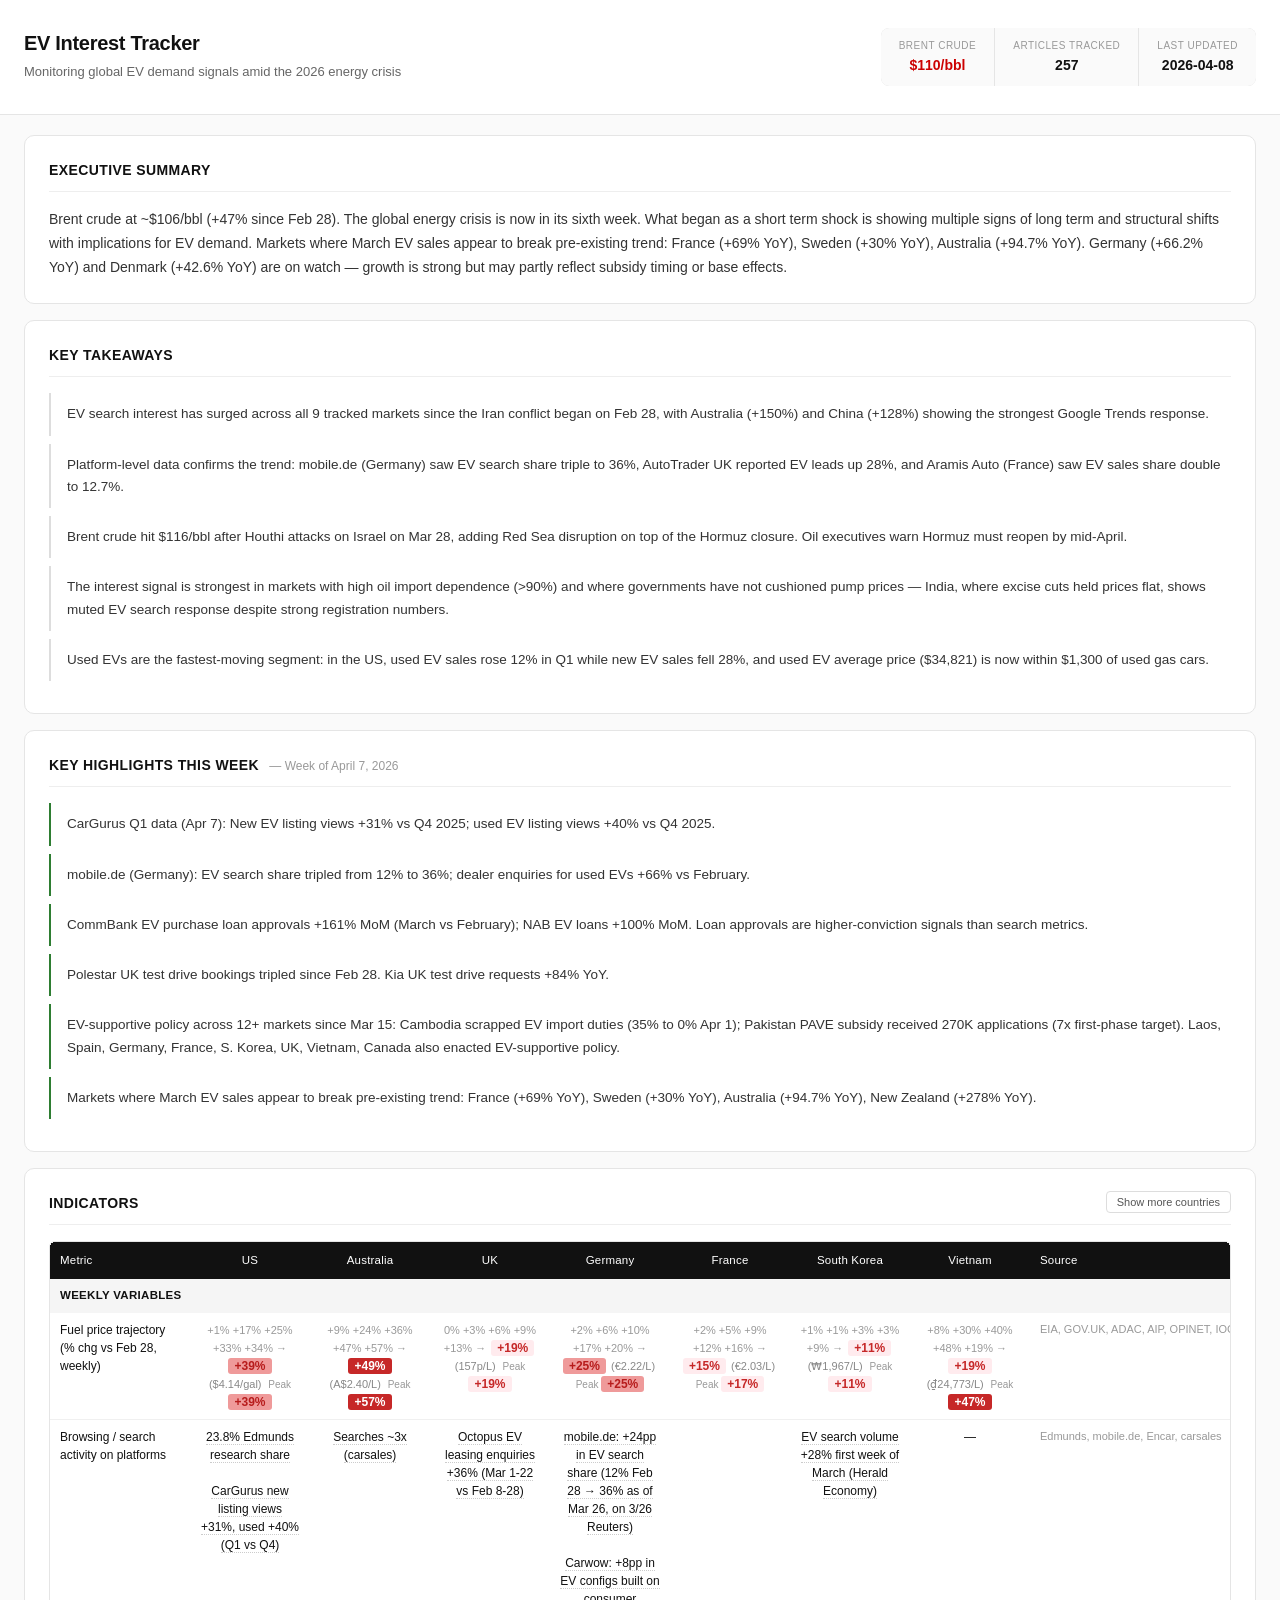
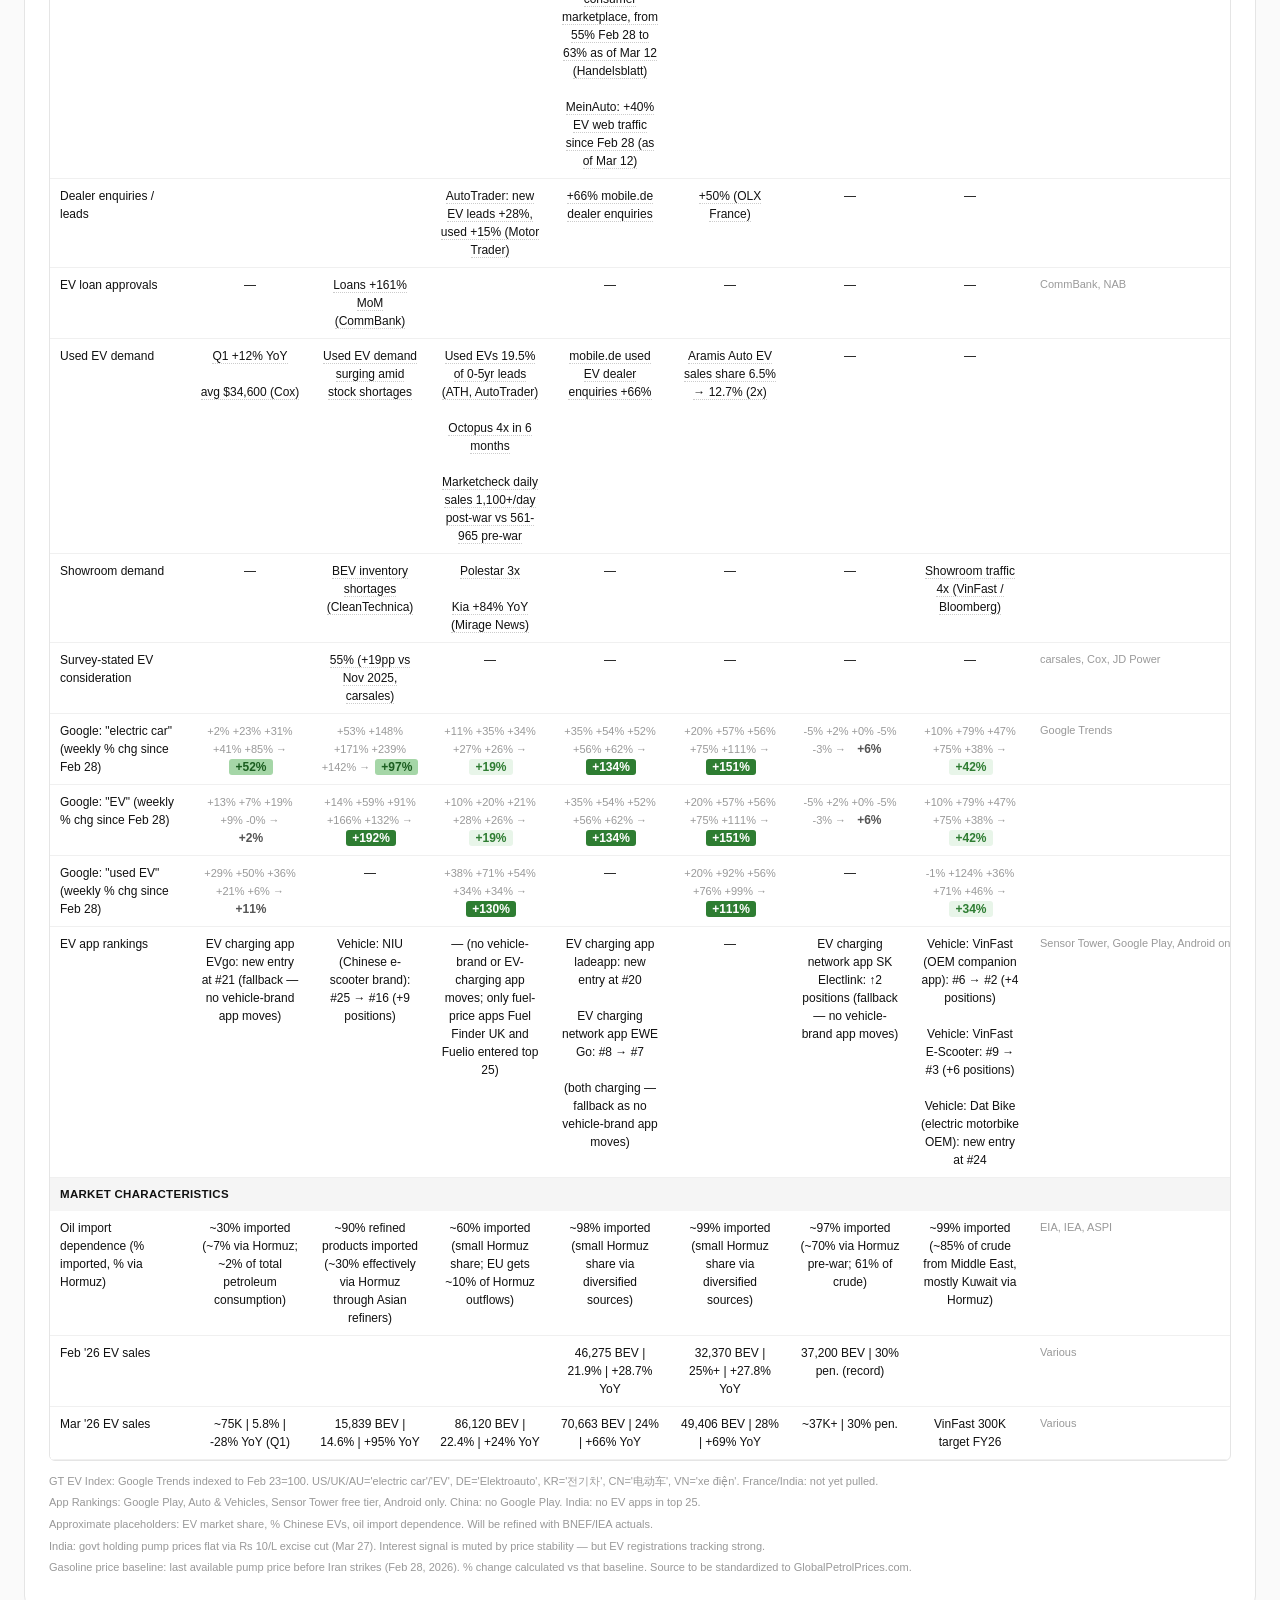
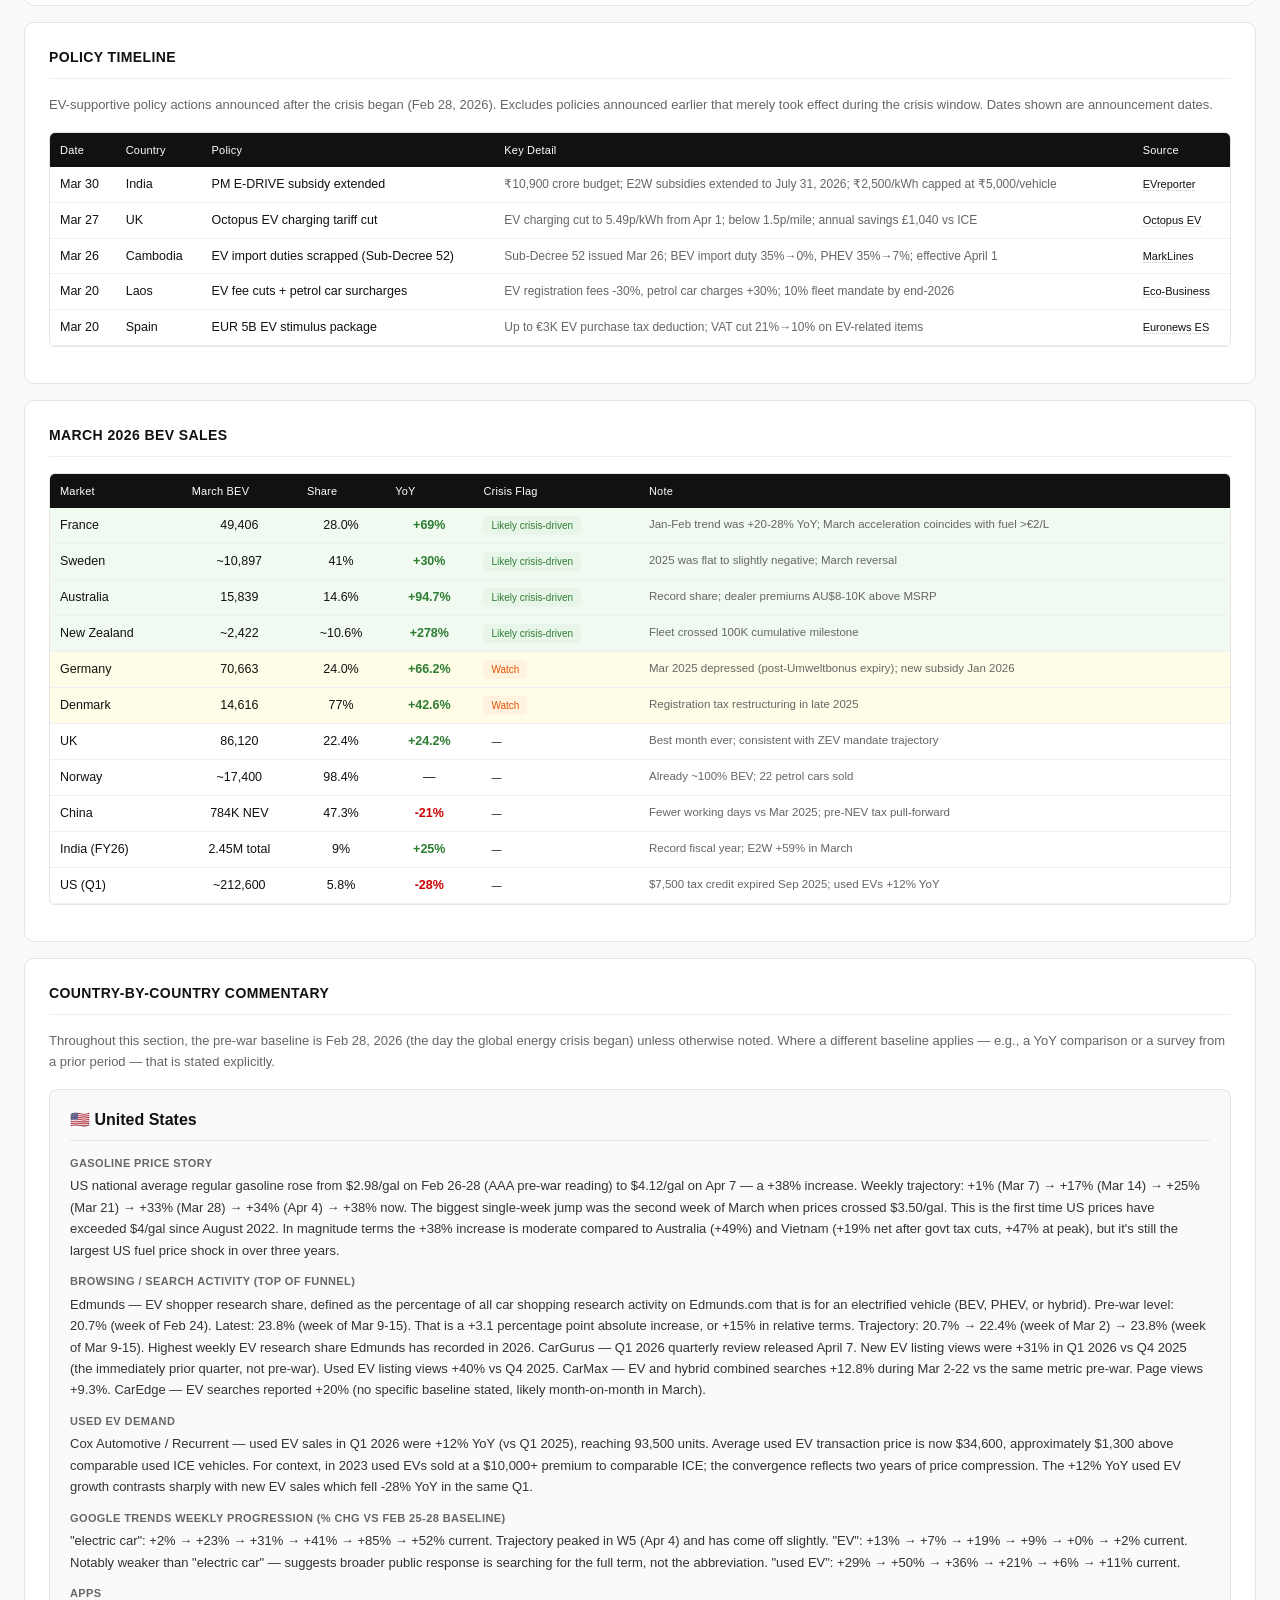
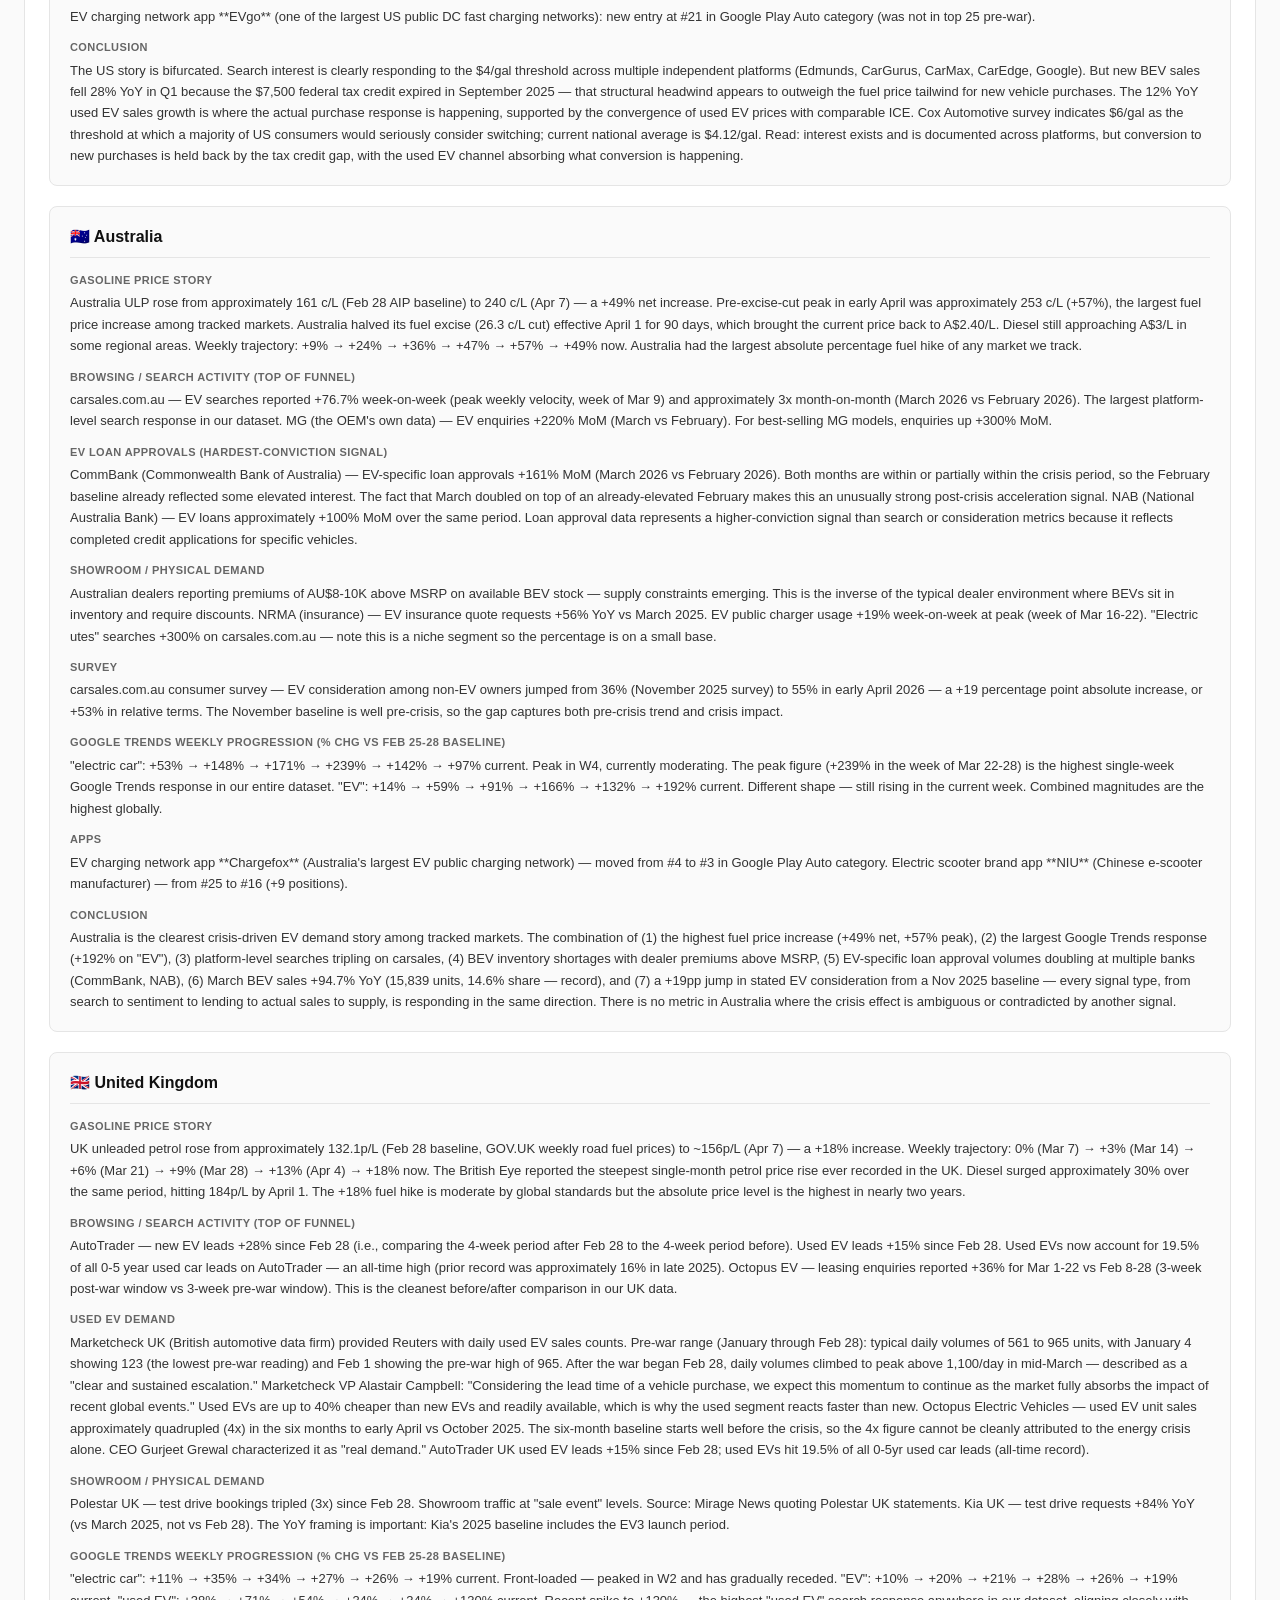
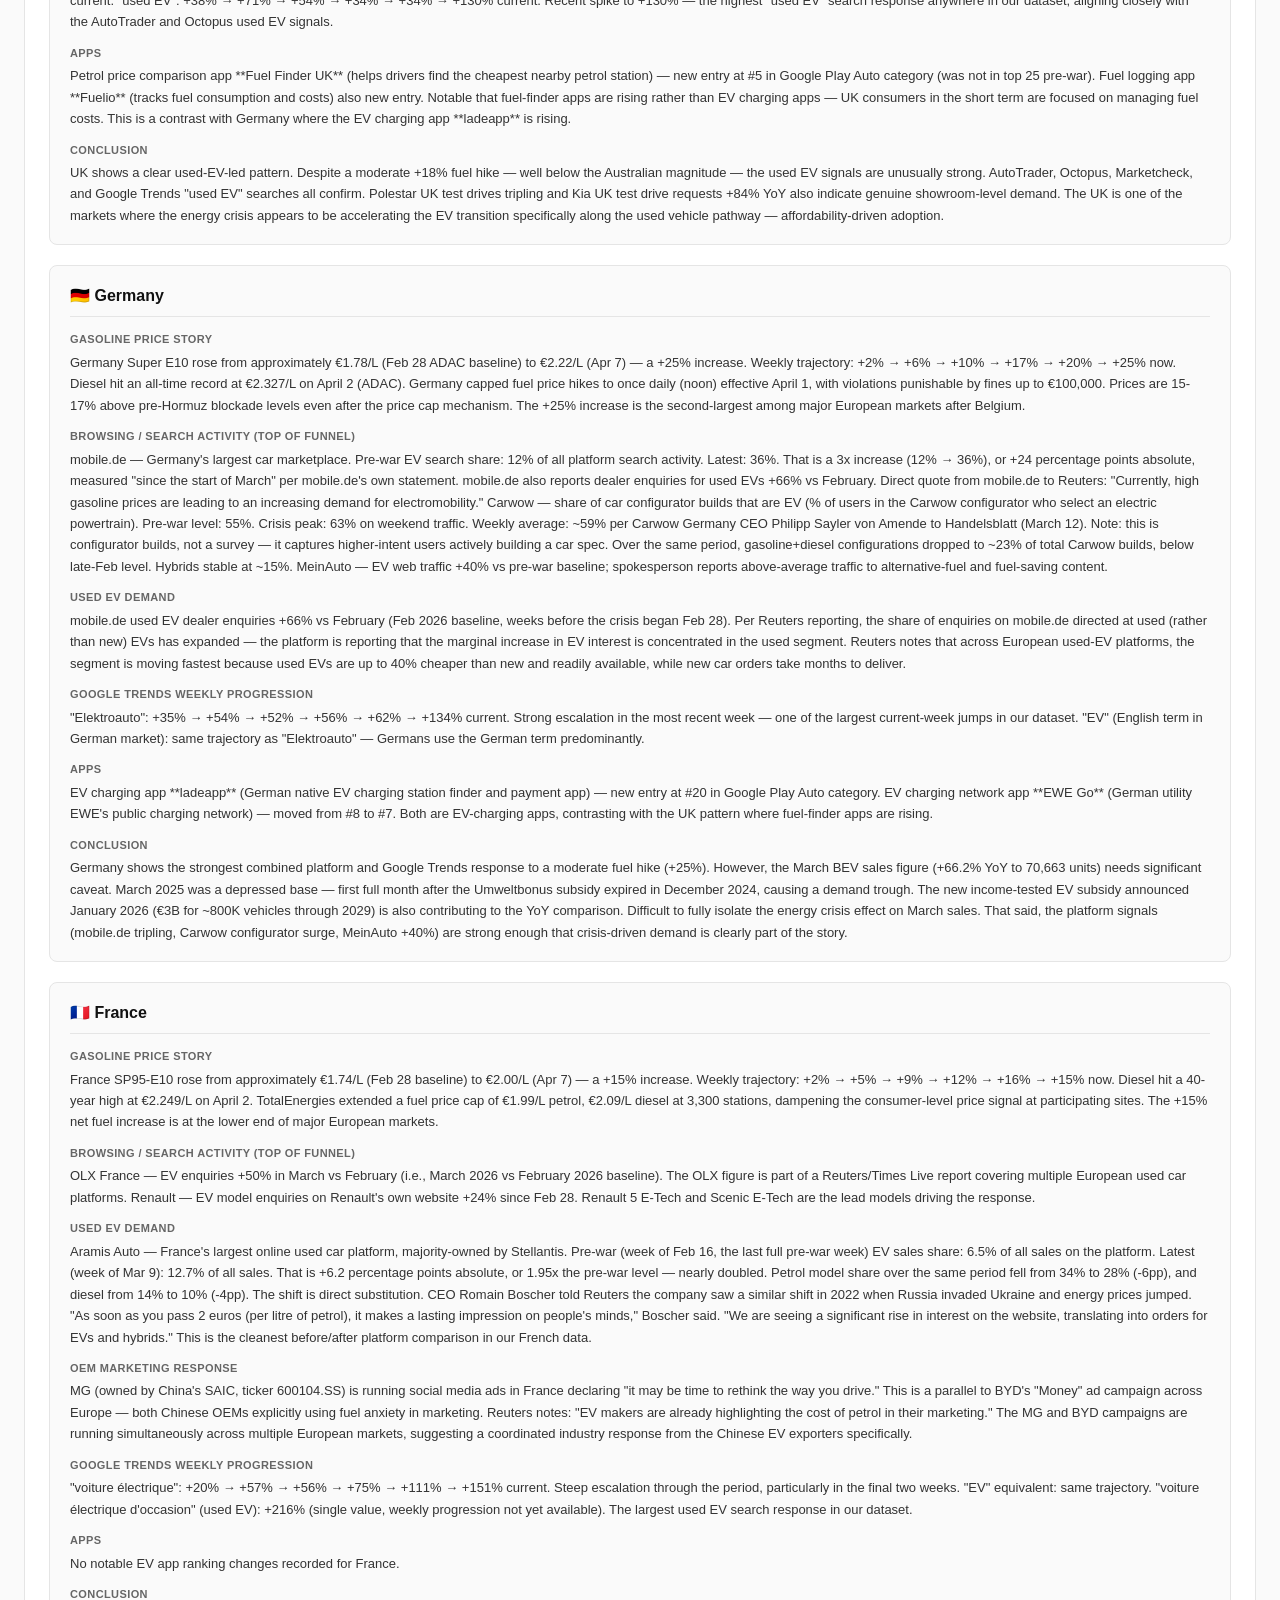
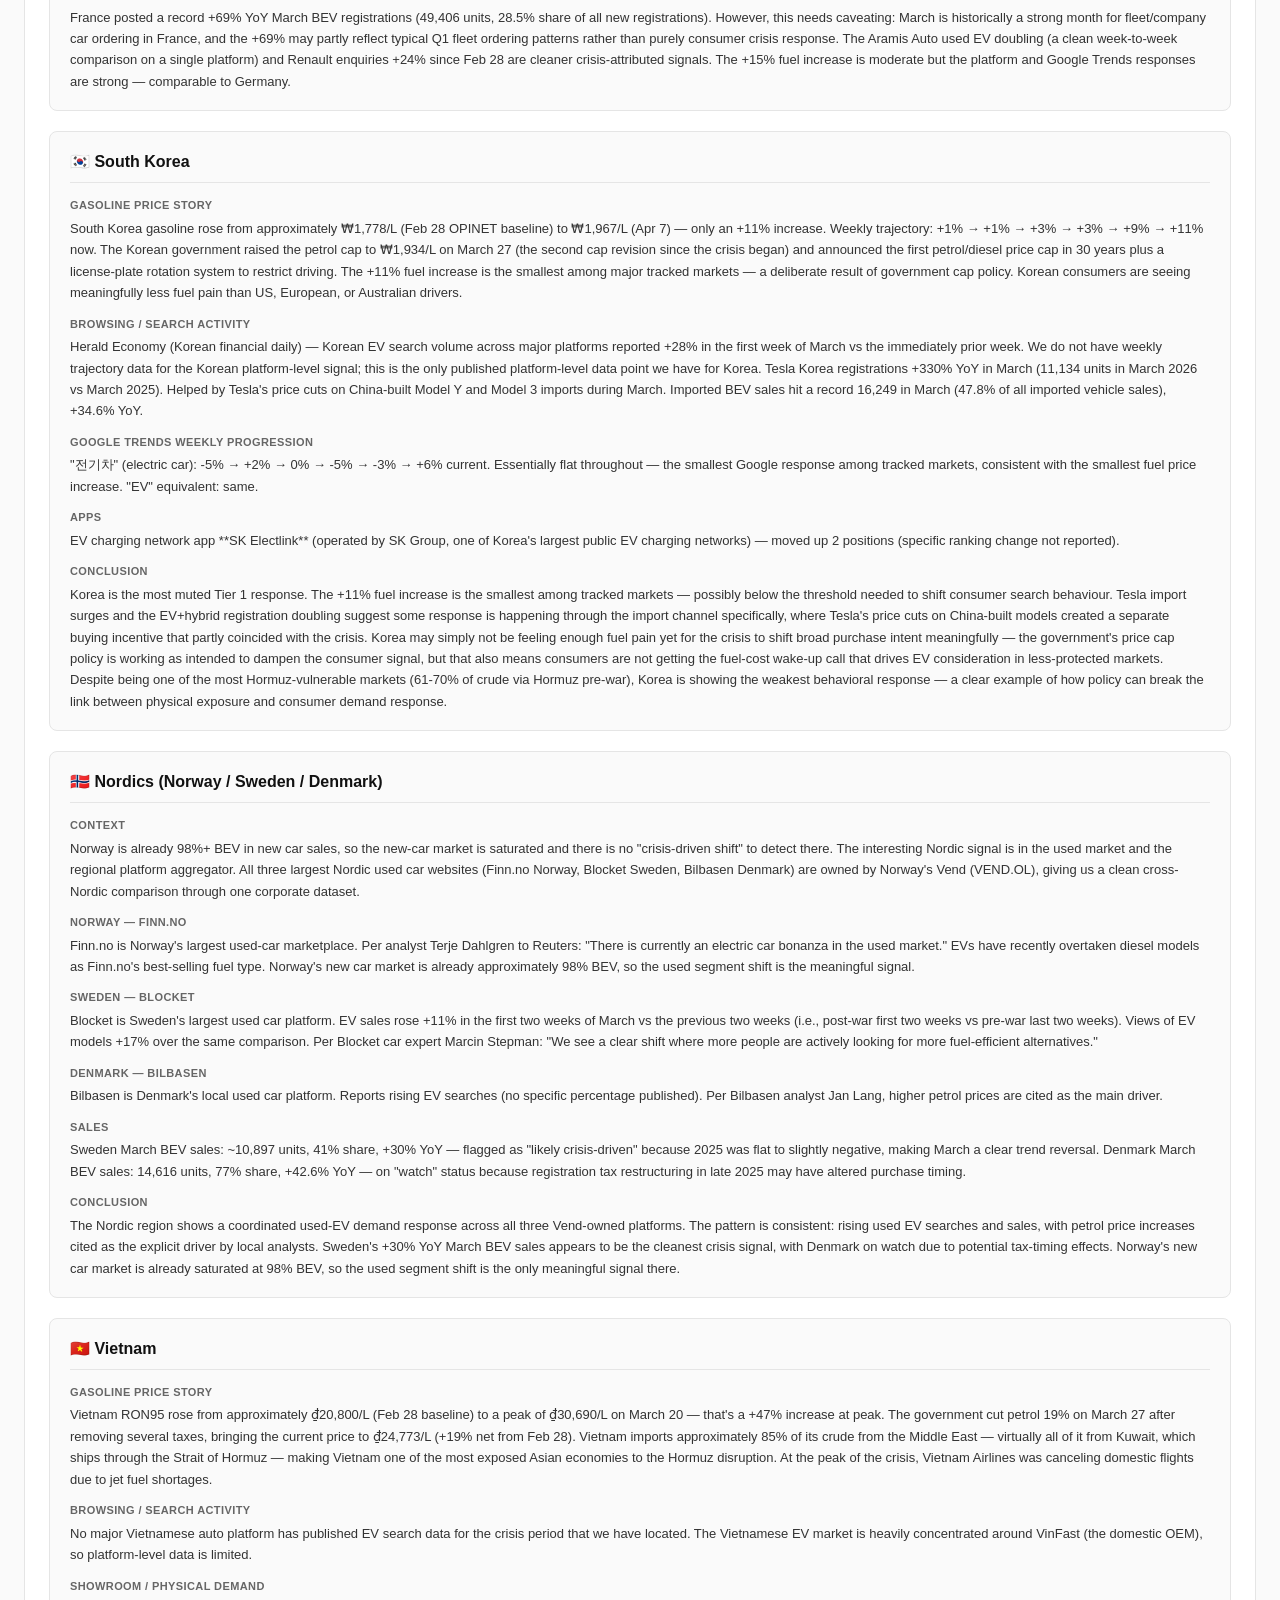
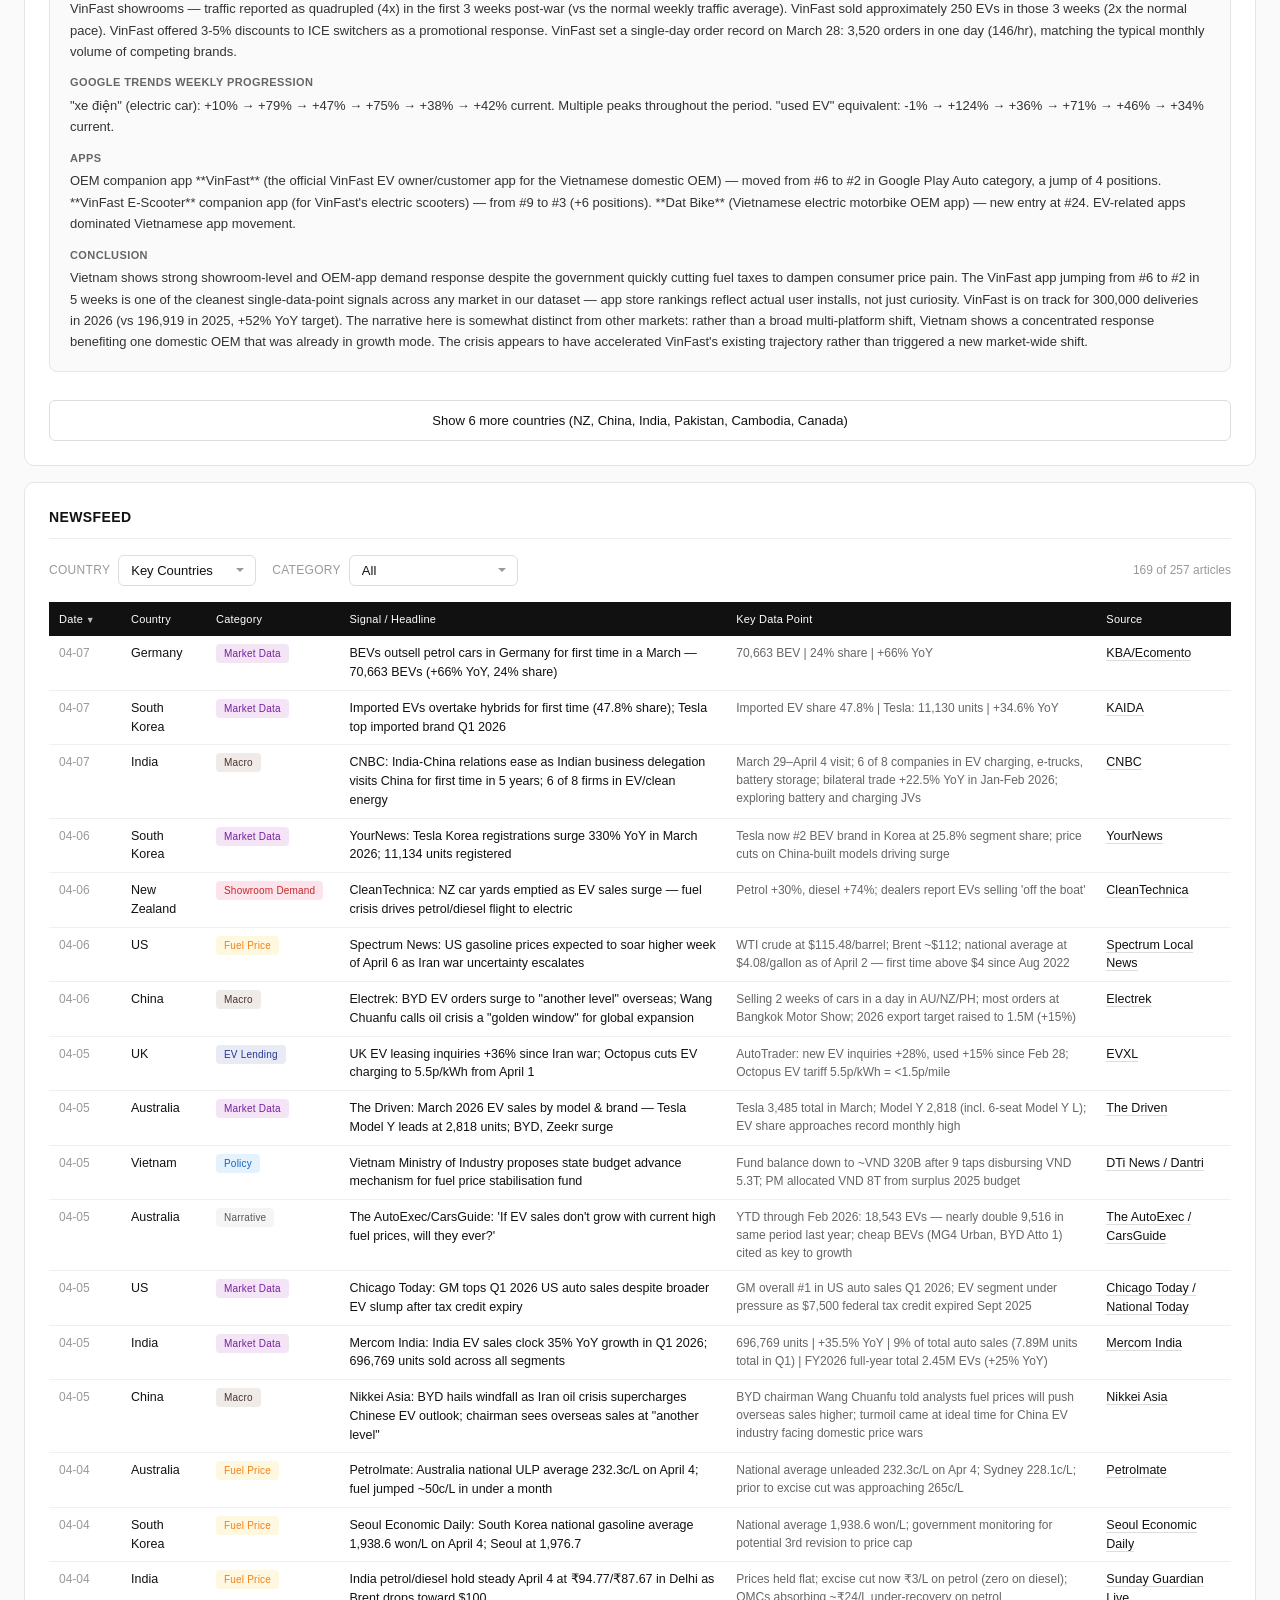
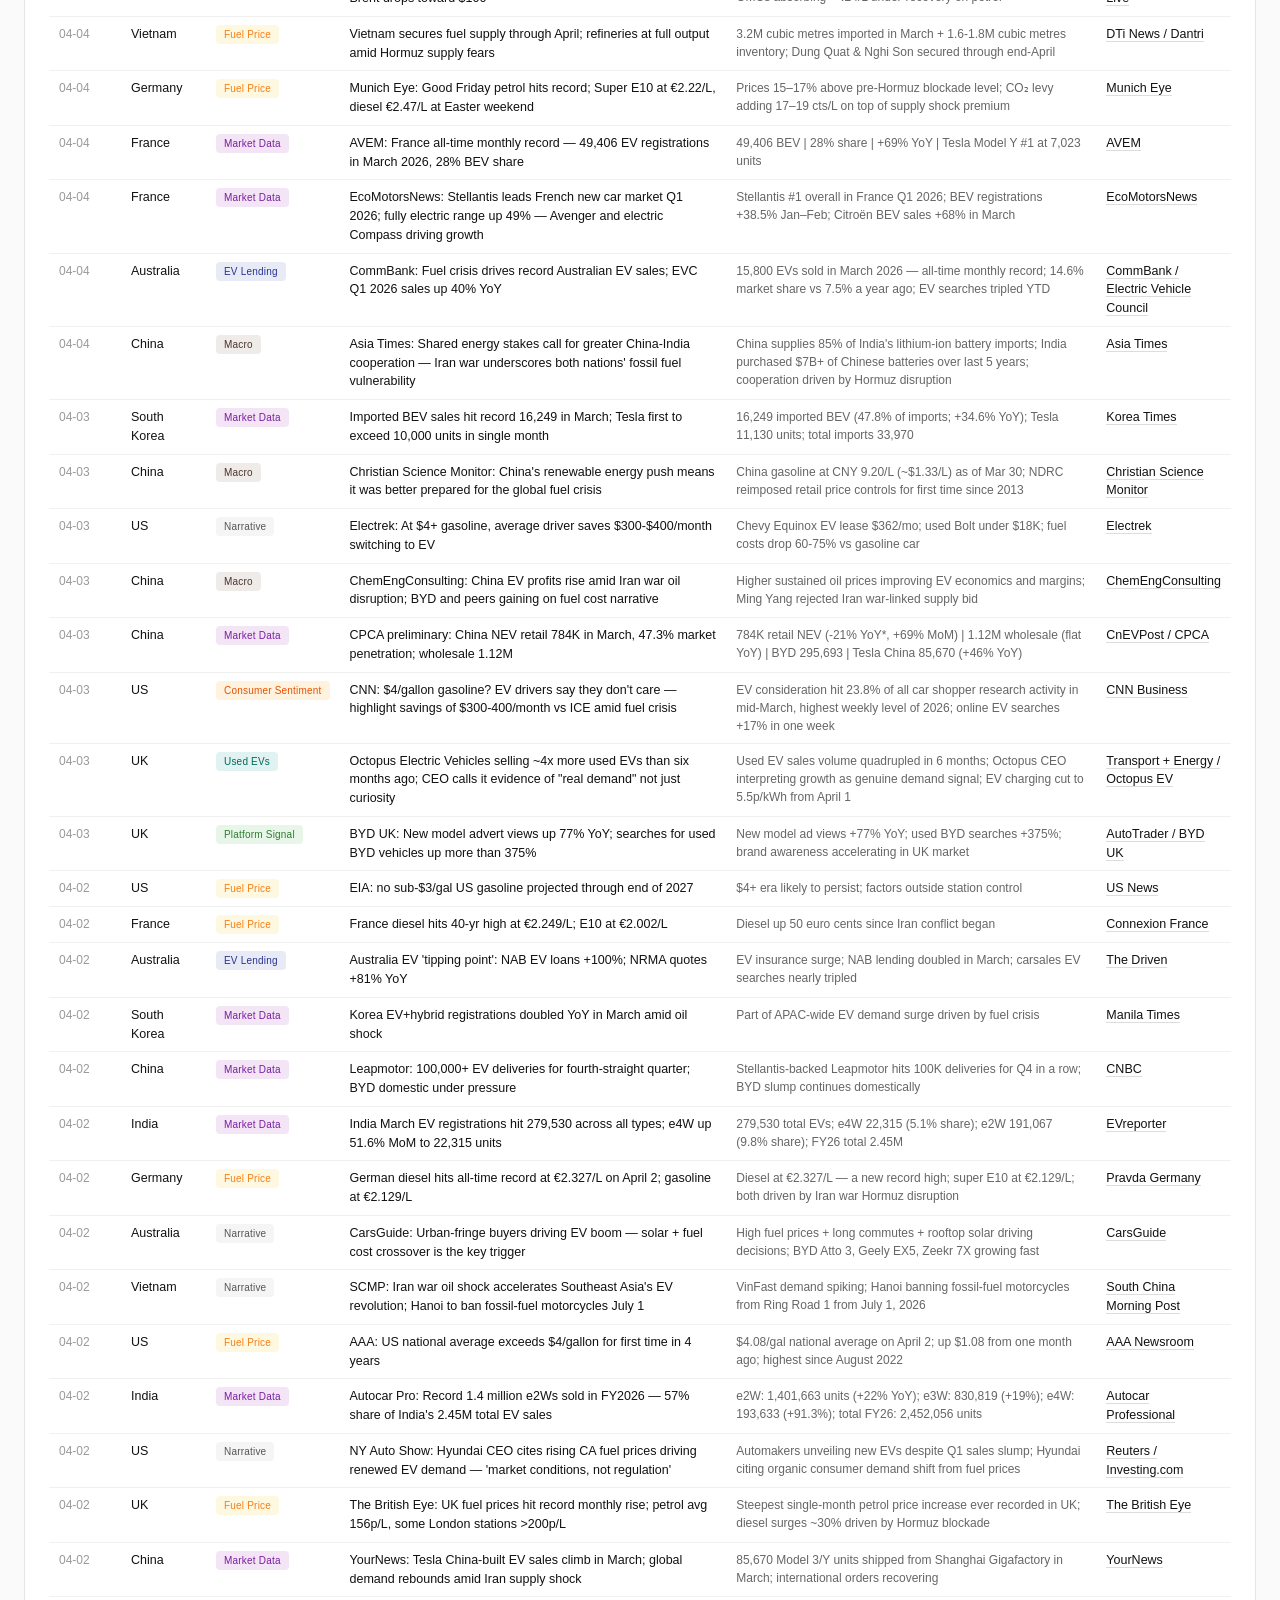
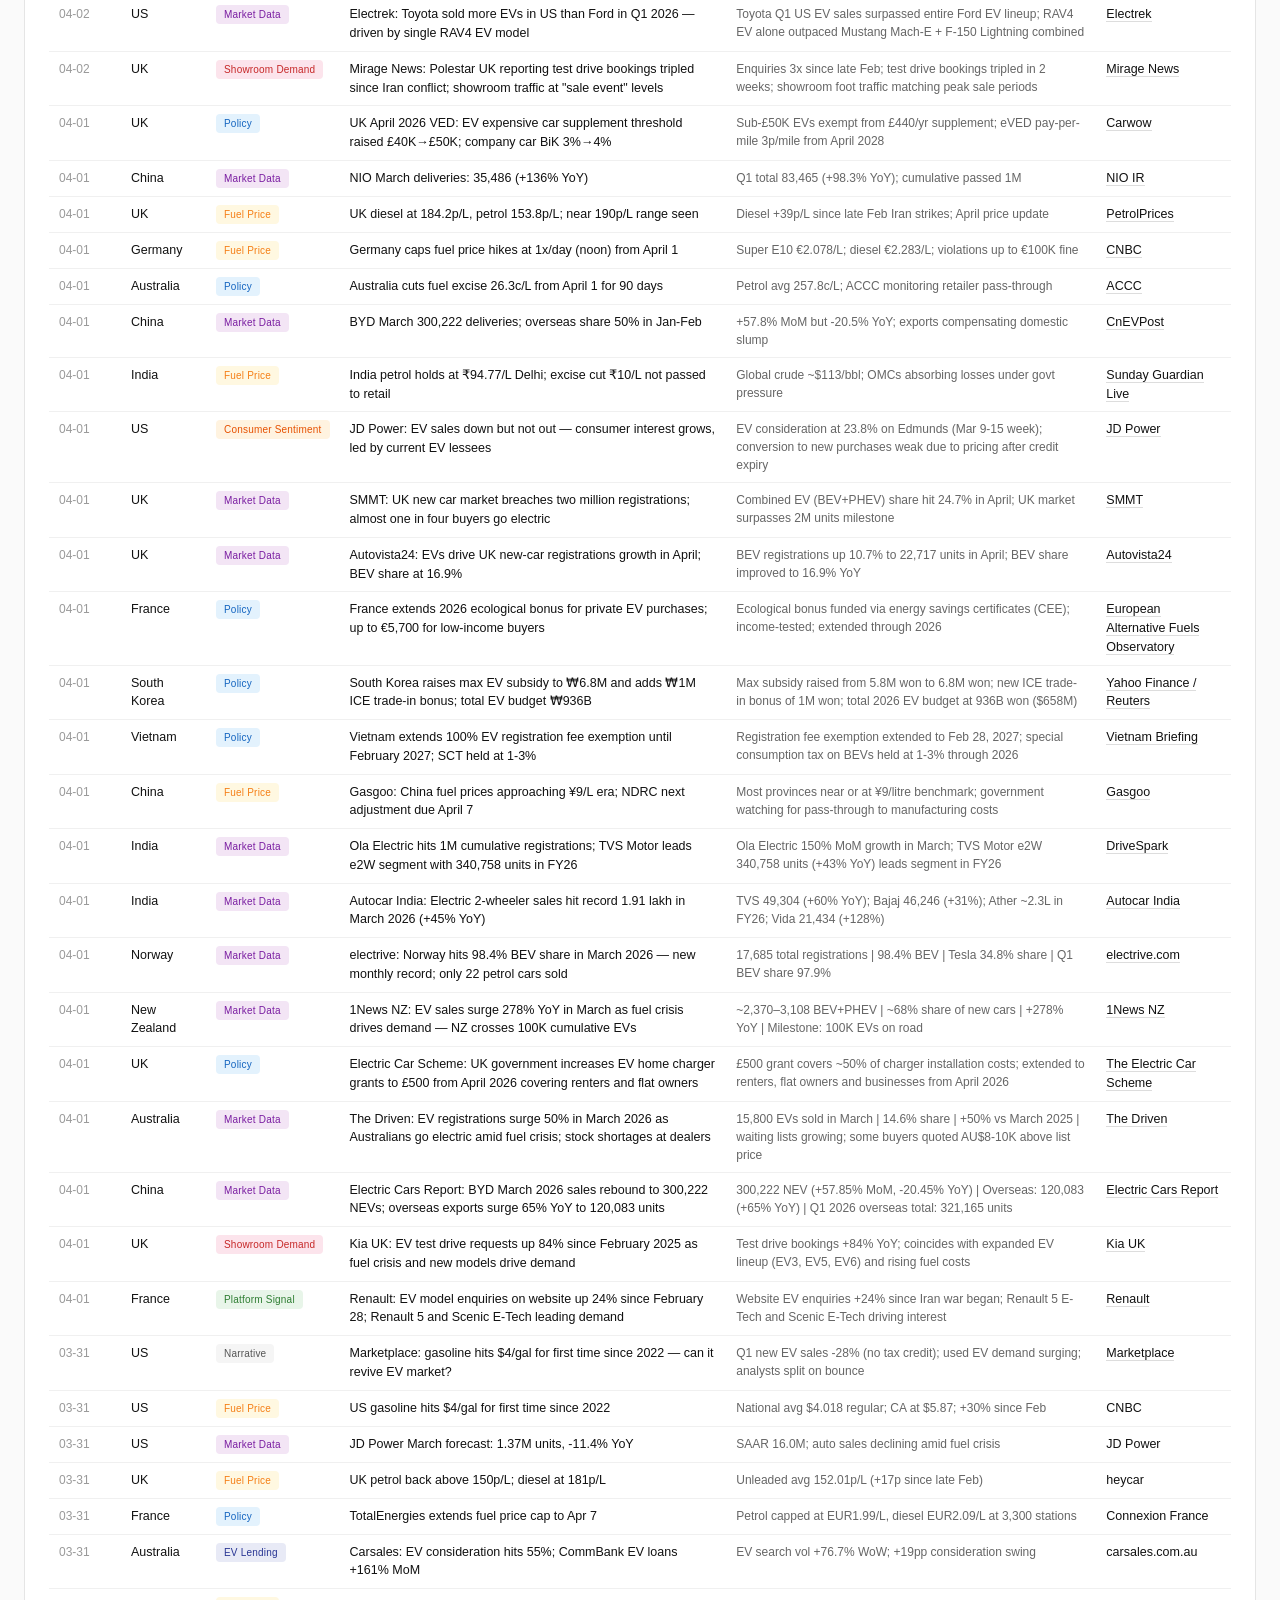
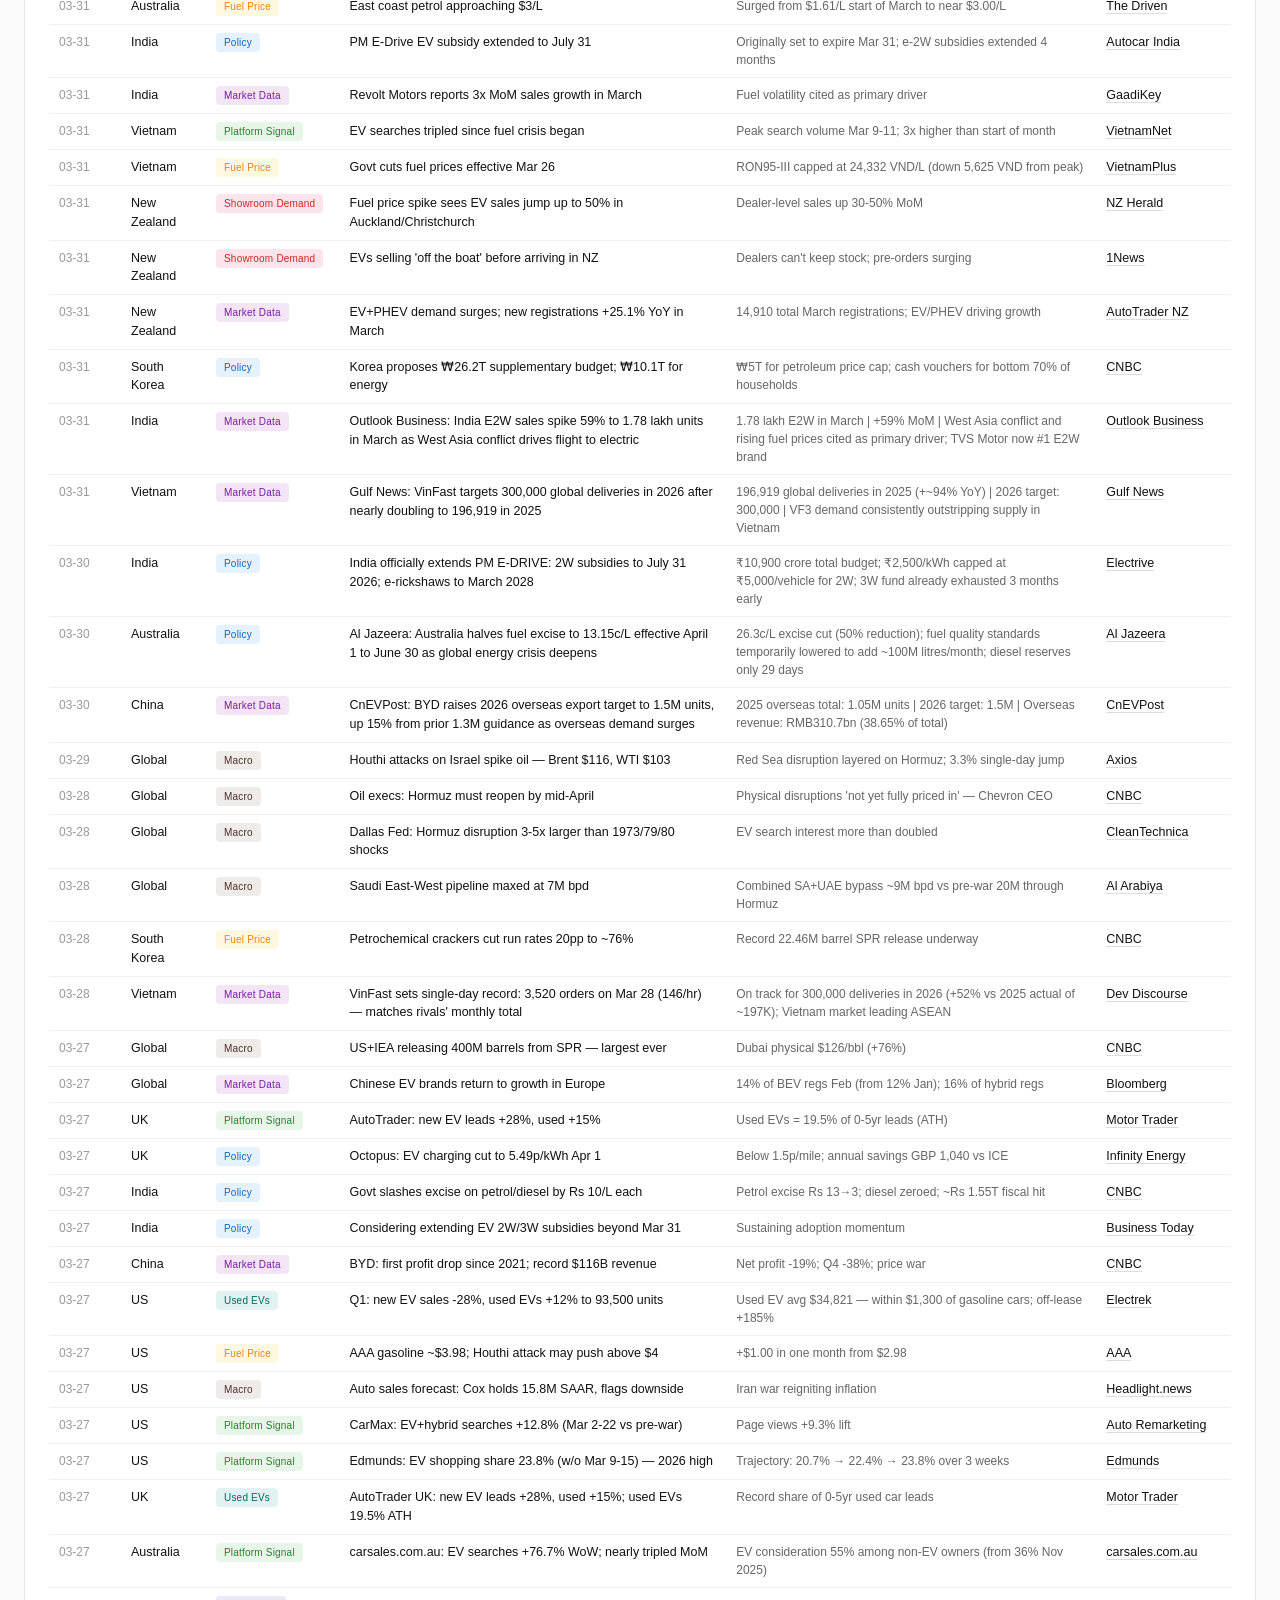
==== index.html @ 3d97f559 "Sync EV interest tracker with country commentary, policy timeline, and indicators Main additions: - " ====
<!DOCTYPE html>
<html lang="en">
<head>
    <meta charset="UTF-8">
    <meta name="viewport" content="width=device-width, initial-scale=1.0">
    <title>EV Interest Tracker</title>
    <link rel="stylesheet" href="style.css?v=6">
    <meta http-equiv="Cache-Control" content="no-cache, no-store, must-revalidate">
    <meta http-equiv="Pragma" content="no-cache">
    <meta http-equiv="Expires" content="0">
</head>
<body>
    <header>
        <div class="header-content">
            <div class="header-top">
                <div class="header-title">
                    <h1>EV Interest Tracker</h1>
                    <p class="subtitle">Monitoring global EV demand signals amid the 2026 energy crisis</p>
                </div>
                <div class="header-stats">
                    <div class="stat" id="brent-stat">
                        <span class="stat-label">Brent Crude</span>
                        <span class="stat-value" id="brent-badge">—</span>
                    </div>
                    <div class="stat">
                        <span class="stat-label">Articles Tracked</span>
                        <span class="stat-value" id="article-count">—</span>
                    </div>
                    <div class="stat">
                        <span class="stat-label">Last Updated</span>
                        <span class="stat-value" id="date-badge">—</span>
                    </div>
                </div>
            </div>
        </div>
    </header>

    <main>
        <!-- Executive Summary -->
        <section id="summary-section">
            <h2>Executive Summary</h2>
            <p id="summary-text"></p>
        </section>

        <!-- Key Takeaways (broader, month-long learnings) -->
        <section id="commentary-section">
            <h2>Key Takeaways</h2>
            <ul id="commentary-list"></ul>
        </section>

        <!-- Key Highlights This Week -->
        <section id="highlights-section">
            <h2>Key Highlights This Week <span id="highlights-week" class="section-subtitle"></span></h2>
            <ul id="highlights-list"></ul>
        </section>

        <!-- Tracker Table -->
        <section id="tracker-section">
            <h2>Indicators</h2>
            <div class="table-scroll">
                <table id="tracker-table"></table>
            </div>
            <div id="tracker-notes"></div>
        </section>

        <!-- Policy Timeline -->
        <section id="policy-section">
            <h2>Policy Timeline</h2>
            <p class="section-note">EV-supportive policy actions announced after the crisis began (Feb 28, 2026). Excludes policies announced earlier that merely took effect during the crisis window. Dates shown are announcement dates.</p>
            <div class="table-scroll">
                <table id="policy-table"></table>
            </div>
        </section>

        <!-- March Sales -->
        <section id="sales-section">
            <h2>March 2026 BEV Sales</h2>
            <div class="table-scroll">
                <table id="sales-table"></table>
            </div>
        </section>

        <!-- Country Commentary -->
        <section id="country-commentary-section">
            <h2>Country-by-Country Commentary</h2>
            <p class="section-note" id="country-commentary-intro"></p>
            <div id="country-commentary-list"></div>
        </section>

        <!-- News Feed -->
        <section id="news-section">
            <h2>Newsfeed</h2>
            <div class="news-controls">
                <div class="filter-group">
                    <label>Country</label>
                    <select id="country-filter">
                        <option value="key" selected>Key Countries</option>
                        <option value="Global">Global</option>
                        <option value="all">All</option>
                    </select>
                </div>
                <div class="filter-group">
                    <label>Category</label>
                    <select id="category-filter">
                        <option value="all" selected>All</option>
                    </select>
                </div>
                <span id="news-count"></span>
            </div>
            <table id="news-table">
                <thead>
                    <tr>
                        <th>Date</th>
                        <th>Country</th>
                        <th>Category</th>
                        <th>Signal / Headline</th>
                        <th>Key Data Point</th>
                        <th>Source</th>
                    </tr>
                </thead>
                <tbody id="news-body"></tbody>
            </table>
        </section>
    </main>

    <footer>
        <p>energysada.com <span id="footer-date"></span></p>
    </footer>

    <script src="script.js?v=6"></script>
</body>
</html>
---- style.css ----
* {
    margin: 0;
    padding: 0;
    box-sizing: border-box;
}

body {
    font-family: -apple-system, BlinkMacSystemFont, 'Segoe UI', 'Inter', sans-serif;
    background: #fafafa;
    color: #111;
    line-height: 1.5;
    -webkit-text-size-adjust: 100%;
    -webkit-font-smoothing: antialiased;
}

/* ============ HEADER ============ */
header {
    background: #fff;
    border-bottom: 1px solid #e5e5e5;
    padding: 28px 0;
}

.header-content {
    max-width: 1320px;
    margin: 0 auto;
    padding: 0 24px;
}

.header-top {
    display: flex;
    justify-content: space-between;
    align-items: flex-start;
    gap: 24px;
}

header h1 {
    font-size: 20px;
    font-weight: 700;
    letter-spacing: -0.3px;
    color: #111;
}

.subtitle {
    font-size: 13px;
    color: #666;
    margin-top: 4px;
    font-weight: 400;
}

.header-stats {
    display: flex;
    gap: 1px;
    background: #e5e5e5;
    border-radius: 8px;
    overflow: hidden;
    flex-shrink: 0;
}

.stat {
    background: #fafafa;
    padding: 10px 18px;
    display: flex;
    flex-direction: column;
    align-items: center;
    min-width: 100px;
}

.stat:first-child { border-radius: 8px 0 0 8px; }
.stat:last-child { border-radius: 0 8px 8px 0; }

.stat-label {
    font-size: 10px;
    text-transform: uppercase;
    letter-spacing: 0.5px;
    color: #999;
    font-weight: 500;
}

.stat-value {
    font-size: 14px;
    font-weight: 600;
    color: #111;
    margin-top: 2px;
    white-space: nowrap;
}

#brent-stat .stat-value {
    color: #c00;
}

/* ============ MAIN ============ */
main {
    max-width: 1320px;
    margin: 0 auto;
    padding: 20px 24px;
}

section {
    background: #fff;
    border-radius: 10px;
    padding: 24px;
    margin-bottom: 16px;
    border: 1px solid #e5e5e5;
}

h2 {
    font-size: 14px;
    font-weight: 600;
    color: #111;
    text-transform: uppercase;
    letter-spacing: 0.4px;
    margin-bottom: 16px;
    padding-bottom: 10px;
    border-bottom: 1px solid #eee;
}

/* ============ HEAT MAP CELLS ============ */
.progression-history {
    color: #999;
    font-size: 11px;
}

.progression-current {
    font-weight: 700;
    padding: 1px 6px;
    border-radius: 3px;
    margin-left: 2px;
    white-space: nowrap;
}

.peak-label {
    color: #999;
    font-size: 10px;
    margin-left: 4px;
}

.progression-price {
    color: #888;
    font-size: 11px;
    font-weight: 400;
    margin-left: 2px;
}

.progression-peak {
    font-weight: 700;
    padding: 1px 6px;
    border-radius: 3px;
    white-space: nowrap;
}

.heat-neutral { color: #555; }

/* Red gradient — fuel price hikes (more red = more pain) */
.heat-red-1 { background: #ffebee; color: #c62828; }
.heat-red-2 { background: #ef9a9a; color: #b71c1c; }
.heat-red-3 { background: #c62828; color: #fff; }

/* Green gradient — EV interest spike (more green = more interest) */
.heat-green-1 { background: #e8f5e9; color: #2e7d32; }
.heat-green-2 { background: #a5d6a7; color: #1b5e20; }
.heat-green-3 { background: #2e7d32; color: #fff; }

/* ============ EXECUTIVE SUMMARY ============ */
#summary-text {
    font-size: 14px;
    color: #333;
    line-height: 1.7;
}

.section-note {
    font-size: 13px;
    color: #666;
    line-height: 1.6;
    margin-bottom: 16px;
}

.section-subtitle {
    font-size: 12px;
    font-weight: 400;
    color: #999;
    text-transform: none;
    letter-spacing: normal;
    margin-left: 6px;
}

#highlights-list {
    list-style: none;
    padding: 0;
}

#highlights-list li {
    padding: 10px 0 10px 16px;
    border-left: 2px solid #2e7d32;
    margin-bottom: 8px;
    font-size: 13.5px;
    color: #333;
    line-height: 1.65;
}

#highlights-list li:hover {
    border-left-color: #1b5e20;
}

/* ============ COUNTRY COMMENTARY ============ */
#country-commentary-list {
    display: flex;
    flex-direction: column;
    gap: 20px;
}

.country-card {
    background: #fafafa;
    border: 1px solid #e5e5e5;
    border-radius: 8px;
    padding: 18px 20px;
}

.country-card h3 {
    font-size: 16px;
    font-weight: 700;
    color: #111;
    margin: 0 0 14px 0;
    padding-bottom: 8px;
    border-bottom: 1px solid #e5e5e5;
}

.country-section {
    margin-bottom: 12px;
}

.country-section:last-child {
    margin-bottom: 0;
}

.country-section-label {
    font-size: 11px;
    font-weight: 600;
    color: #666;
    text-transform: uppercase;
    letter-spacing: 0.4px;
    margin-bottom: 4px;
}

.country-section-text {
    font-size: 13px;
    color: #333;
    line-height: 1.65;
}

.toggle-btn {
    width: 100%;
    padding: 12px 16px;
    background: #fff;
    border: 1px solid #ddd;
    border-radius: 6px;
    font-size: 13px;
    font-weight: 500;
    color: #111;
    cursor: pointer;
    transition: all 0.15s;
    margin-top: 8px;
}

.toggle-btn:hover {
    background: #f5f5f5;
    border-color: #999;
}

.toggle-btn-small {
    float: right;
    font-size: 11px;
    font-weight: 500;
    padding: 4px 10px;
    background: #fff;
    border: 1px solid #ddd;
    border-radius: 4px;
    color: #555;
    cursor: pointer;
    text-transform: none;
    letter-spacing: normal;
    margin-top: -2px;
}

.toggle-btn-small:hover {
    background: #f5f5f5;
    border-color: #999;
    color: #111;
}

/* Extra country columns hidden by default */
.extra-country-col {
    display: none;
}

body.show-extra-countries .extra-country-col {
    display: table-cell;
}

/* ============ SALES TABLE ============ */
#sales-table {
    width: 100%;
    border-collapse: collapse;
    font-size: 12.5px;
}

#sales-table th {
    background: #111;
    color: #fff;
    padding: 9px 10px;
    text-align: left;
    font-size: 11px;
    font-weight: 500;
    letter-spacing: 0.2px;
}

#sales-table td {
    padding: 8px 10px;
    border-bottom: 1px solid #f0f0f0;
    vertical-align: top;
}

#sales-table tr:hover { background: #fafafa; }

tr.sales-crisis { background: #f0faf0; }
tr.sales-crisis:hover { background: #e5f5e5; }
tr.sales-watch { background: #fffde7; }
tr.sales-watch:hover { background: #fff9c4; }

.yoy-pos { color: #2e7d32; font-weight: 600; }
.yoy-neg { color: #c00; font-weight: 600; }

.flag-badge {
    display: inline-block;
    font-size: 10px;
    font-weight: 500;
    padding: 2px 8px;
    border-radius: 4px;
    white-space: nowrap;
}

.flag-crisis { background: #e8f5e9; color: #2e7d32; }
.flag-watch { background: #fff3e0; color: #e65100; }

/* ============ POLICY TABLE ============ */
#policy-table {
    width: 100%;
    border-collapse: collapse;
    font-size: 12.5px;
}

#policy-table th {
    background: #111;
    color: #fff;
    padding: 9px 10px;
    text-align: left;
    font-size: 11px;
    font-weight: 500;
    letter-spacing: 0.2px;
}

#policy-table td {
    padding: 8px 10px;
    border-bottom: 1px solid #f0f0f0;
    vertical-align: top;
}

#policy-table tr:hover { background: #fafafa; }

/* ============ COMMENTARY ============ */
#commentary-list {
    list-style: none;
    padding: 0;
}

#commentary-list li {
    padding: 10px 0 10px 16px;
    border-left: 2px solid #ddd;
    margin-bottom: 8px;
    font-size: 13.5px;
    color: #333;
    line-height: 1.65;
}

#commentary-list li:hover {
    border-left-color: #111;
}

/* ============ TRACKER TABLE ============ */
.table-scroll {
    overflow-x: auto;
    -webkit-overflow-scrolling: touch;
    margin-bottom: 12px;
    border: 1px solid #e5e5e5;
    border-radius: 6px;
}

#tracker-table {
    width: 100%;
    border-collapse: collapse;
    font-size: 12.5px;
    min-width: 900px;
}

#tracker-table th {
    background: #111;
    color: #fff;
    padding: 10px 10px;
    text-align: center;
    font-weight: 500;
    font-size: 11.5px;
    position: sticky;
    top: 0;
    white-space: nowrap;
    letter-spacing: 0.2px;
}

#tracker-table th:first-child {
    text-align: left;
    position: sticky;
    left: 0;
    z-index: 2;
    background: #111;
}

#tracker-table th:last-child {
    text-align: left;
}

#tracker-table td {
    padding: 8px 10px;
    border-bottom: 1px solid #f0f0f0;
    vertical-align: top;
    font-size: 12px;
    white-space: pre-line;
}

#tracker-table td:first-child {
    font-weight: 500;
    min-width: 140px;
    max-width: 200px;
    background: #fff;
    position: sticky;
    left: 0;
    z-index: 1;
}

#tracker-table td:not(:first-child):not(.source-col) {
    text-align: center;
    min-width: 120px;
}

#tracker-table td.source-col {
    color: #999;
    font-size: 11px;
    min-width: 120px;
    white-space: nowrap;
}

#tracker-table tr.section-header td {
    background: #f5f5f5;
    font-weight: 600;
    color: #111;
    font-size: 11.5px;
    padding: 8px 10px;
    border: none;
    text-transform: uppercase;
    letter-spacing: 0.3px;
}

#tracker-table tr.section-header td:first-child {
    background: #f5f5f5;
}

#tracker-table tr.subgroup-header td {
    background: #fafafa;
    font-weight: 500;
    color: #888;
    font-size: 11px;
    padding: 5px 10px 5px 20px;
    border: none;
}

#tracker-table tr.subgroup-header td:first-child {
    background: #fafafa;
}

#tracker-table tr:hover td {
    background: #fafafa;
}

#tracker-table tr:hover td:first-child {
    background: #f5f5f5;
}

#tracker-table tr.section-header:hover td,
#tracker-table tr.subgroup-header:hover td {
    background: inherit;
}

#tracker-table a {
    color: #111;
    text-decoration: none;
    border-bottom: 1px dotted #ccc;
}

#tracker-table a:hover {
    border-bottom-color: #111;
}

#tracker-notes {
    font-size: 11px;
    color: #999;
    line-height: 1.6;
}

#tracker-notes p {
    margin-bottom: 4px;
}

/* ============ NEWS FEED ============ */
.news-controls {
    display: flex;
    gap: 16px;
    align-items: center;
    margin-bottom: 16px;
    flex-wrap: wrap;
}

.filter-group {
    display: flex;
    align-items: center;
    gap: 8px;
}

.filter-group label {
    font-size: 12px;
    font-weight: 500;
    color: #999;
    text-transform: uppercase;
    letter-spacing: 0.3px;
}

.filter-group select {
    padding: 7px 32px 7px 12px;
    border: 1px solid #ddd;
    border-radius: 6px;
    font-size: 13px;
    background: #fff;
    color: #111;
    -webkit-appearance: none;
    appearance: none;
    background-image: url("data:image/svg+xml,%3Csvg xmlns='http://www.w3.org/2000/svg' width='10' height='10' viewBox='0 0 10 10'%3E%3Cpath fill='%23999' d='M5 7L1 3h8z'/%3E%3C/svg%3E");
    background-repeat: no-repeat;
    background-position: right 10px center;
    cursor: pointer;
    transition: border-color 0.15s;
}

.filter-group select:hover {
    border-color: #999;
}

.filter-group select:focus {
    outline: none;
    border-color: #111;
}

#news-count {
    font-size: 12px;
    color: #999;
    margin-left: auto;
}

#news-table {
    width: 100%;
    border-collapse: collapse;
    font-size: 12.5px;
}

#news-table thead th {
    background: #111;
    color: #fff;
    padding: 9px 10px;
    text-align: left;
    font-size: 11px;
    font-weight: 500;
    position: sticky;
    top: 0;
    letter-spacing: 0.2px;
    cursor: pointer;
    user-select: none;
    transition: background 0.15s;
}

#news-table thead th:hover {
    background: #333;
}

.sort-arrow {
    font-size: 9px;
    opacity: 0.7;
}

#news-table td {
    padding: 8px 10px;
    border-bottom: 1px solid #f0f0f0;
    vertical-align: top;
}

#news-table tr:hover {
    background: #fafafa;
}

#news-table td:nth-child(1) { white-space: nowrap; width: 72px; color: #999; font-size: 12px; }
#news-table td:nth-child(2) { width: 85px; font-weight: 500; }
#news-table td:nth-child(3) { width: 95px; }
#news-table td:nth-child(4) { min-width: 240px; }
#news-table td:nth-child(5) { min-width: 180px; color: #666; font-size: 12px; }
#news-table td:nth-child(6) { width: 90px; }

#news-table a {
    color: #111;
    text-decoration: none;
    border-bottom: 1px solid #ddd;
}

#news-table a:hover {
    border-bottom-color: #111;
}

/* Category badges */
.category-badge {
    display: inline-block;
    padding: 2px 8px;
    border-radius: 4px;
    font-size: 10px;
    font-weight: 500;
    white-space: nowrap;
    letter-spacing: 0.2px;
}

.cat-platform     { background: #e8f5e9; color: #2e7d32; }
.cat-used-evs     { background: #e0f2f1; color: #00695c; }
.cat-lending      { background: #e8eaf6; color: #283593; }
.cat-showroom     { background: #fce4ec; color: #c62828; }
.cat-sentiment    { background: #fff3e0; color: #e65100; }
.cat-narrative    { background: #f5f5f5; color: #555; }
.cat-fuel-price   { background: #fff8e1; color: #f57f17; }
.cat-market-data  { background: #f3e5f5; color: #7b1fa2; }
.cat-policy       { background: #e3f2fd; color: #1565c0; }
.cat-macro        { background: #efebe9; color: #4e342e; }

/* ============ FOOTER ============ */
footer {
    text-align: center;
    padding: 24px;
    font-size: 12px;
    color: #bbb;
}

/* ============ MOBILE ============ */
@media (max-width: 768px) {
    header {
        padding: 20px 0;
    }

    .header-content {
        padding: 0 16px;
    }

    .header-top {
        flex-direction: column;
        gap: 16px;
    }

    header h1 {
        font-size: 18px;
    }

    .subtitle {
        font-size: 12px;
    }

    .header-stats {
        width: 100%;
    }

    .stat {
        flex: 1;
        padding: 8px 10px;
        min-width: 0;
    }

    .stat-label {
        font-size: 9px;
    }

    .stat-value {
        font-size: 13px;
    }

    main {
        padding: 12px;
    }

    section {
        padding: 16px;
        margin-bottom: 12px;
        border-radius: 8px;
    }

    h2 {
        font-size: 13px;
        margin-bottom: 12px;
    }

    #commentary-list li {
        font-size: 13px;
        padding: 8px 0 8px 12px;
        margin-bottom: 6px;
    }

    /* Tracker table — frozen first column, horizontal scroll */
    .table-scroll {
        margin: 0 -16px;
        border-radius: 0;
        border-left: none;
        border-right: none;
    }

    #tracker-table { font-size: 11px; }
    #tracker-table th { font-size: 11px; padding: 8px 6px; }
    #tracker-table td { font-size: 11px; padding: 6px; }

    #tracker-table td:first-child {
        min-width: 110px;
        max-width: 130px;
        font-size: 11px;
        box-shadow: 2px 0 4px rgba(0,0,0,0.06);
    }

    #tracker-table th:first-child {
        box-shadow: 2px 0 4px rgba(0,0,0,0.12);
    }

    #tracker-table td:not(:first-child):not(.source-col) {
        min-width: 100px;
    }

    /* News controls — stack */
    .news-controls {
        flex-direction: column;
        align-items: stretch;
        gap: 8px;
    }

    .filter-group { width: 100%; }

    .filter-group select {
        flex: 1;
        font-size: 14px;
        padding: 10px 12px;
    }

    #news-count {
        margin-left: 0;
        text-align: right;
    }

    /* News feed — card layout on mobile */
    #news-table thead { display: none; }

    #news-table,
    #news-table tbody,
    #news-table tr,
    #news-table td {
        display: block;
        width: 100%;
    }

    #news-table tr {
        padding: 12px 0;
        border-bottom: 1px solid #f0f0f0;
    }

    #news-table td {
        padding: 2px 0;
        border: none;
    }

    #news-table td:nth-child(1) {
        float: left;
        width: auto;
        font-size: 11px;
        color: #999;
        padding-right: 8px;
    }

    #news-table td:nth-child(2) {
        width: auto;
        font-size: 11px;
        color: #111;
        overflow: hidden;
    }

    #news-table td:nth-child(3) {
        width: auto;
        clear: both;
        padding-top: 6px;
    }

    #news-table td:nth-child(4) {
        min-width: 0;
        font-size: 13px;
        font-weight: 500;
        padding-top: 6px;
        line-height: 1.45;
    }

    #news-table td:nth-child(5) {
        min-width: 0;
        font-size: 12px;
        color: #666;
        padding-top: 4px;
    }

    #news-table td:nth-child(6) {
        width: auto;
        font-size: 11px;
        padding-top: 6px;
    }

    footer {
        padding: 16px;
        font-size: 11px;
    }
}

@media (max-width: 375px) {
    header h1 { font-size: 16px; }
    .stat-label { font-size: 8px; }
    .stat-value { font-size: 12px; }
    main { padding: 8px; }
    section { padding: 12px; }
    #commentary-list li { font-size: 12px; }

    #tracker-table td:first-child {
        min-width: 95px;
        max-width: 110px;
        font-size: 10px;
    }

    #tracker-table td { font-size: 10px; }
}
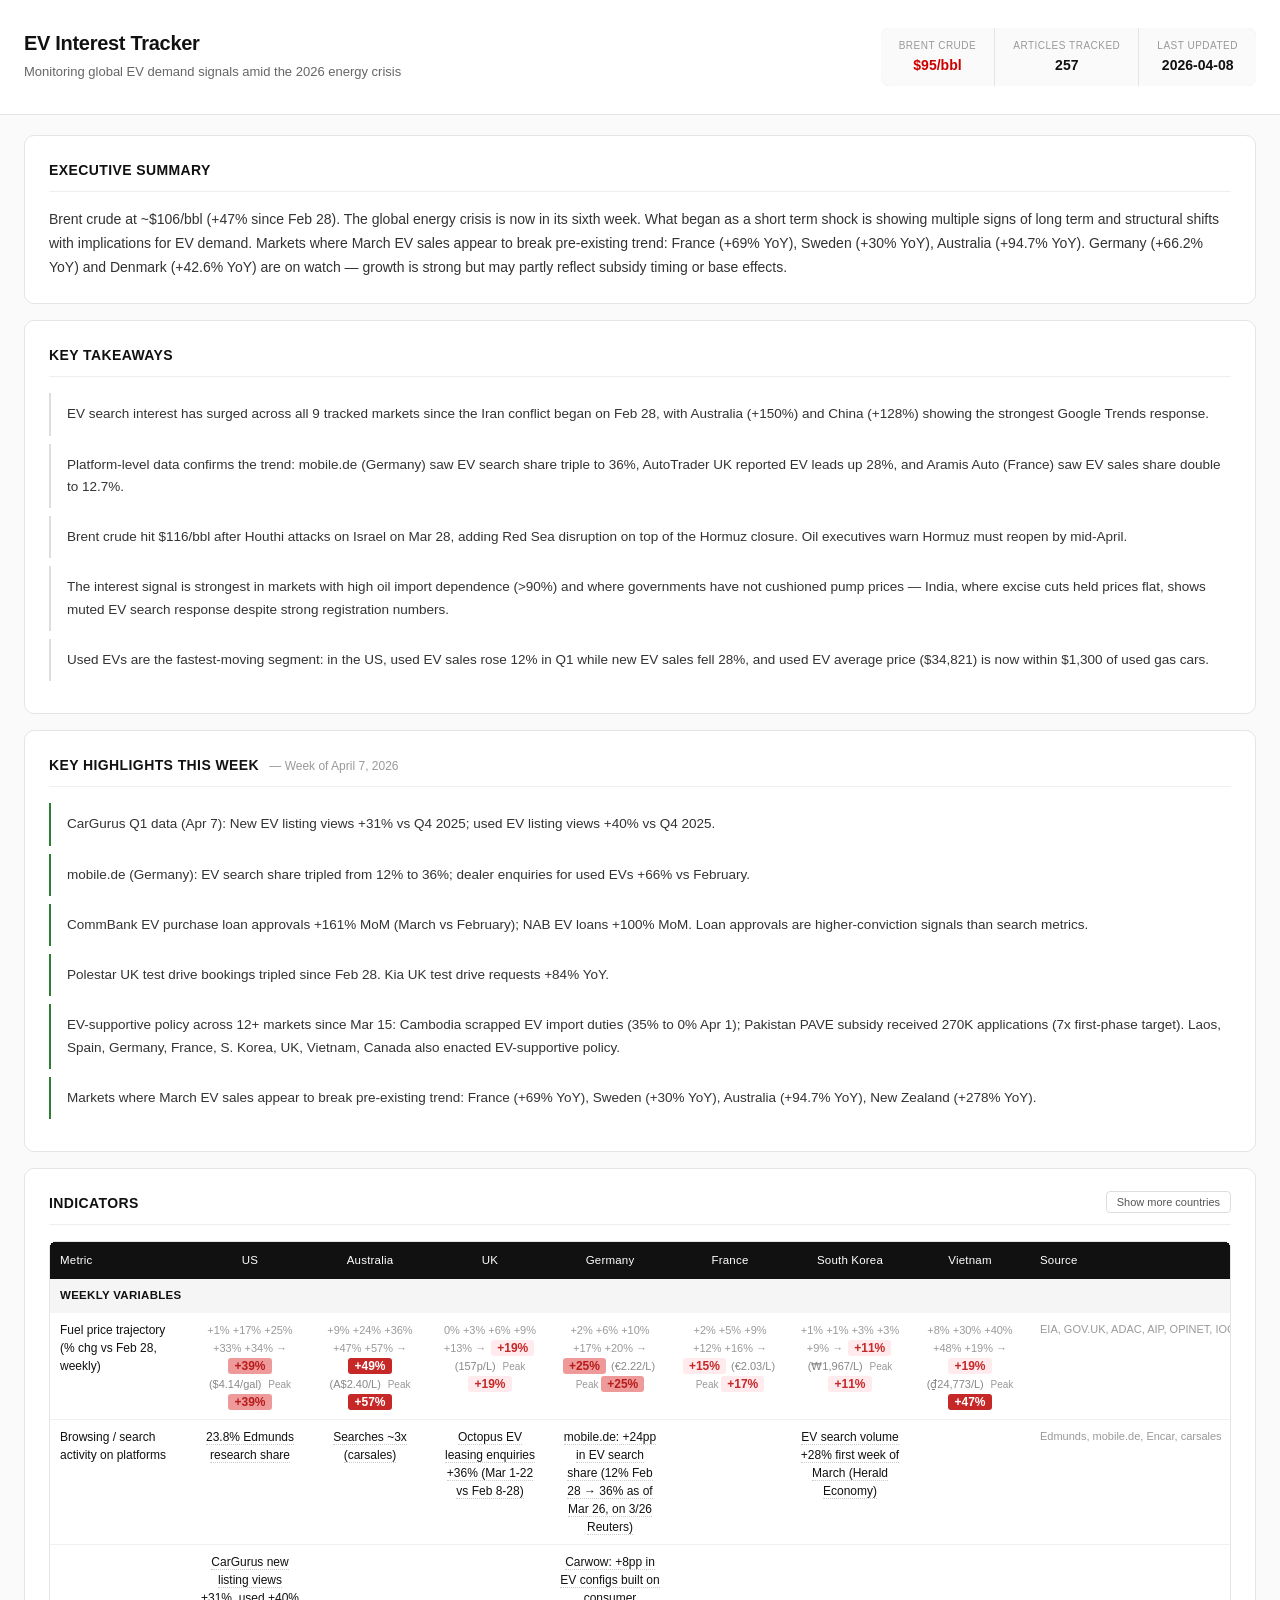
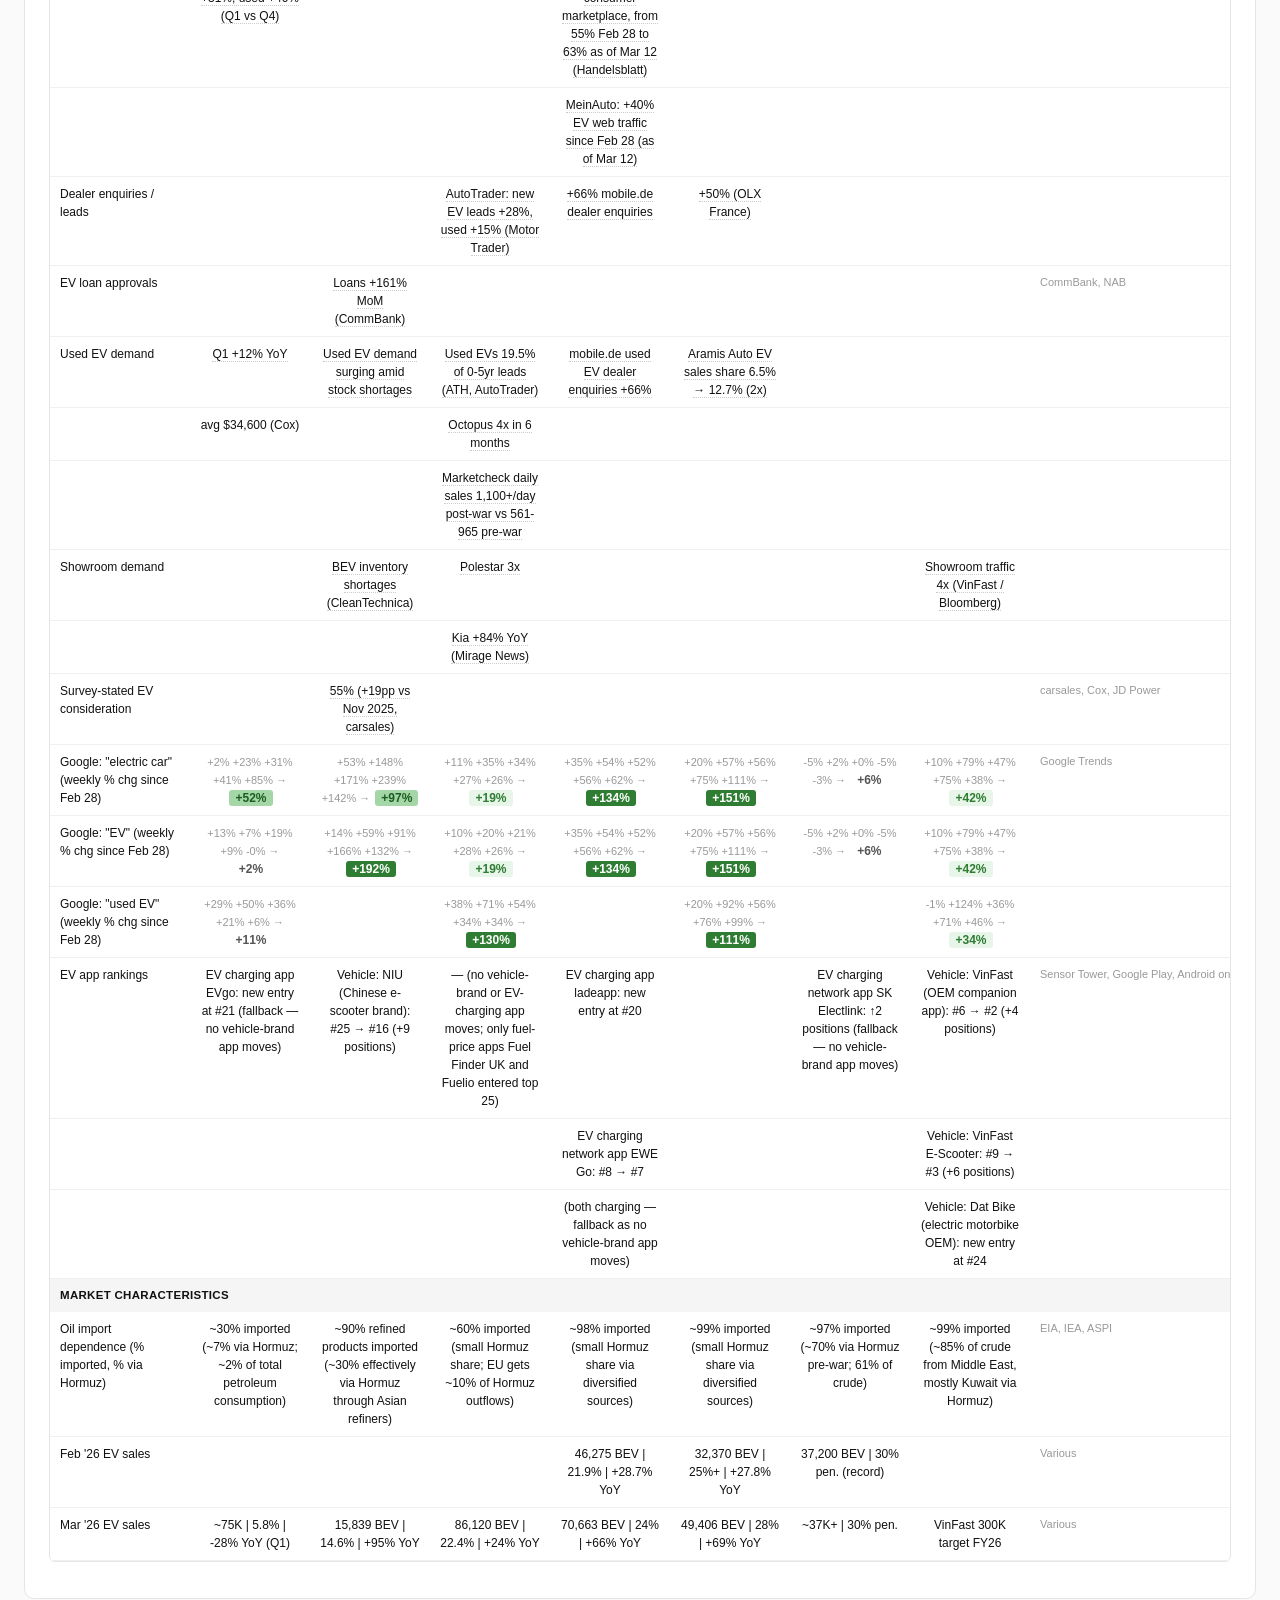
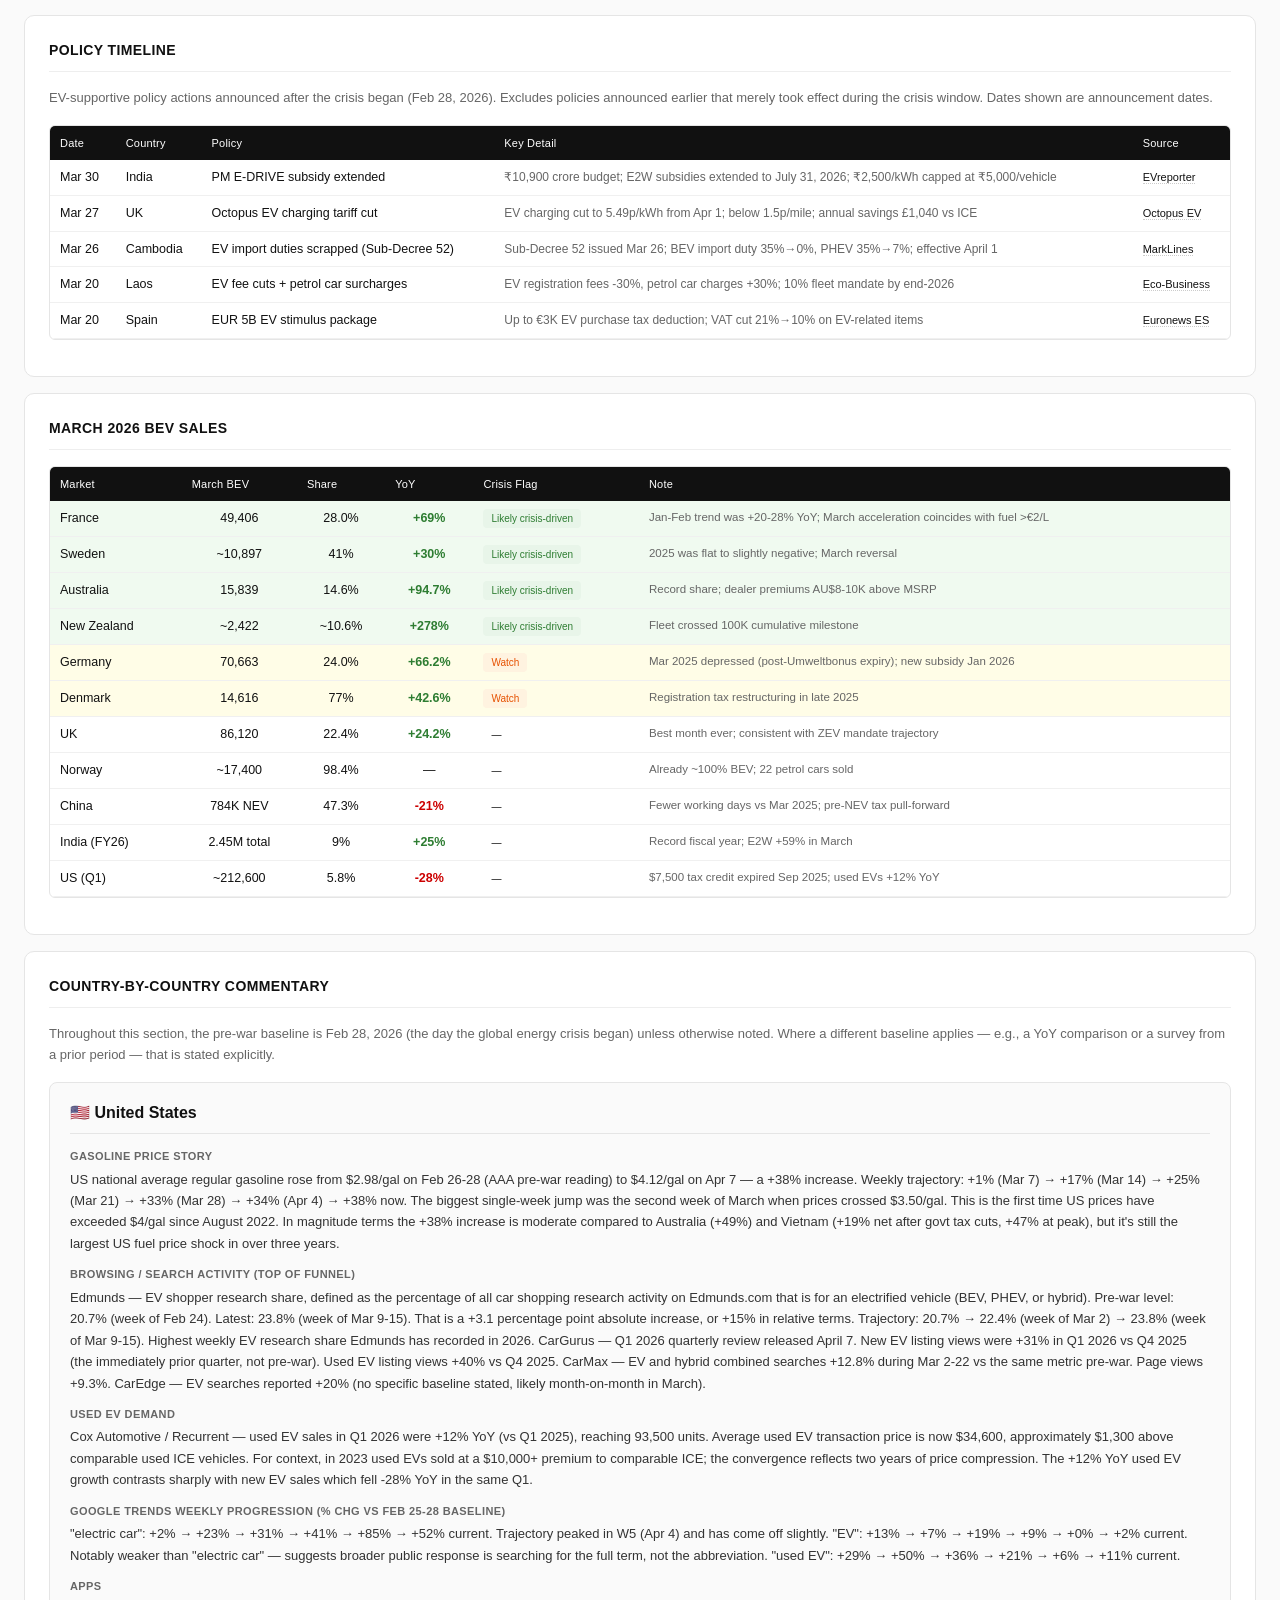
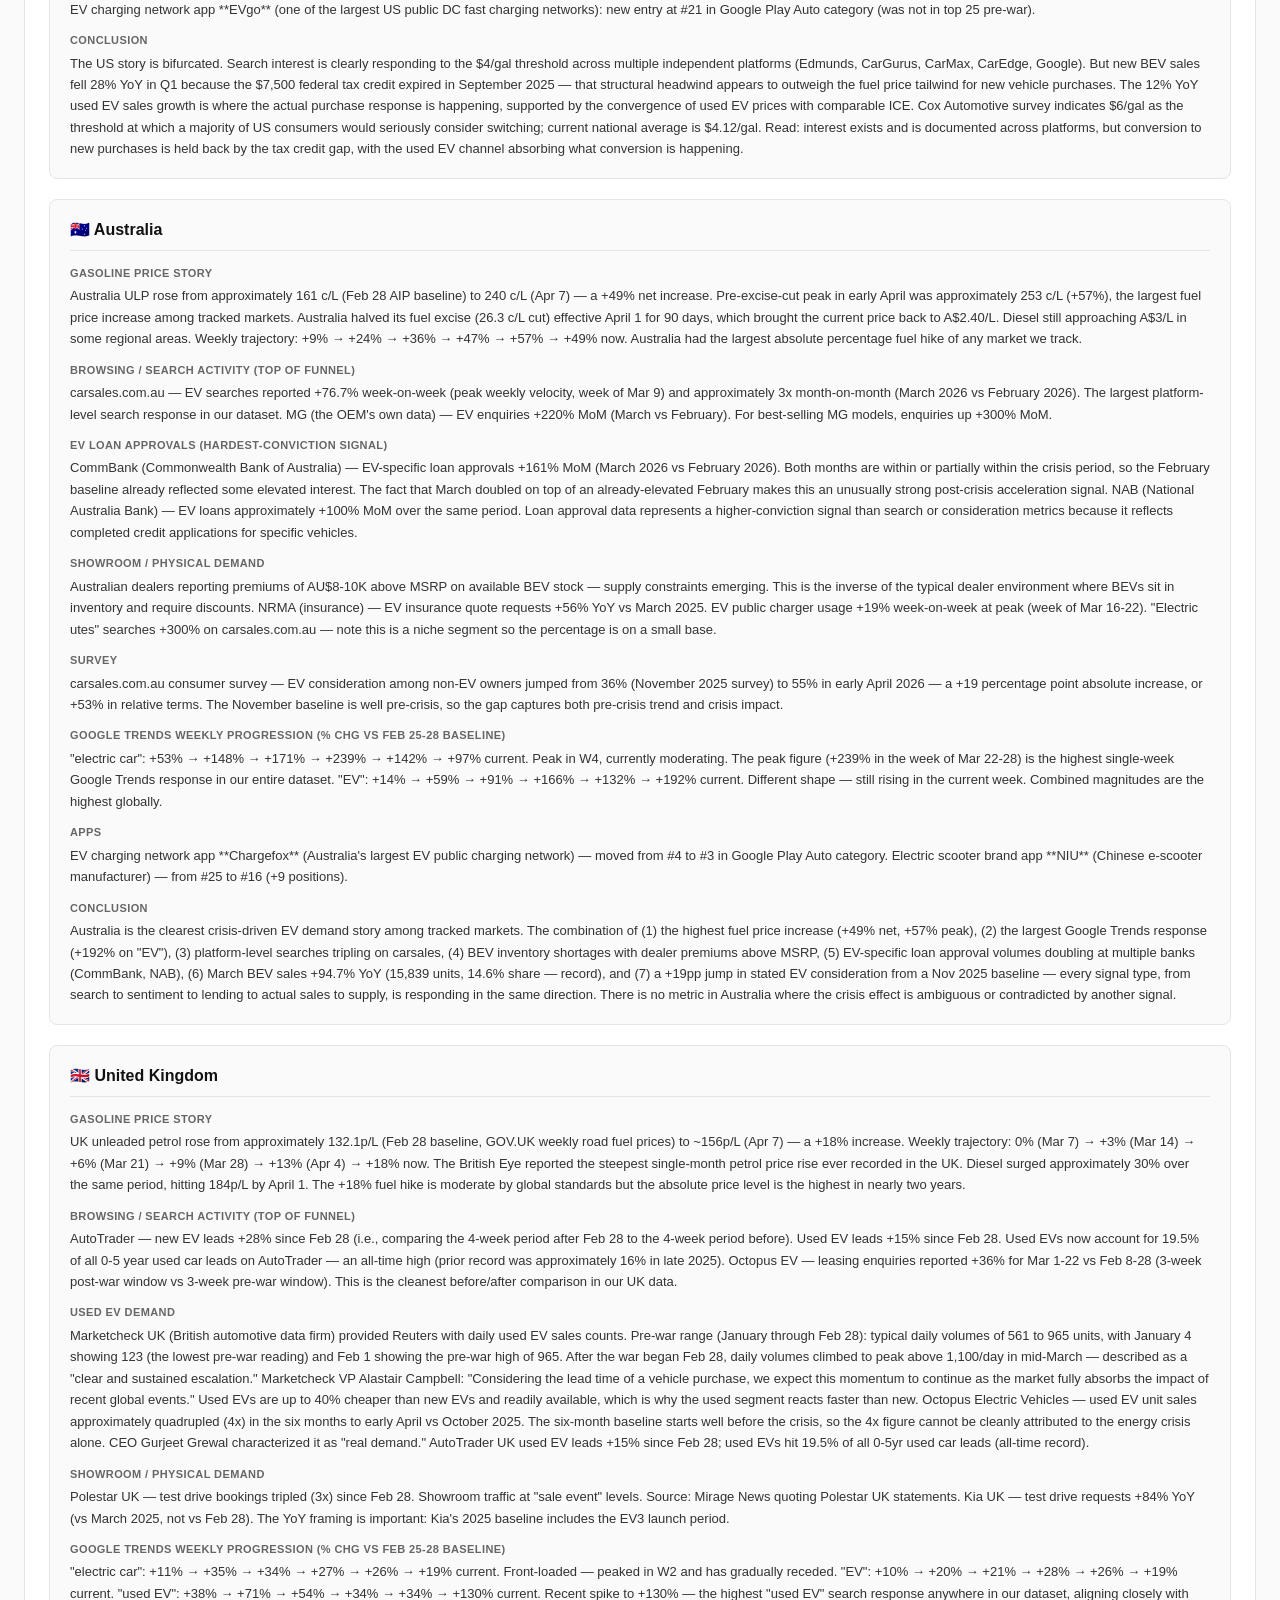
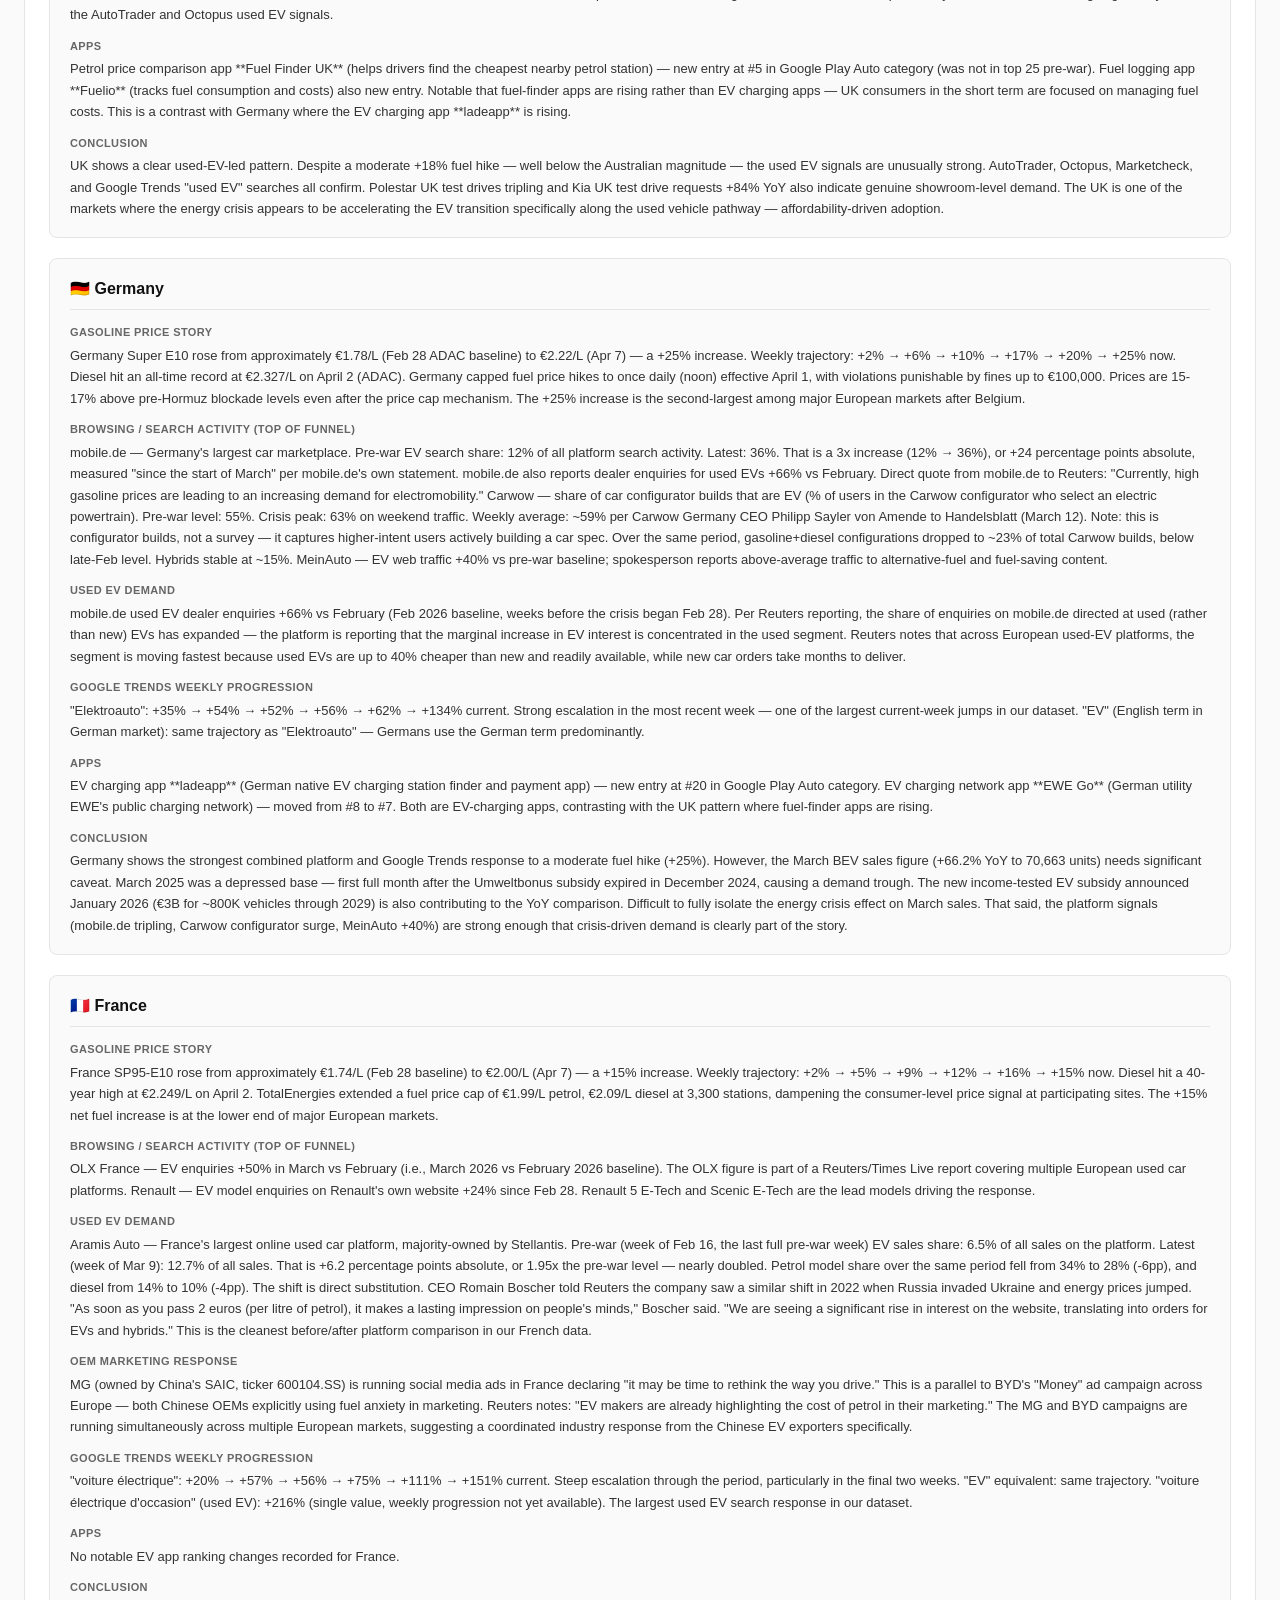
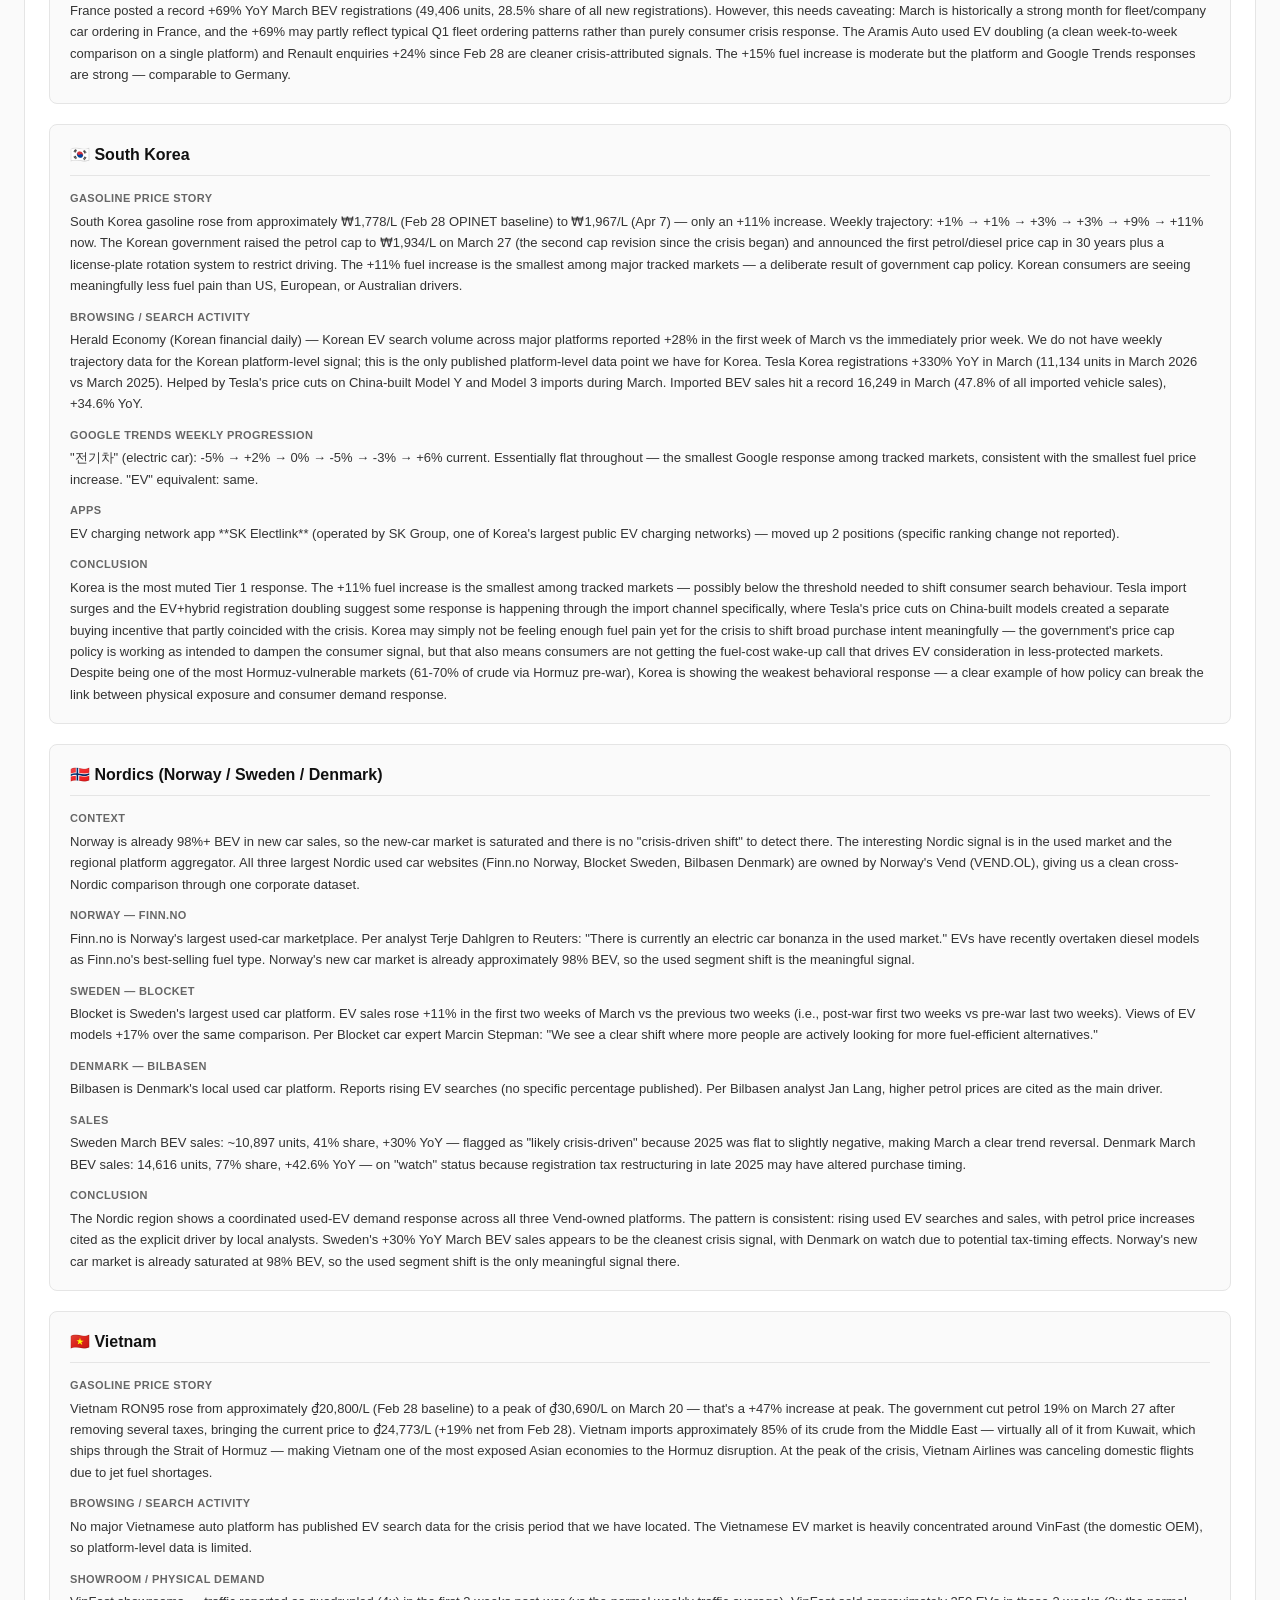
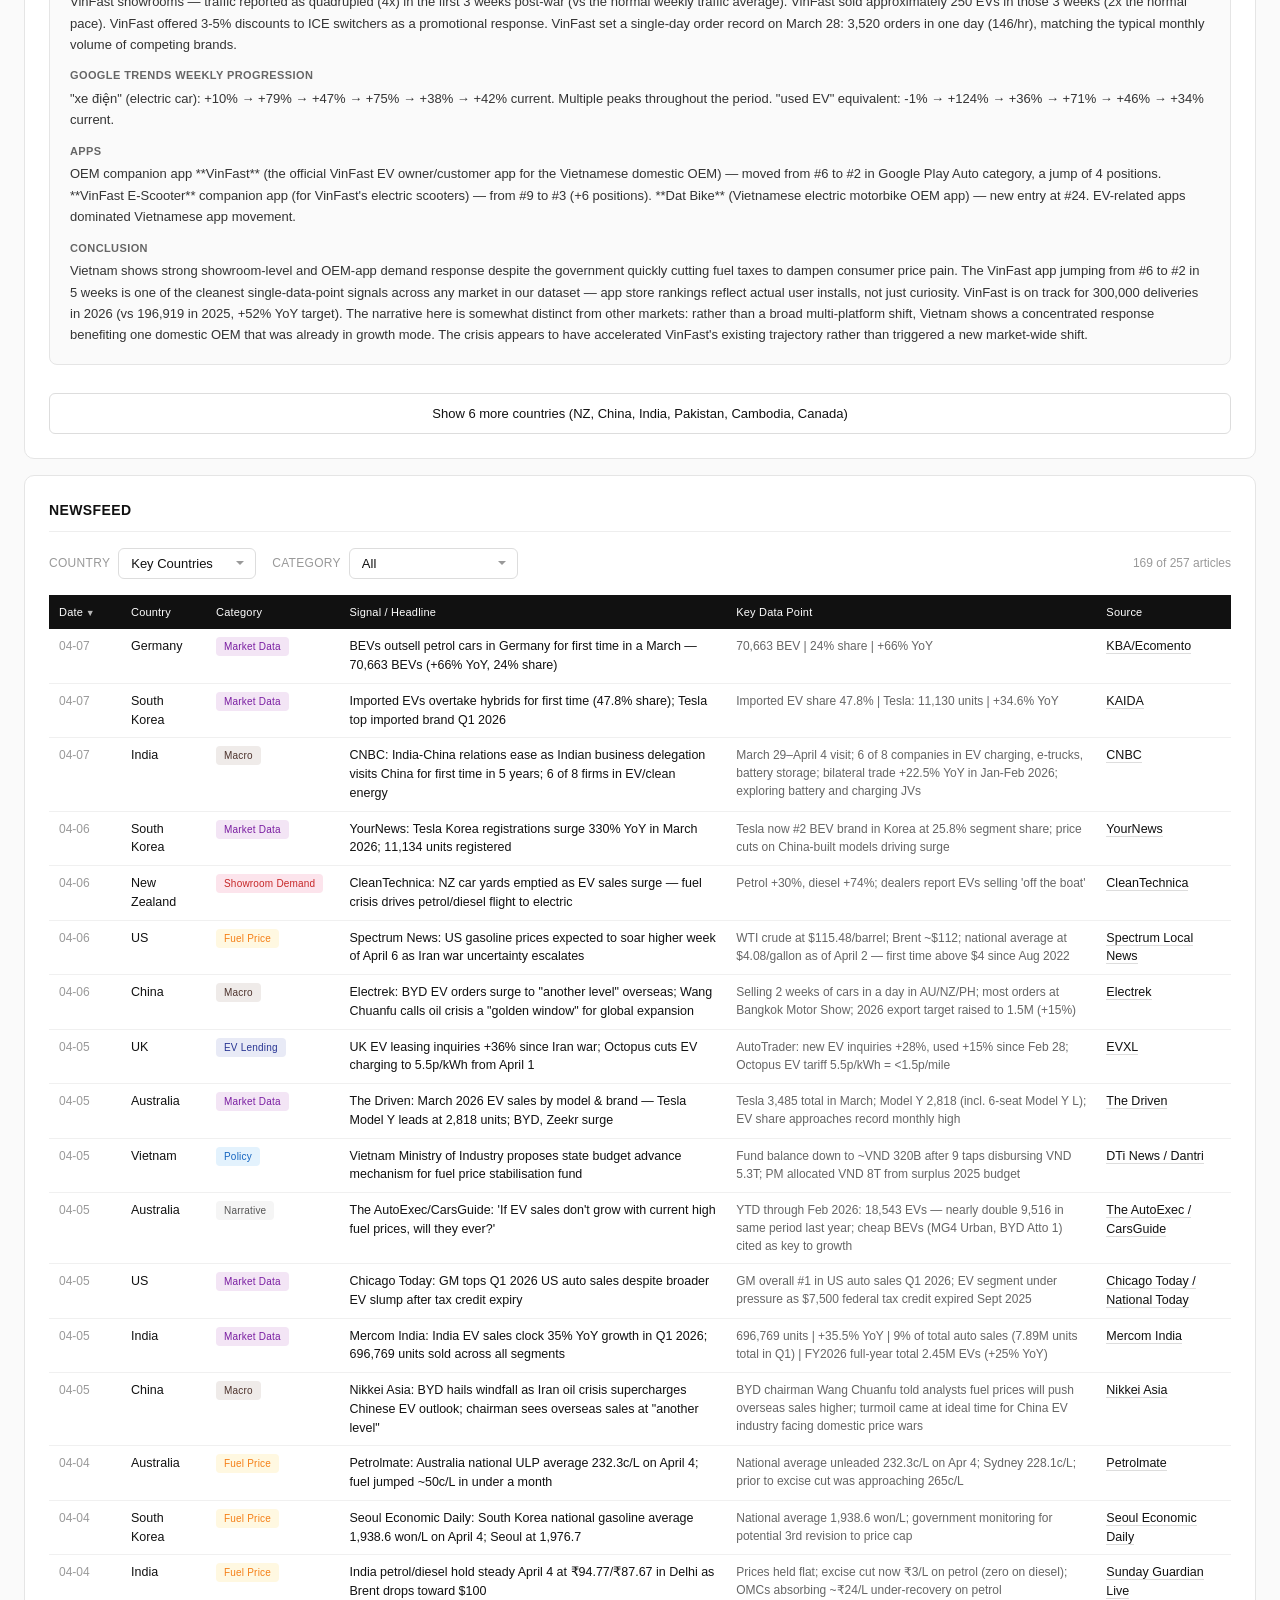
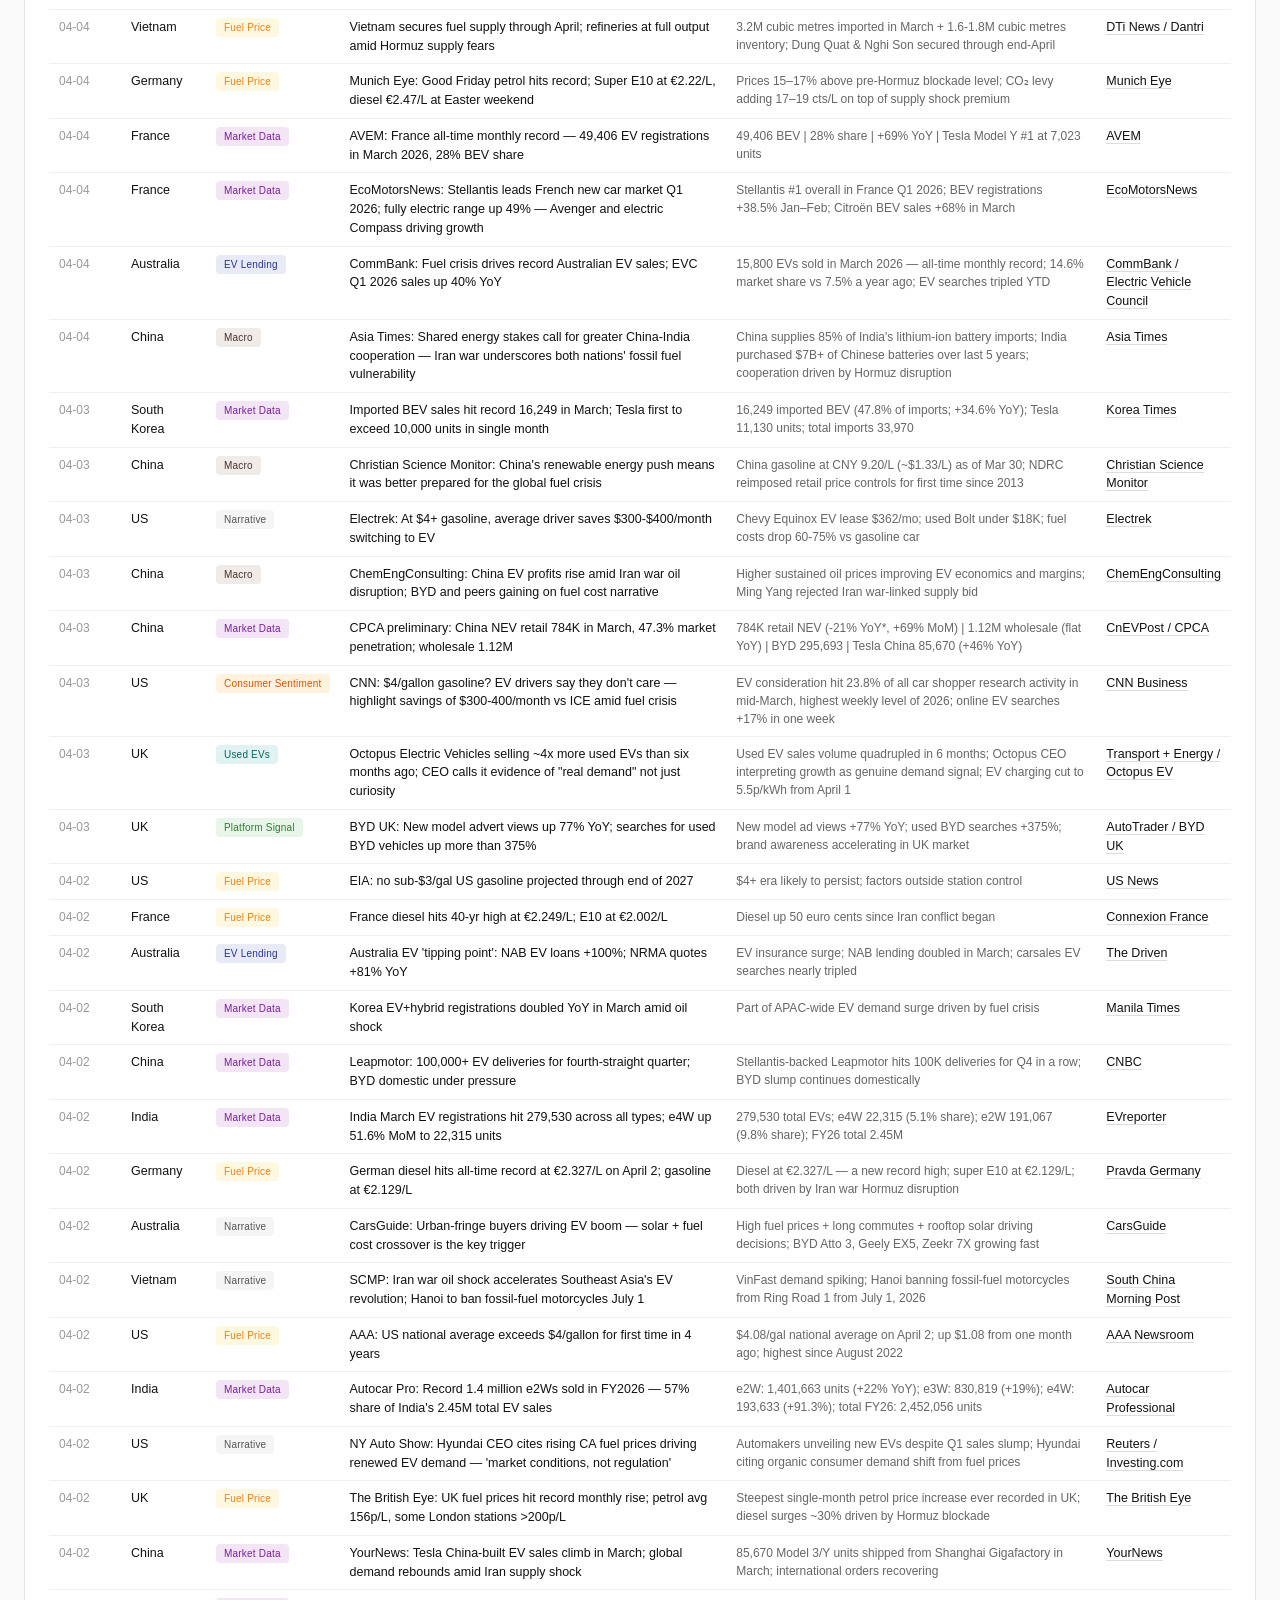
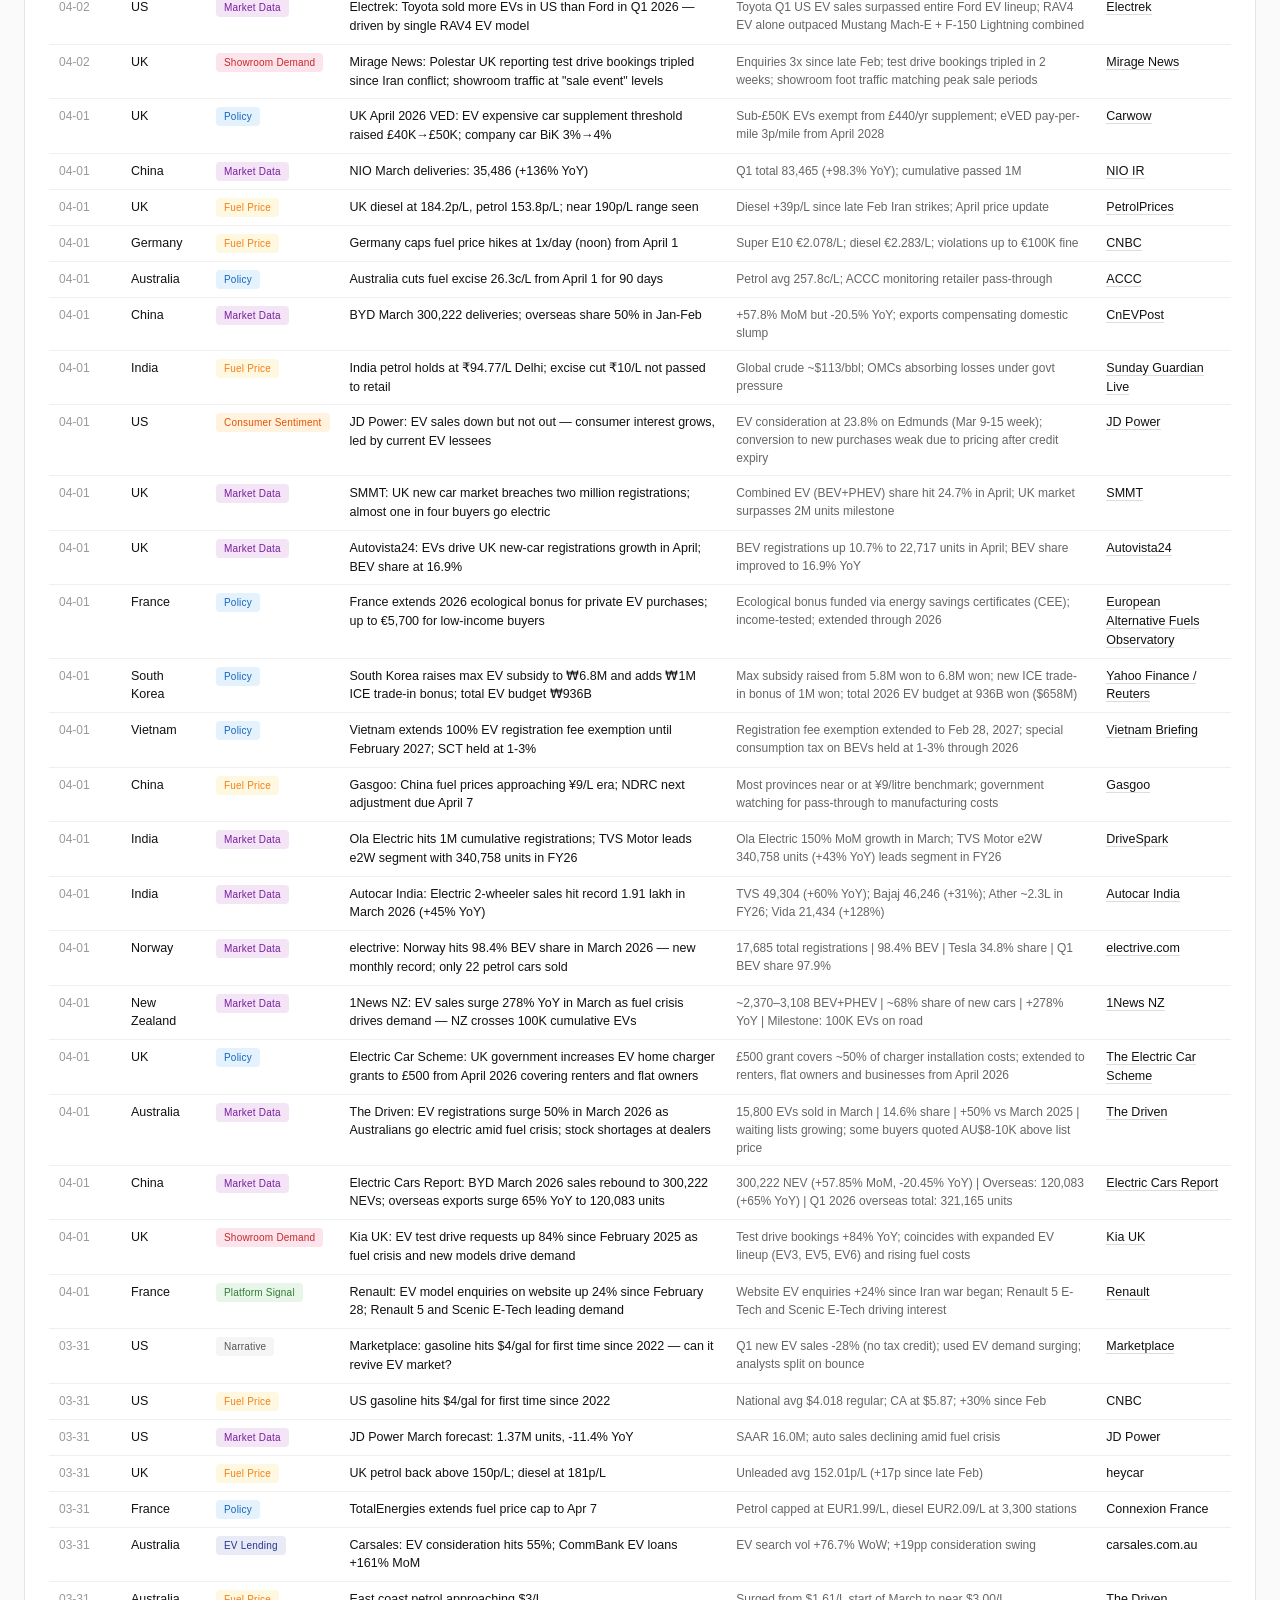
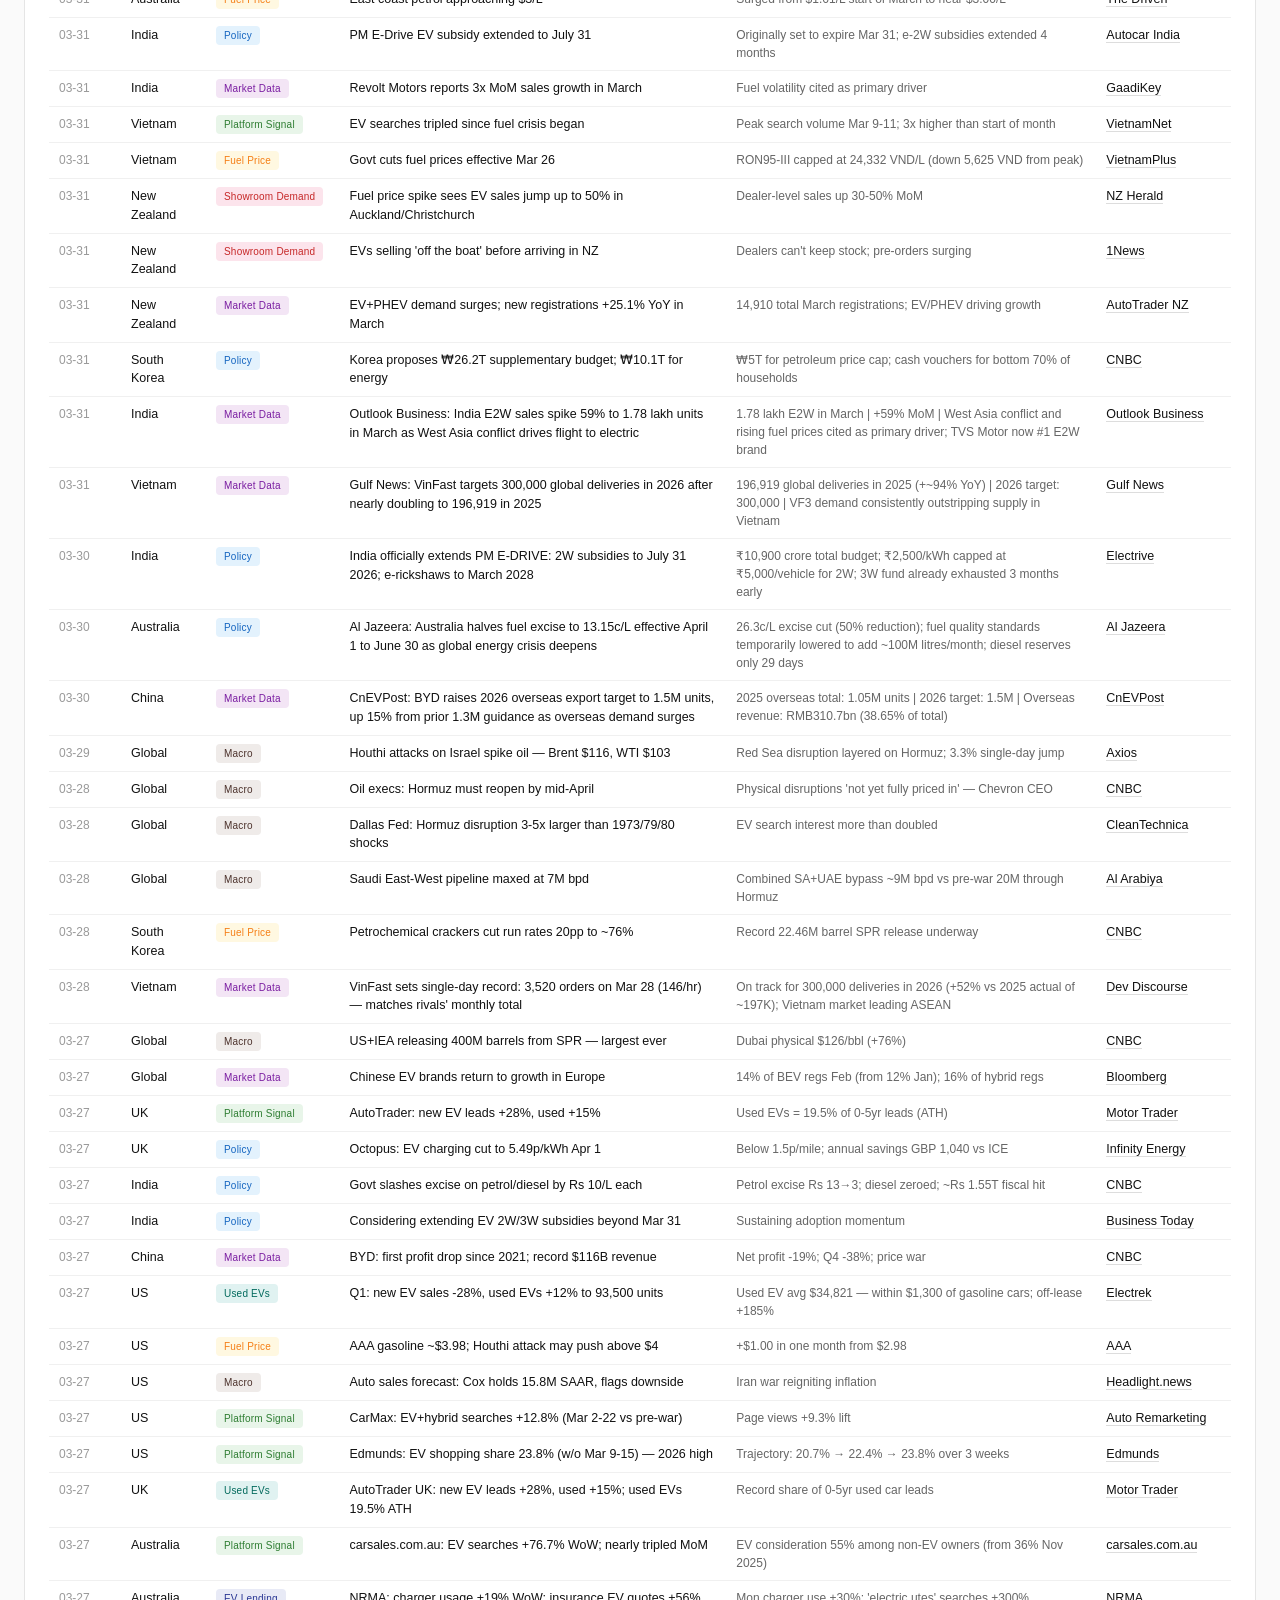
==== commit 9138e2c2: "split multi-source indicator rows + add side nav - renderTracker splits values containing \n\n into " ====
--- a/index.html
+++ b/index.html
@@ -4,7 +4,7 @@
     <meta charset="UTF-8">
     <meta name="viewport" content="width=device-width, initial-scale=1.0">
     <title>EV Interest Tracker</title>
-    <link rel="stylesheet" href="style.css?v=6">
+    <link rel="stylesheet" href="style.css?v=7">
     <meta http-equiv="Cache-Control" content="no-cache, no-store, must-revalidate">
     <meta http-equiv="Pragma" content="no-cache">
     <meta http-equiv="Expires" content="0">
@@ -127,6 +127,6 @@
         <p>energysada.com <span id="footer-date"></span></p>
     </footer>
 
-    <script src="script.js?v=6"></script>
+    <script src="script.js?v=7"></script>
 </body>
 </html>
--- a/style.css
+++ b/style.css
@@ -11,6 +11,71 @@
     line-height: 1.5;
     -webkit-text-size-adjust: 100%;
     -webkit-font-smoothing: antialiased;
+}
+
+/* ============ SIDE NAV ============ */
+#side-nav {
+    position: fixed;
+    top: 100px;
+    left: 16px;
+    width: 180px;
+    background: #fff;
+    border: 1px solid #e5e5e5;
+    border-radius: 6px;
+    padding: 12px 14px;
+    font-size: 12px;
+    z-index: 100;
+    max-height: calc(100vh - 130px);
+    overflow-y: auto;
+}
+#side-nav .side-nav-title {
+    font-size: 10px;
+    font-weight: 600;
+    color: #888;
+    text-transform: uppercase;
+    letter-spacing: 0.5px;
+    margin-bottom: 8px;
+    padding-bottom: 6px;
+    border-bottom: 1px solid #eee;
+}
+#side-nav ul {
+    list-style: none;
+}
+#side-nav li {
+    margin: 0;
+}
+#side-nav a {
+    display: block;
+    padding: 6px 8px;
+    color: #555;
+    text-decoration: none;
+    border-left: 2px solid transparent;
+    border-radius: 0 3px 3px 0;
+    font-size: 12px;
+    line-height: 1.3;
+}
+#side-nav a:hover {
+    color: #111;
+    background: #f5f5f5;
+}
+#side-nav a.active {
+    color: #111;
+    border-left-color: #111;
+    background: #f5f5f5;
+    font-weight: 600;
+}
+@media (max-width: 1280px) {
+    #side-nav { display: none; }
+}
+
+/* ============ INDICATOR CONTINUATION ROWS ============ */
+tr.metric-continuation td {
+    border-top: 1px dashed #eee !important;
+    padding-top: 4px;
+    padding-bottom: 4px;
+}
+tr.metric-continuation .metric-label-cont {
+    background: #fafafa;
 }
 
 /* ============ HEADER ============ */
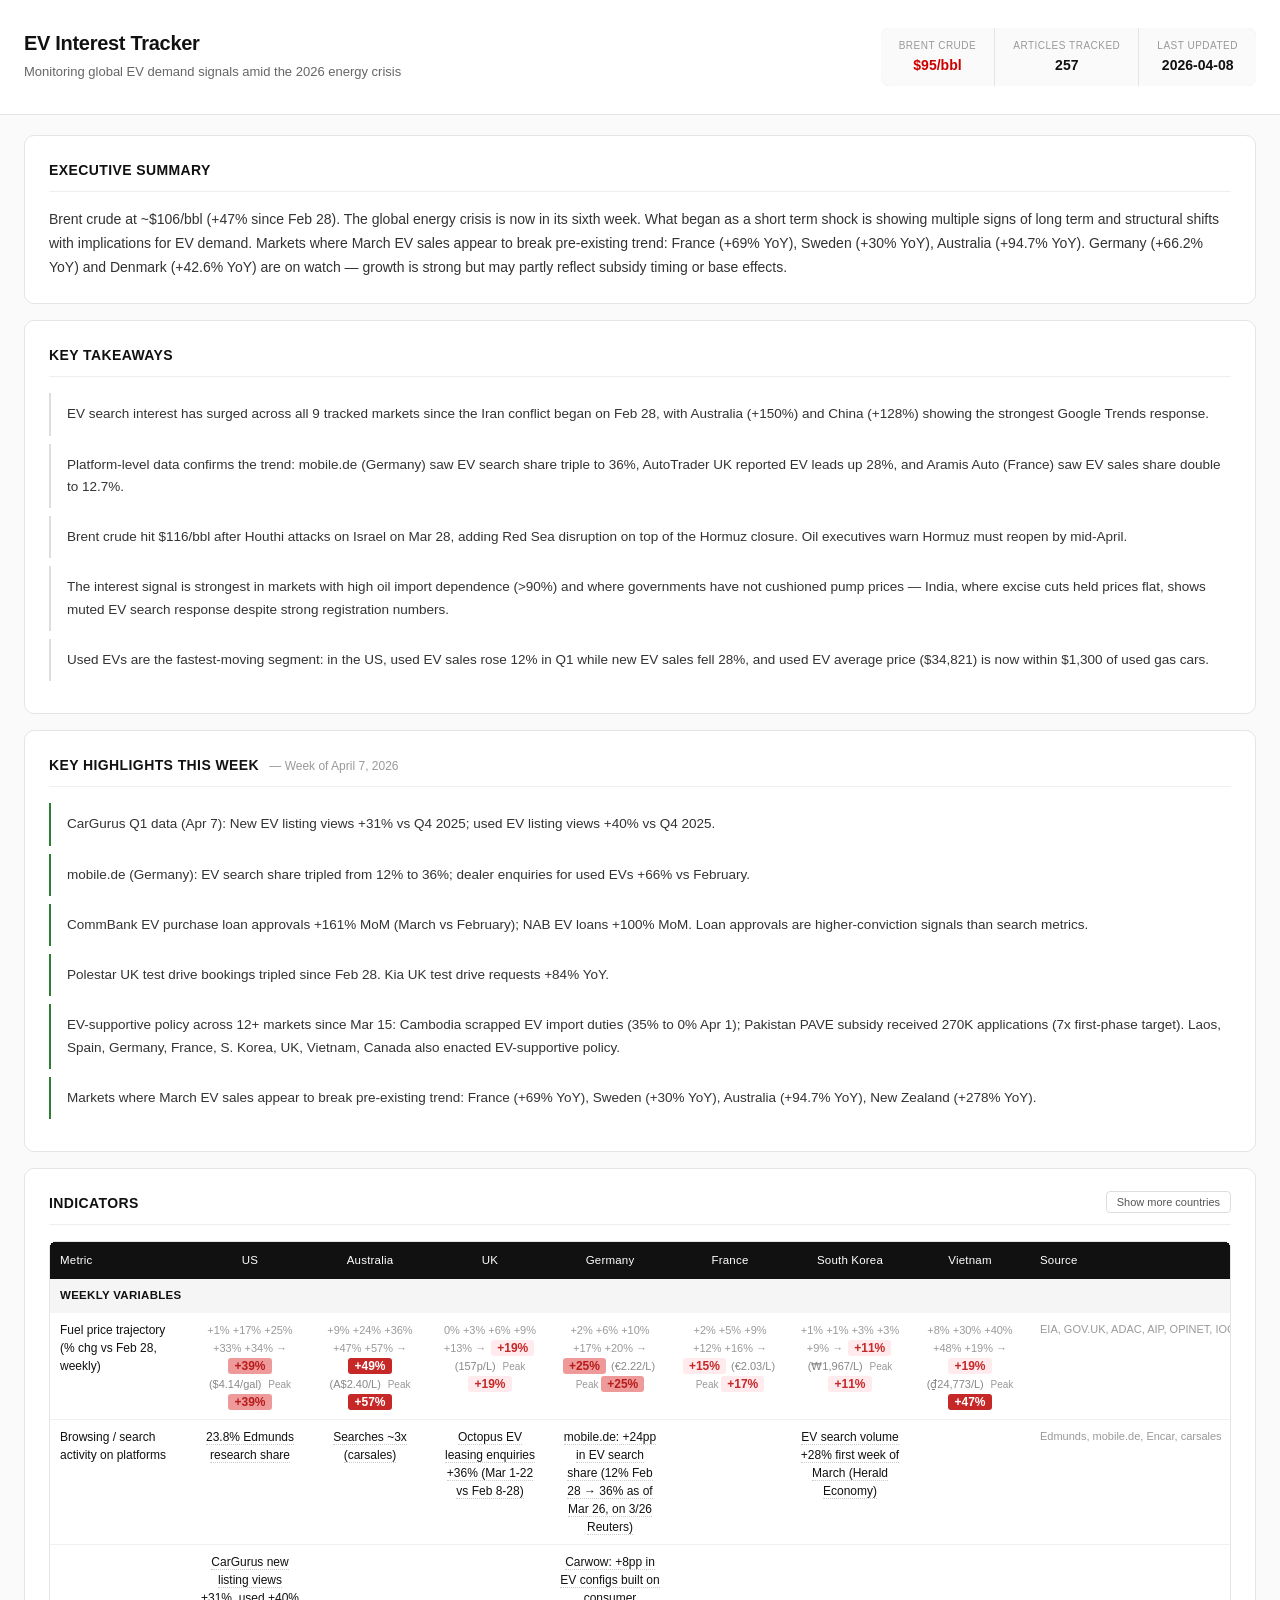
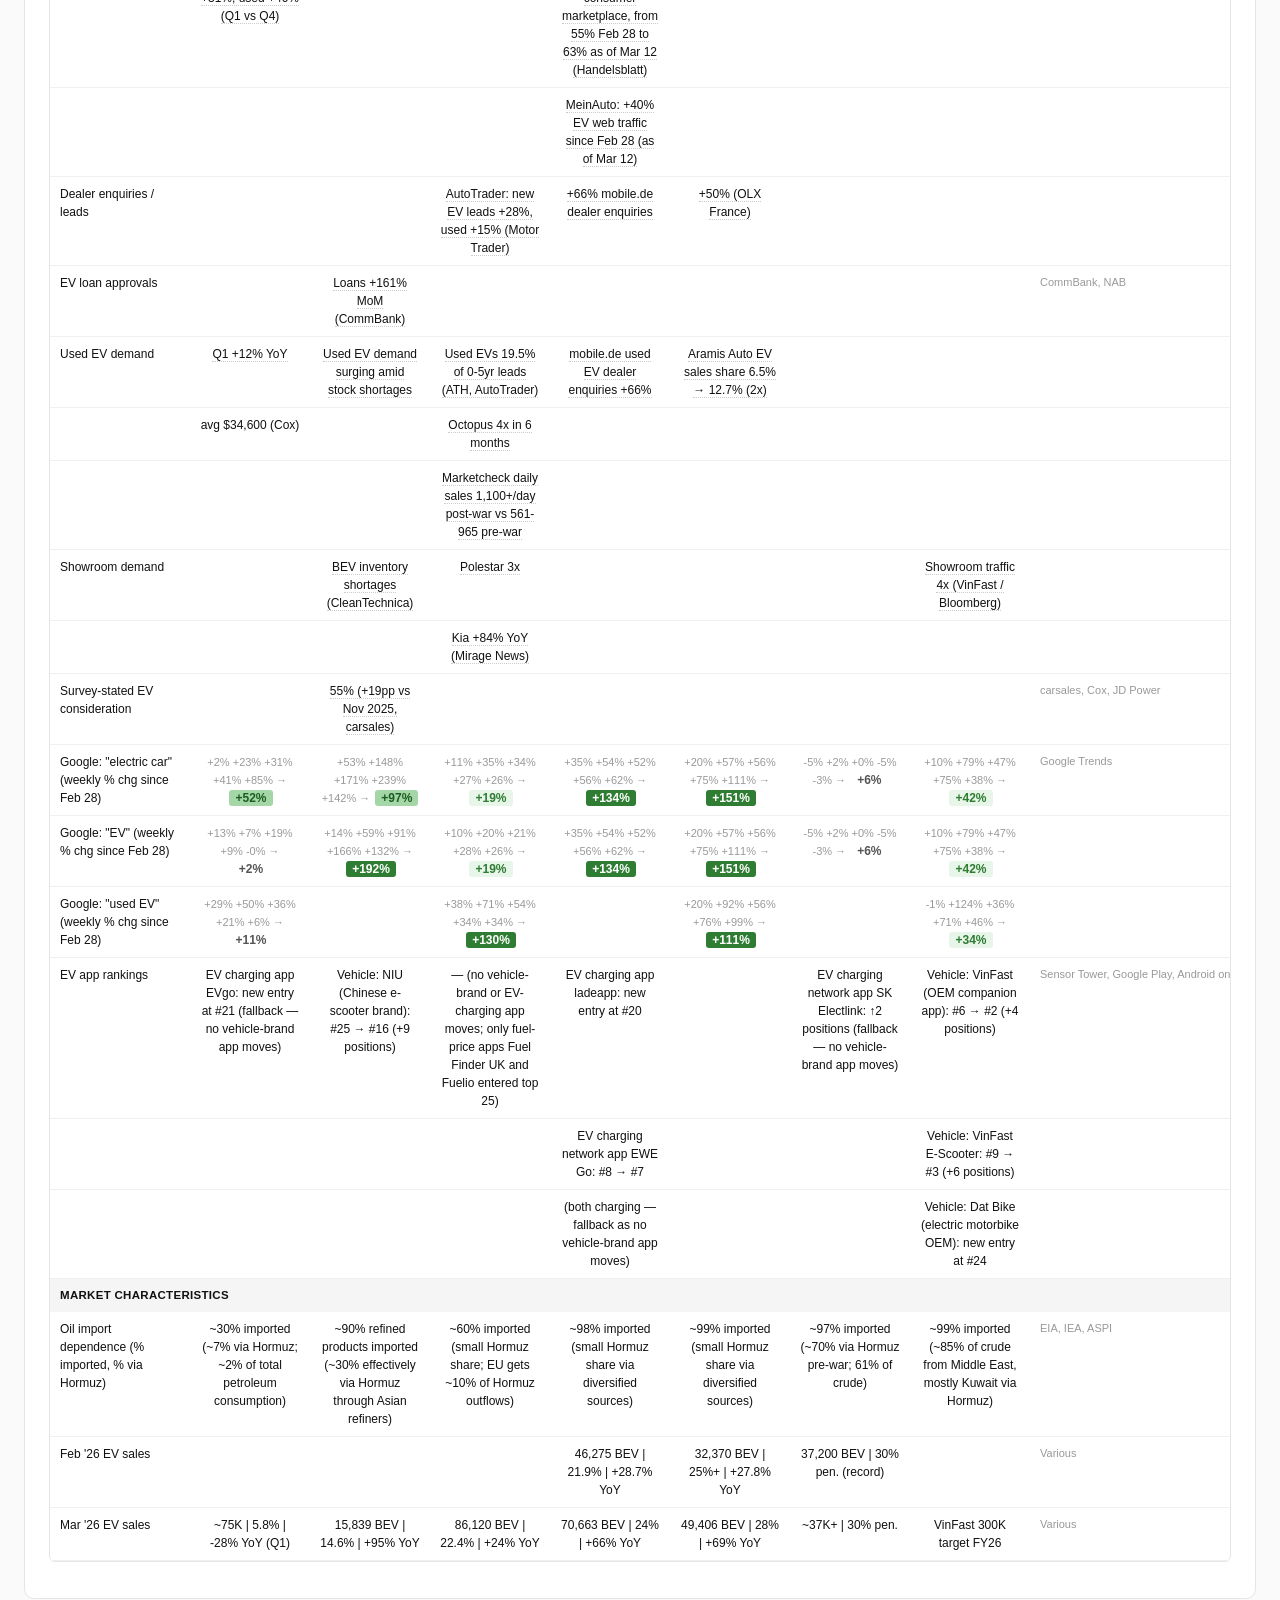
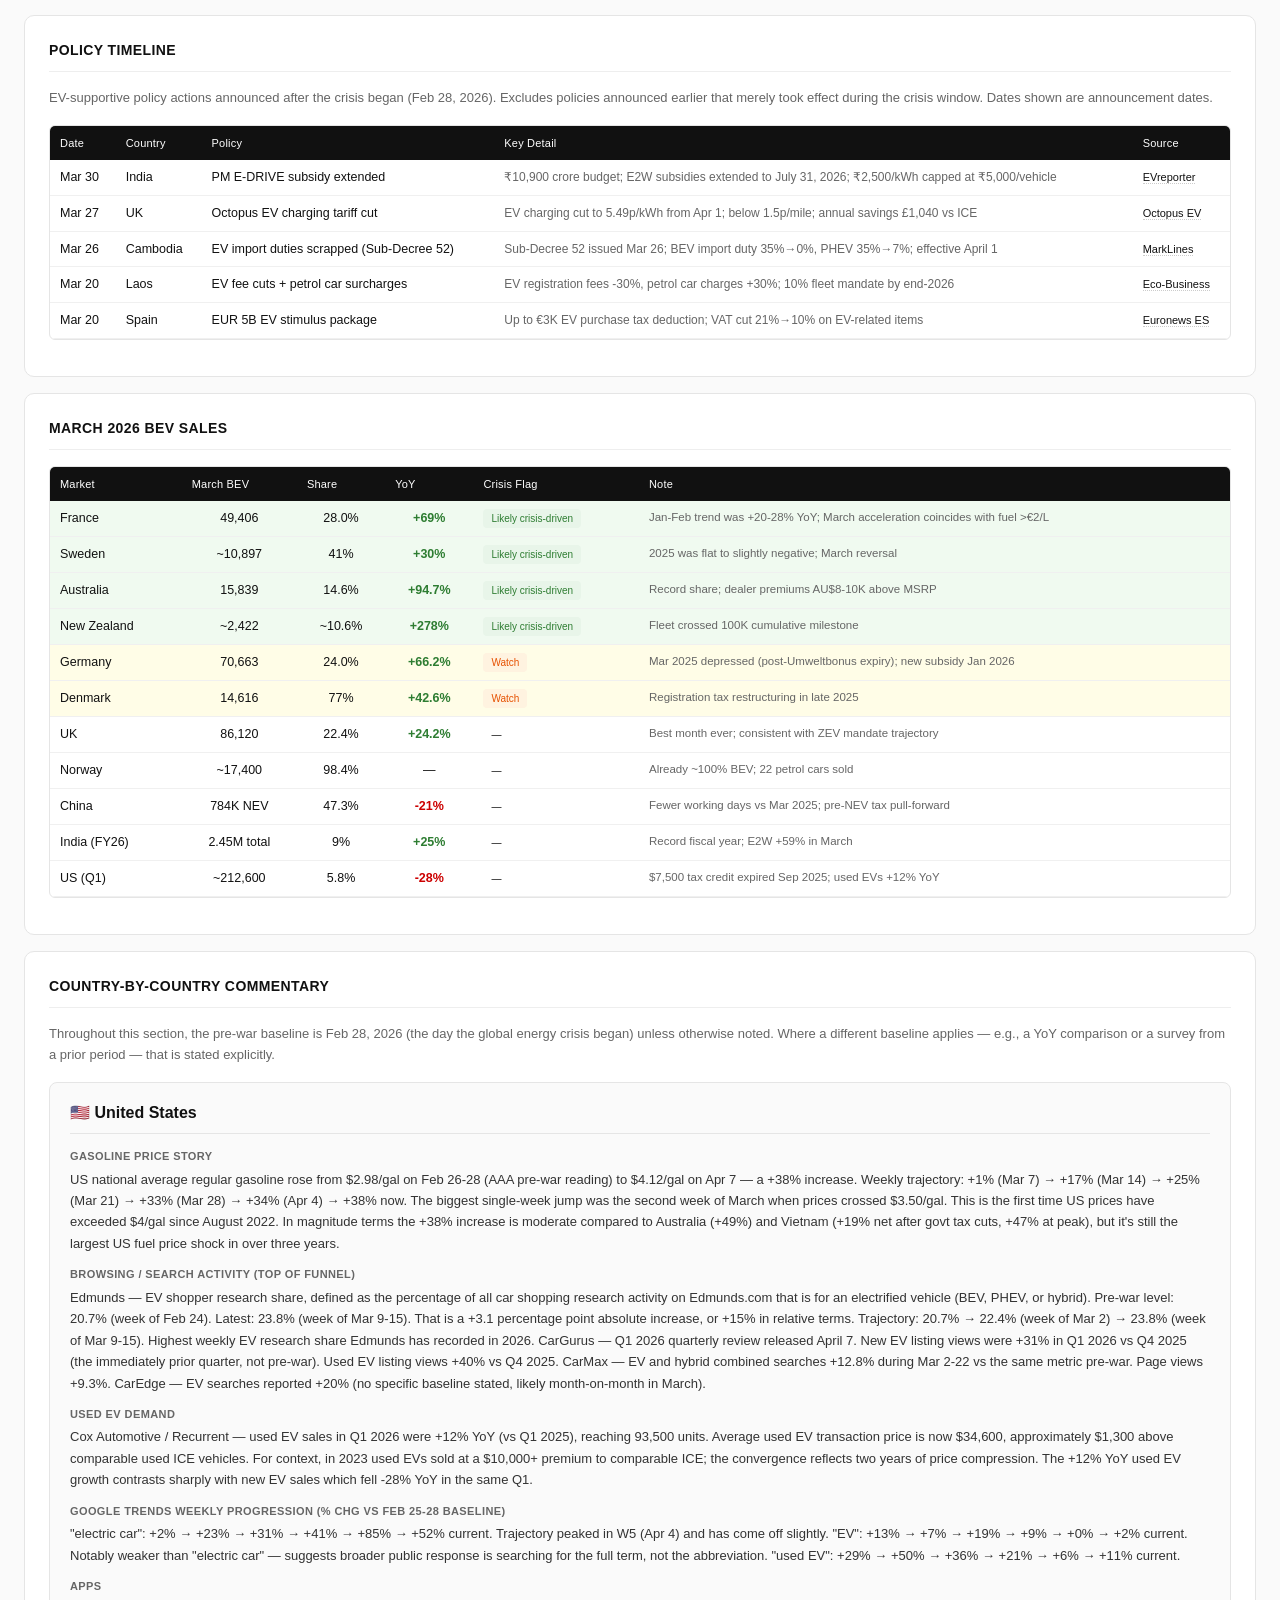
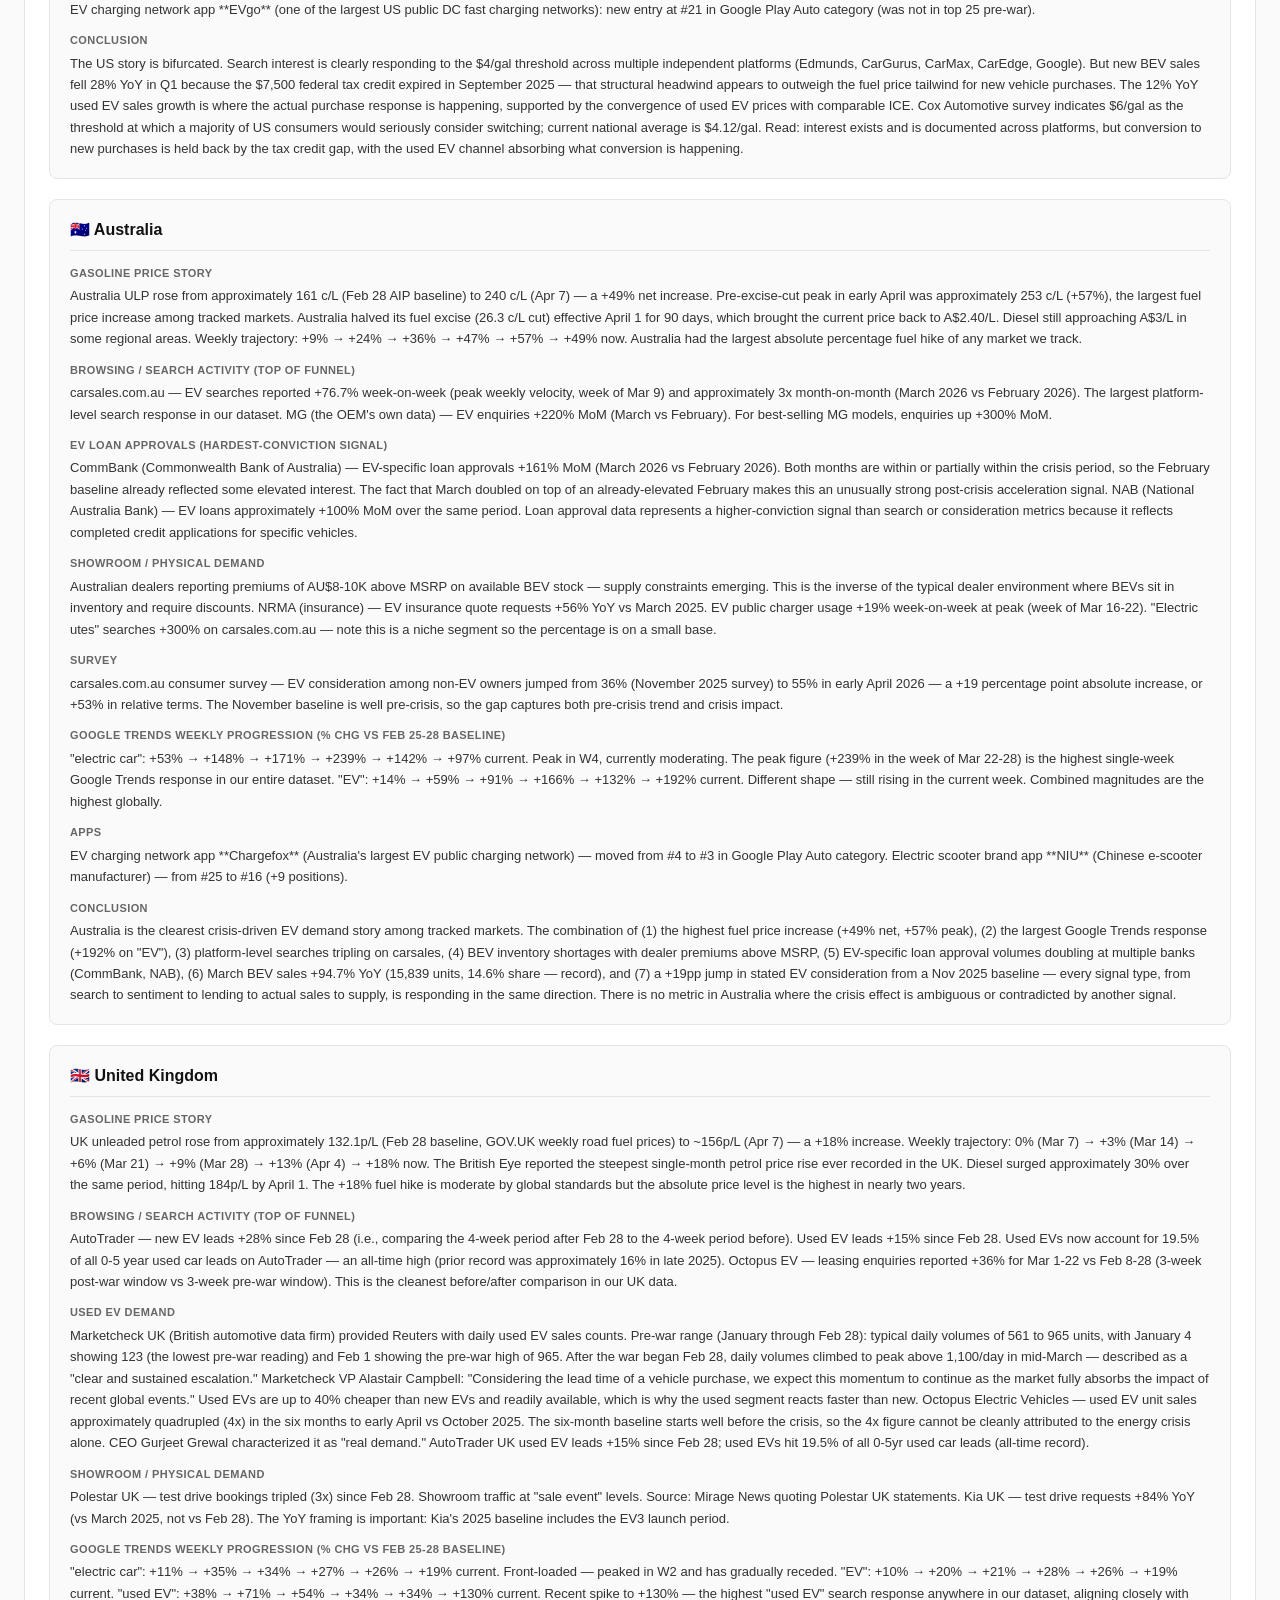
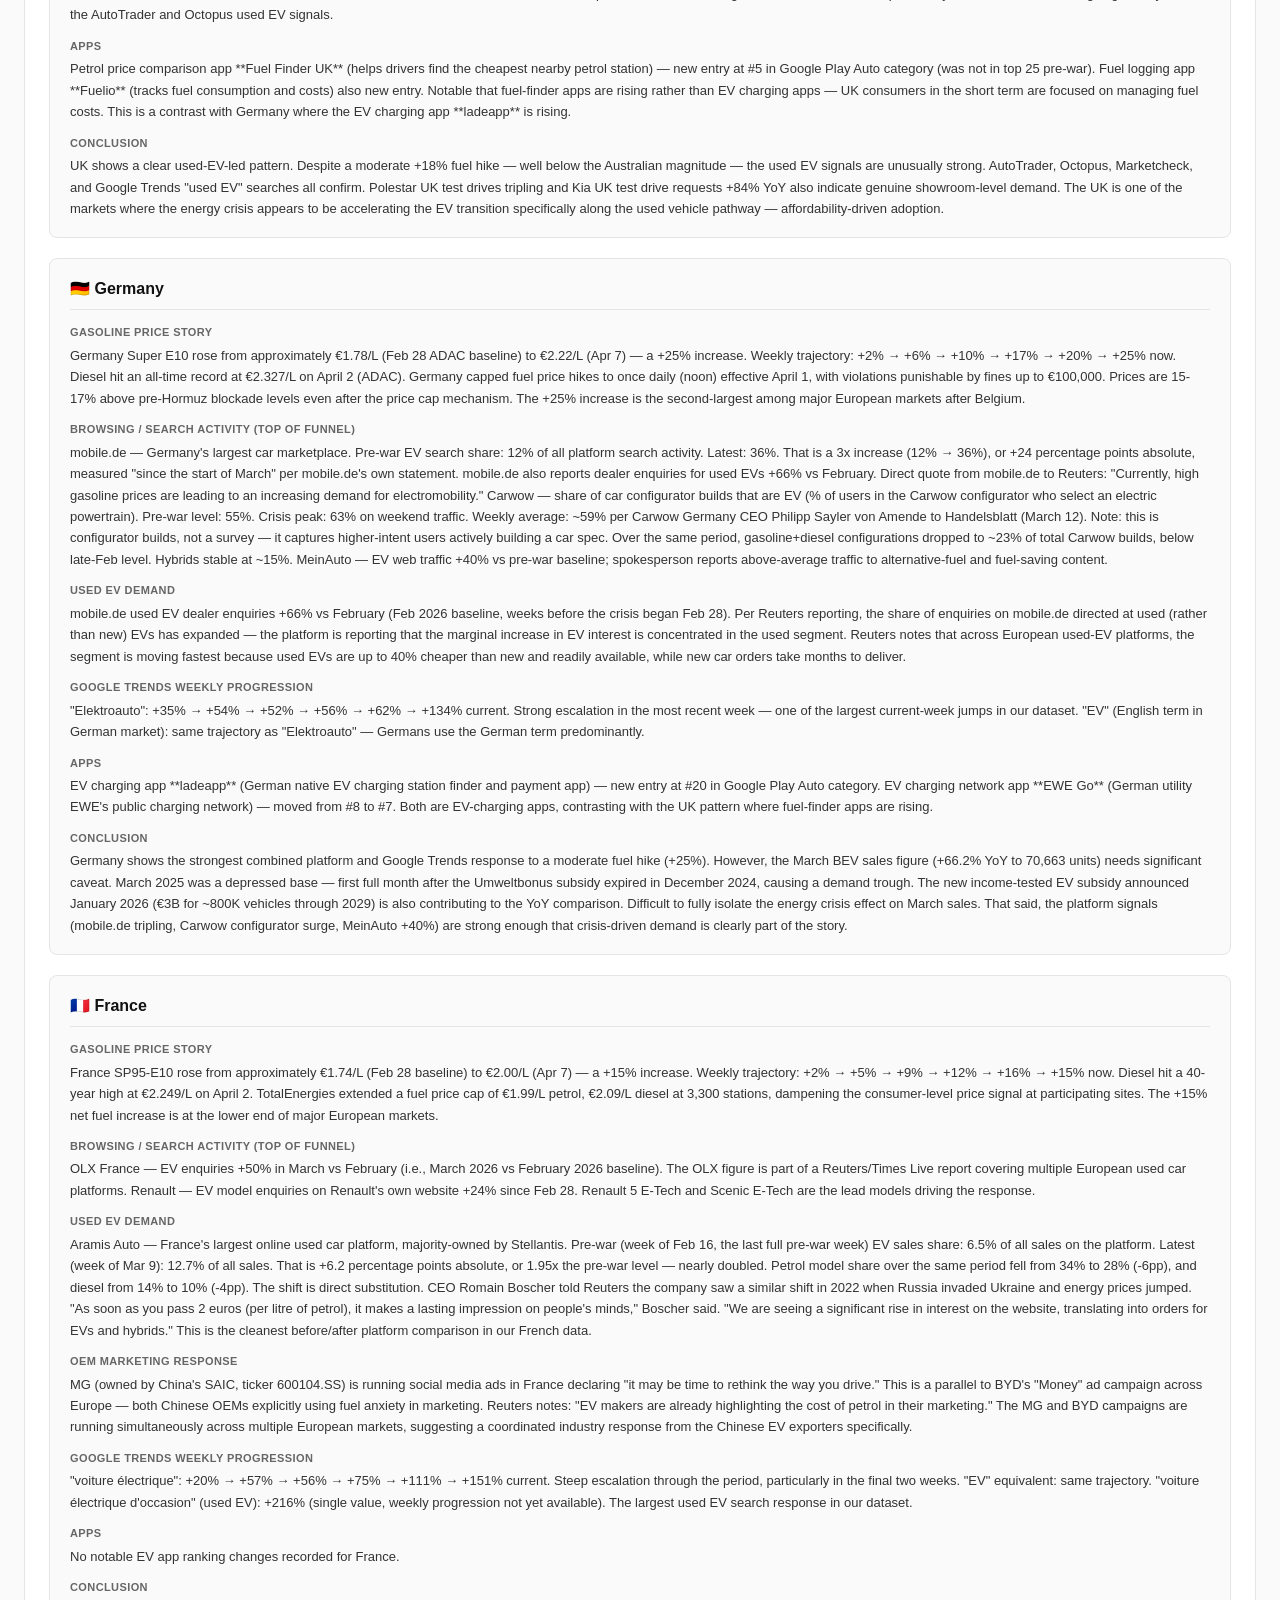
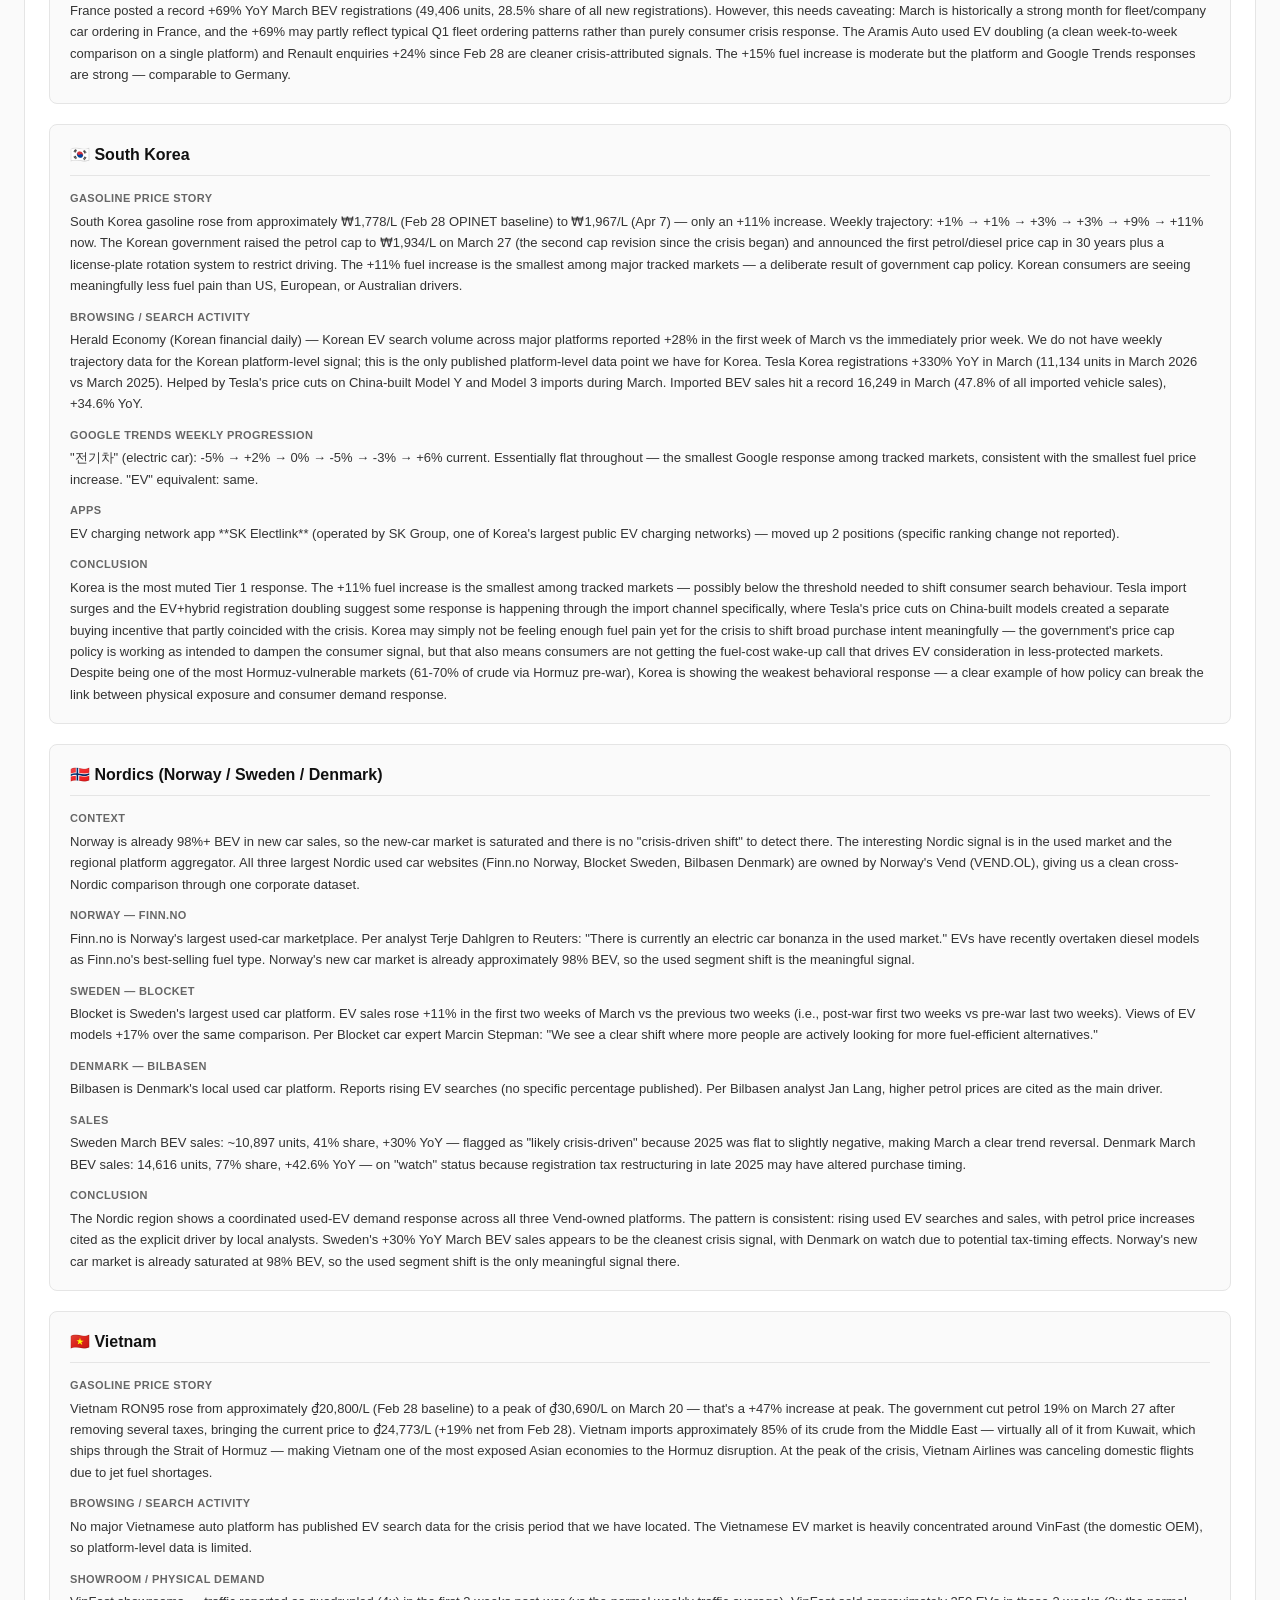
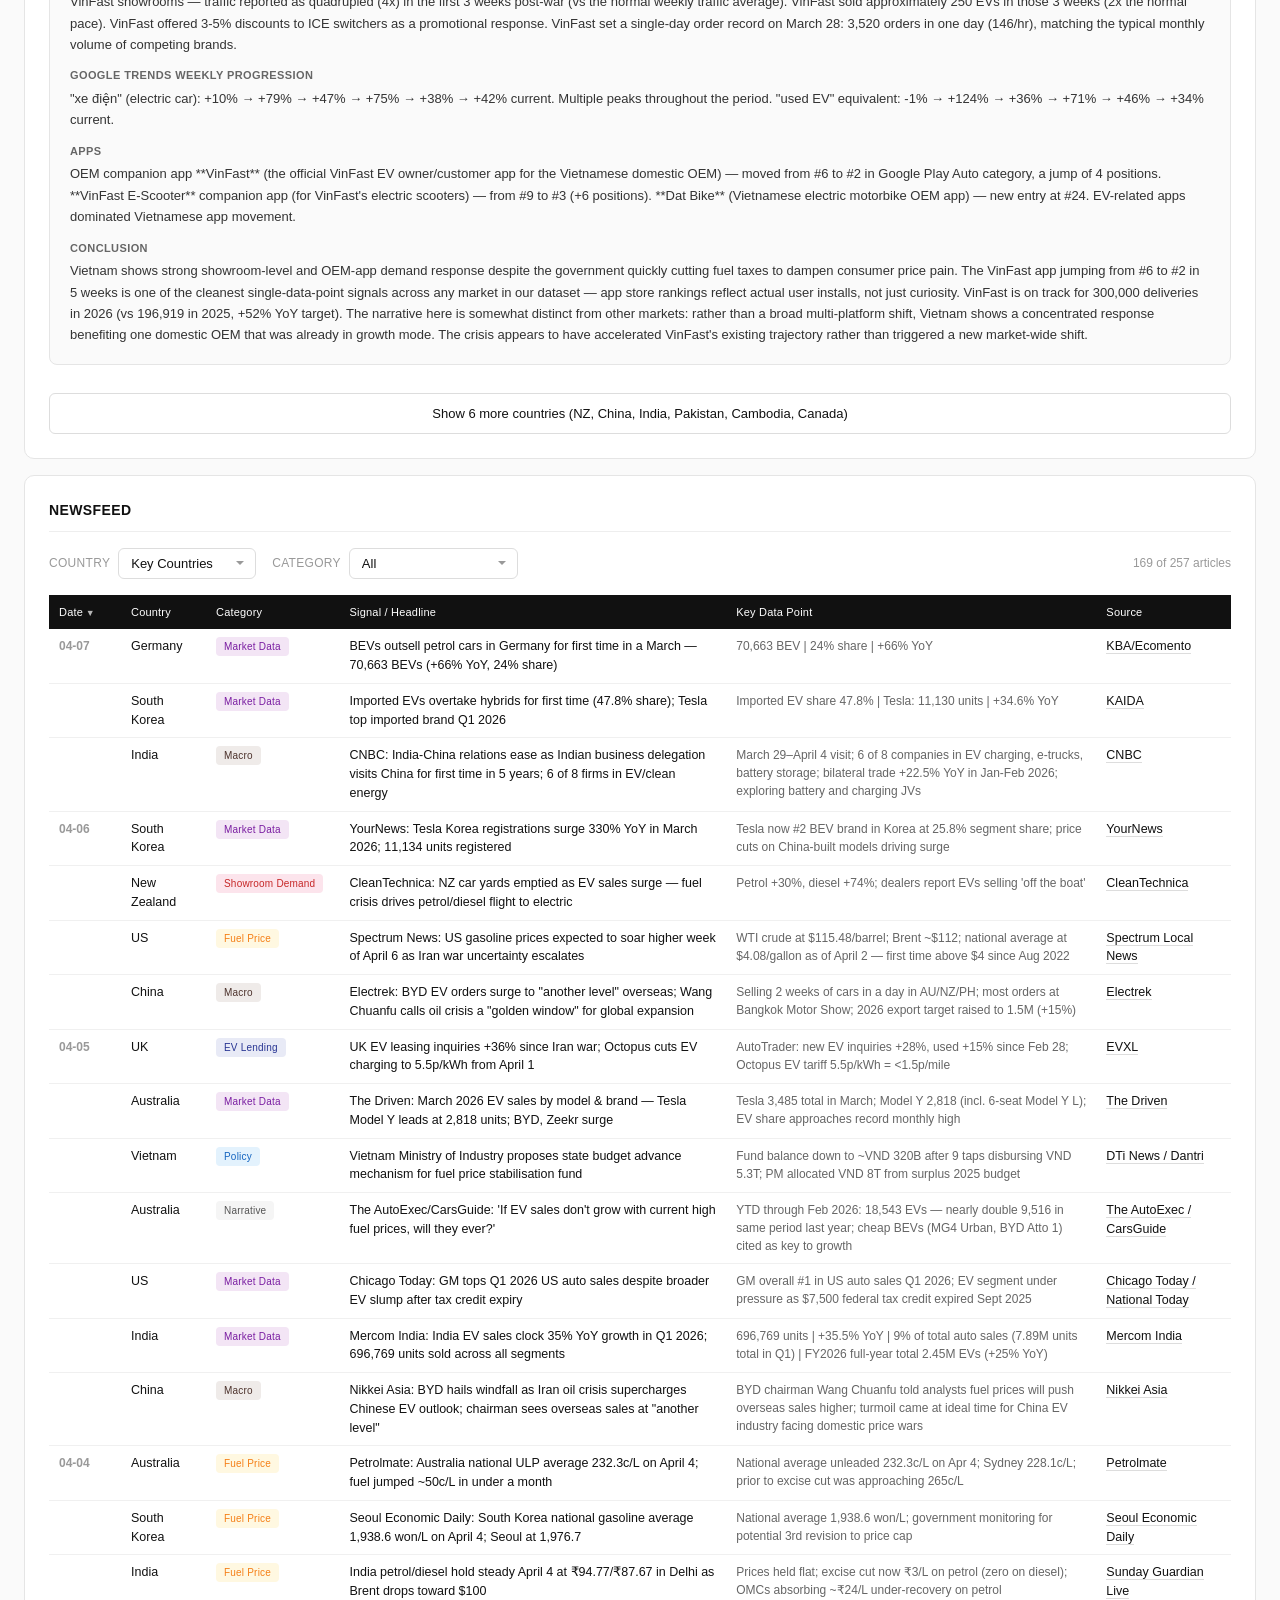
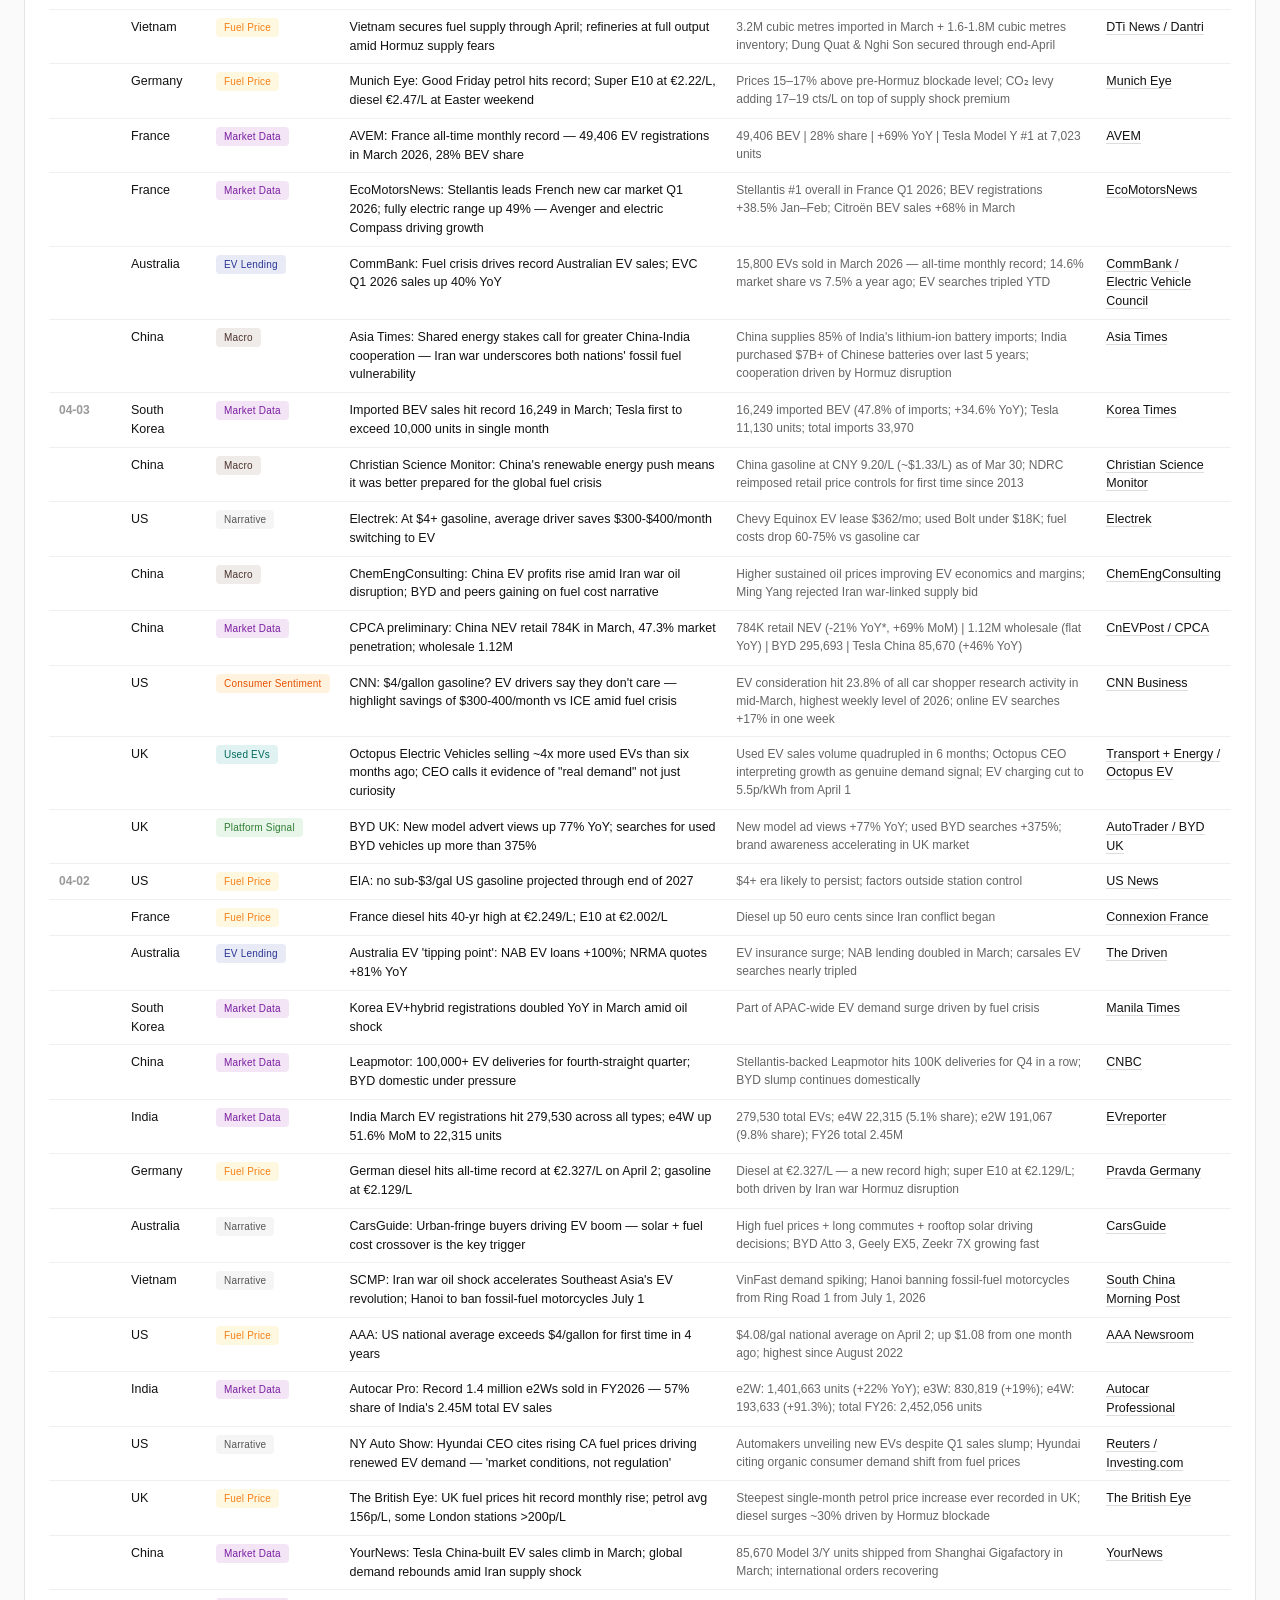
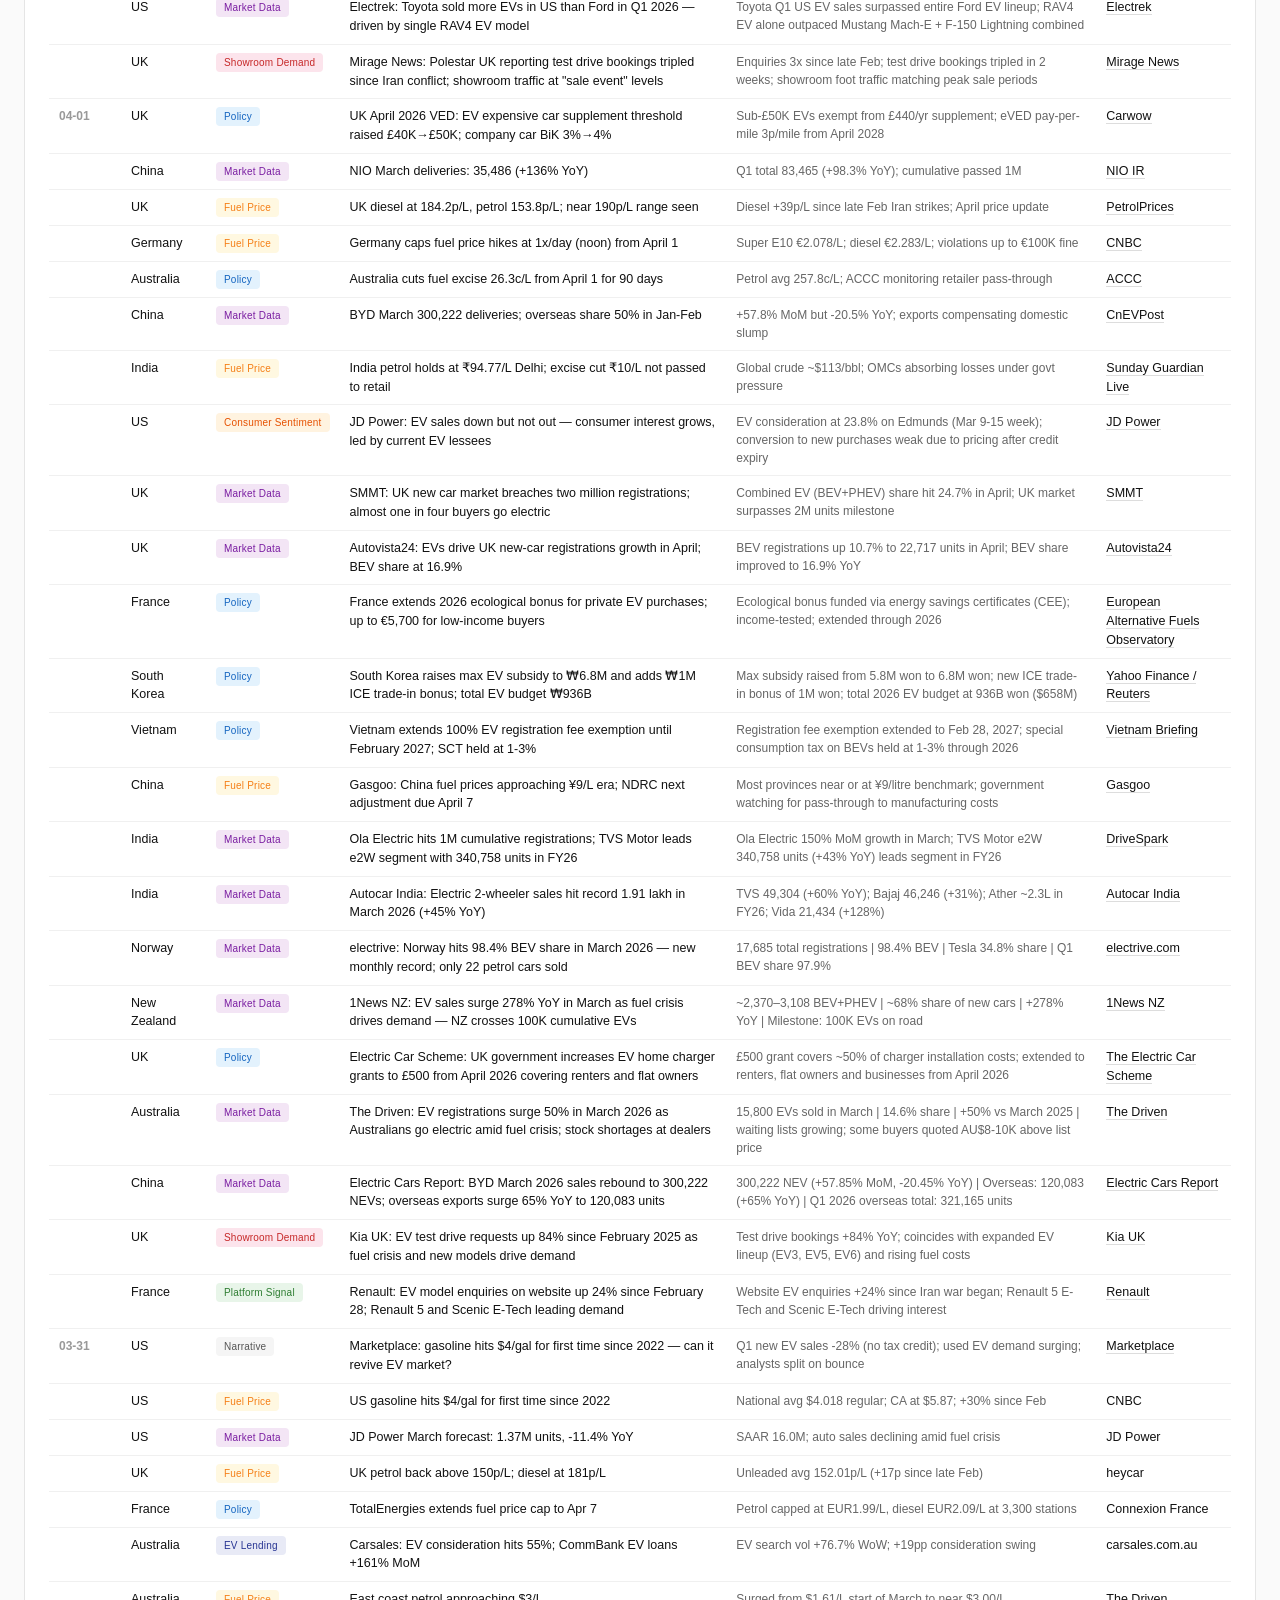
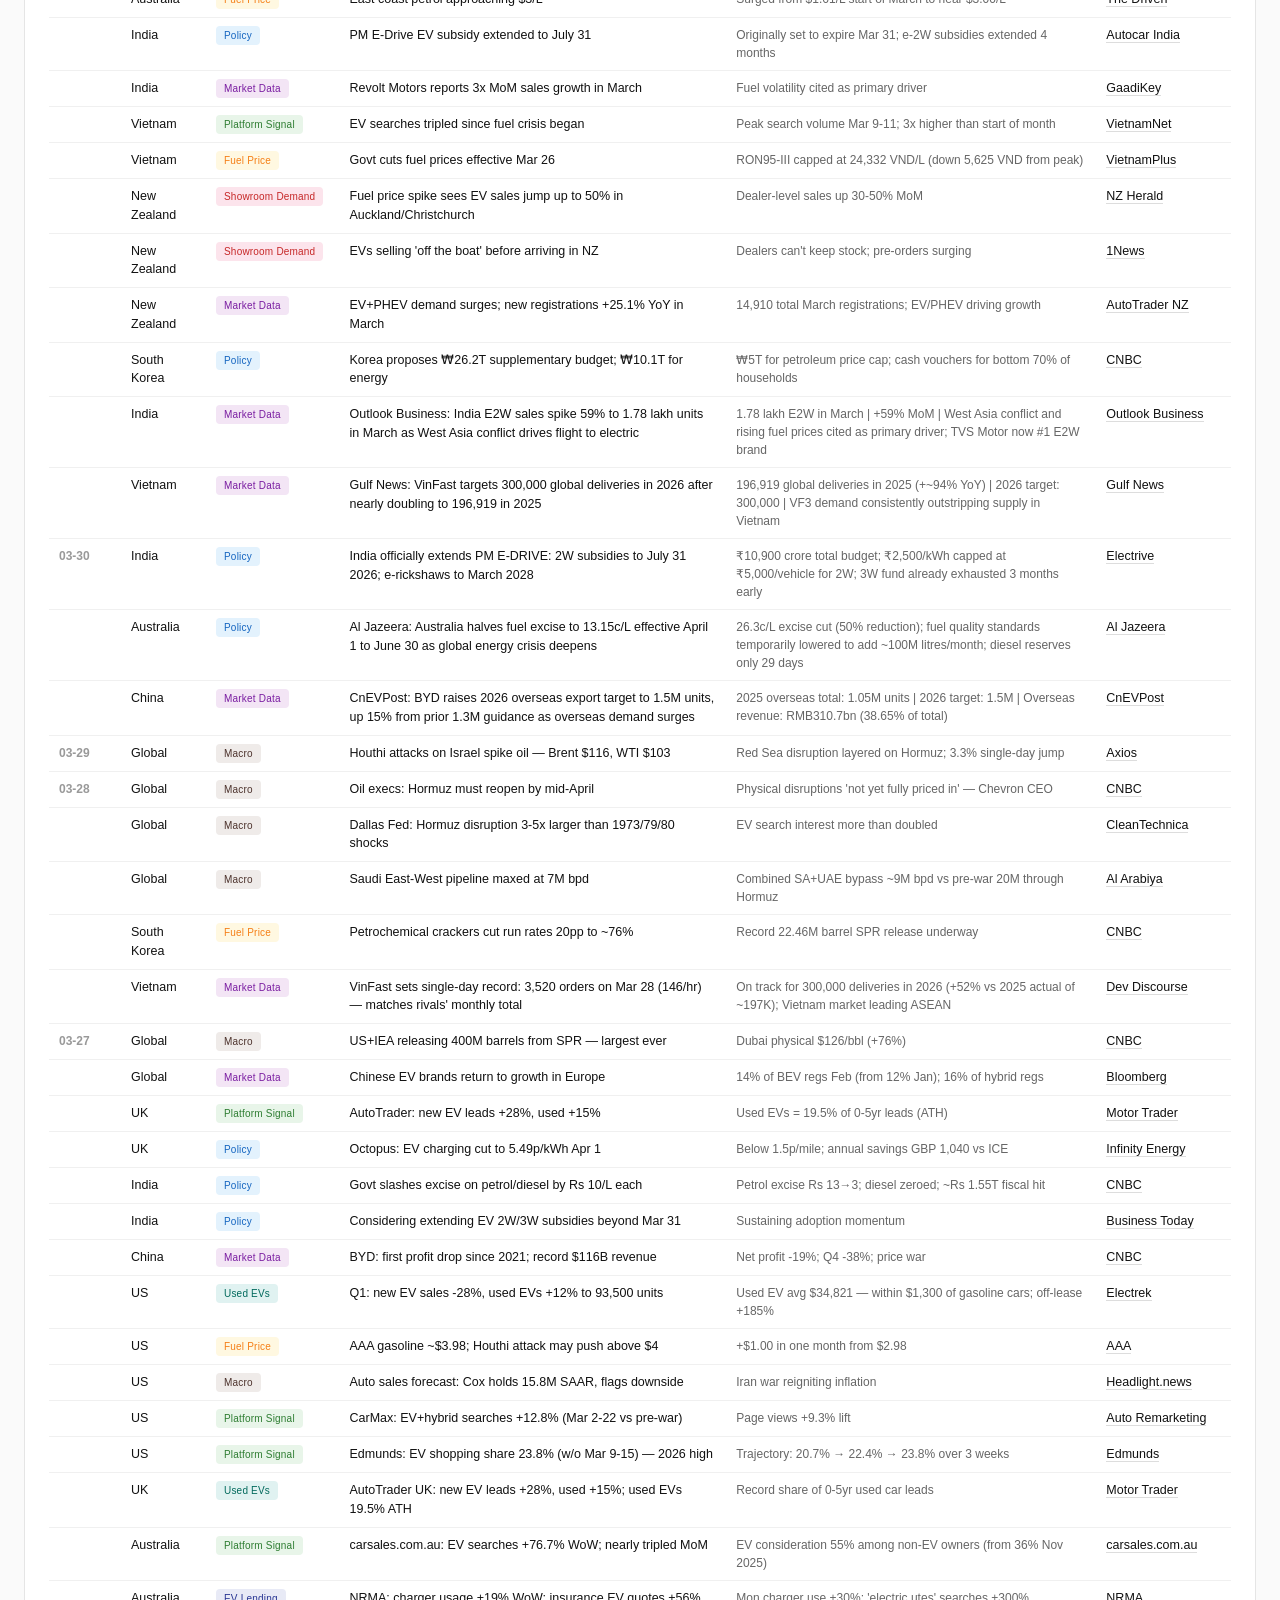
==== commit 3fb221e3: "newsfeed: group articles by date with subtle separator" ====
--- a/index.html
+++ b/index.html
@@ -4,7 +4,7 @@
     <meta charset="UTF-8">
     <meta name="viewport" content="width=device-width, initial-scale=1.0">
     <title>EV Interest Tracker</title>
-    <link rel="stylesheet" href="style.css?v=7">
+    <link rel="stylesheet" href="style.css?v=8">
     <meta http-equiv="Cache-Control" content="no-cache, no-store, must-revalidate">
     <meta http-equiv="Pragma" content="no-cache">
     <meta http-equiv="Expires" content="0">
@@ -127,6 +127,6 @@
         <p>energysada.com <span id="footer-date"></span></p>
     </footer>
 
-    <script src="script.js?v=7"></script>
+    <script src="script.js?v=8"></script>
 </body>
 </html>
--- a/style.css
+++ b/style.css
@@ -78,6 +78,19 @@
     background: #fafafa;
 }
 
+/* ============ NEWSFEED DATE GROUPING ============ */
+#news-table tr.date-group-start td {
+    border-top: 1px solid #d4d4d4 !important;
+}
+#news-table .date-cell-first {
+    font-weight: 600;
+    color: #111;
+    white-space: nowrap;
+}
+#news-table .date-cell-cont {
+    color: #bbb;
+}
+
 /* ============ HEADER ============ */
 header {
     background: #fff;
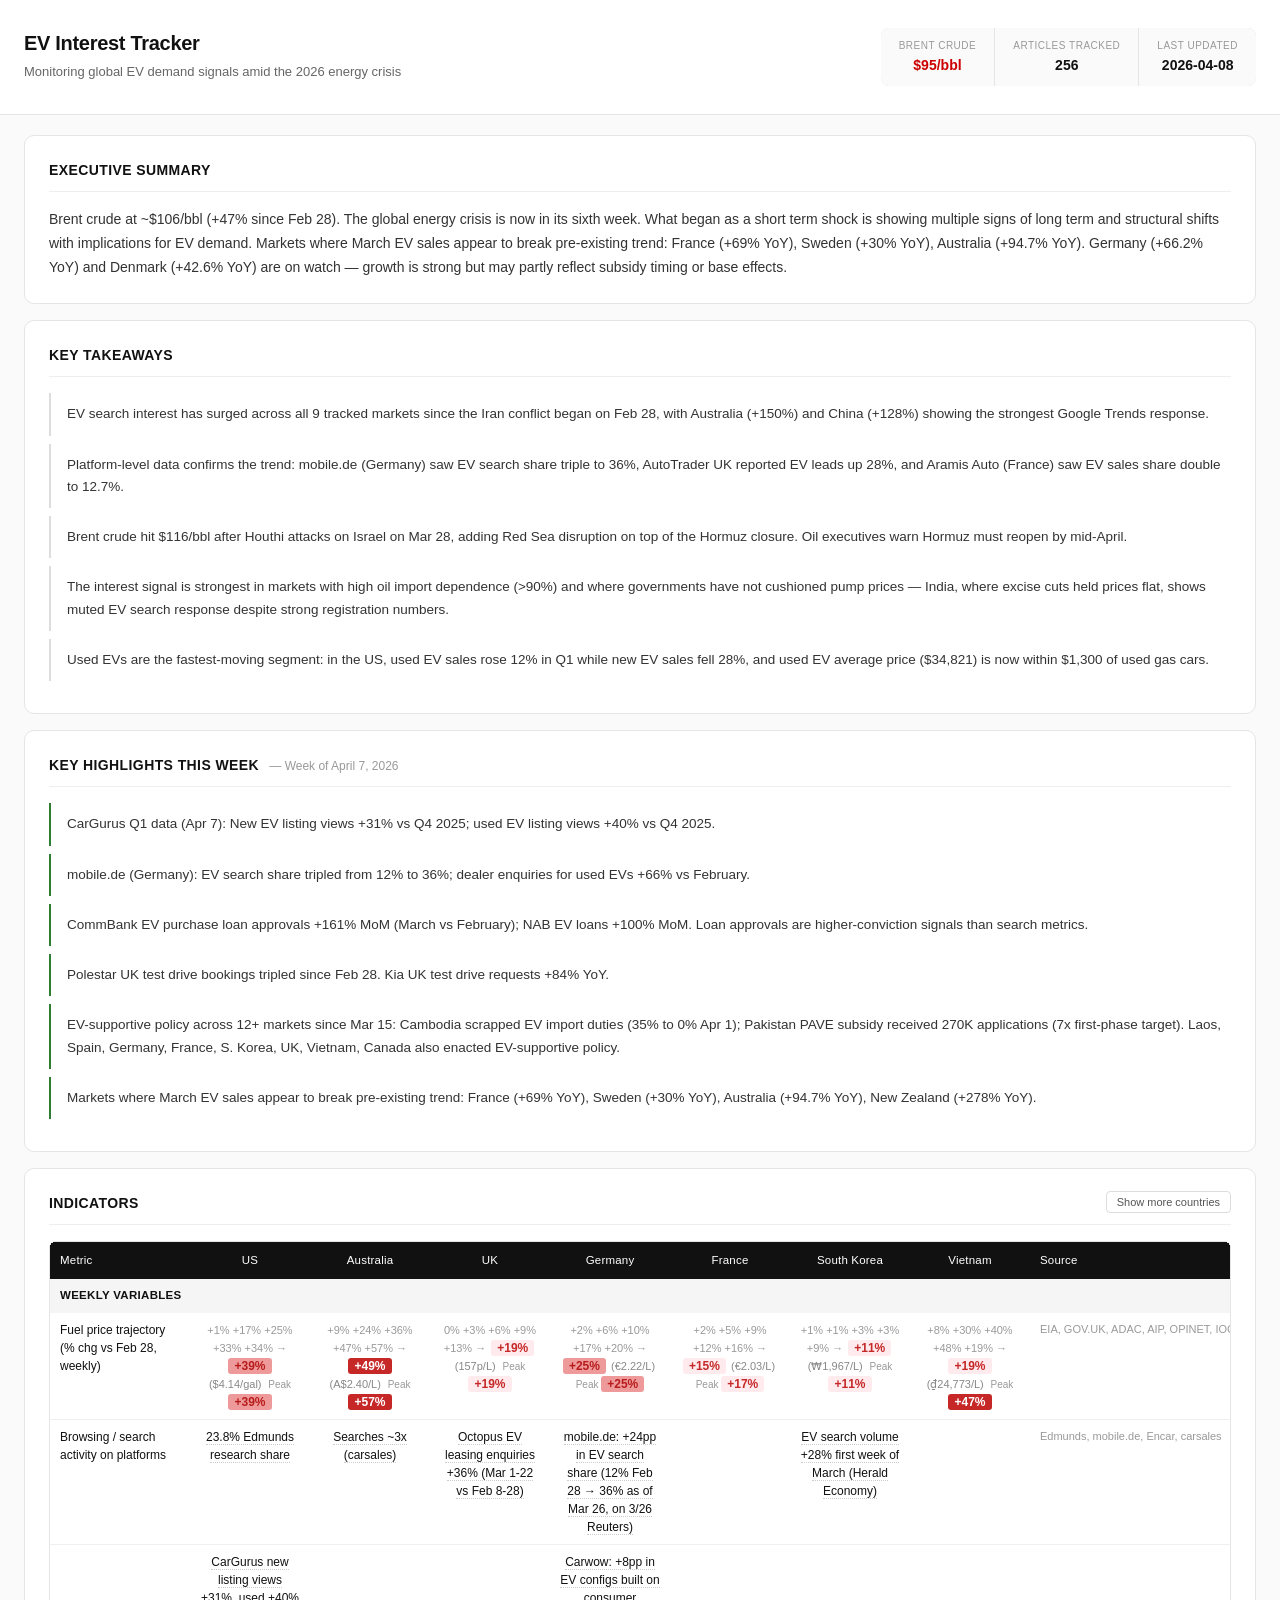
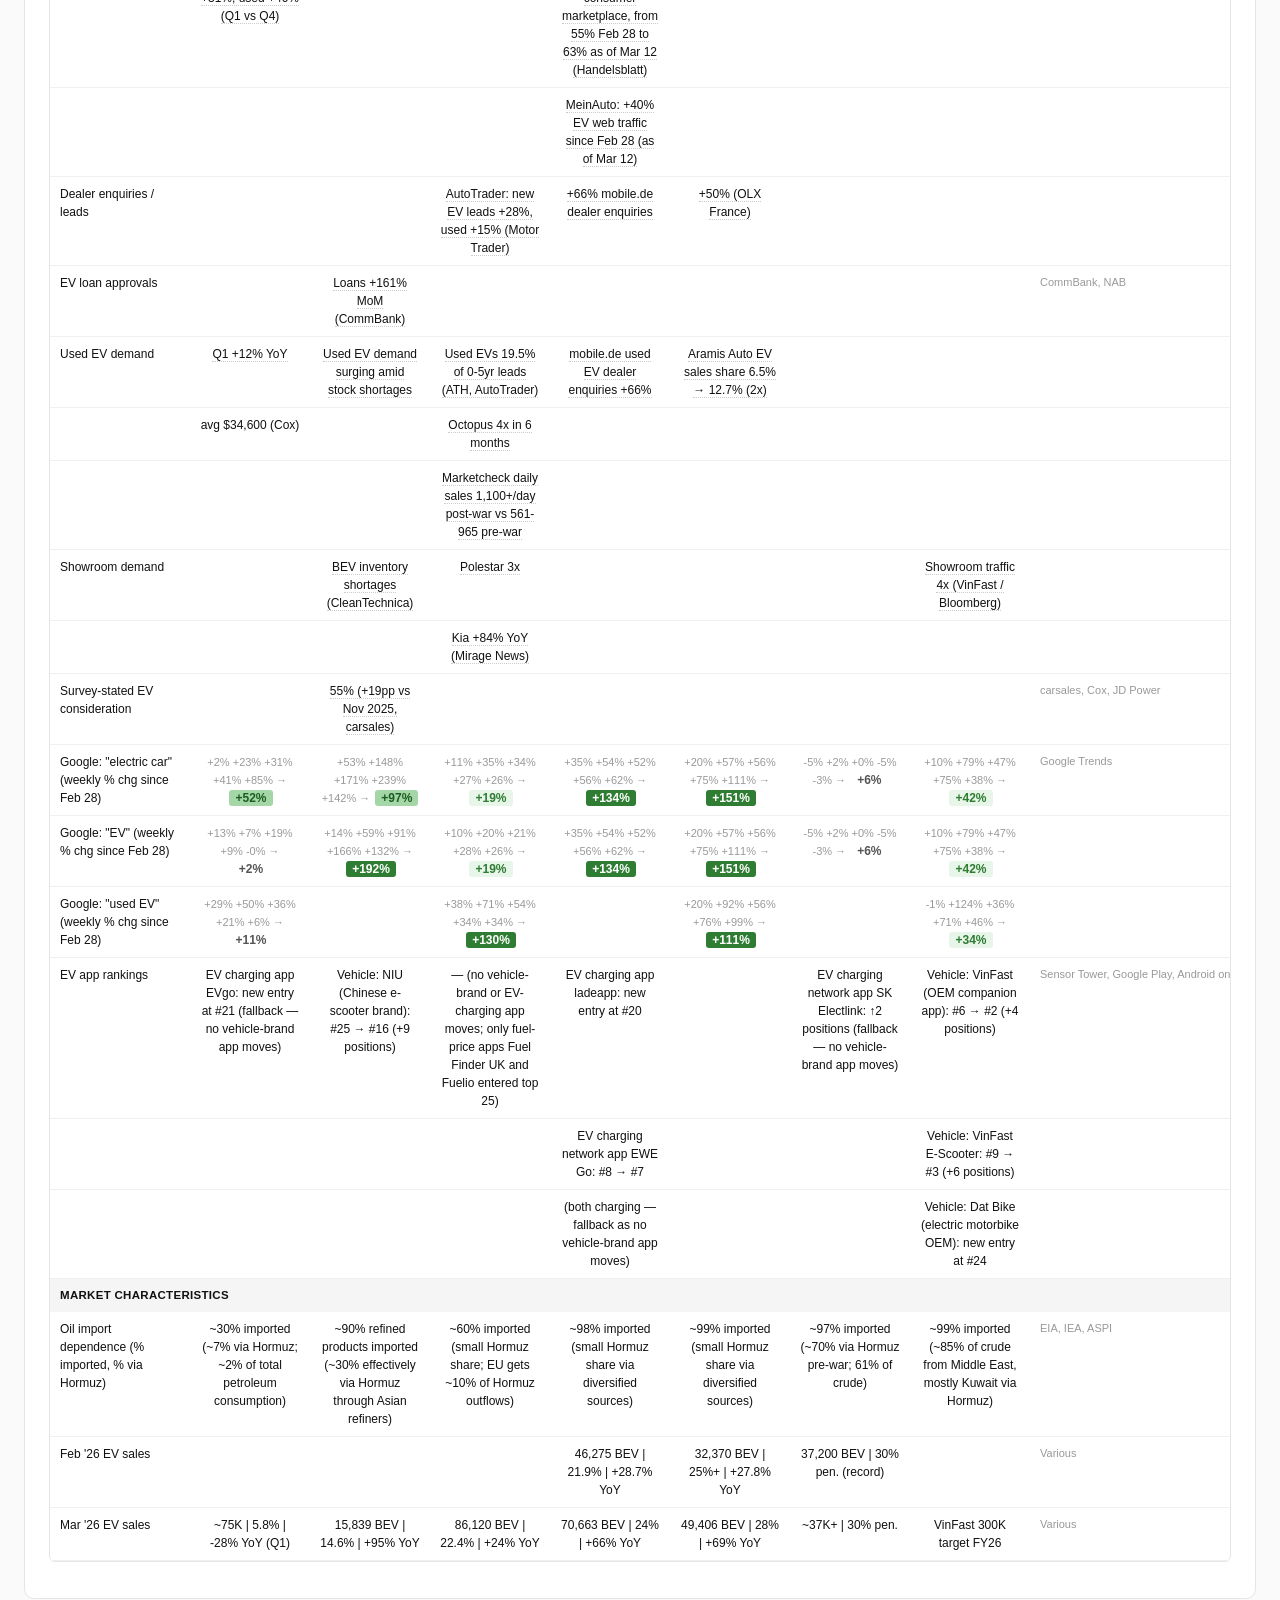
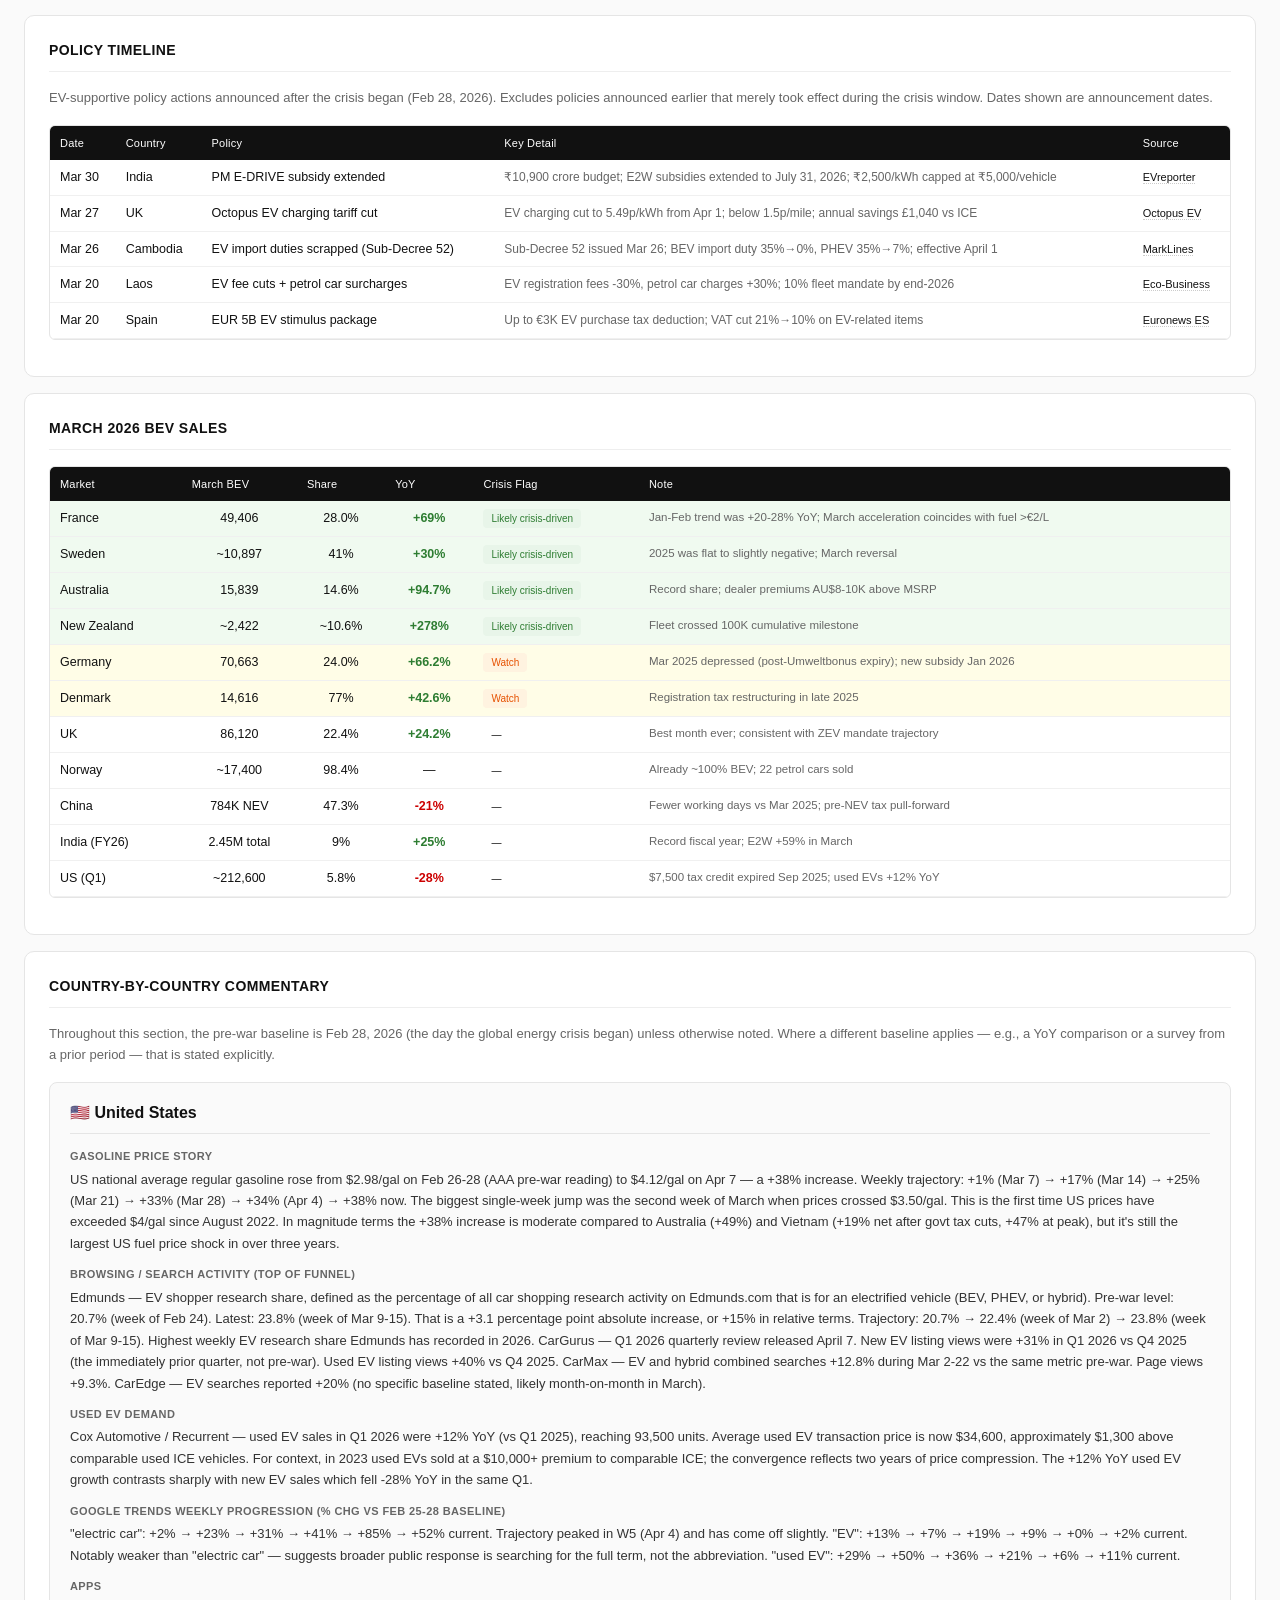
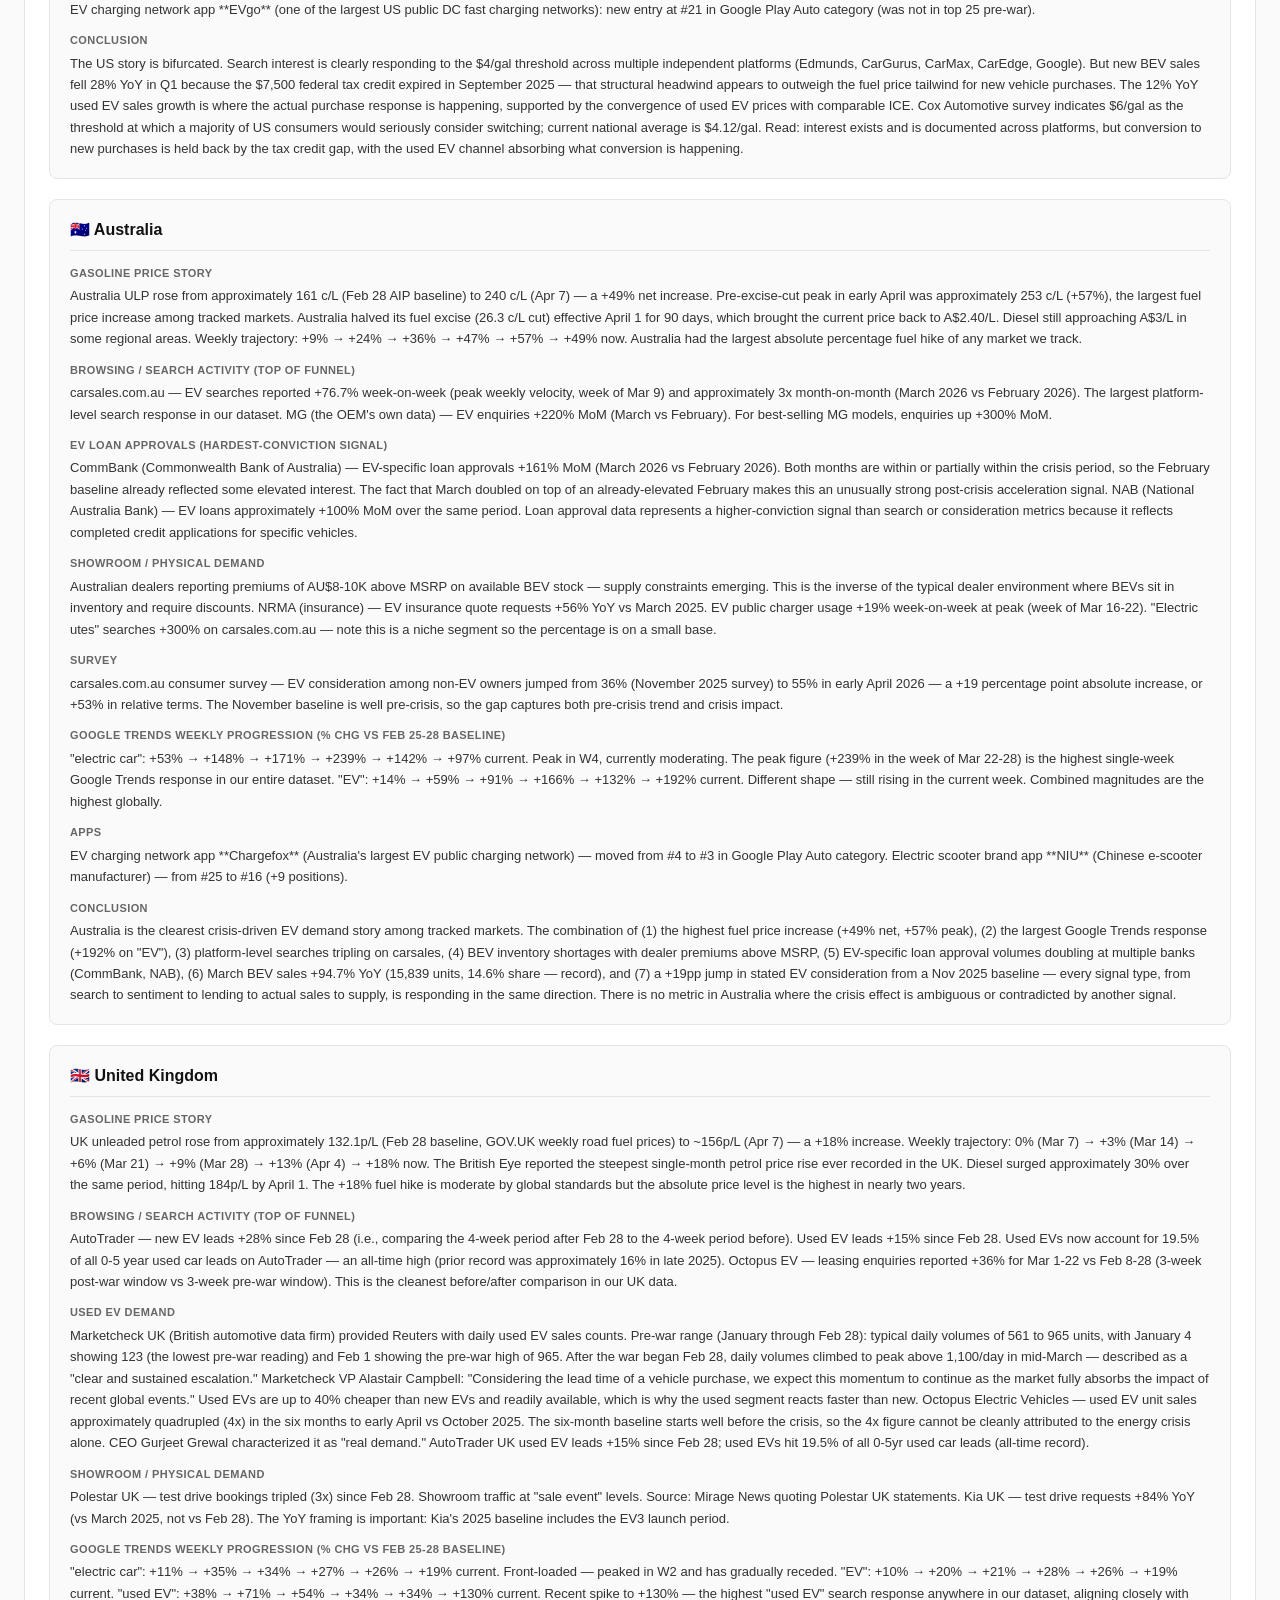
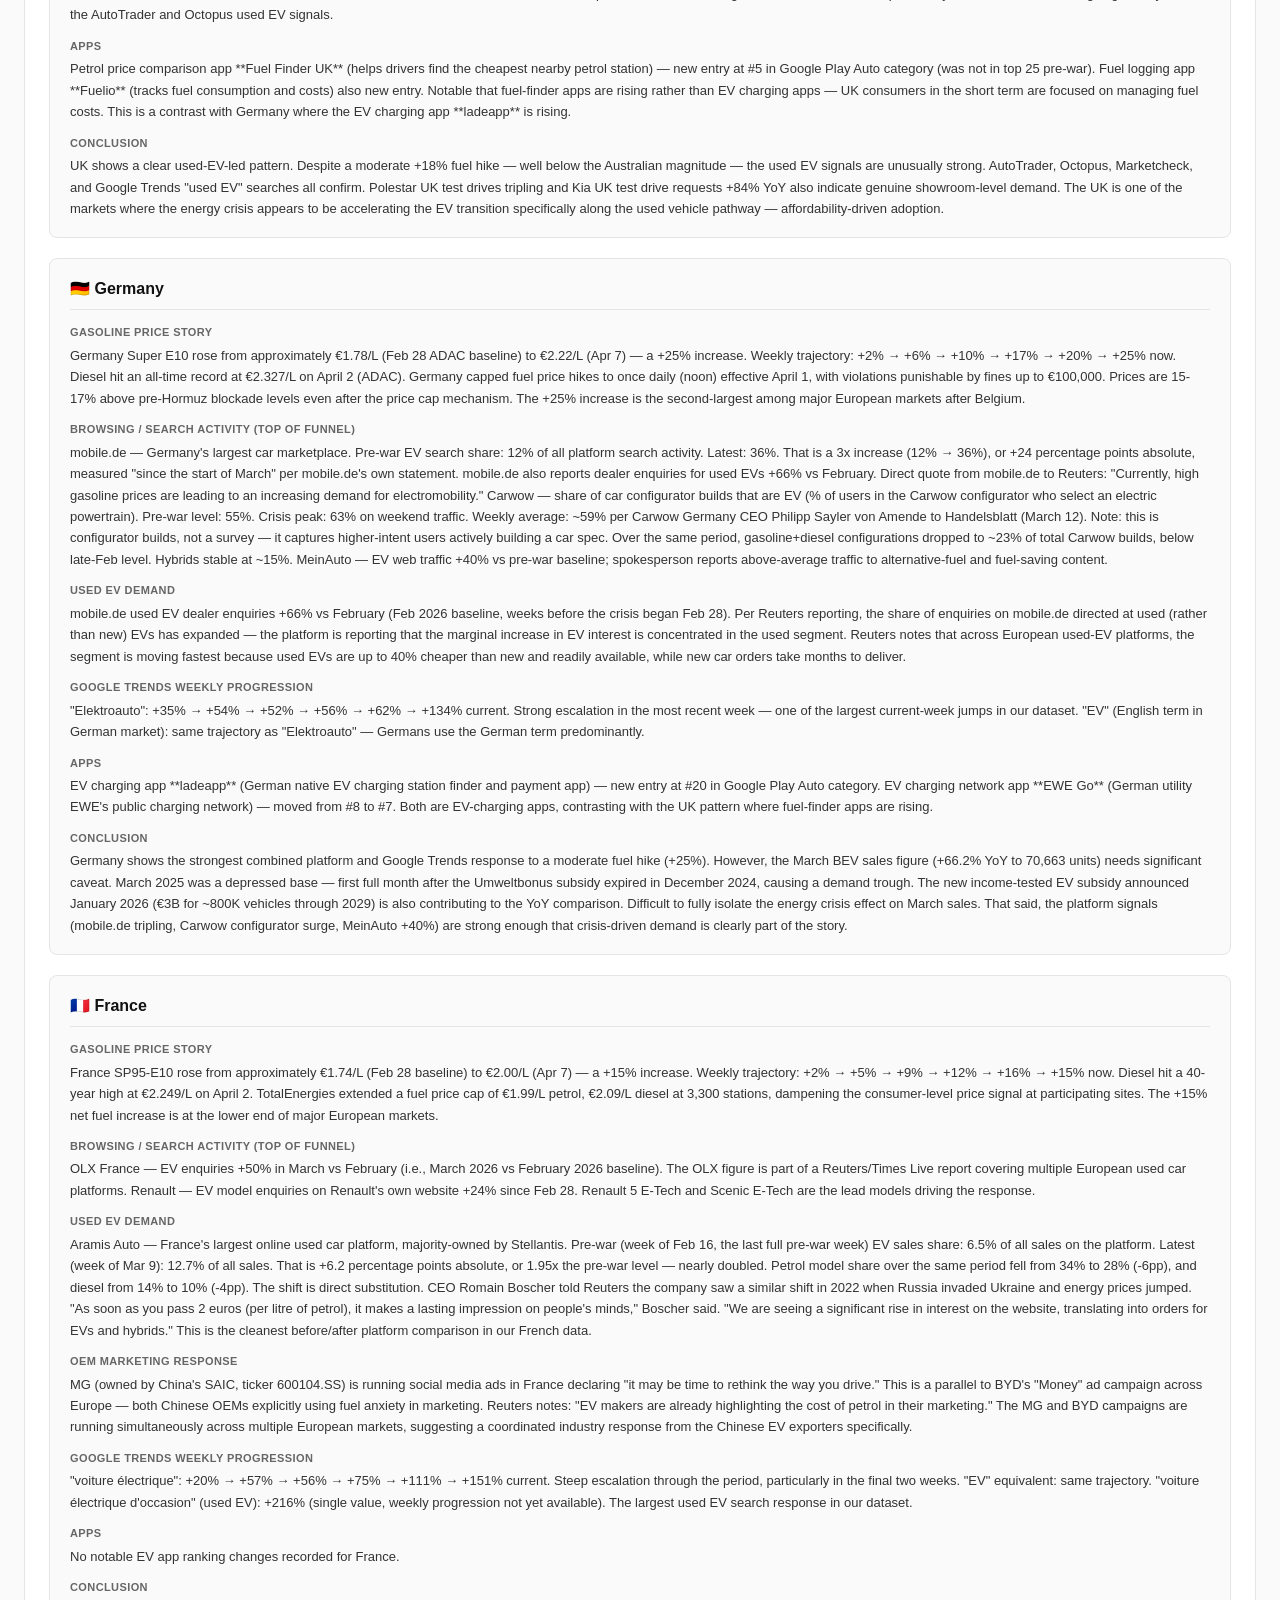
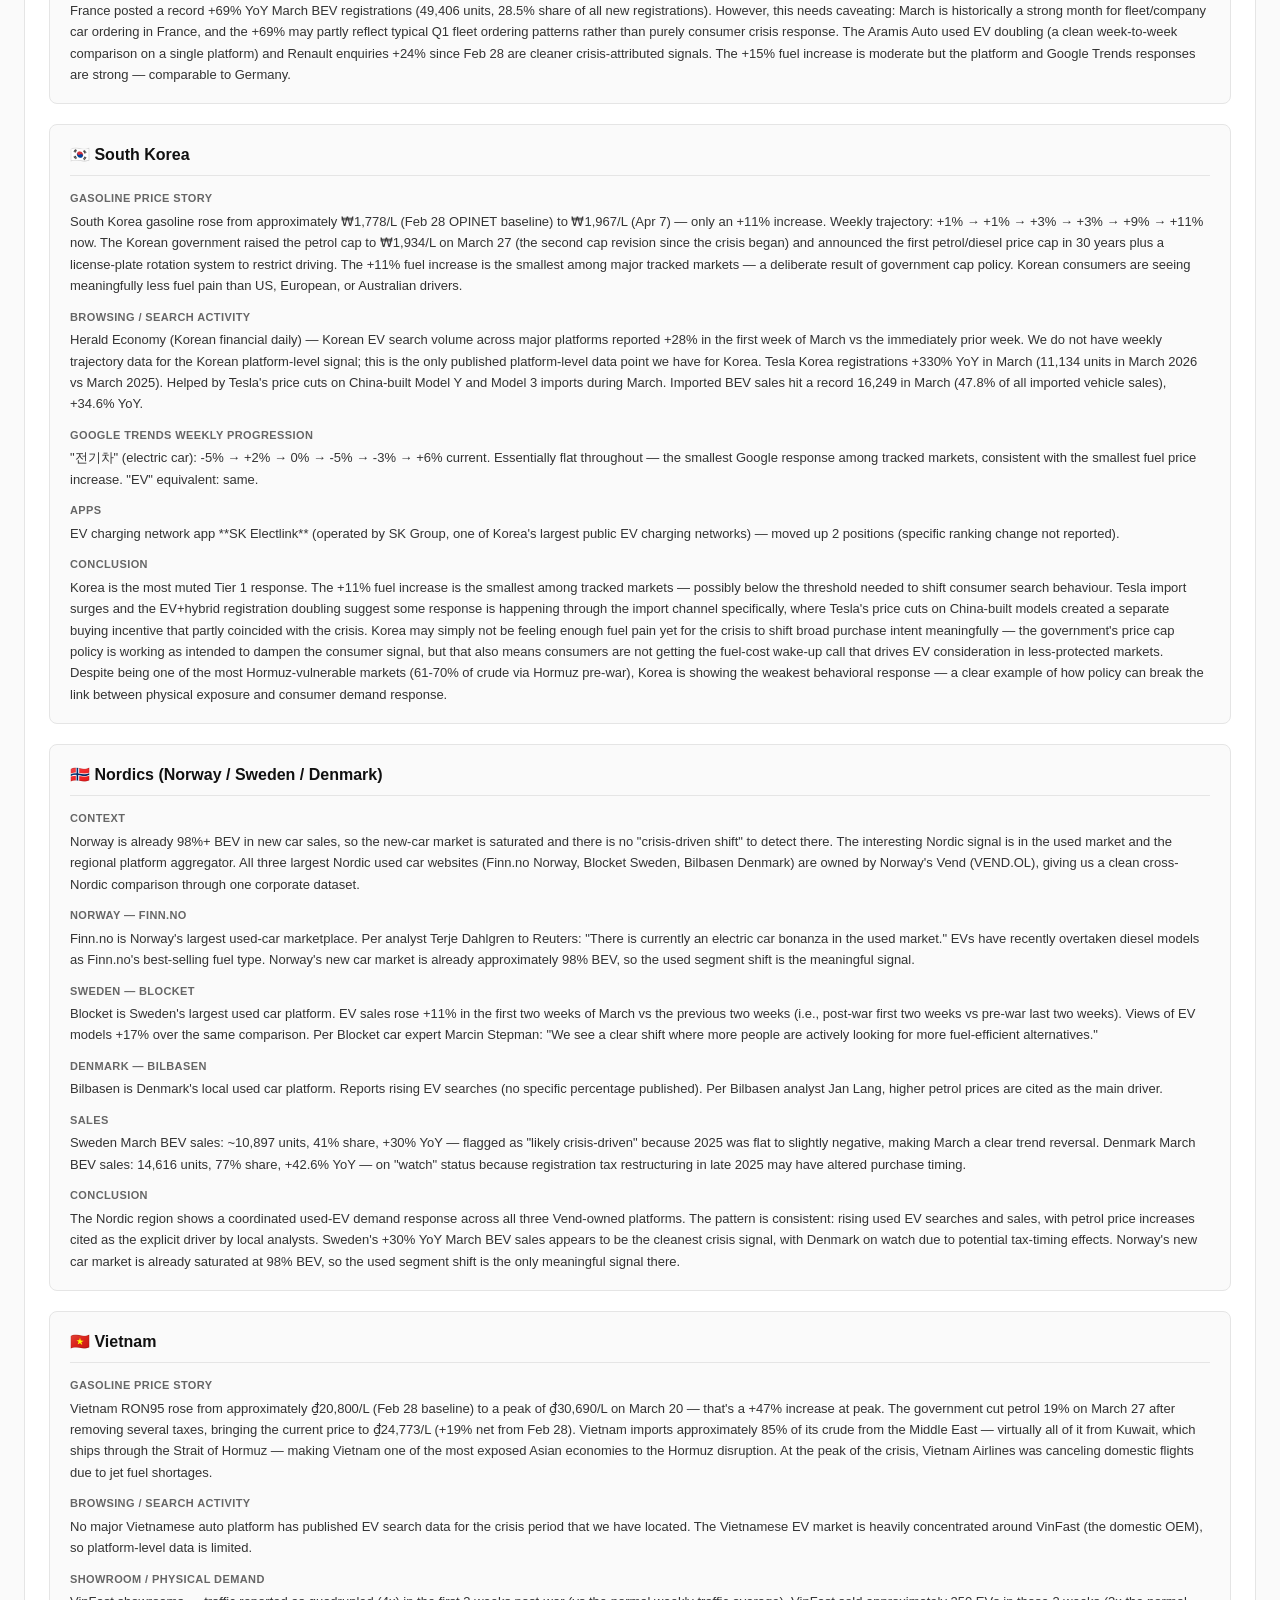
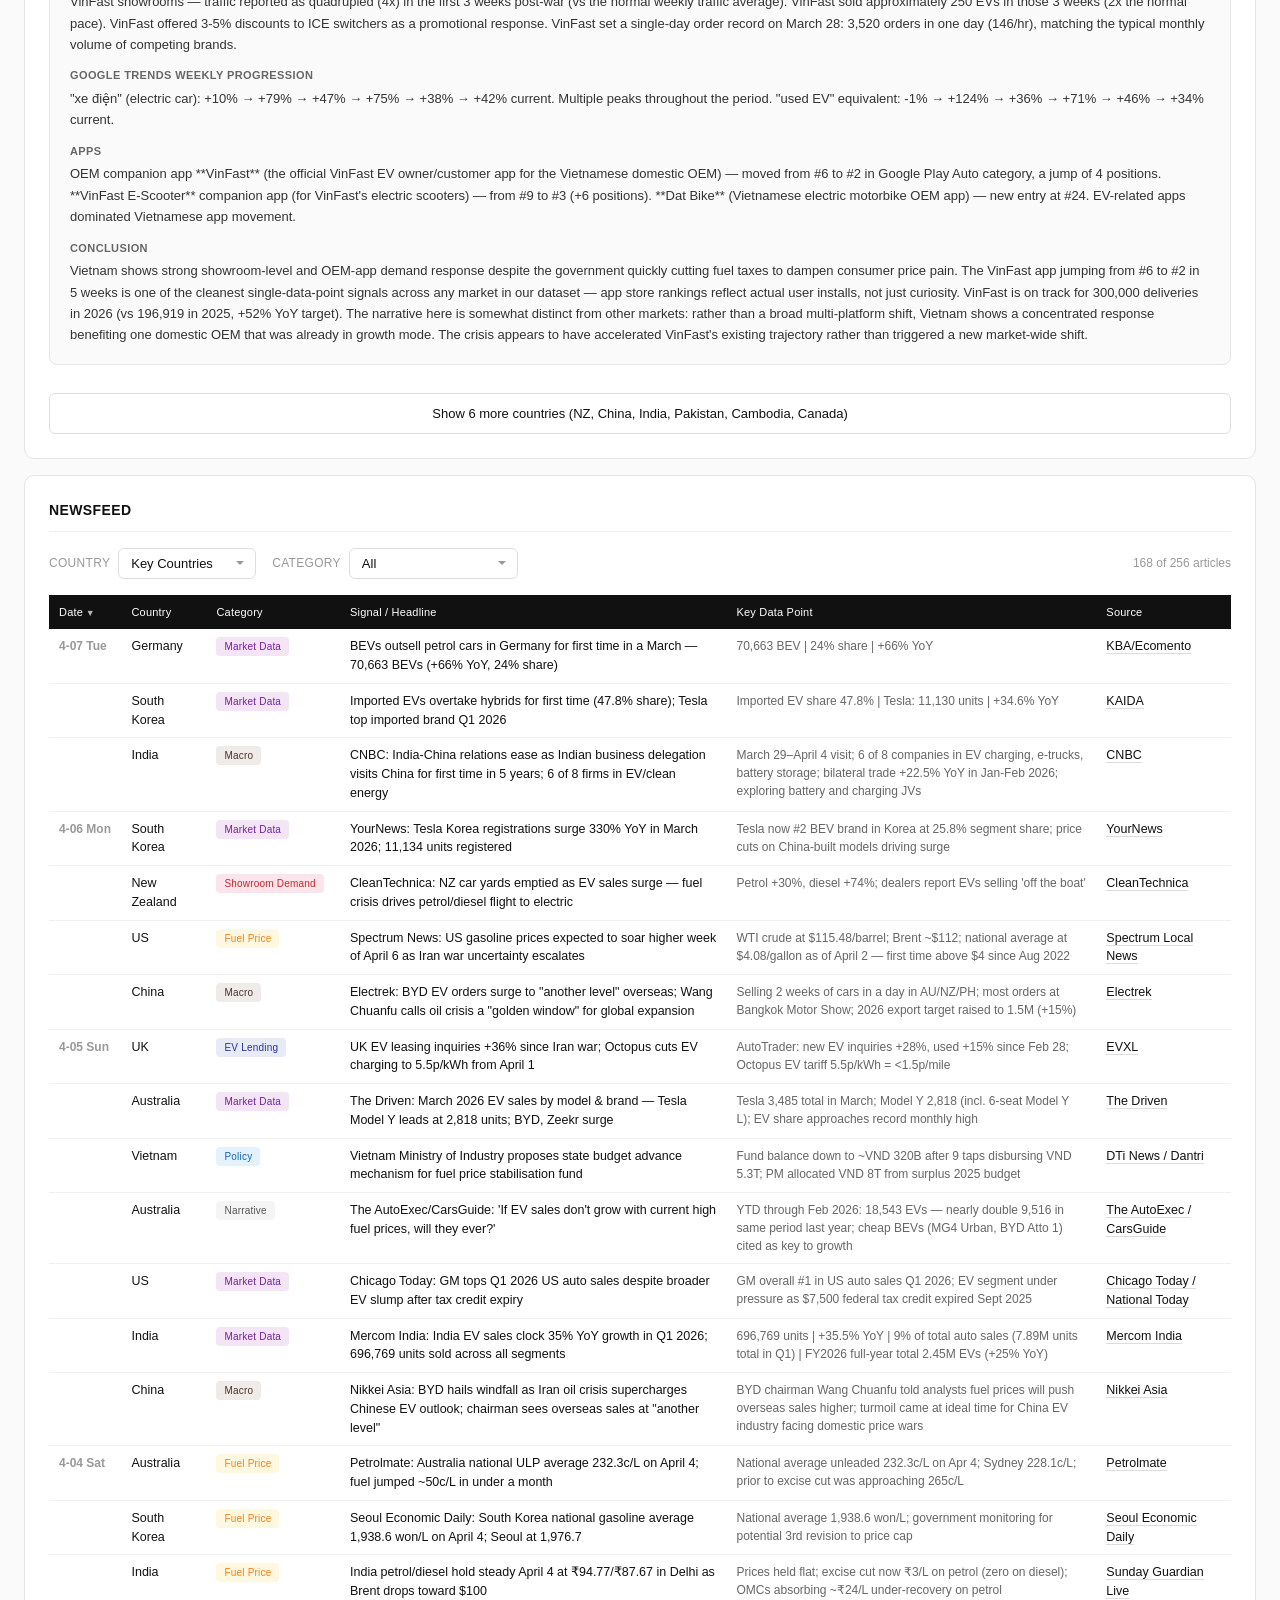
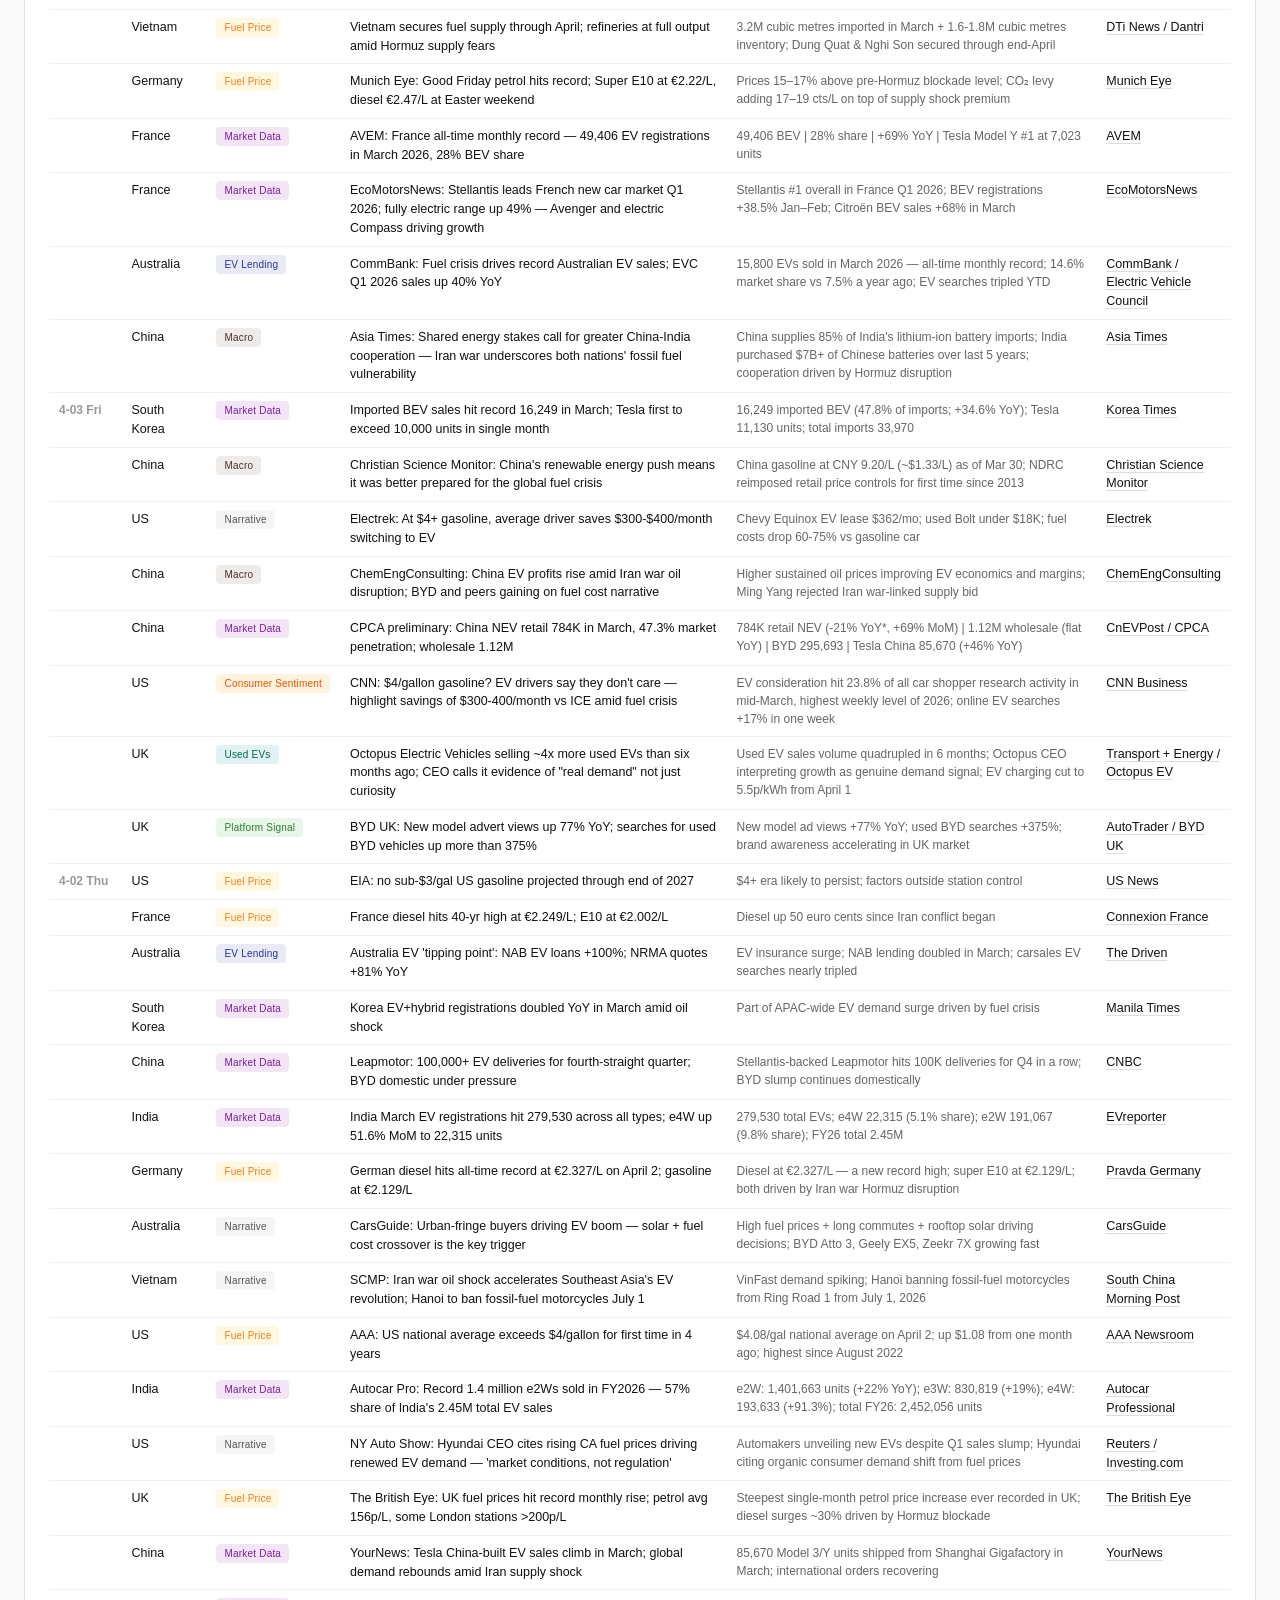
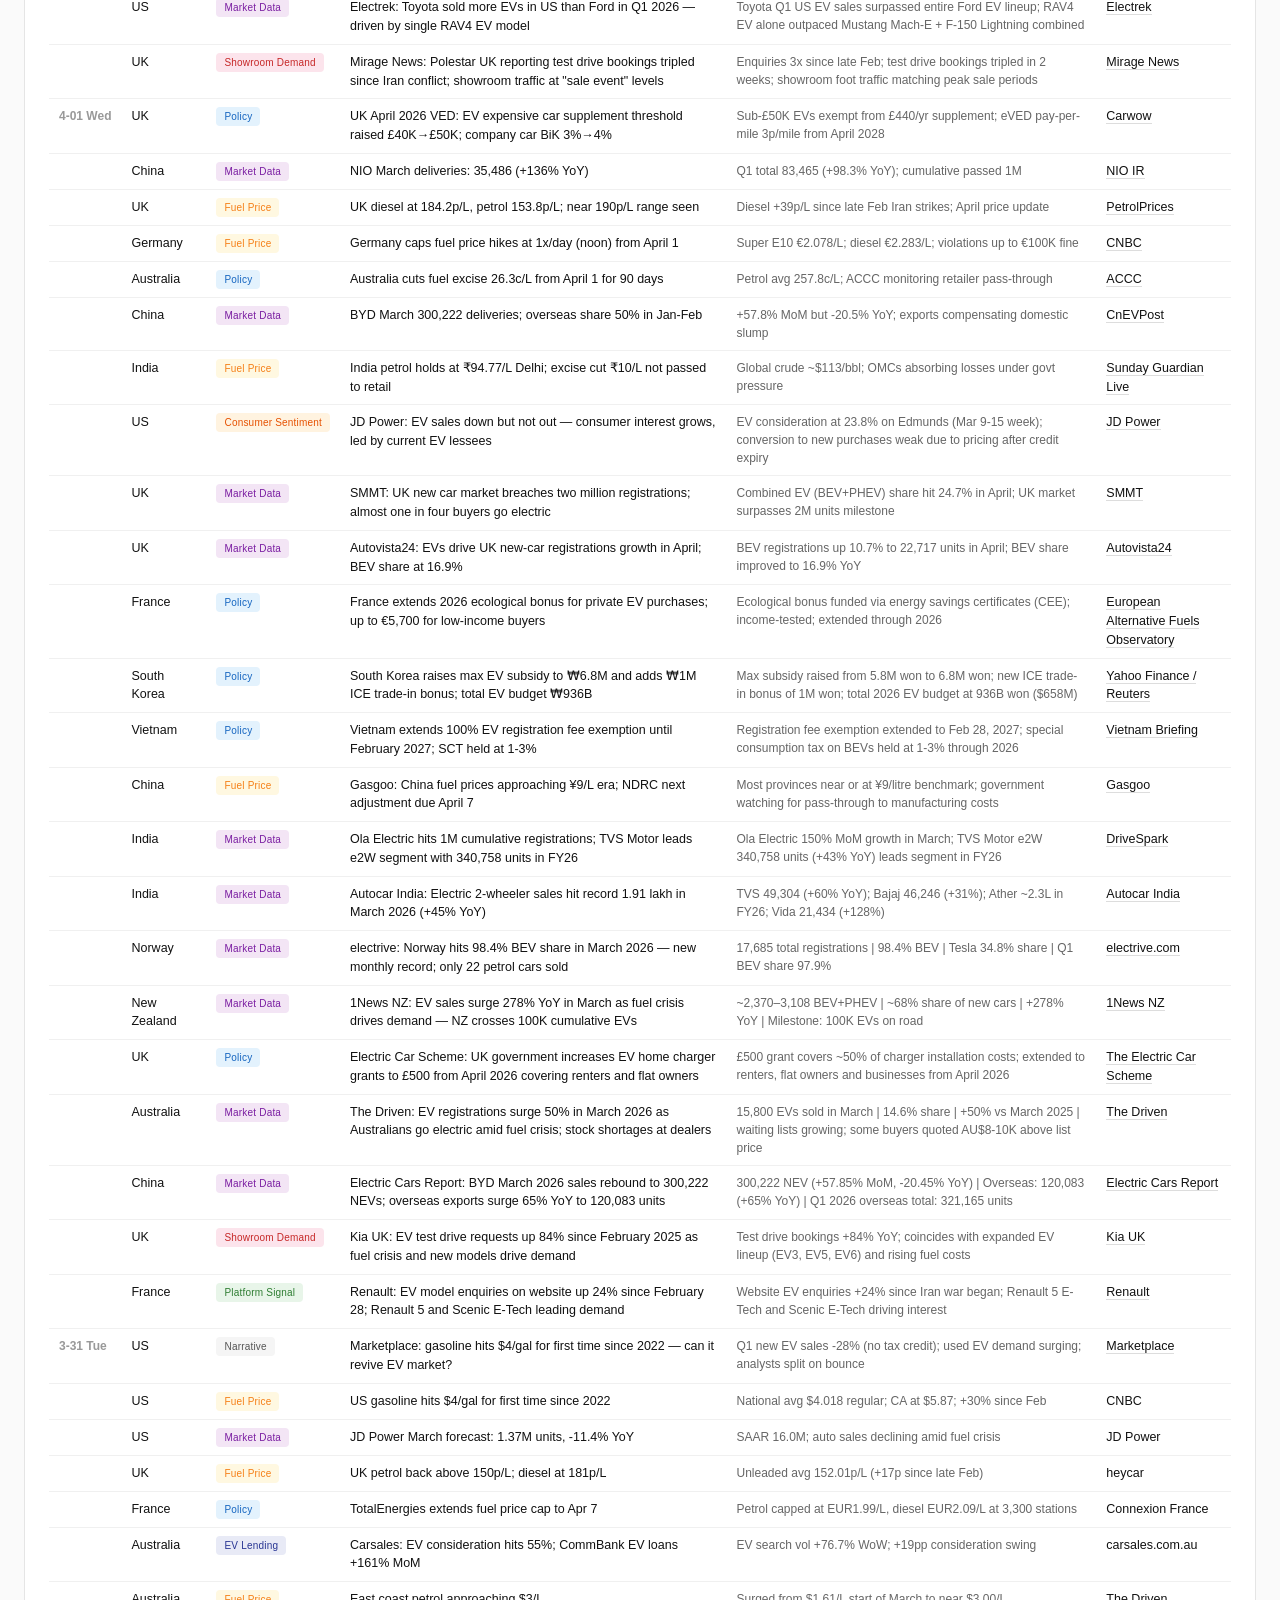
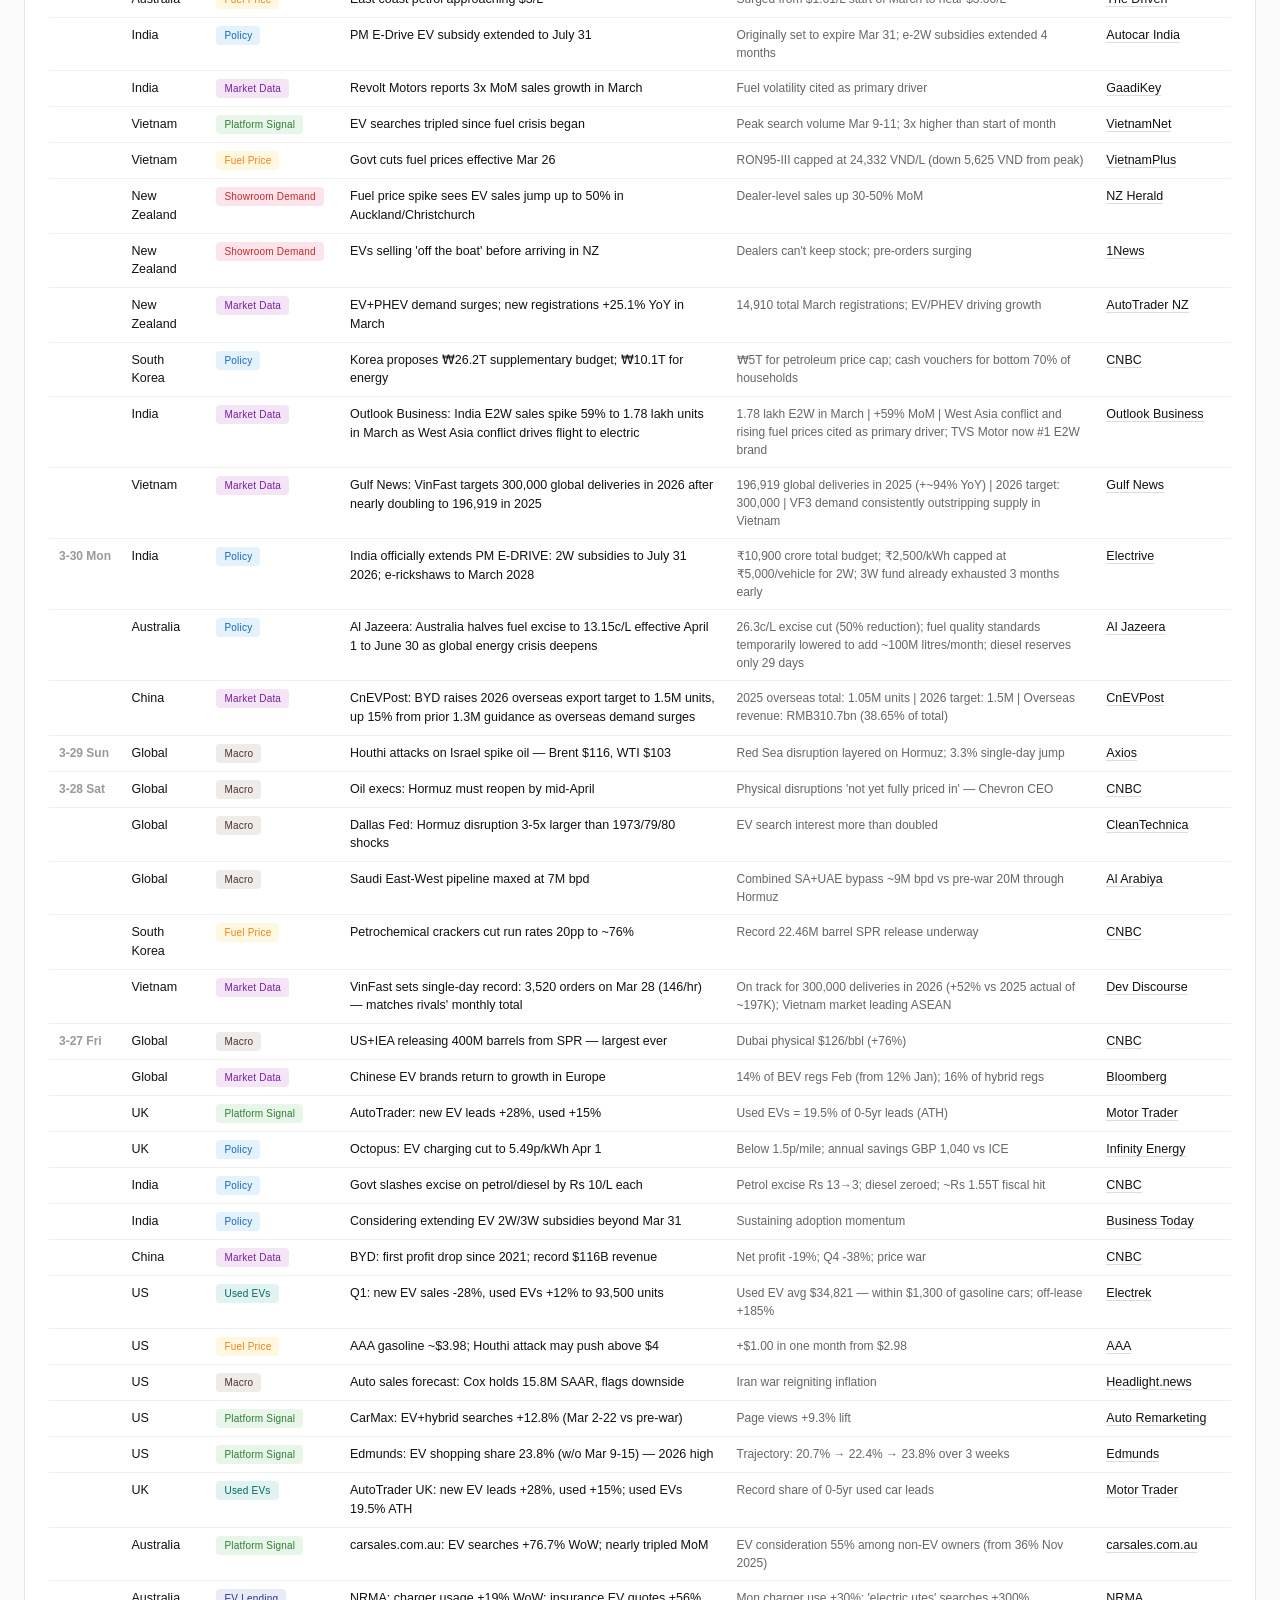
==== commit 17141893: "newsfeed: format dates as M-DD Day (e.g. 2-27 Wed)" ====
--- a/index.html
+++ b/index.html
@@ -127,6 +127,6 @@
         <p>energysada.com <span id="footer-date"></span></p>
     </footer>
 
-    <script src="script.js?v=8"></script>
+    <script src="script.js?v=9"></script>
 </body>
 </html>
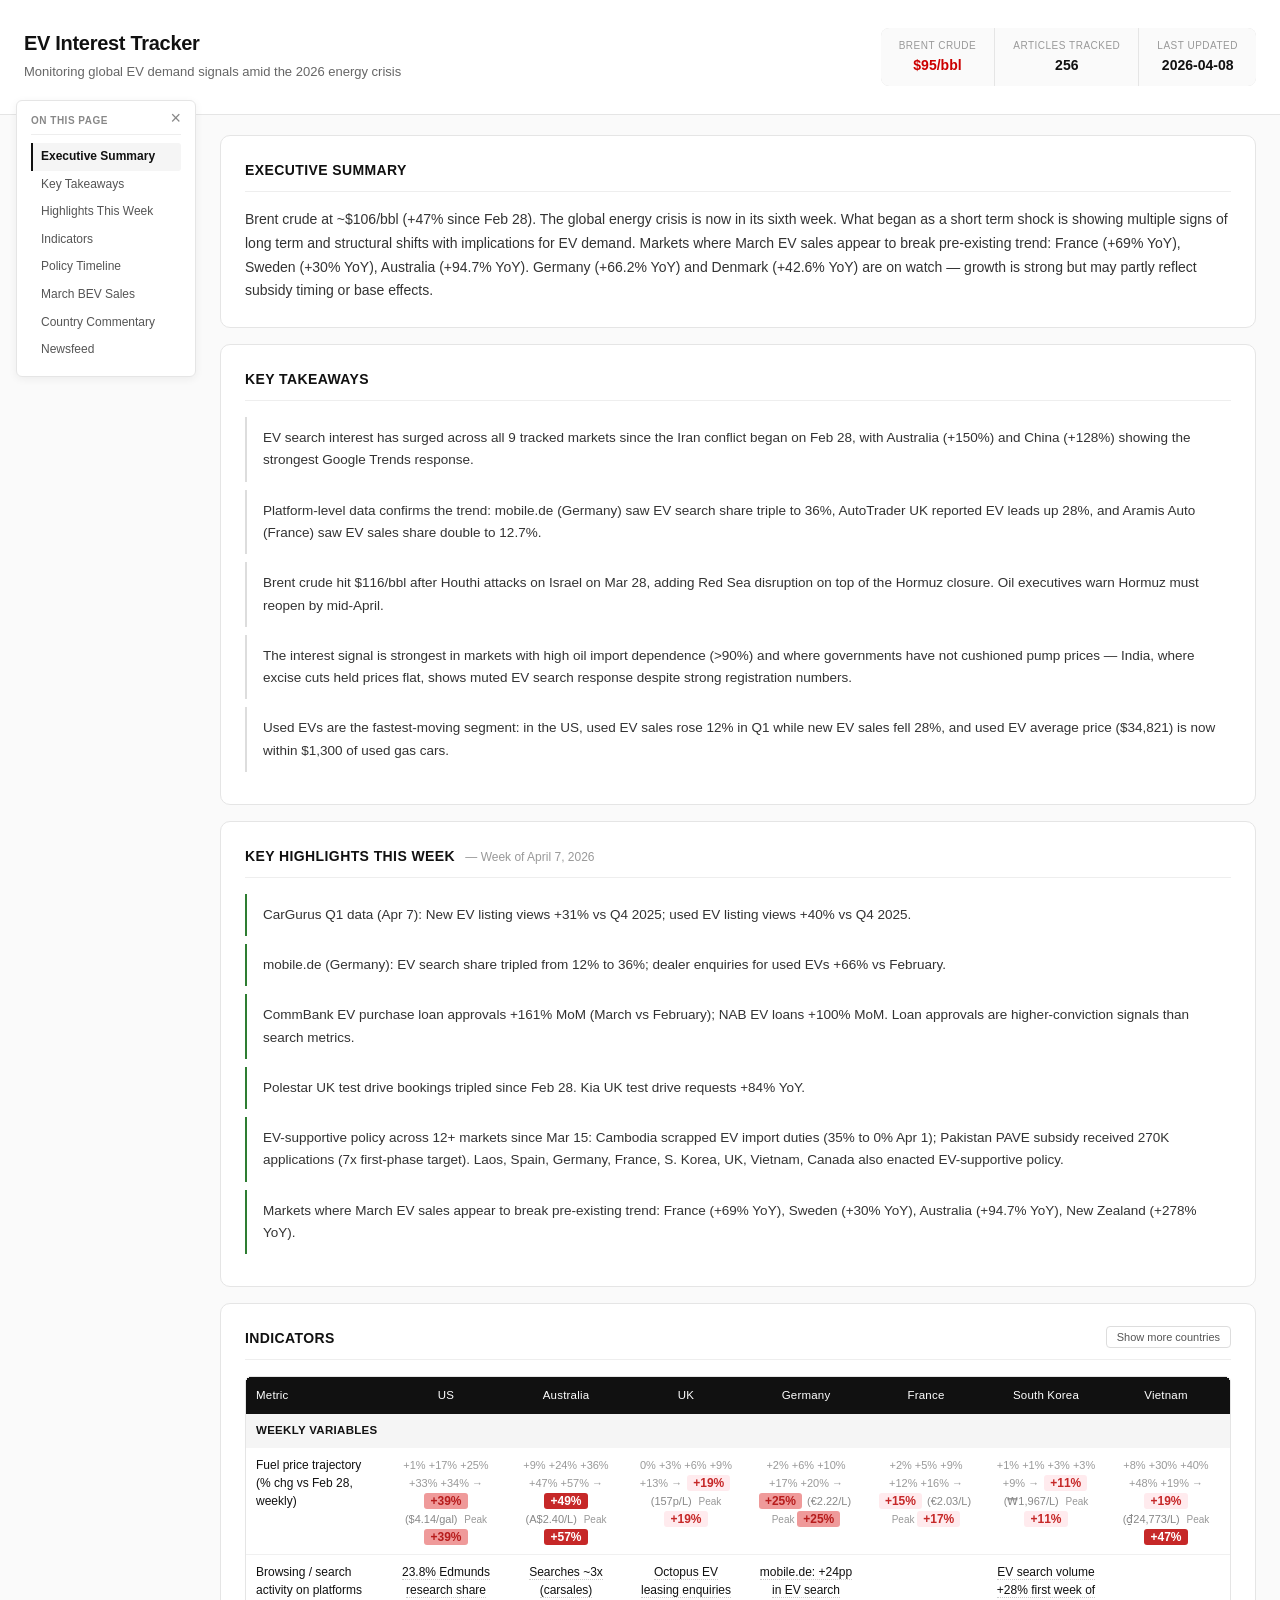
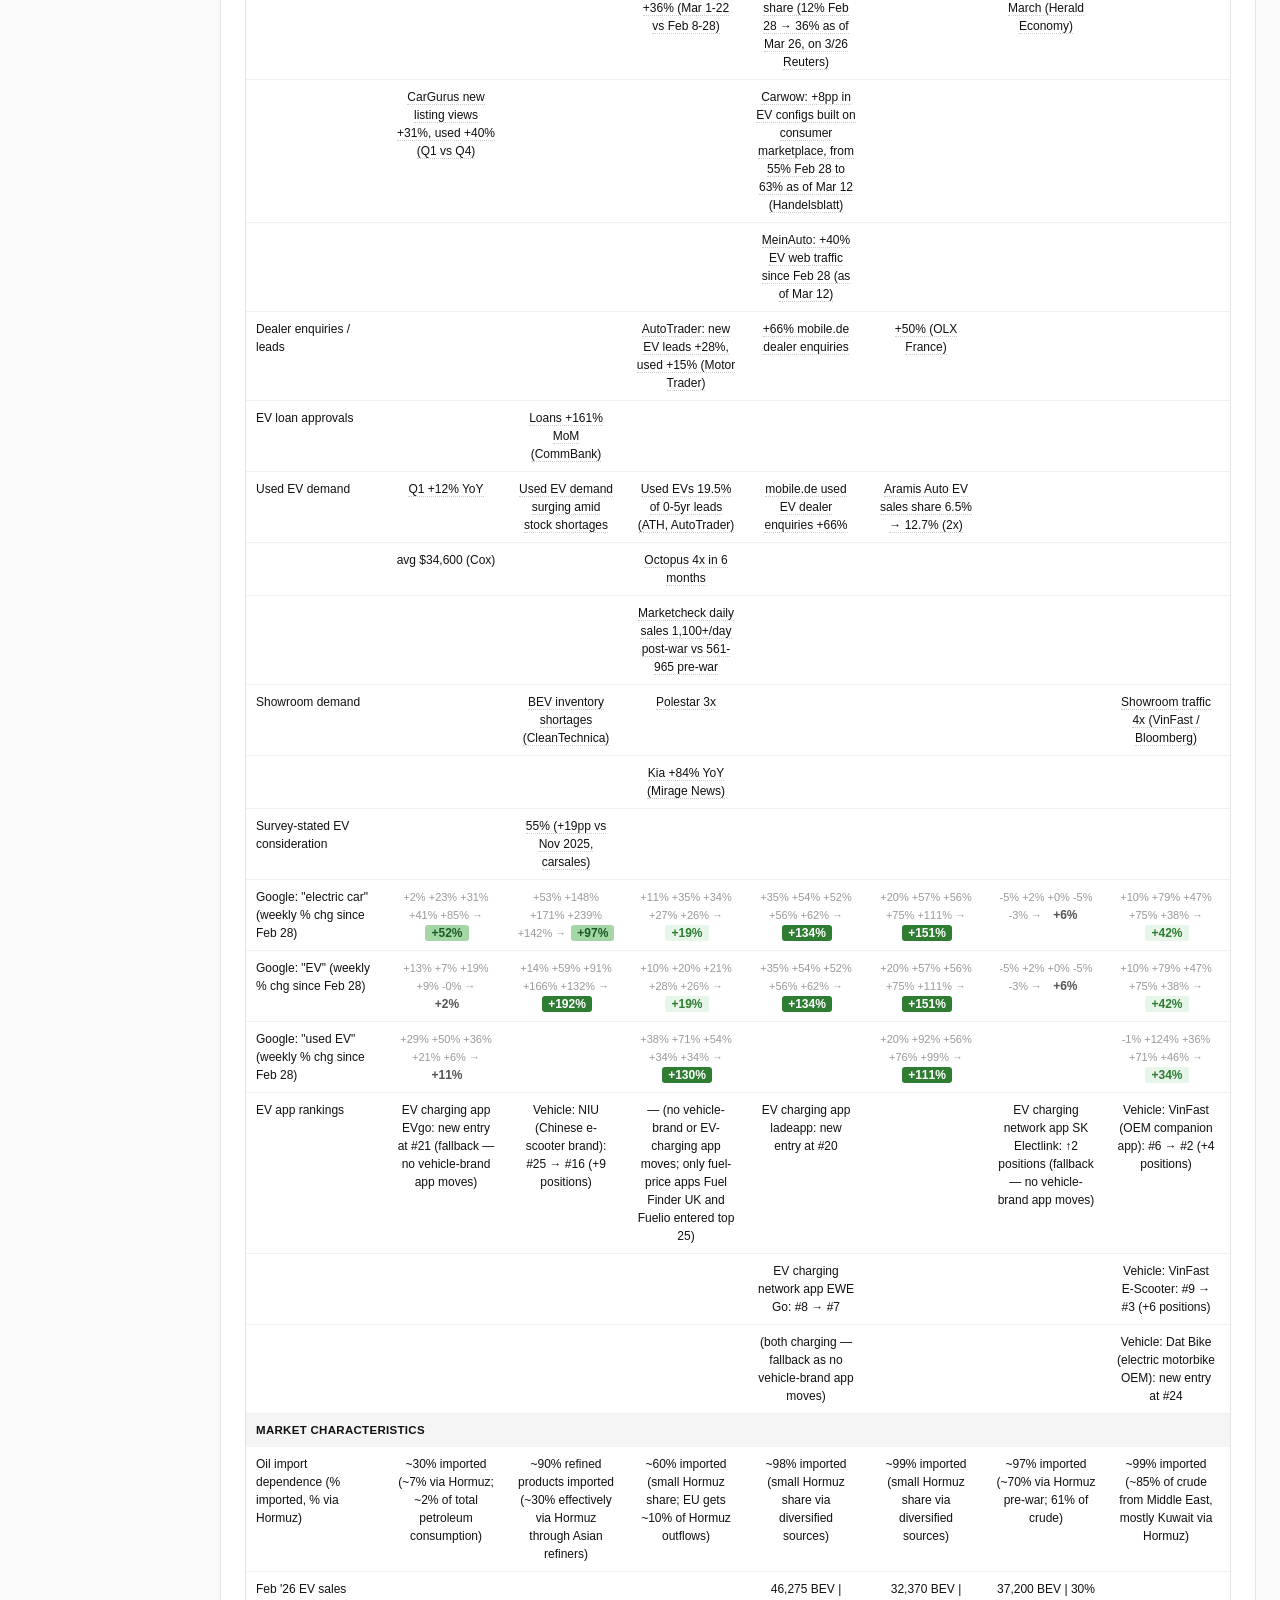
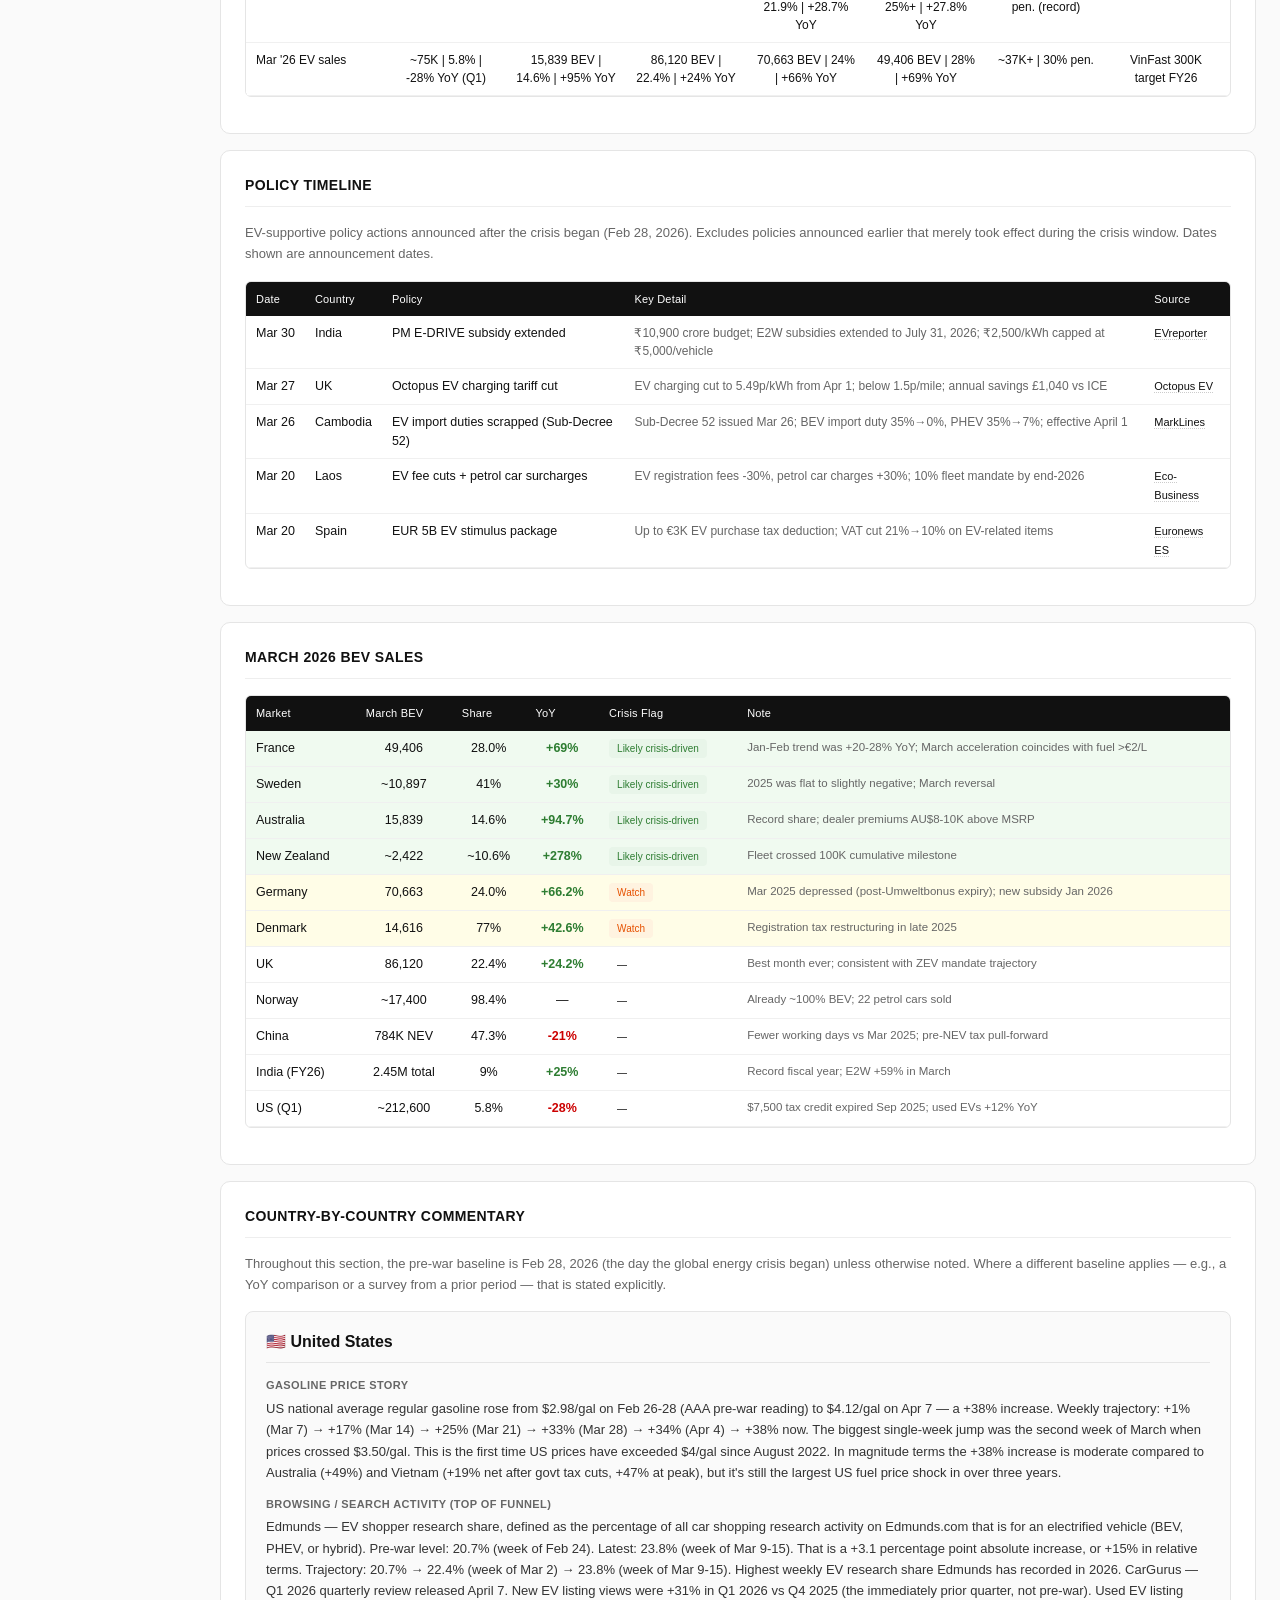
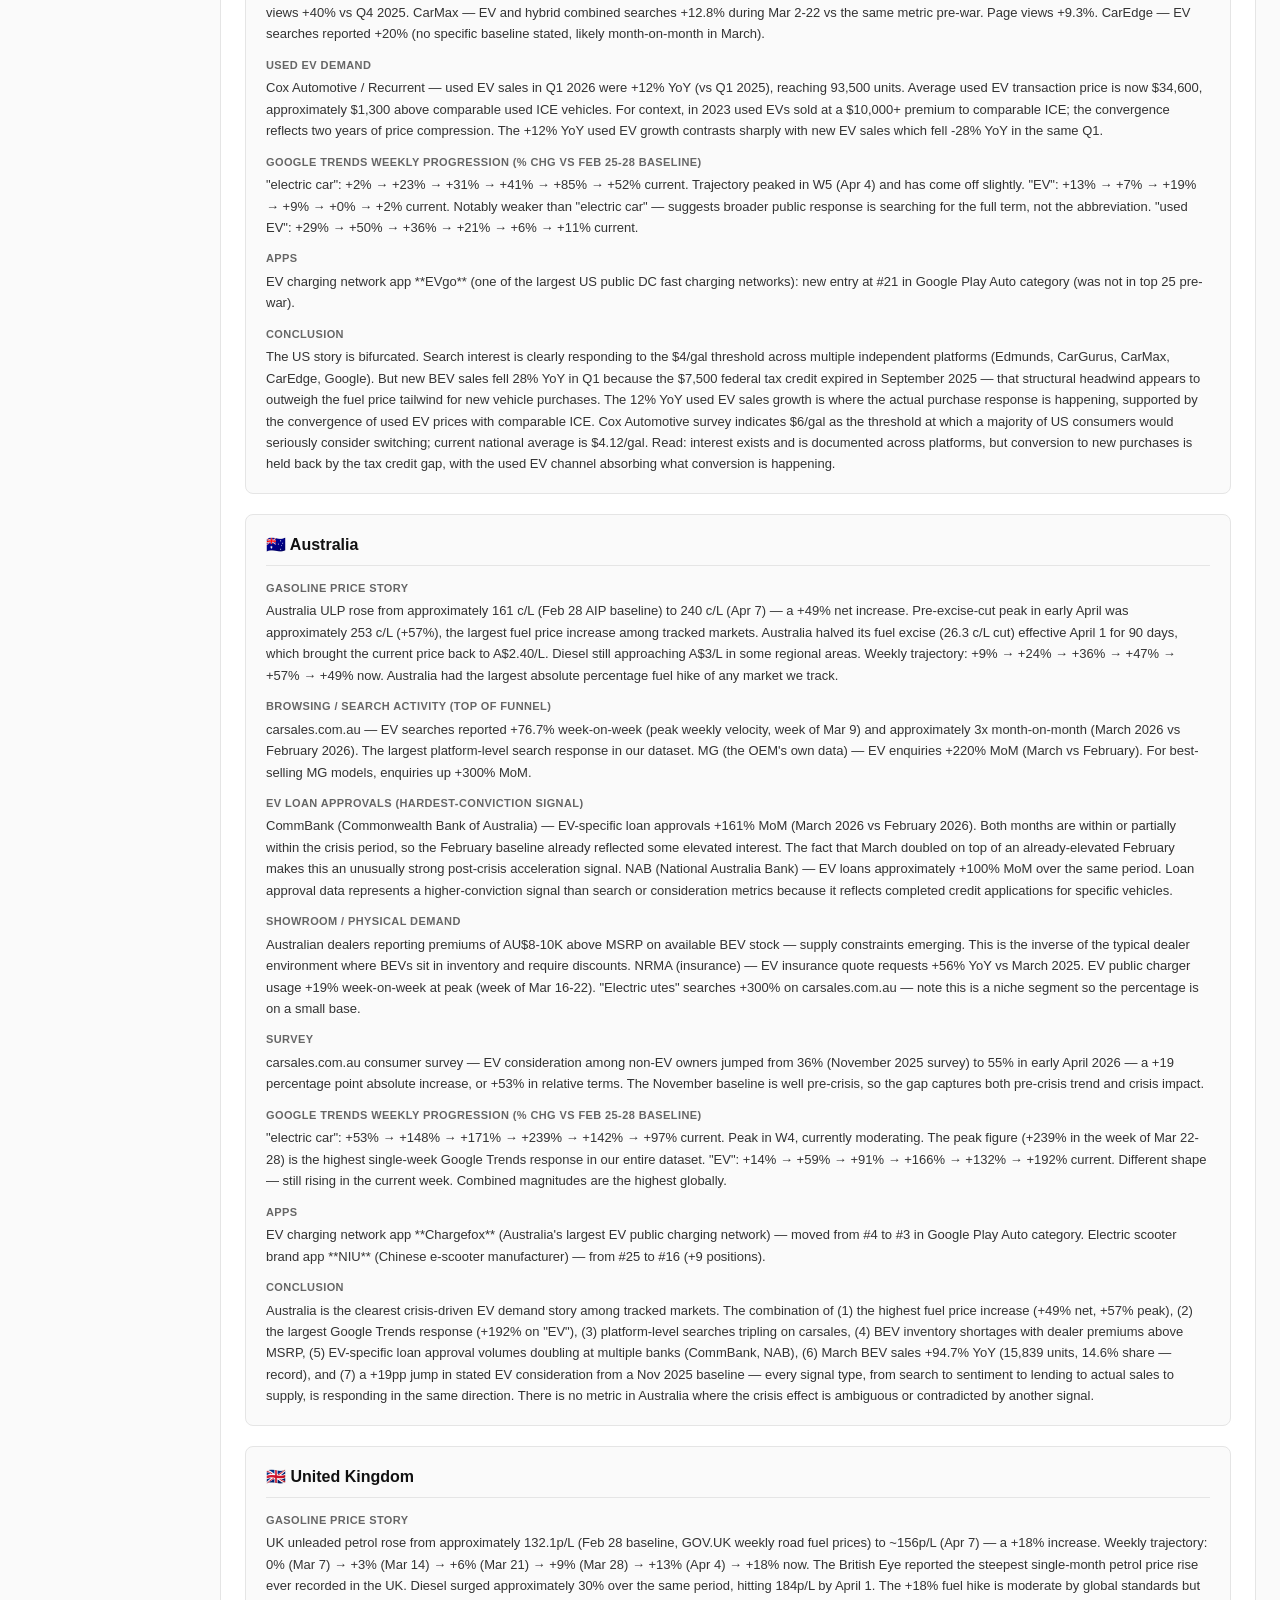
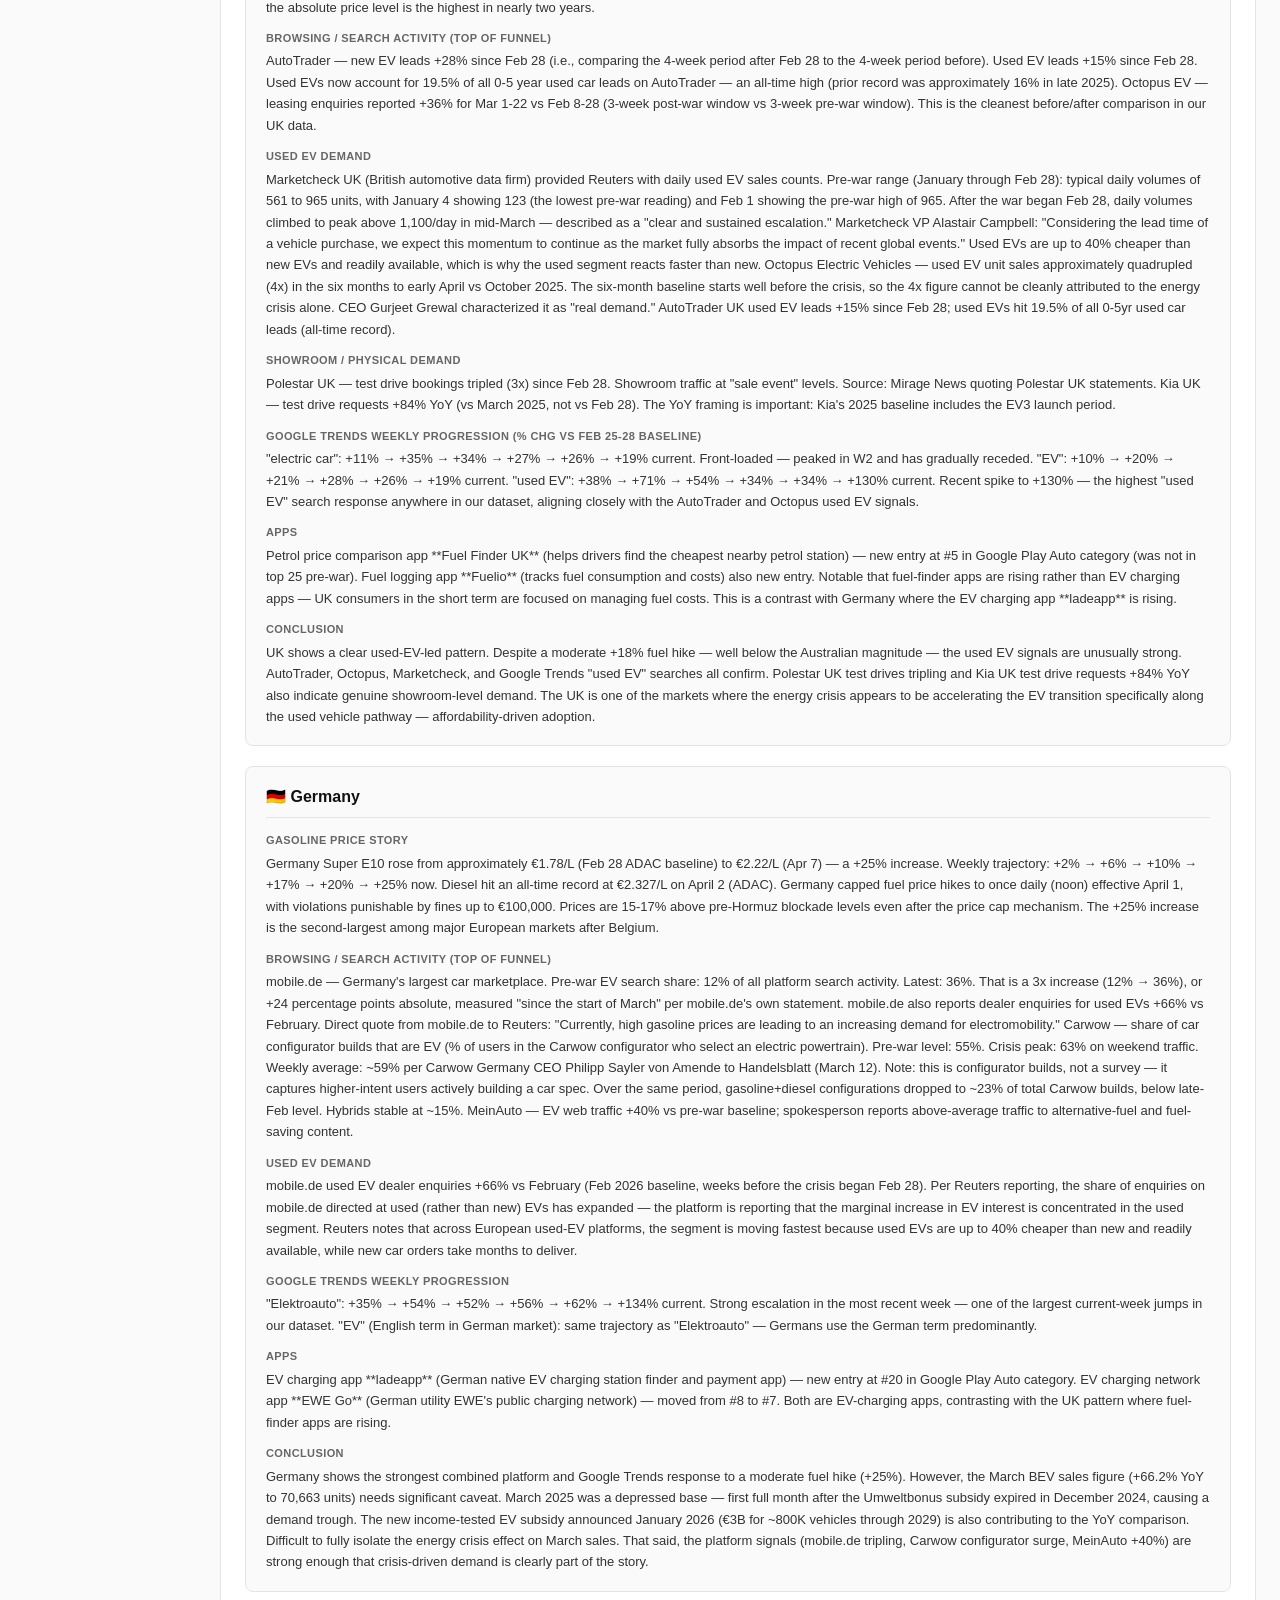
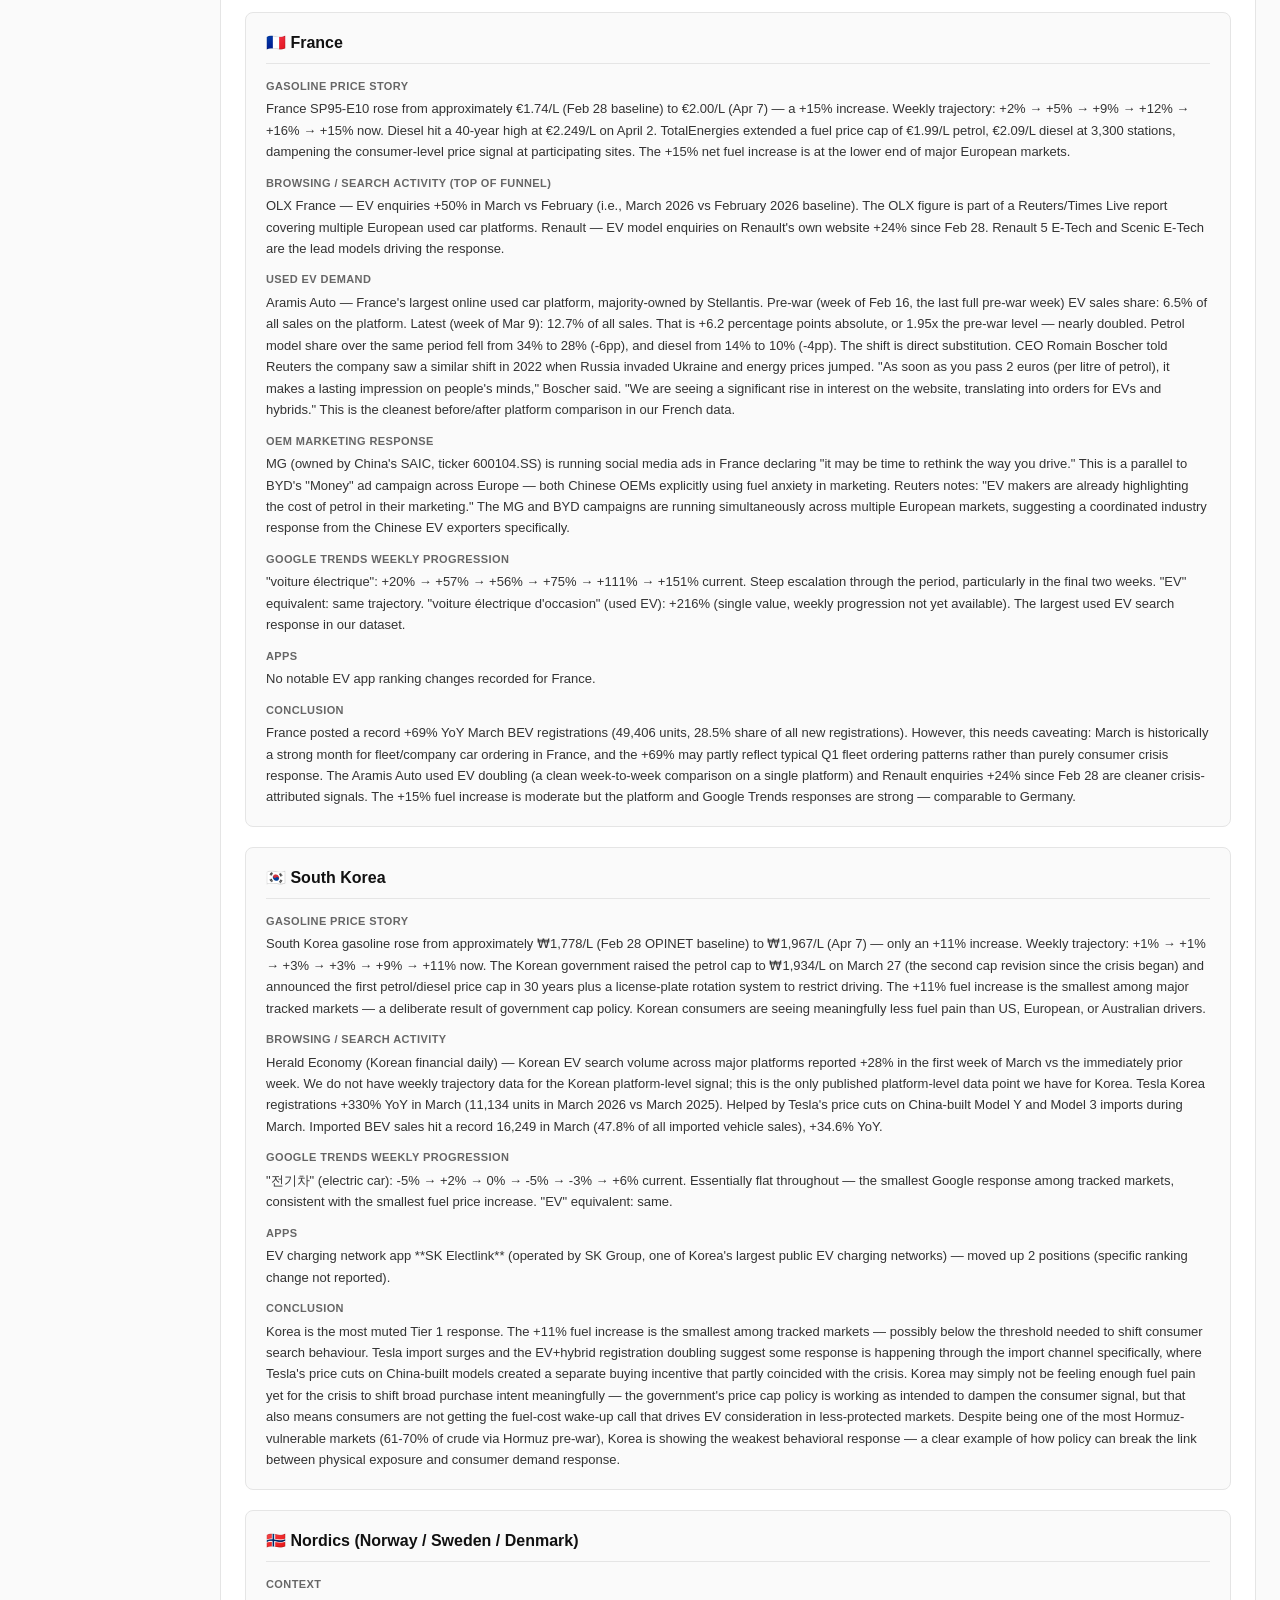
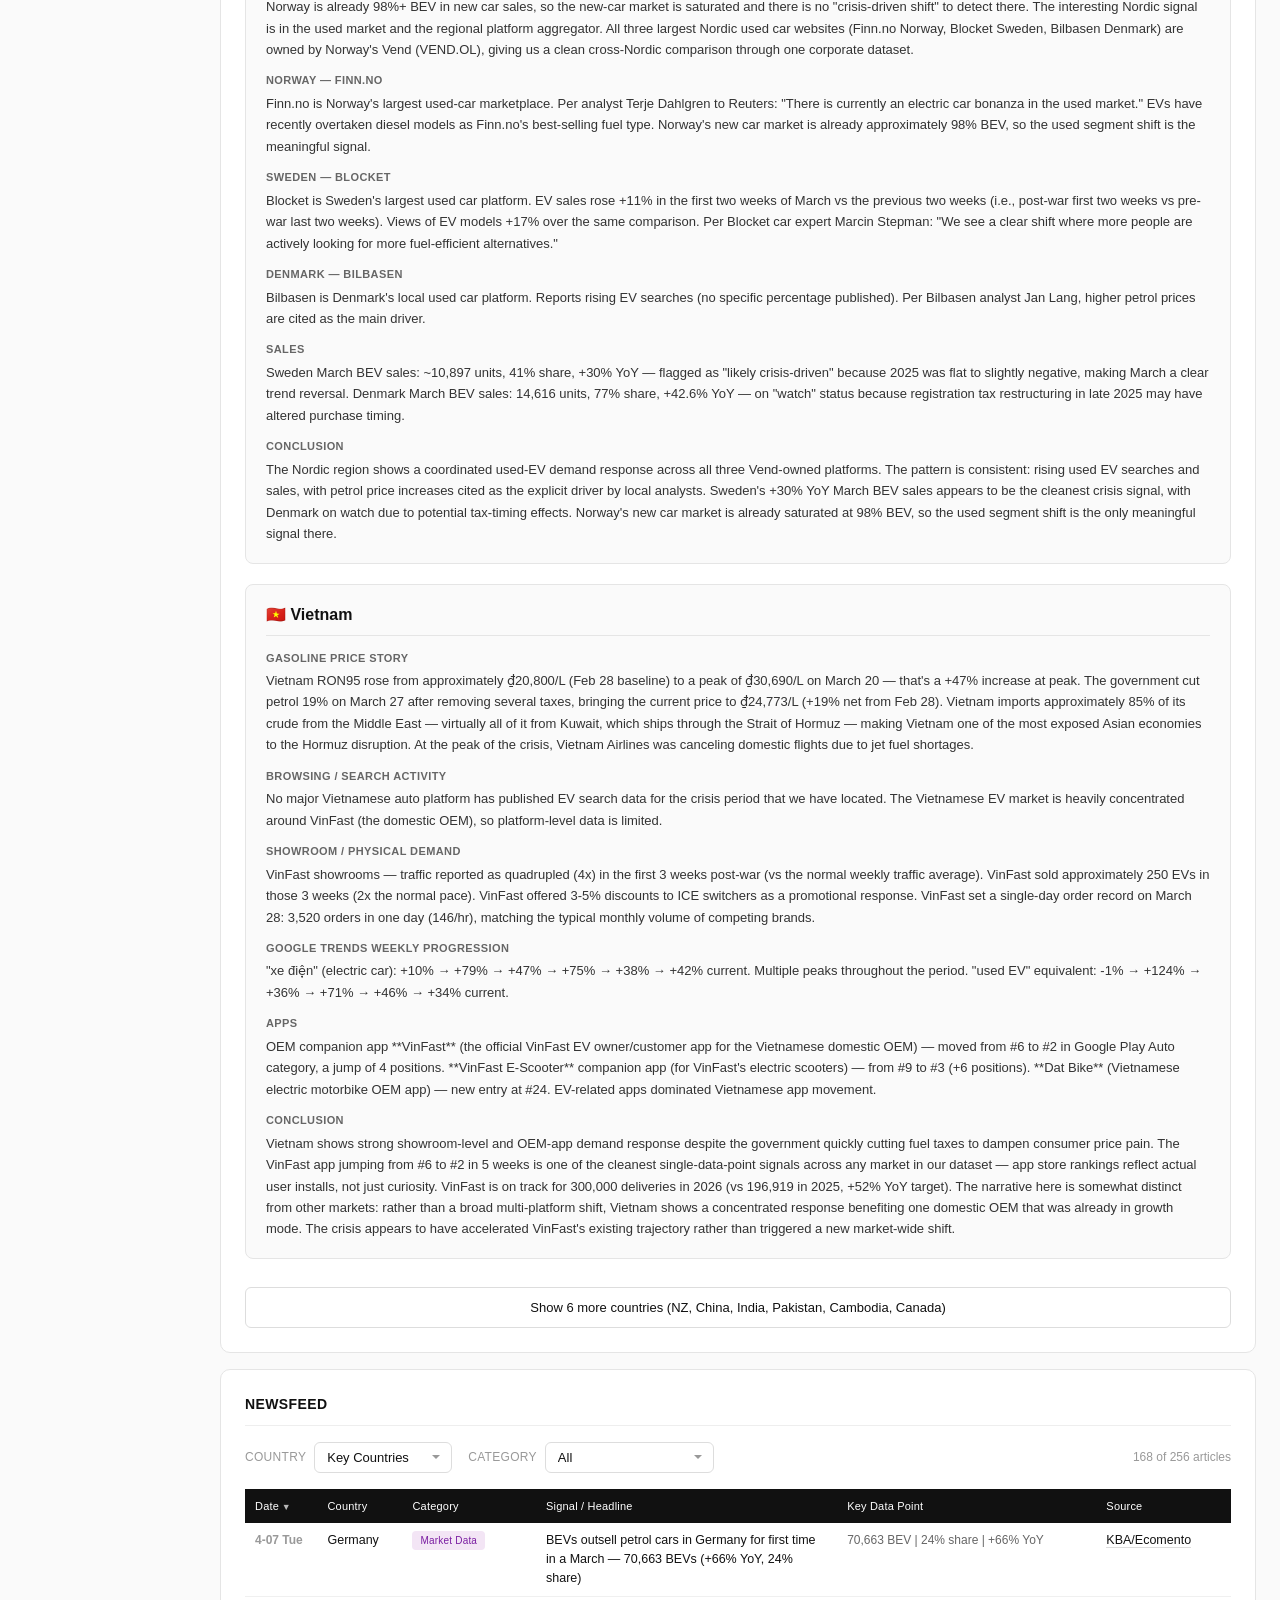
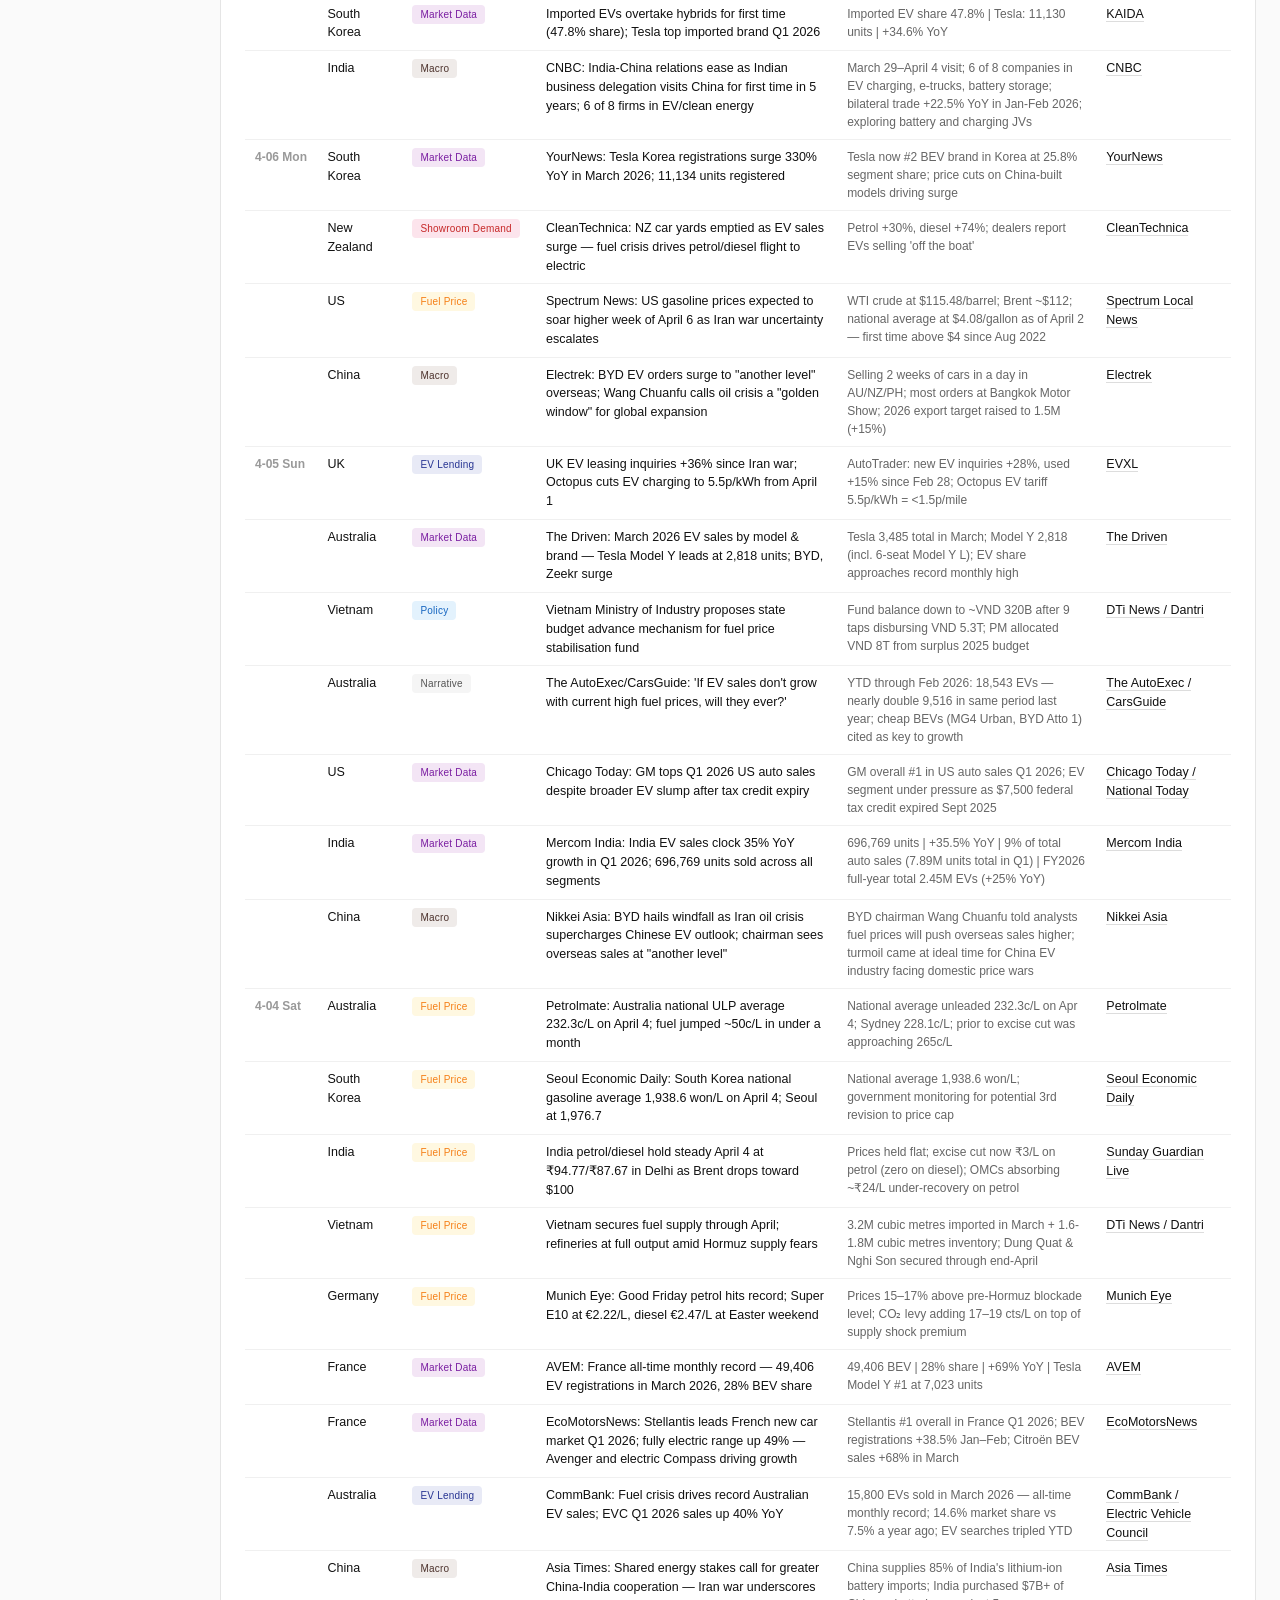
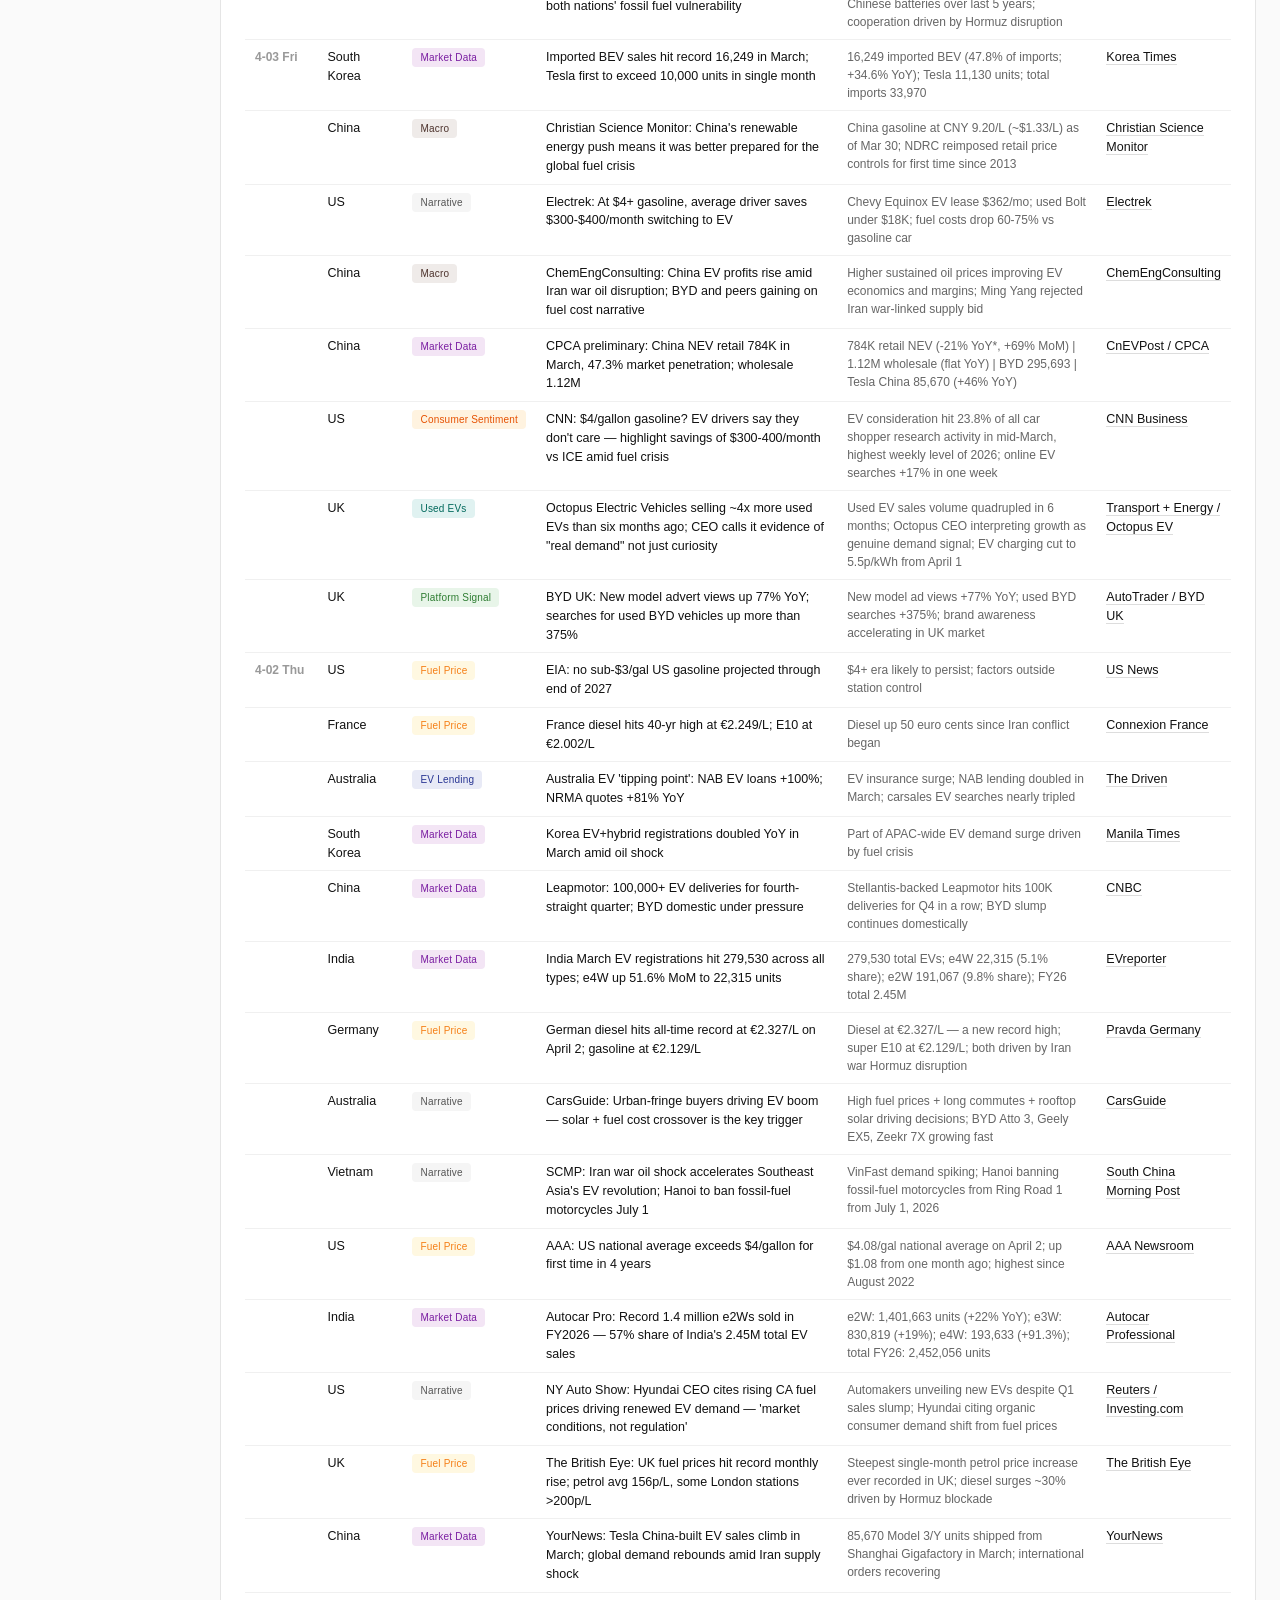
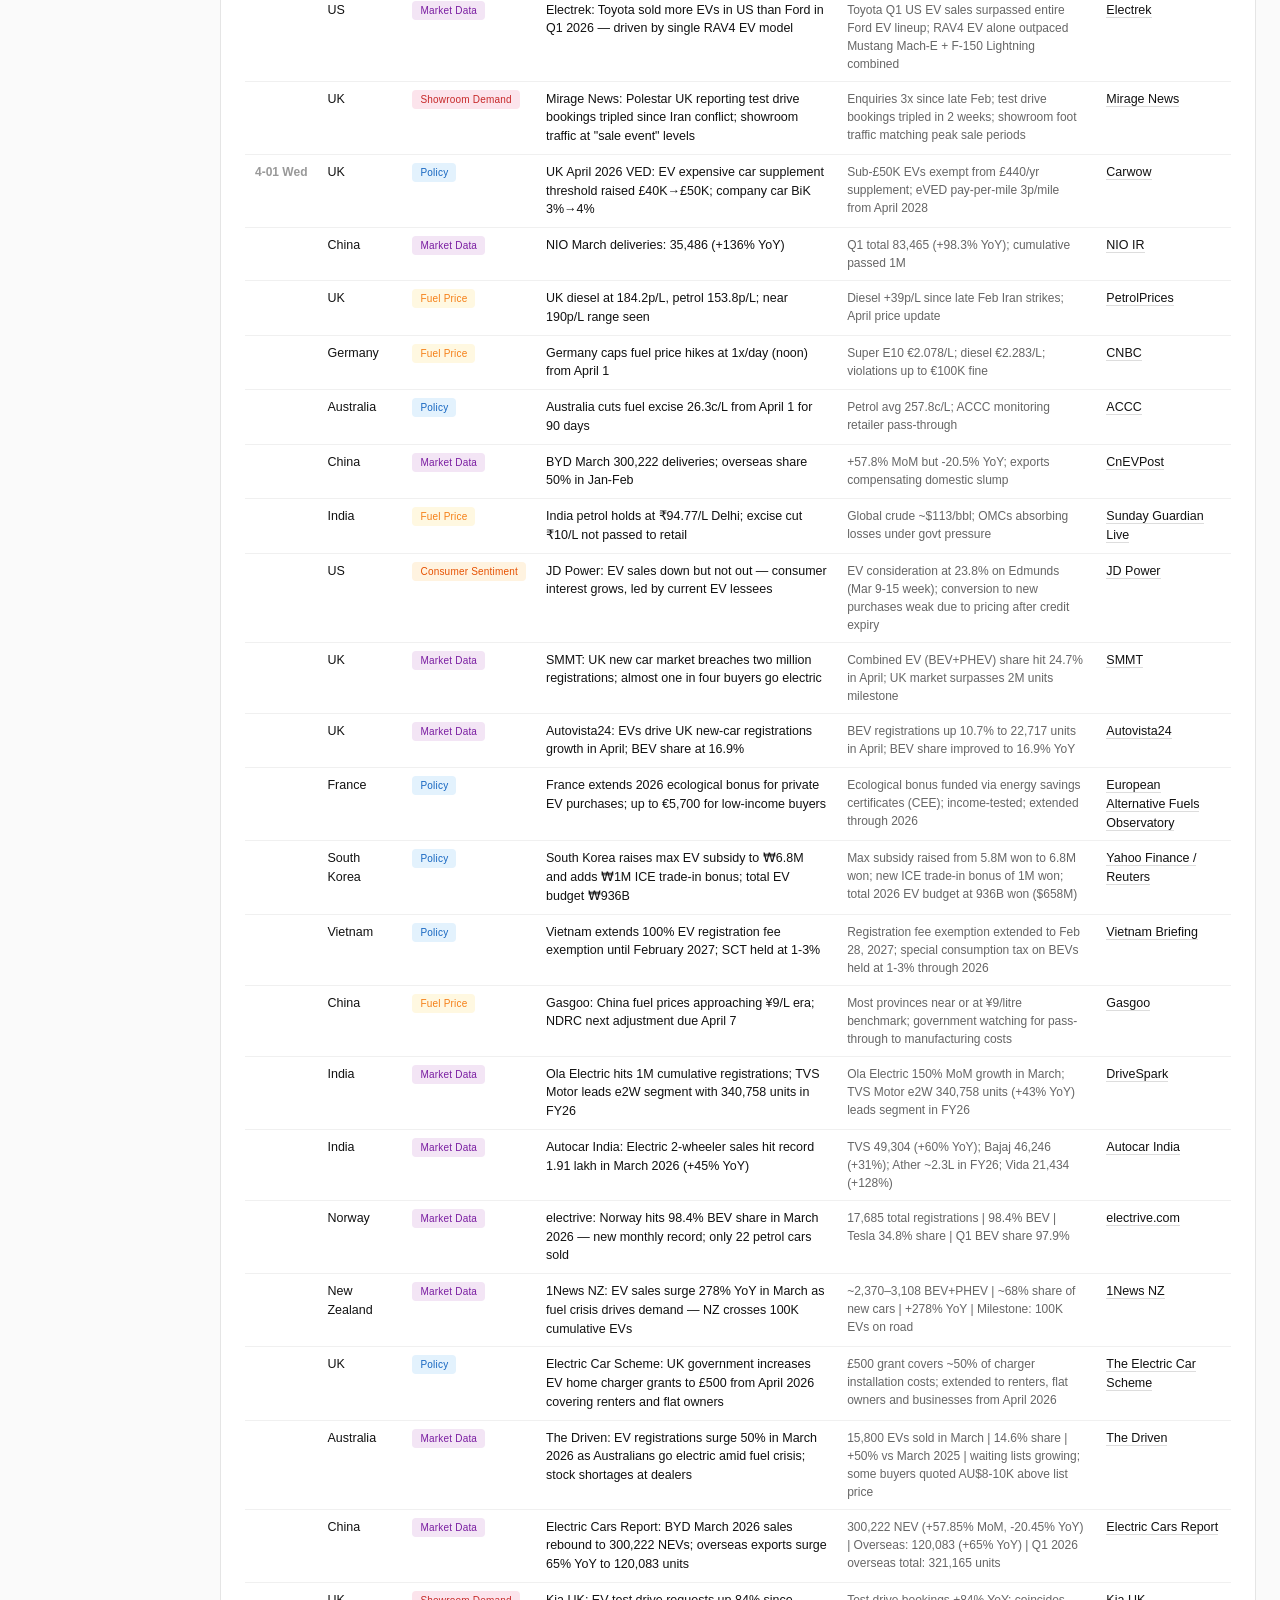
==== commit 87865ff6: "side nav: always visible with hide/show toggle, push content right" ====
--- a/index.html
+++ b/index.html
@@ -4,7 +4,7 @@
     <meta charset="UTF-8">
     <meta name="viewport" content="width=device-width, initial-scale=1.0">
     <title>EV Interest Tracker</title>
-    <link rel="stylesheet" href="style.css?v=8">
+    <link rel="stylesheet" href="style.css?v=9">
     <meta http-equiv="Cache-Control" content="no-cache, no-store, must-revalidate">
     <meta http-equiv="Pragma" content="no-cache">
     <meta http-equiv="Expires" content="0">
@@ -127,6 +127,6 @@
         <p>energysada.com <span id="footer-date"></span></p>
     </footer>
 
-    <script src="script.js?v=9"></script>
+    <script src="script.js?v=10"></script>
 </body>
 </html>
--- a/style.css
+++ b/style.css
@@ -27,6 +27,7 @@
     z-index: 100;
     max-height: calc(100vh - 130px);
     overflow-y: auto;
+    box-shadow: 0 2px 8px rgba(0,0,0,0.06);
 }
 #side-nav .side-nav-title {
     font-size: 10px;
@@ -36,6 +37,7 @@
     letter-spacing: 0.5px;
     margin-bottom: 8px;
     padding-bottom: 6px;
+    padding-right: 18px;
     border-bottom: 1px solid #eee;
 }
 #side-nav ul {
@@ -64,8 +66,50 @@
     background: #f5f5f5;
     font-weight: 600;
 }
-@media (max-width: 1280px) {
+#side-nav-close {
+    position: absolute;
+    top: 6px;
+    right: 8px;
+    background: transparent;
+    border: none;
+    cursor: pointer;
+    font-size: 18px;
+    line-height: 1;
+    color: #888;
+    padding: 2px 6px;
+    border-radius: 3px;
+}
+#side-nav-close:hover { background: #f0f0f0; color: #111; }
+
+#side-nav-show {
+    position: fixed;
+    top: 100px;
+    left: 12px;
+    z-index: 100;
+    display: none;
+    background: #fff;
+    border: 1px solid #e5e5e5;
+    border-radius: 4px;
+    width: 32px;
+    height: 32px;
+    cursor: pointer;
+    font-size: 14px;
+    color: #555;
+    box-shadow: 0 2px 6px rgba(0,0,0,0.08);
+}
+#side-nav-show:hover { background: #f5f5f5; color: #111; }
+
+body.side-nav-hidden #side-nav { display: none; }
+body.side-nav-hidden #side-nav-show { display: block; }
+
+/* When side nav is visible, push main content right so they don't overlap */
+body:not(.side-nav-hidden) main {
+    padding-left: 220px;
+}
+@media (max-width: 700px) {
+    body:not(.side-nav-hidden) main { padding-left: 12px; }
     #side-nav { display: none; }
+    #side-nav-show { display: block; }
 }
 
 /* ============ INDICATOR CONTINUATION ROWS ============ */
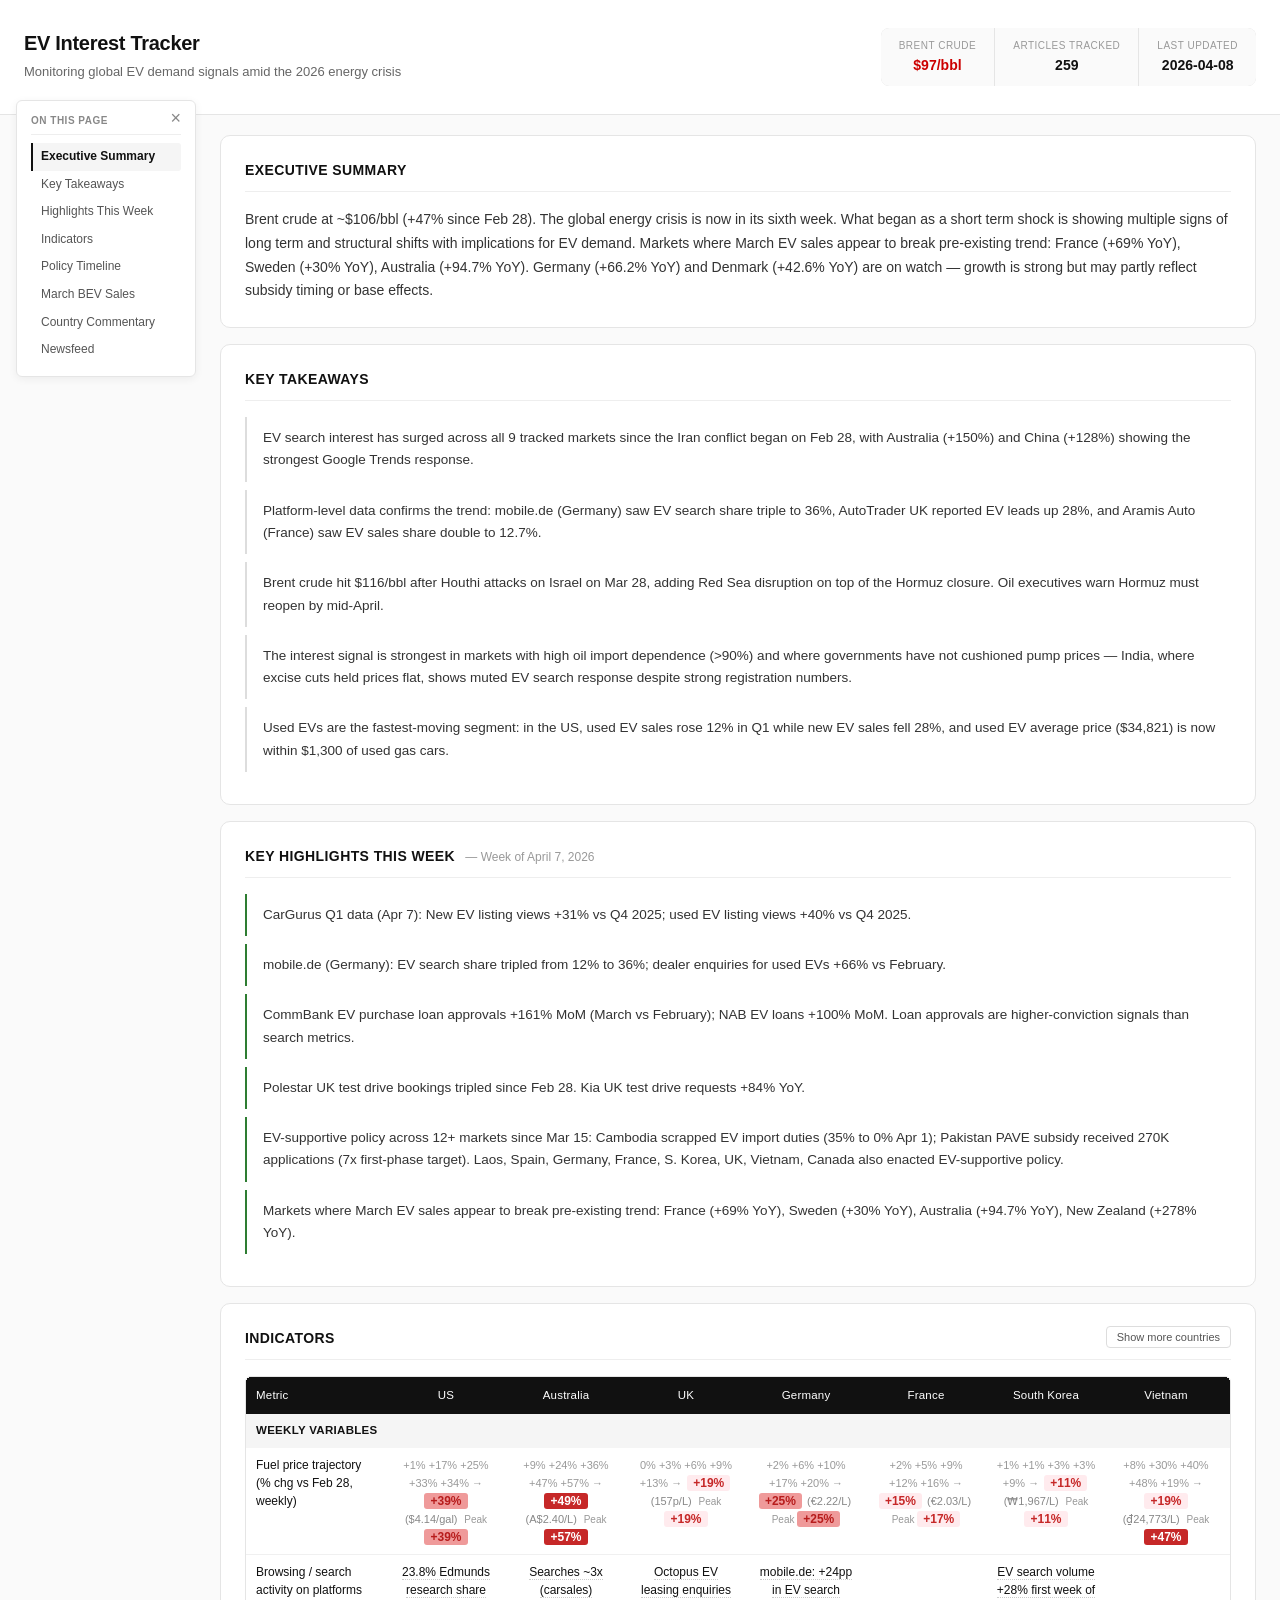
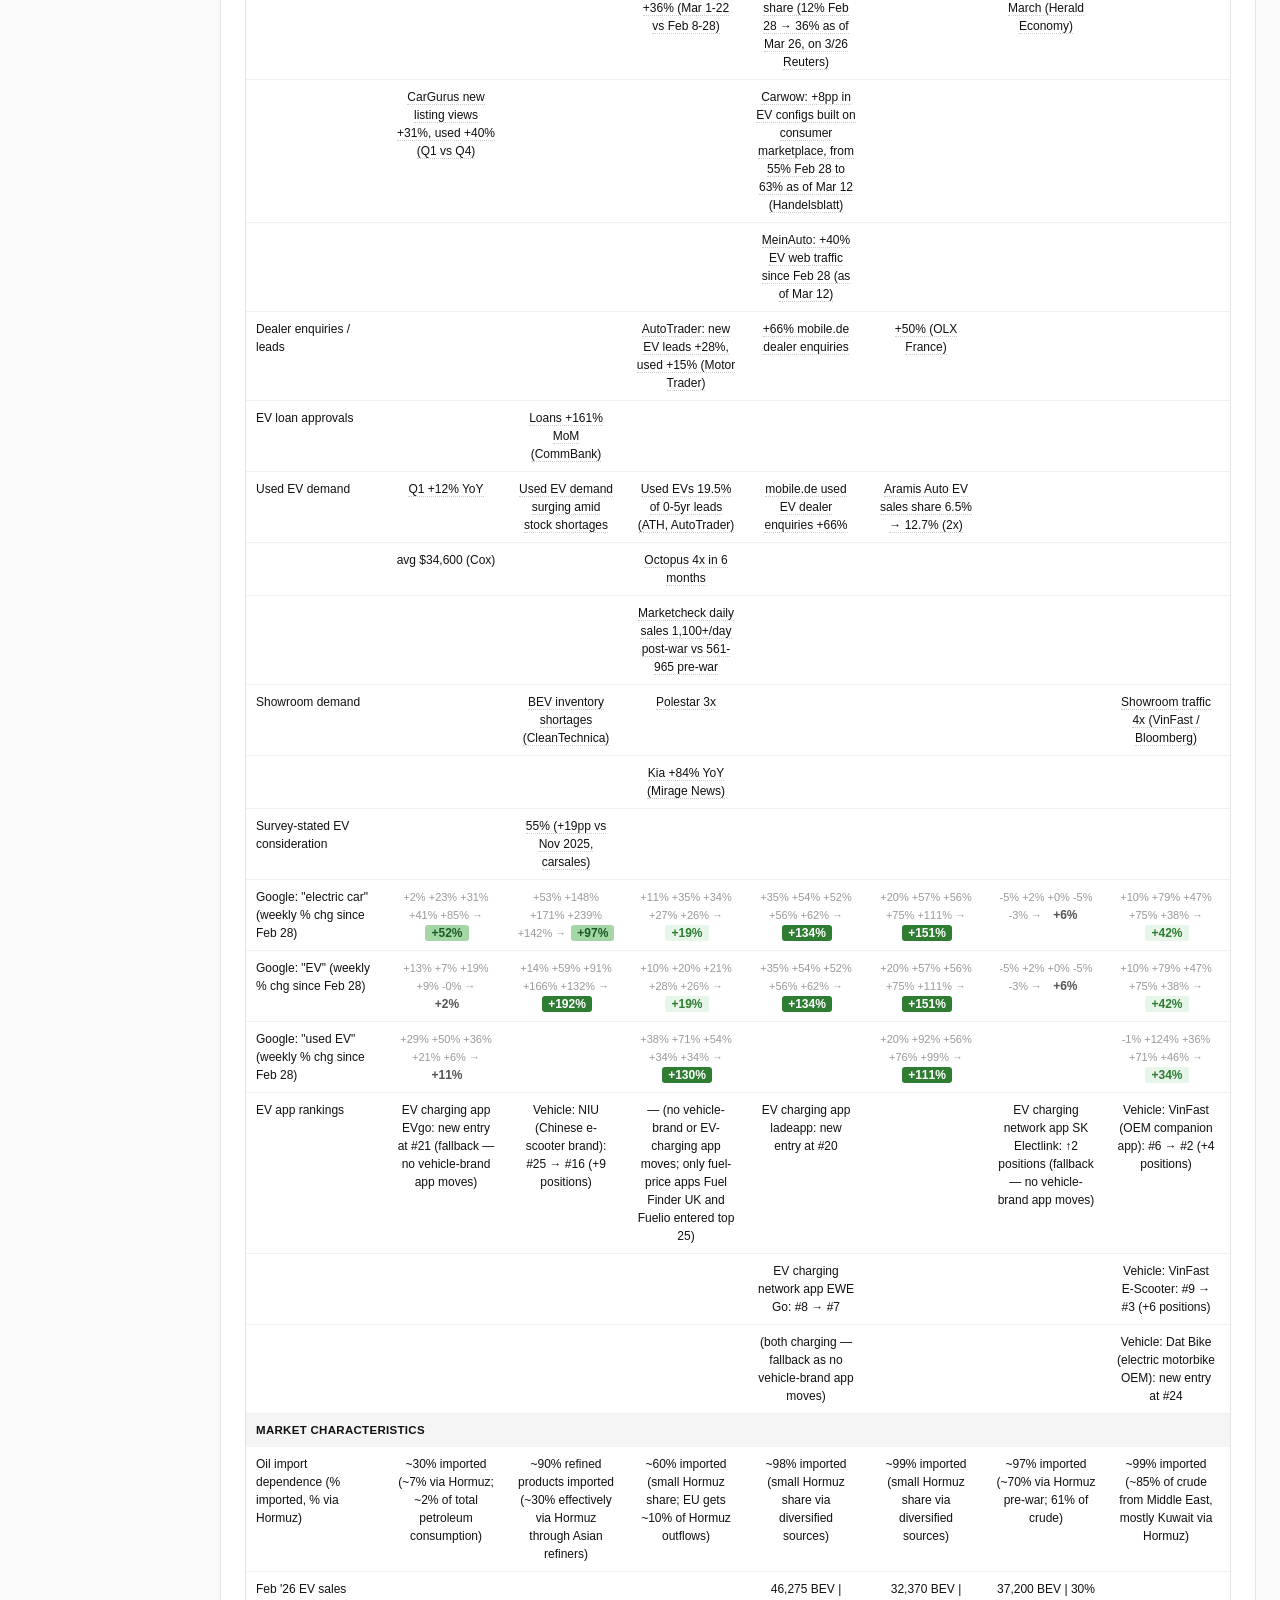
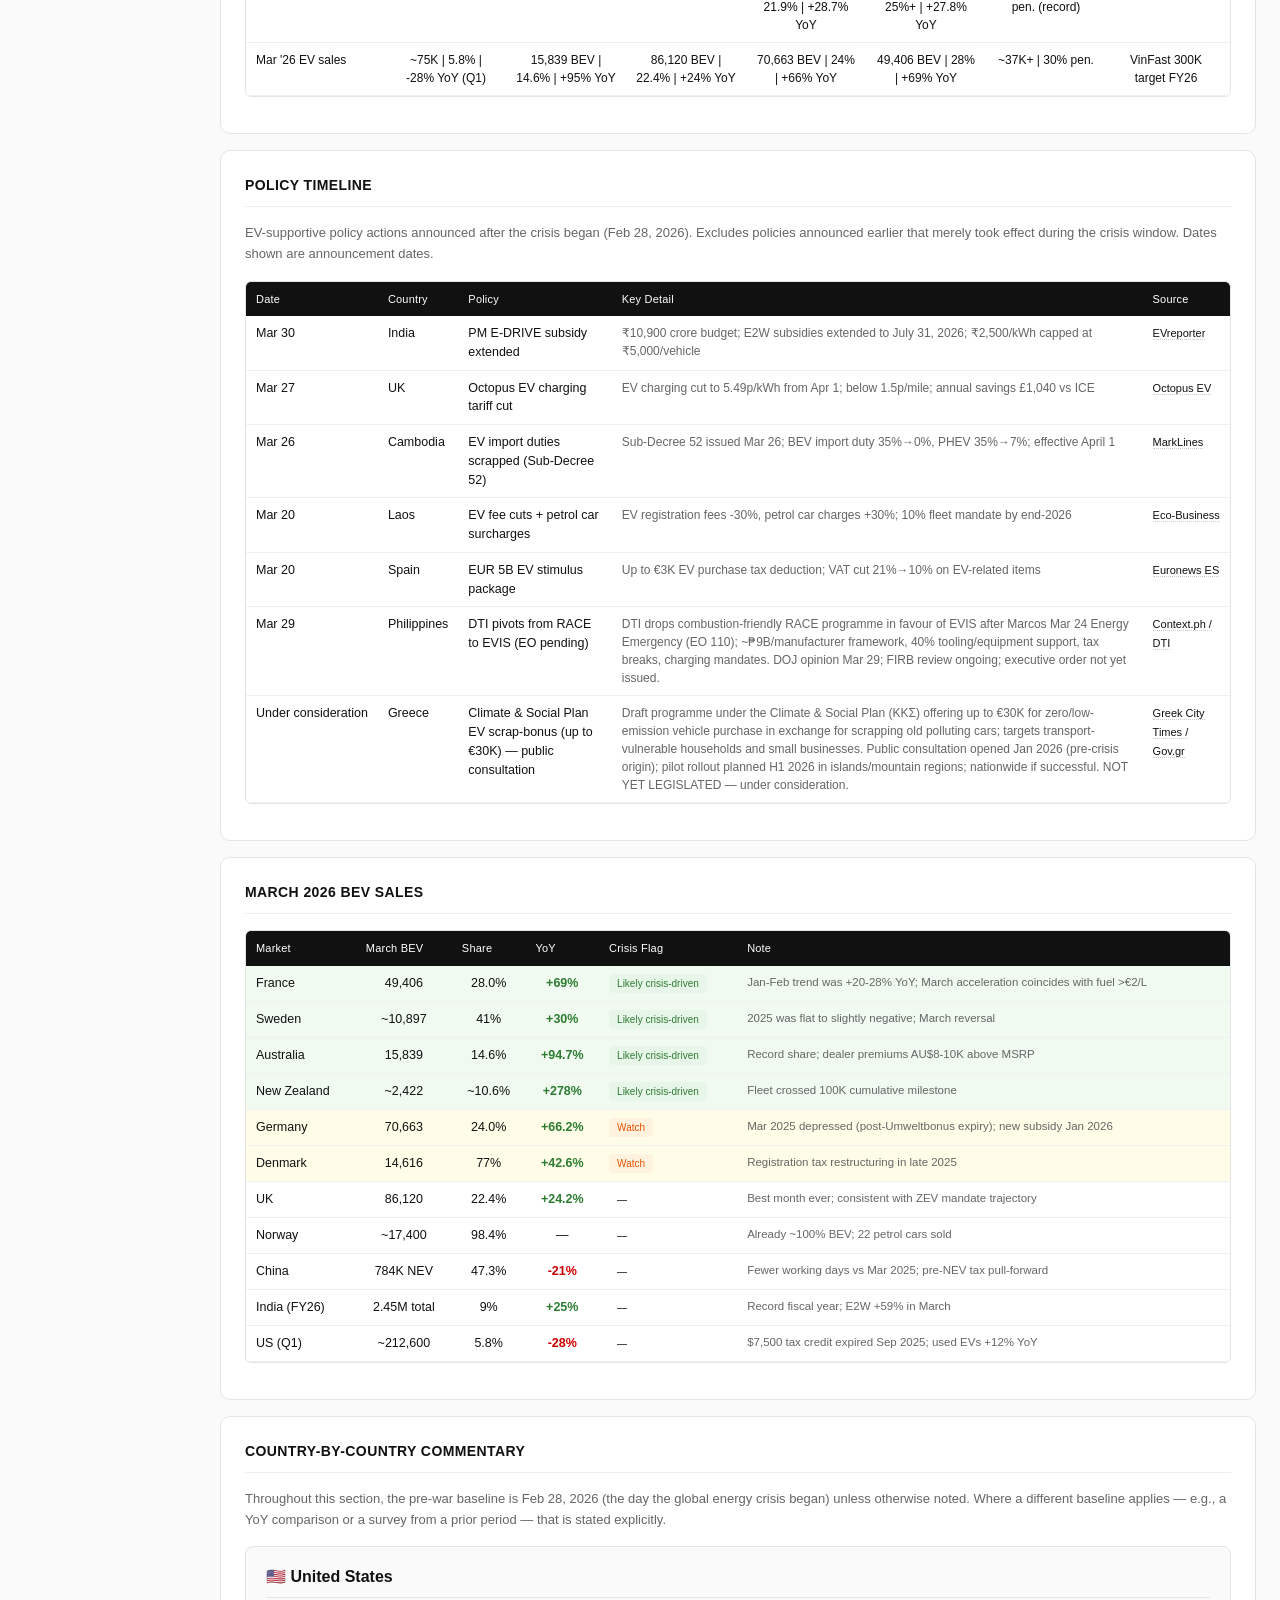
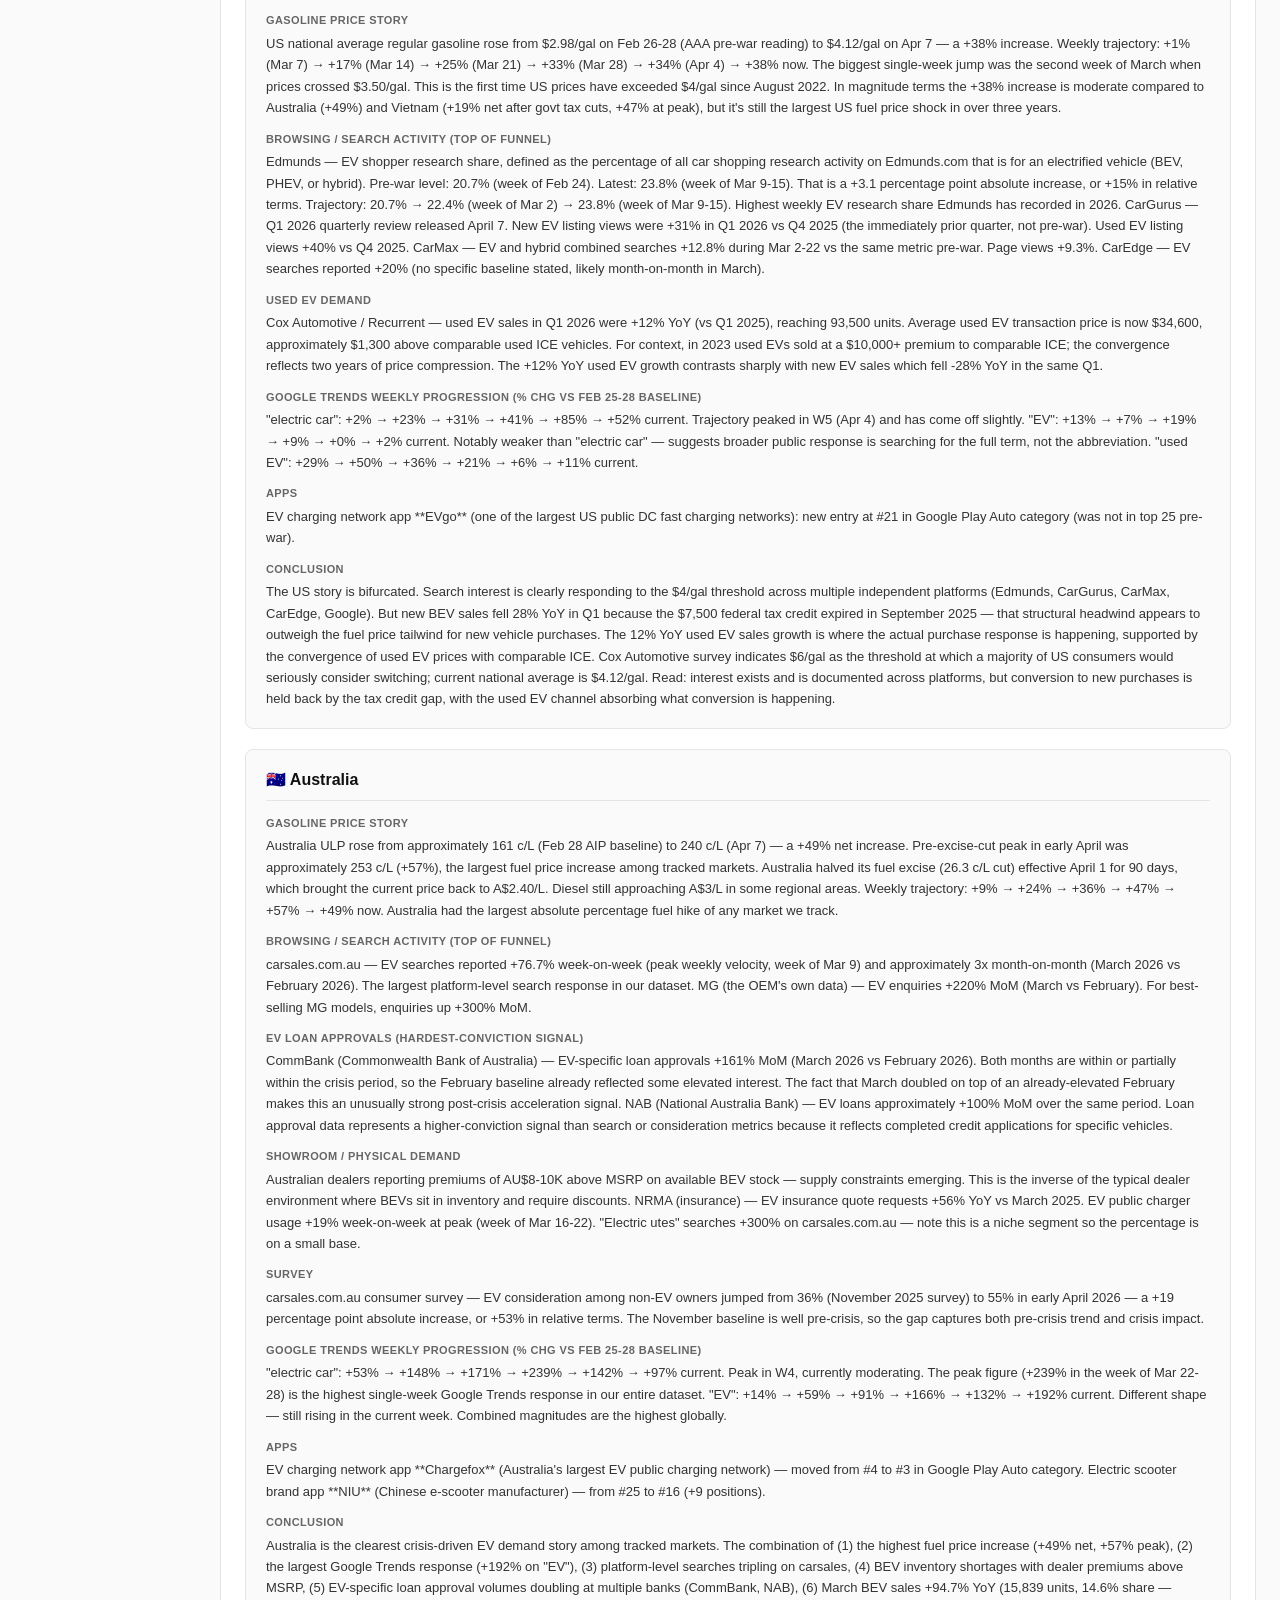
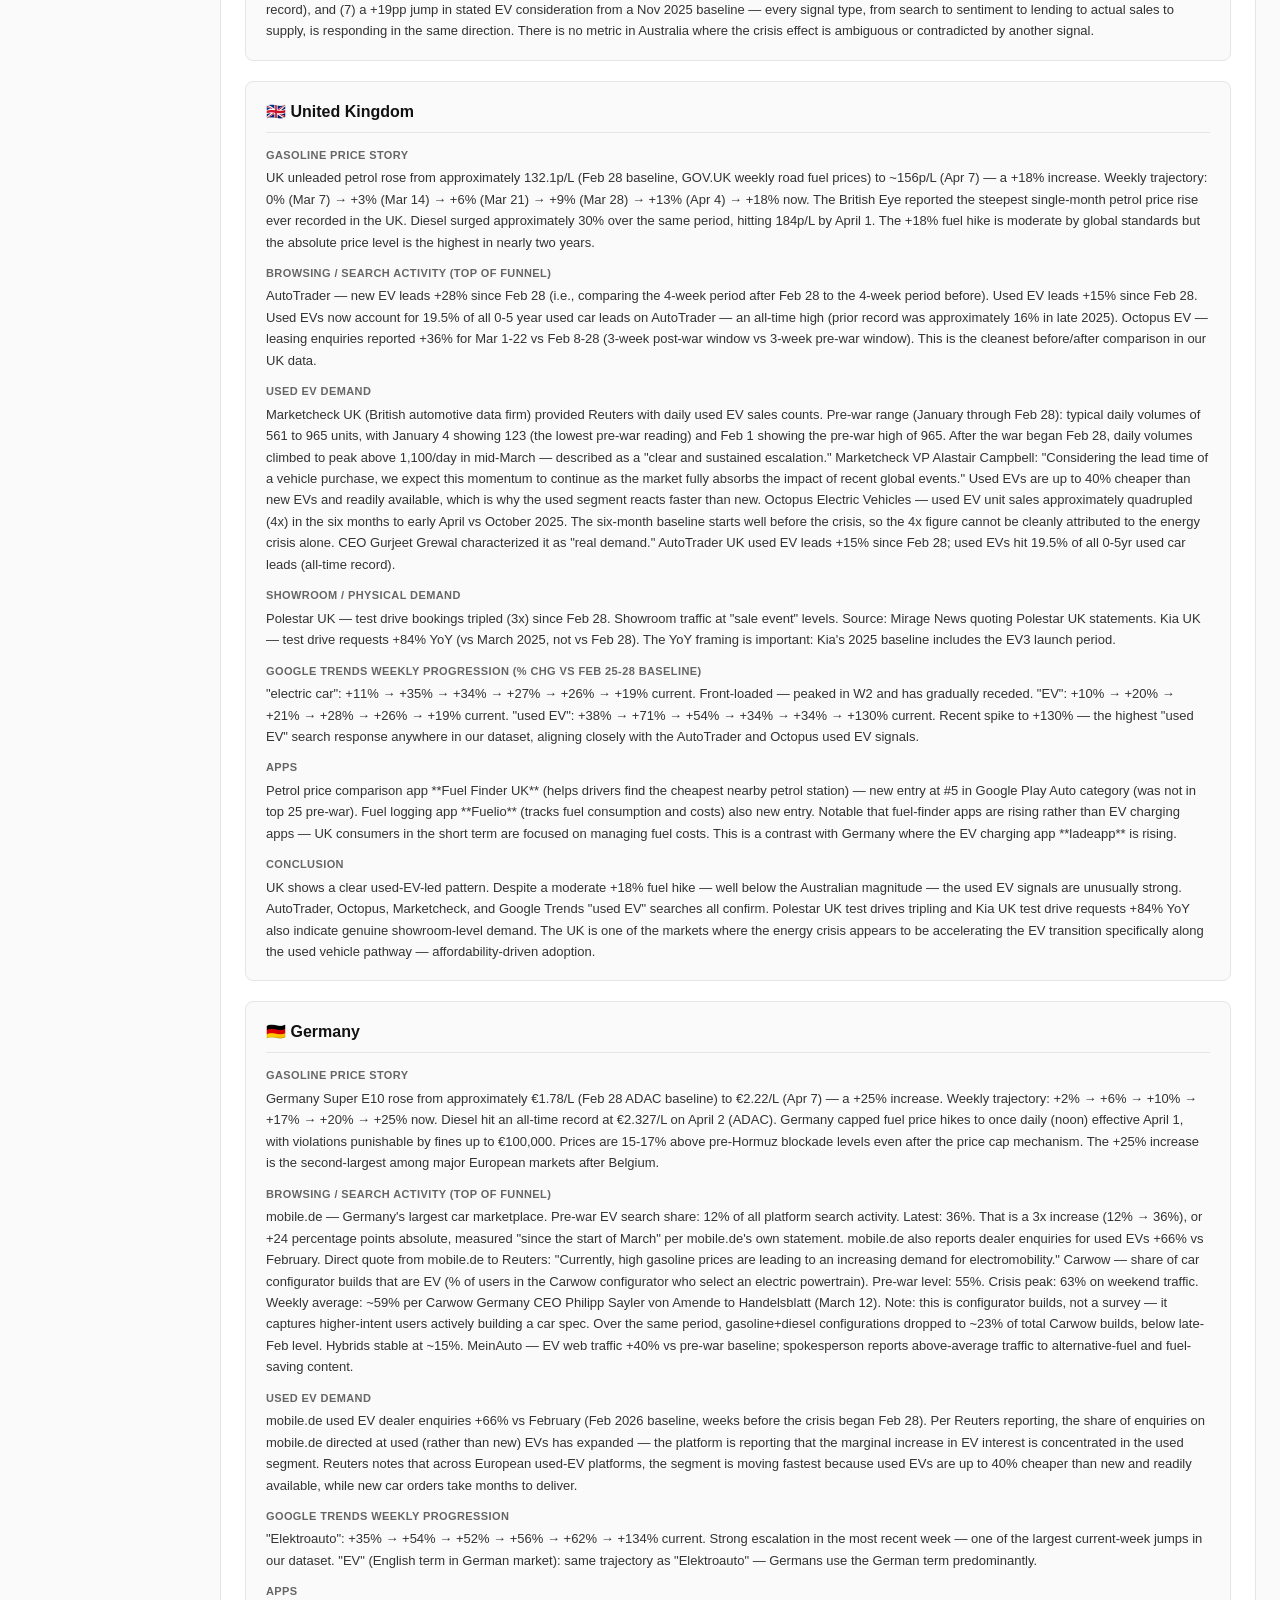
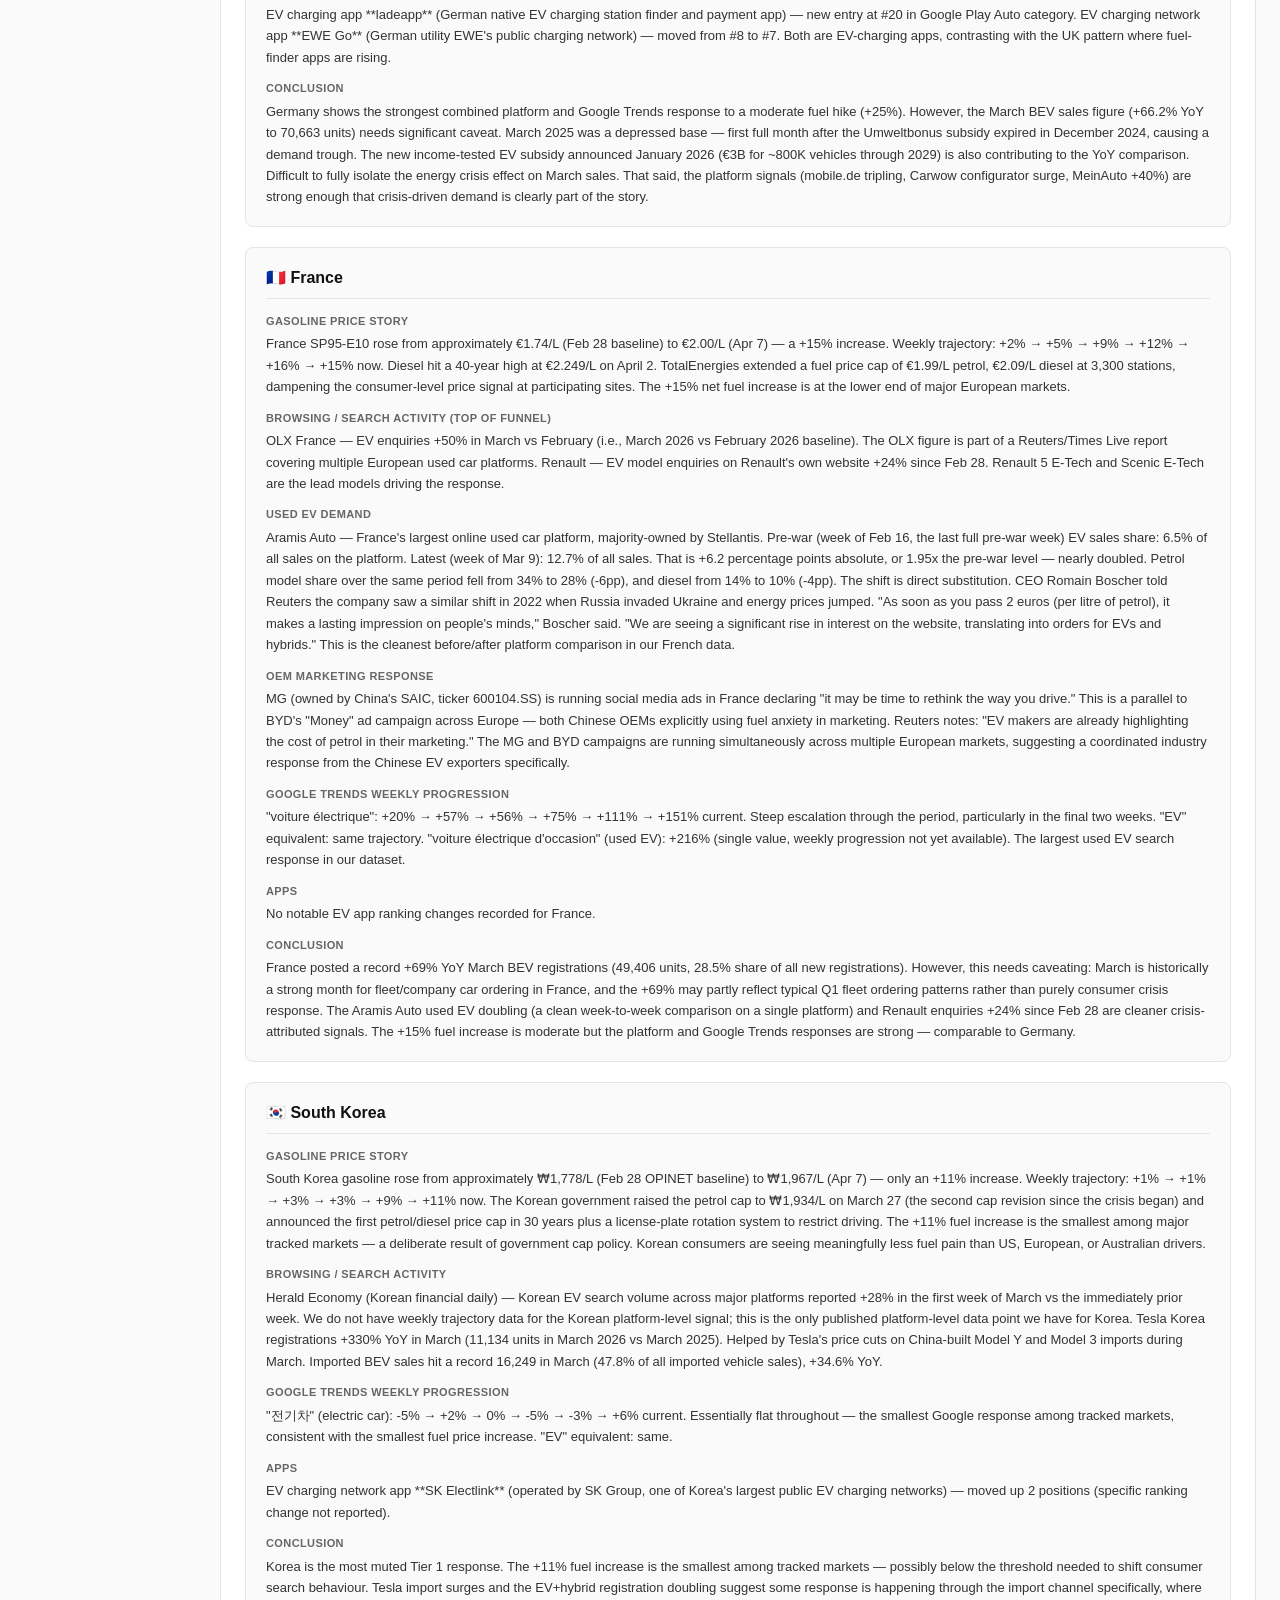
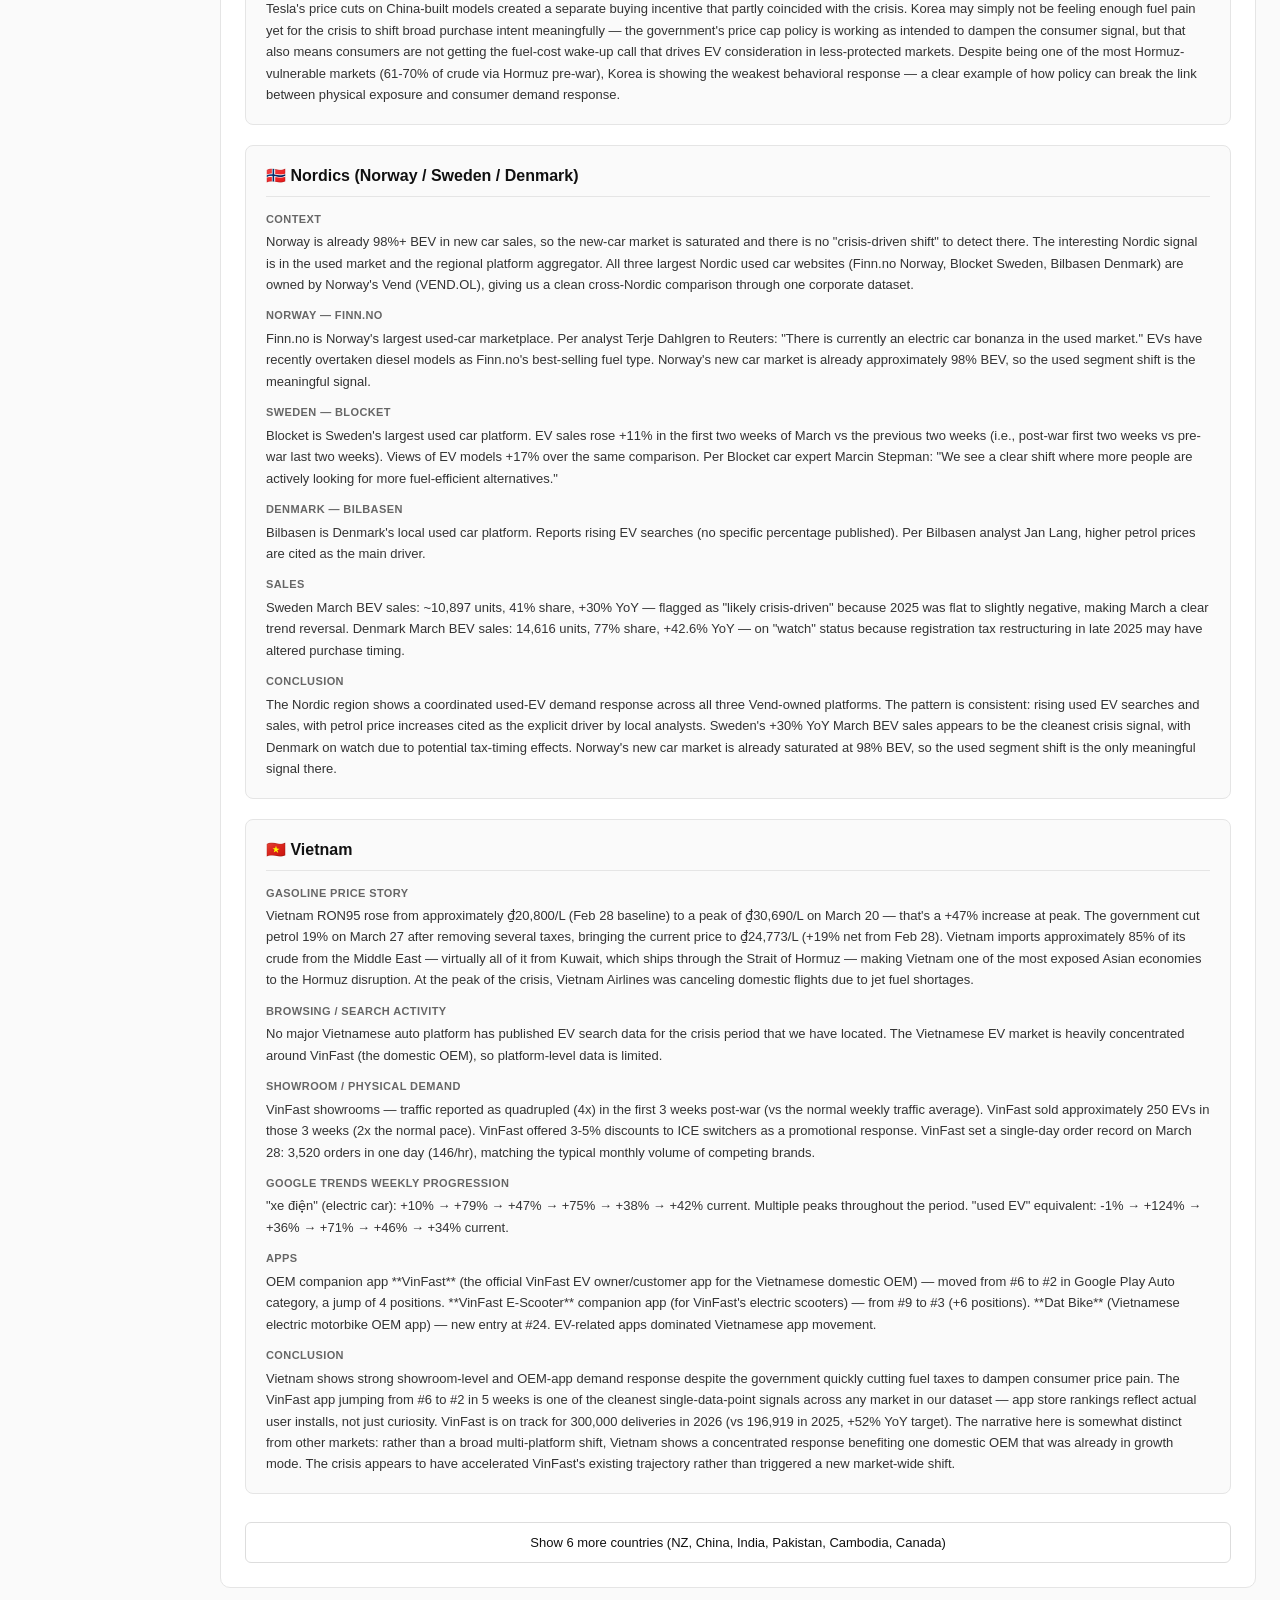
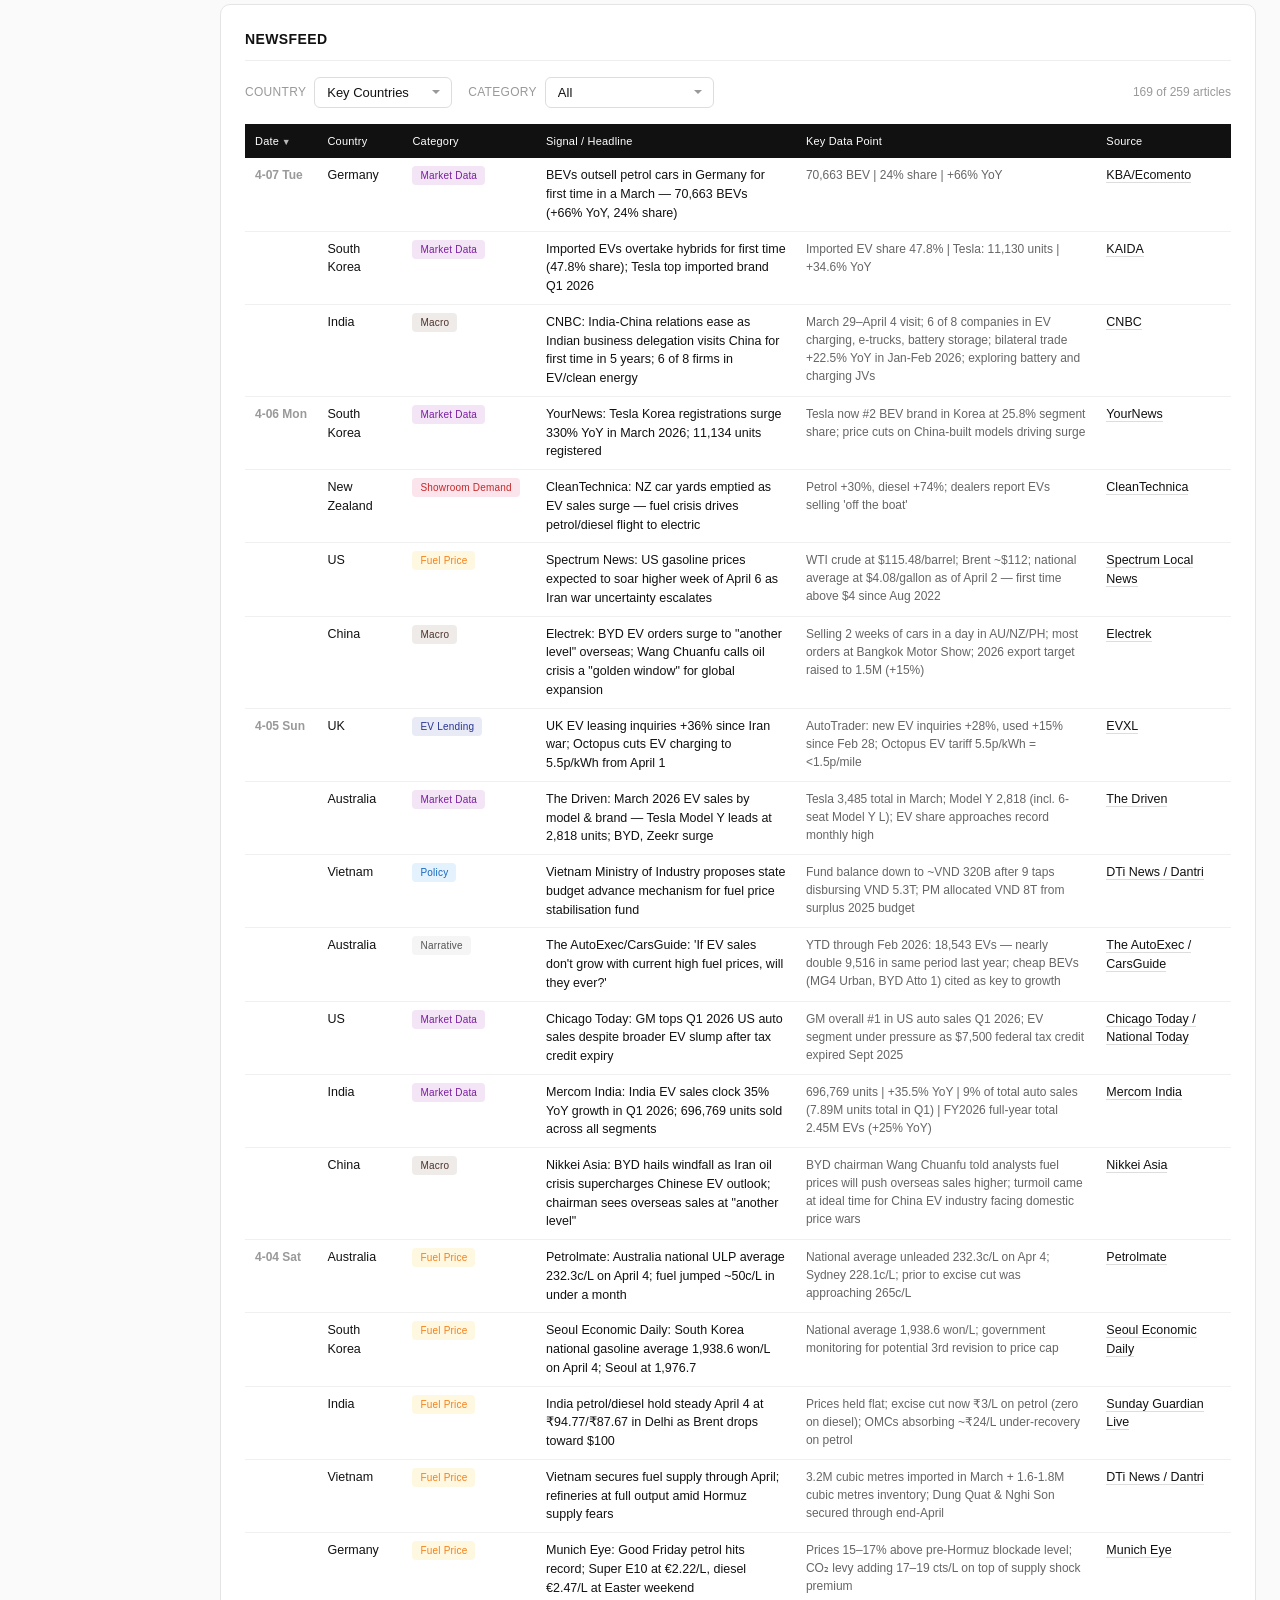
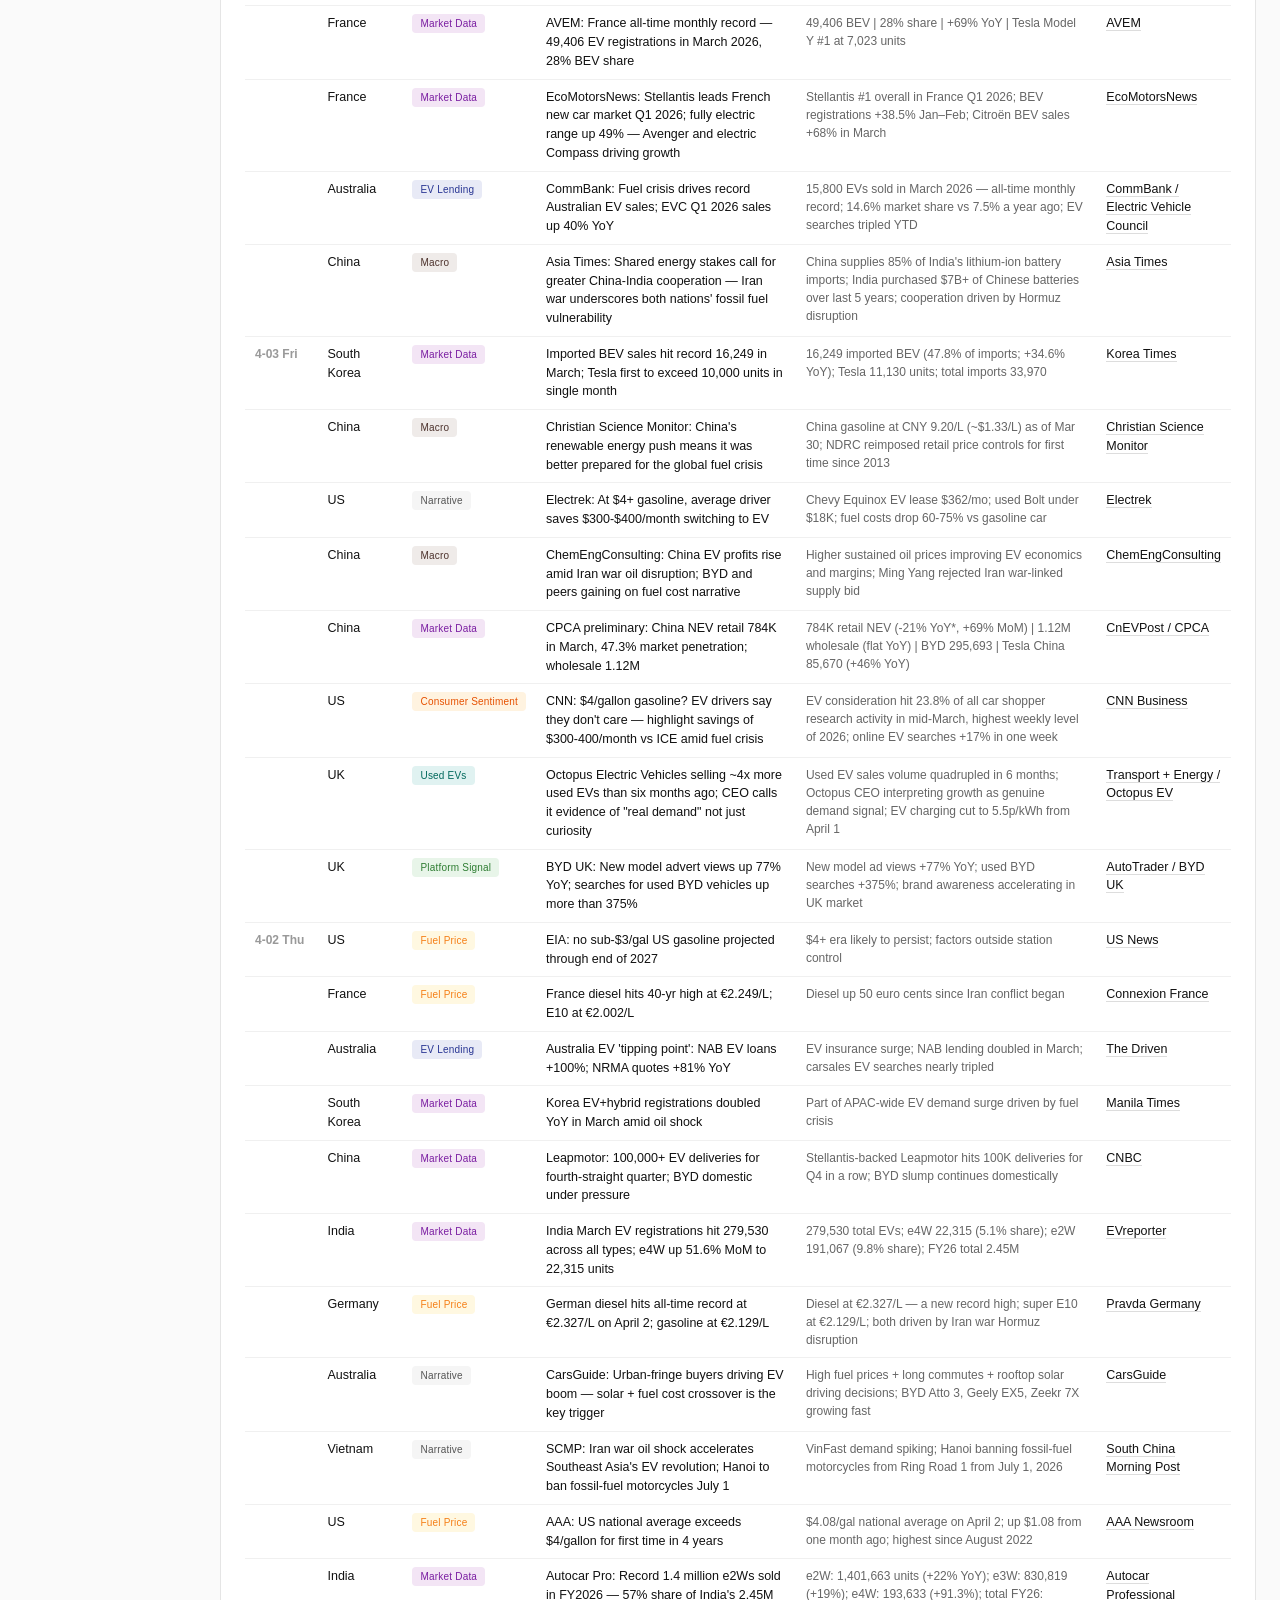
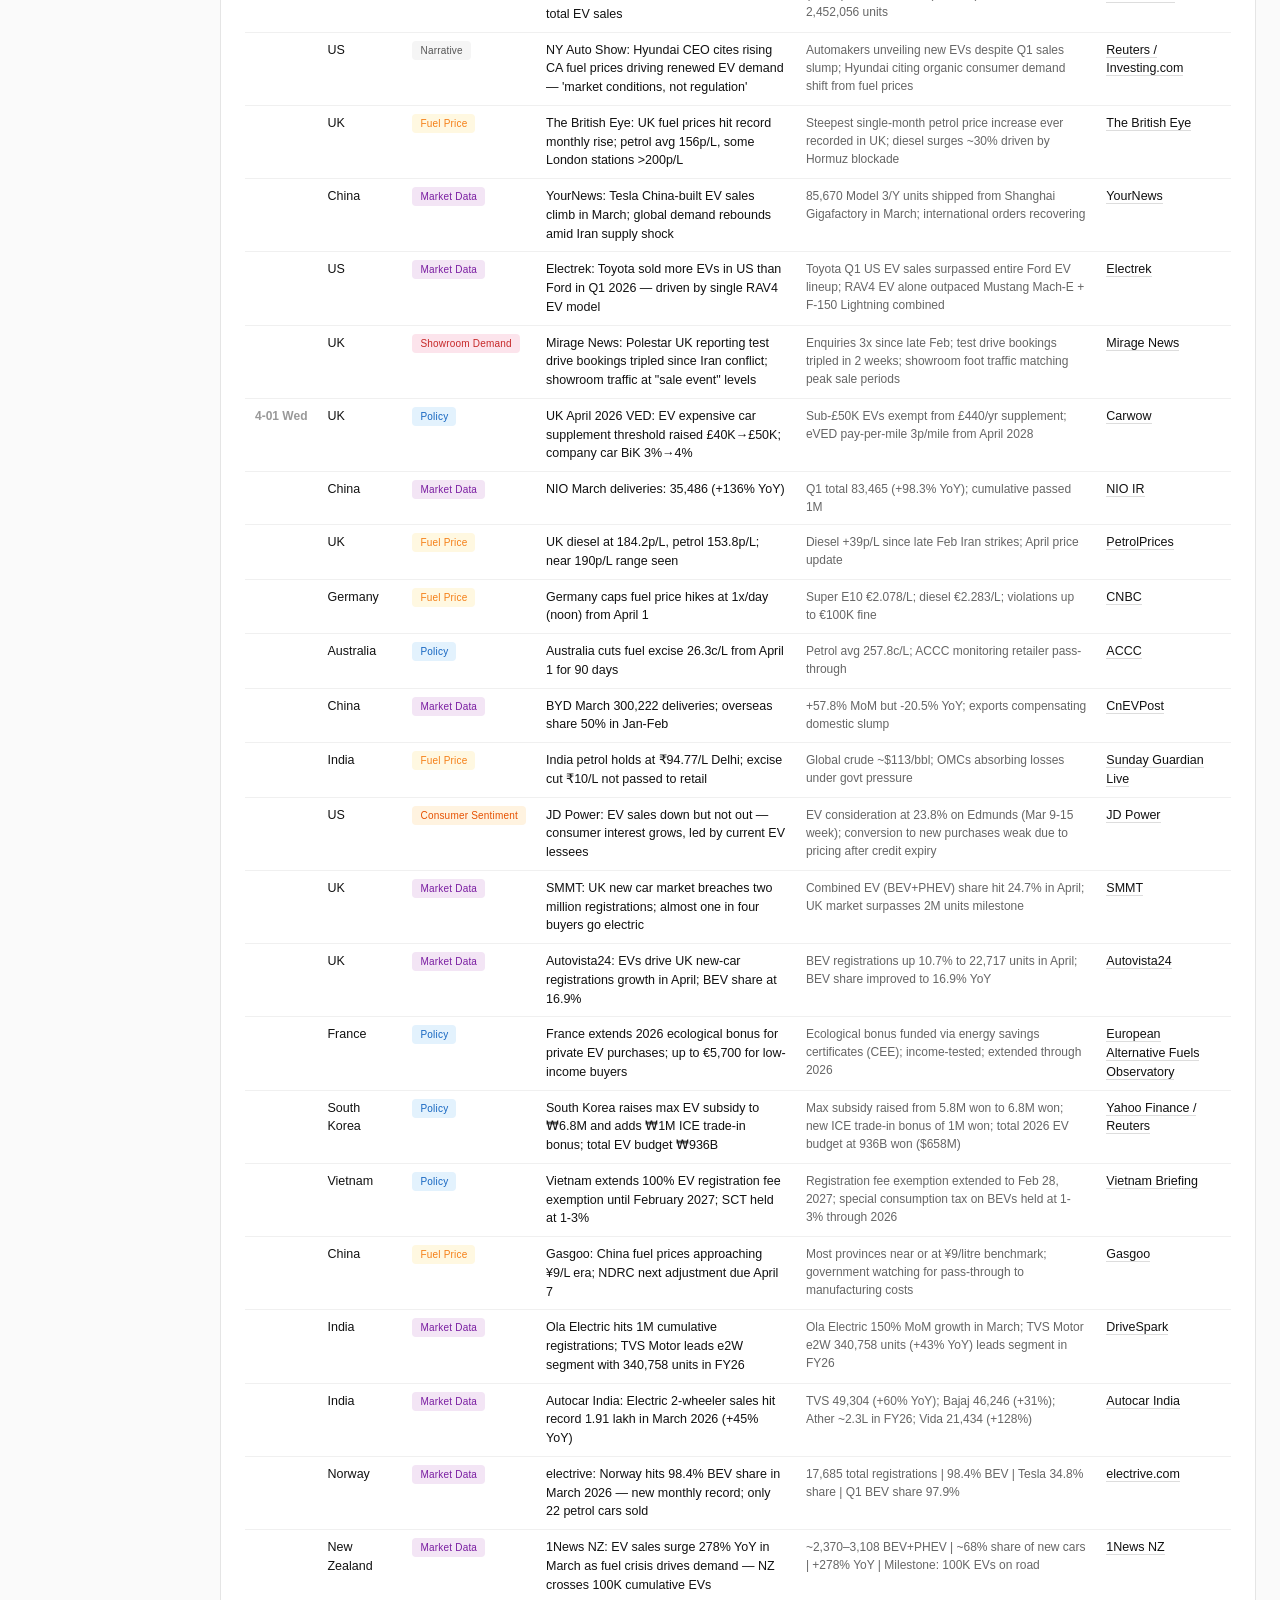
==== commit b802b325: "layout: widen page max-width 1320→1600px" ====
--- a/index.html
+++ b/index.html
@@ -4,7 +4,7 @@
     <meta charset="UTF-8">
     <meta name="viewport" content="width=device-width, initial-scale=1.0">
     <title>EV Interest Tracker</title>
-    <link rel="stylesheet" href="style.css?v=9">
+    <link rel="stylesheet" href="style.css?v=10">
     <meta http-equiv="Cache-Control" content="no-cache, no-store, must-revalidate">
     <meta http-equiv="Pragma" content="no-cache">
     <meta http-equiv="Expires" content="0">
@@ -127,6 +127,6 @@
         <p>energysada.com <span id="footer-date"></span></p>
     </footer>
 
-    <script src="script.js?v=10"></script>
+    <script src="script.js?v=11"></script>
 </body>
 </html>
--- a/style.css
+++ b/style.css
@@ -143,7 +143,7 @@
 }
 
 .header-content {
-    max-width: 1320px;
+    max-width: 1600px;
     margin: 0 auto;
     padding: 0 24px;
 }
@@ -212,7 +212,7 @@
 
 /* ============ MAIN ============ */
 main {
-    max-width: 1320px;
+    max-width: 1600px;
     margin: 0 auto;
     padding: 20px 24px;
 }
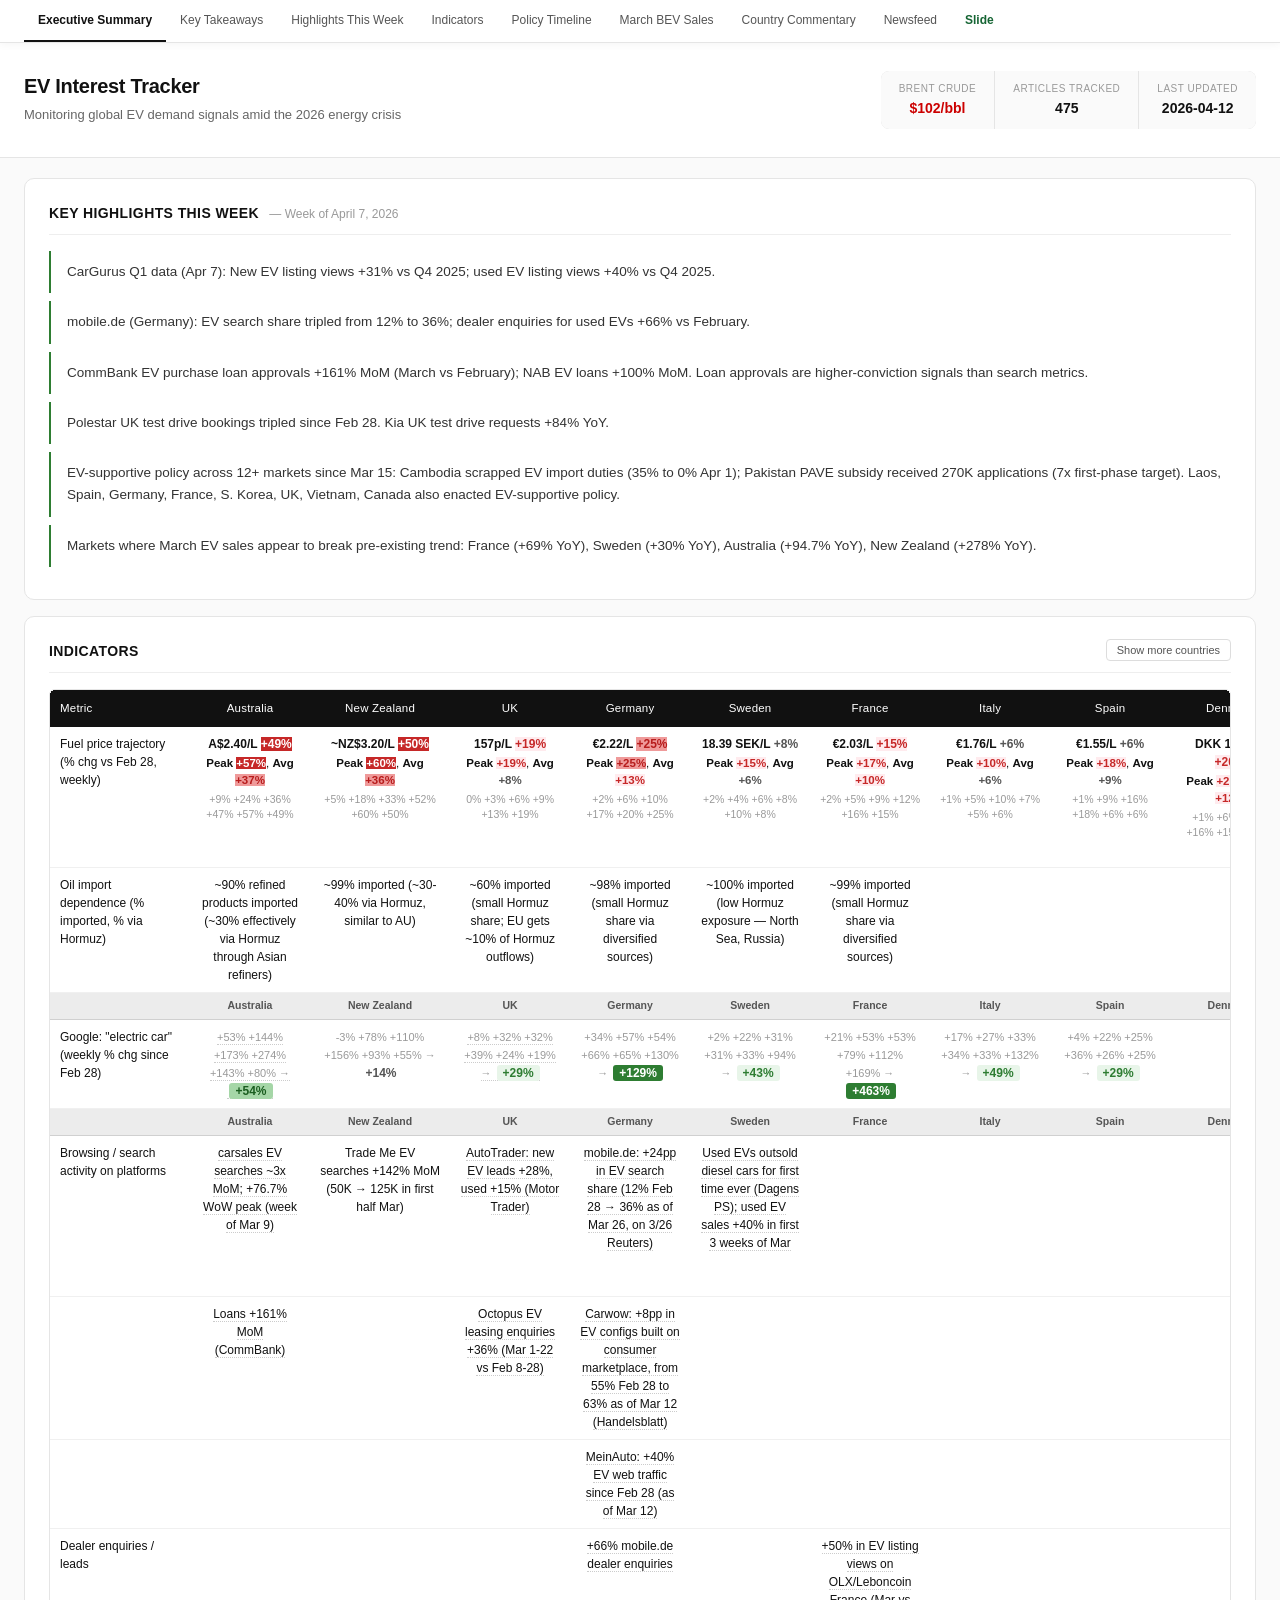
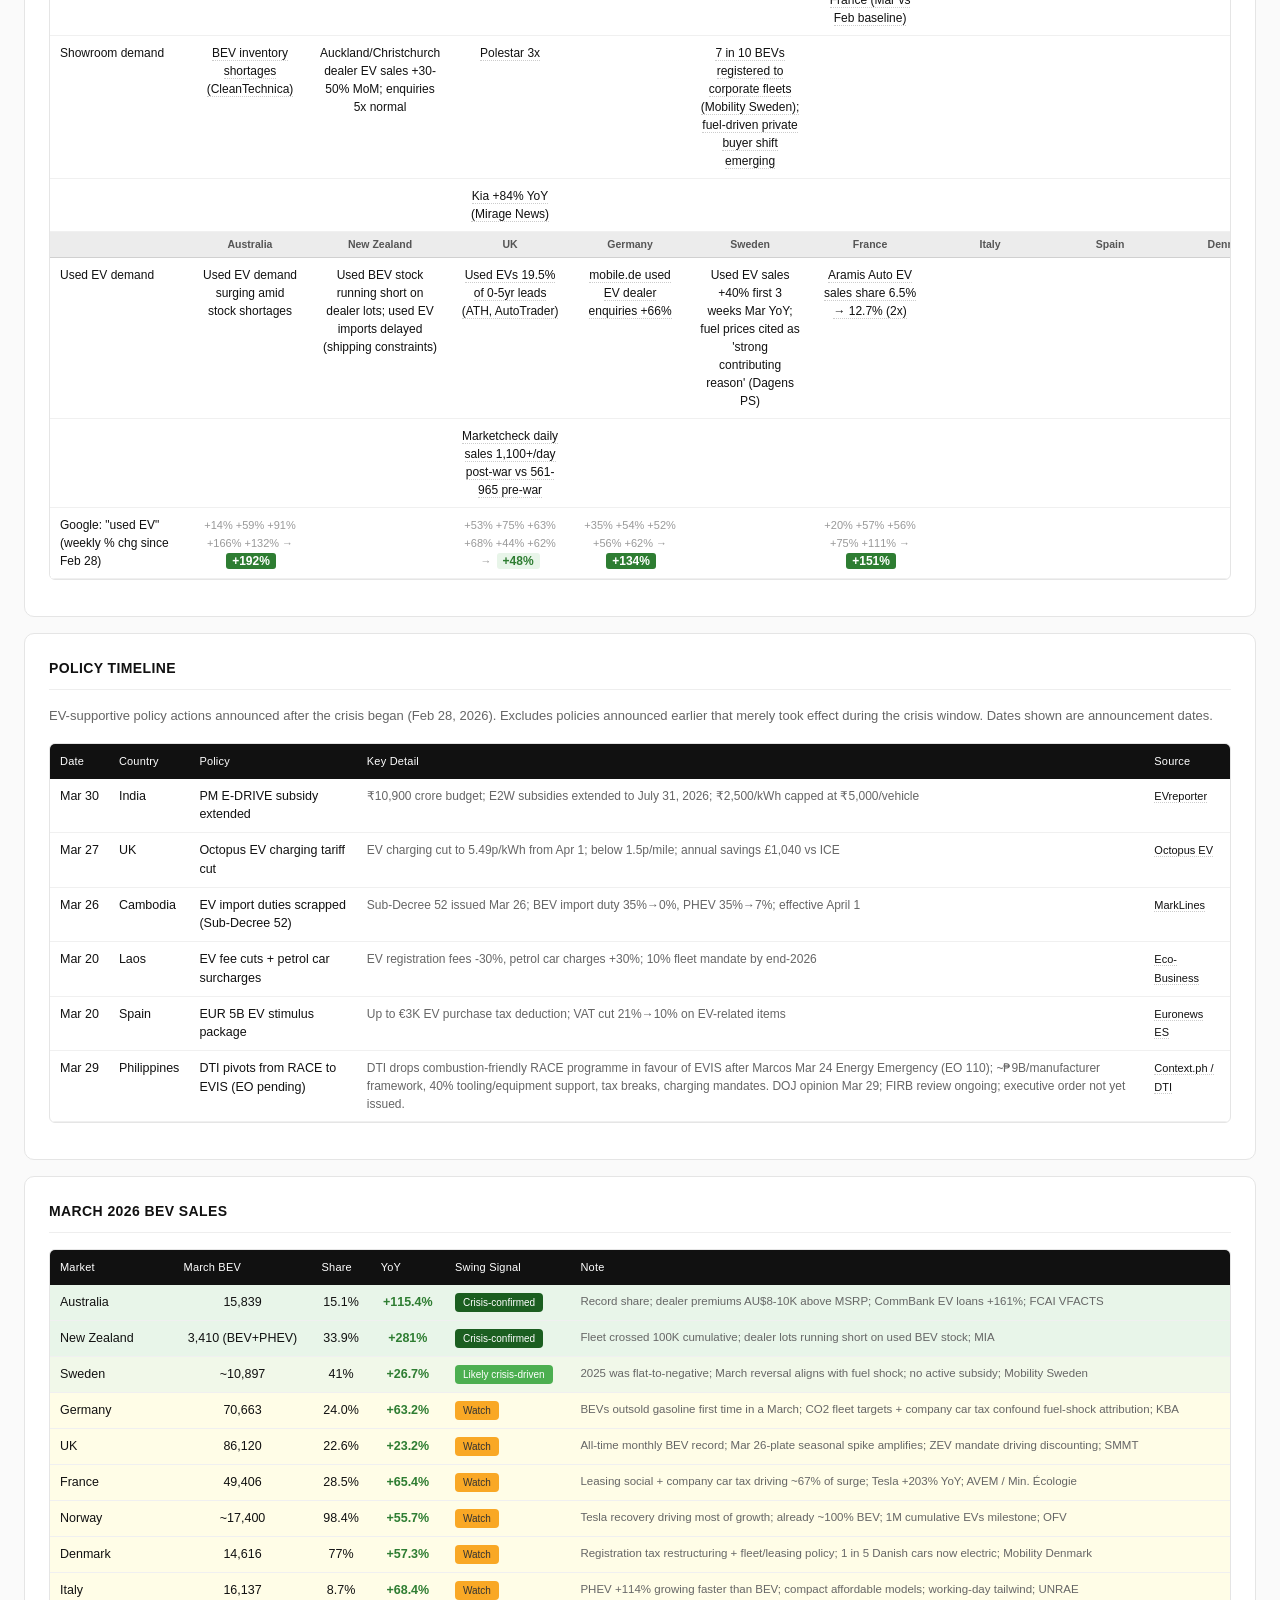
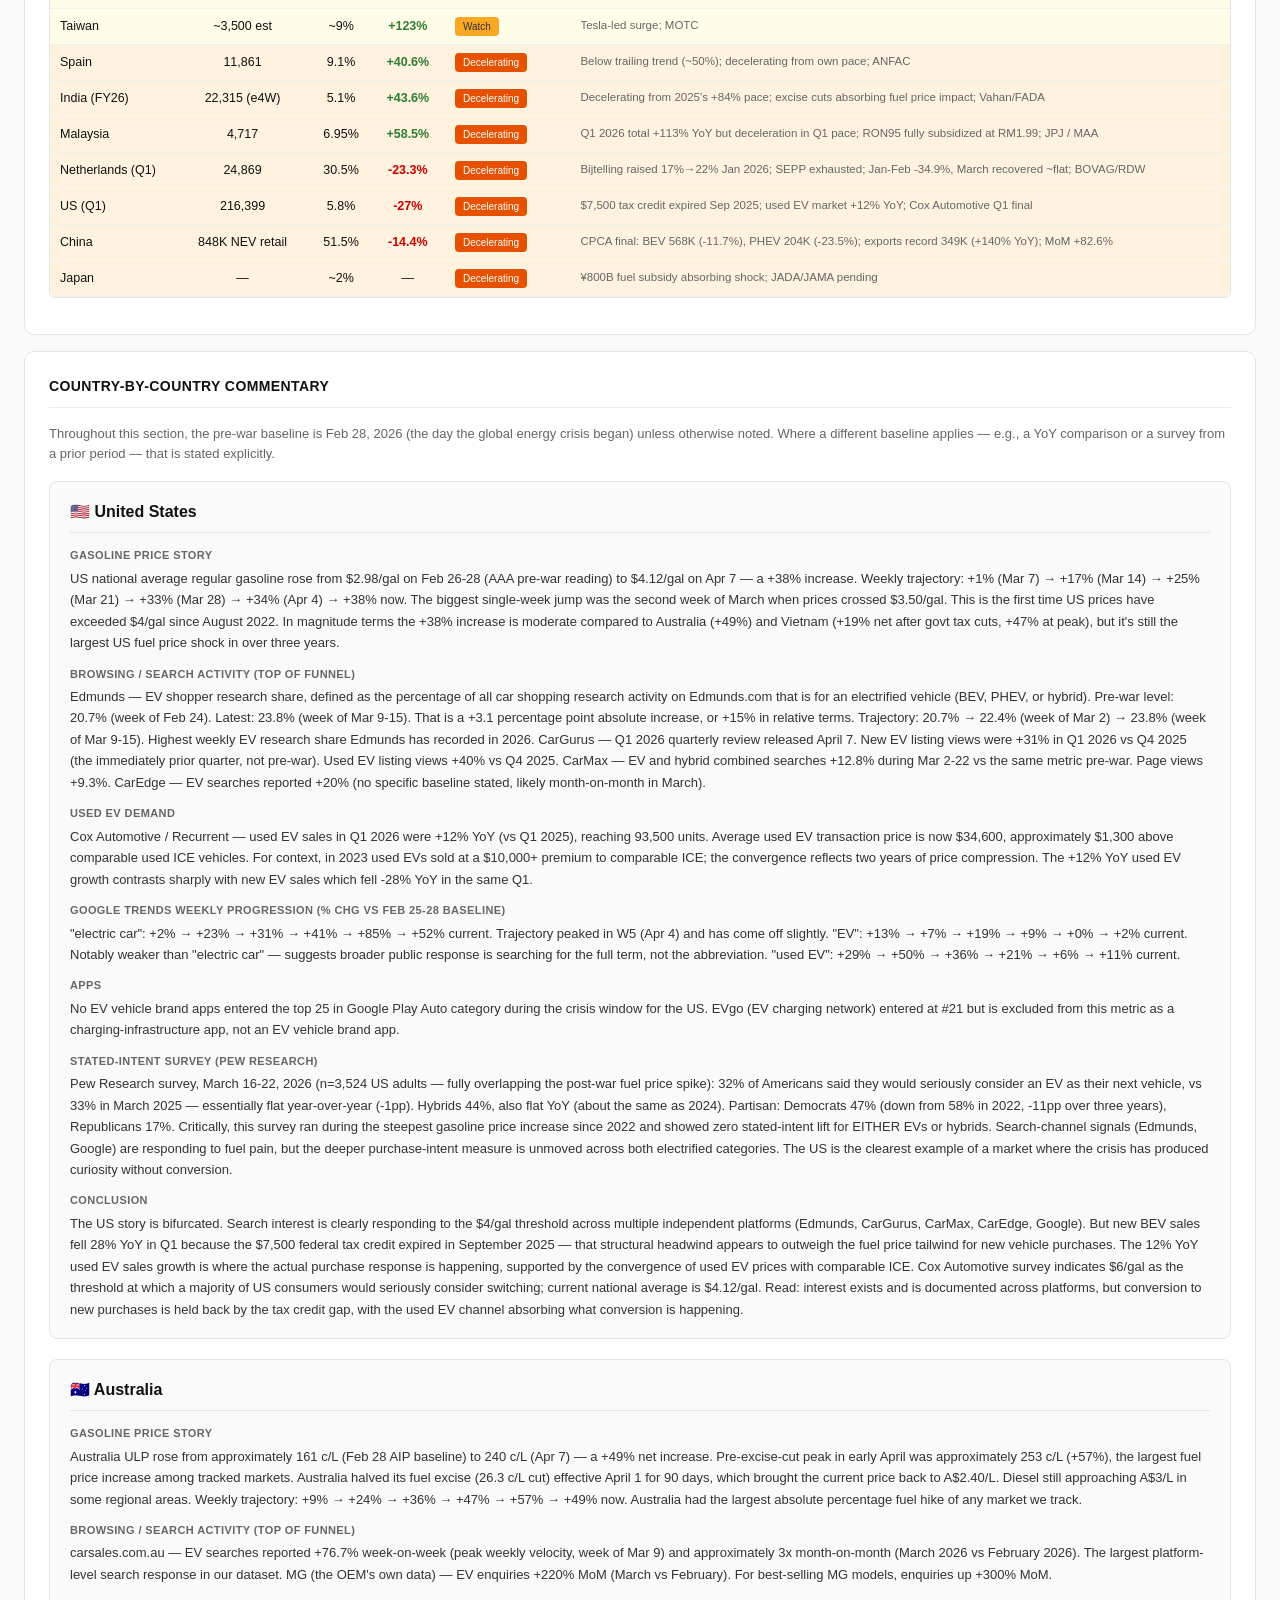
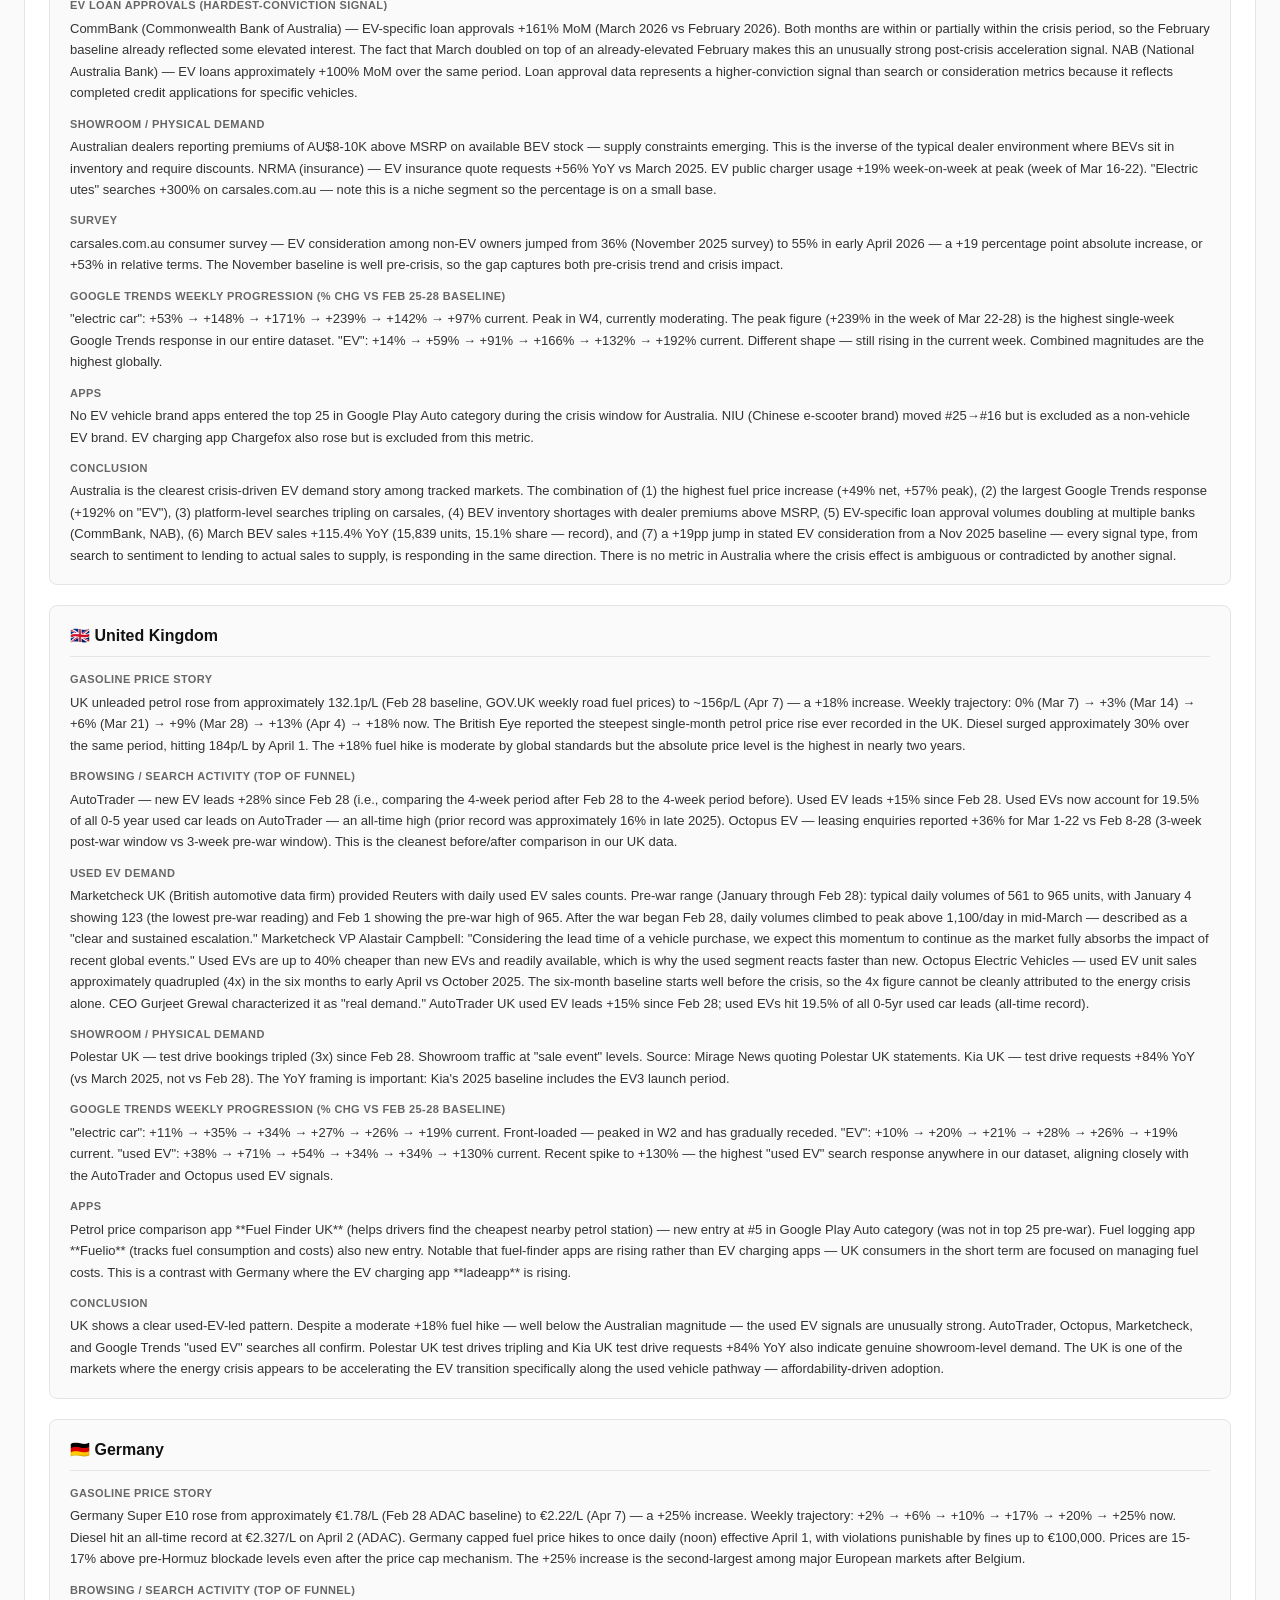
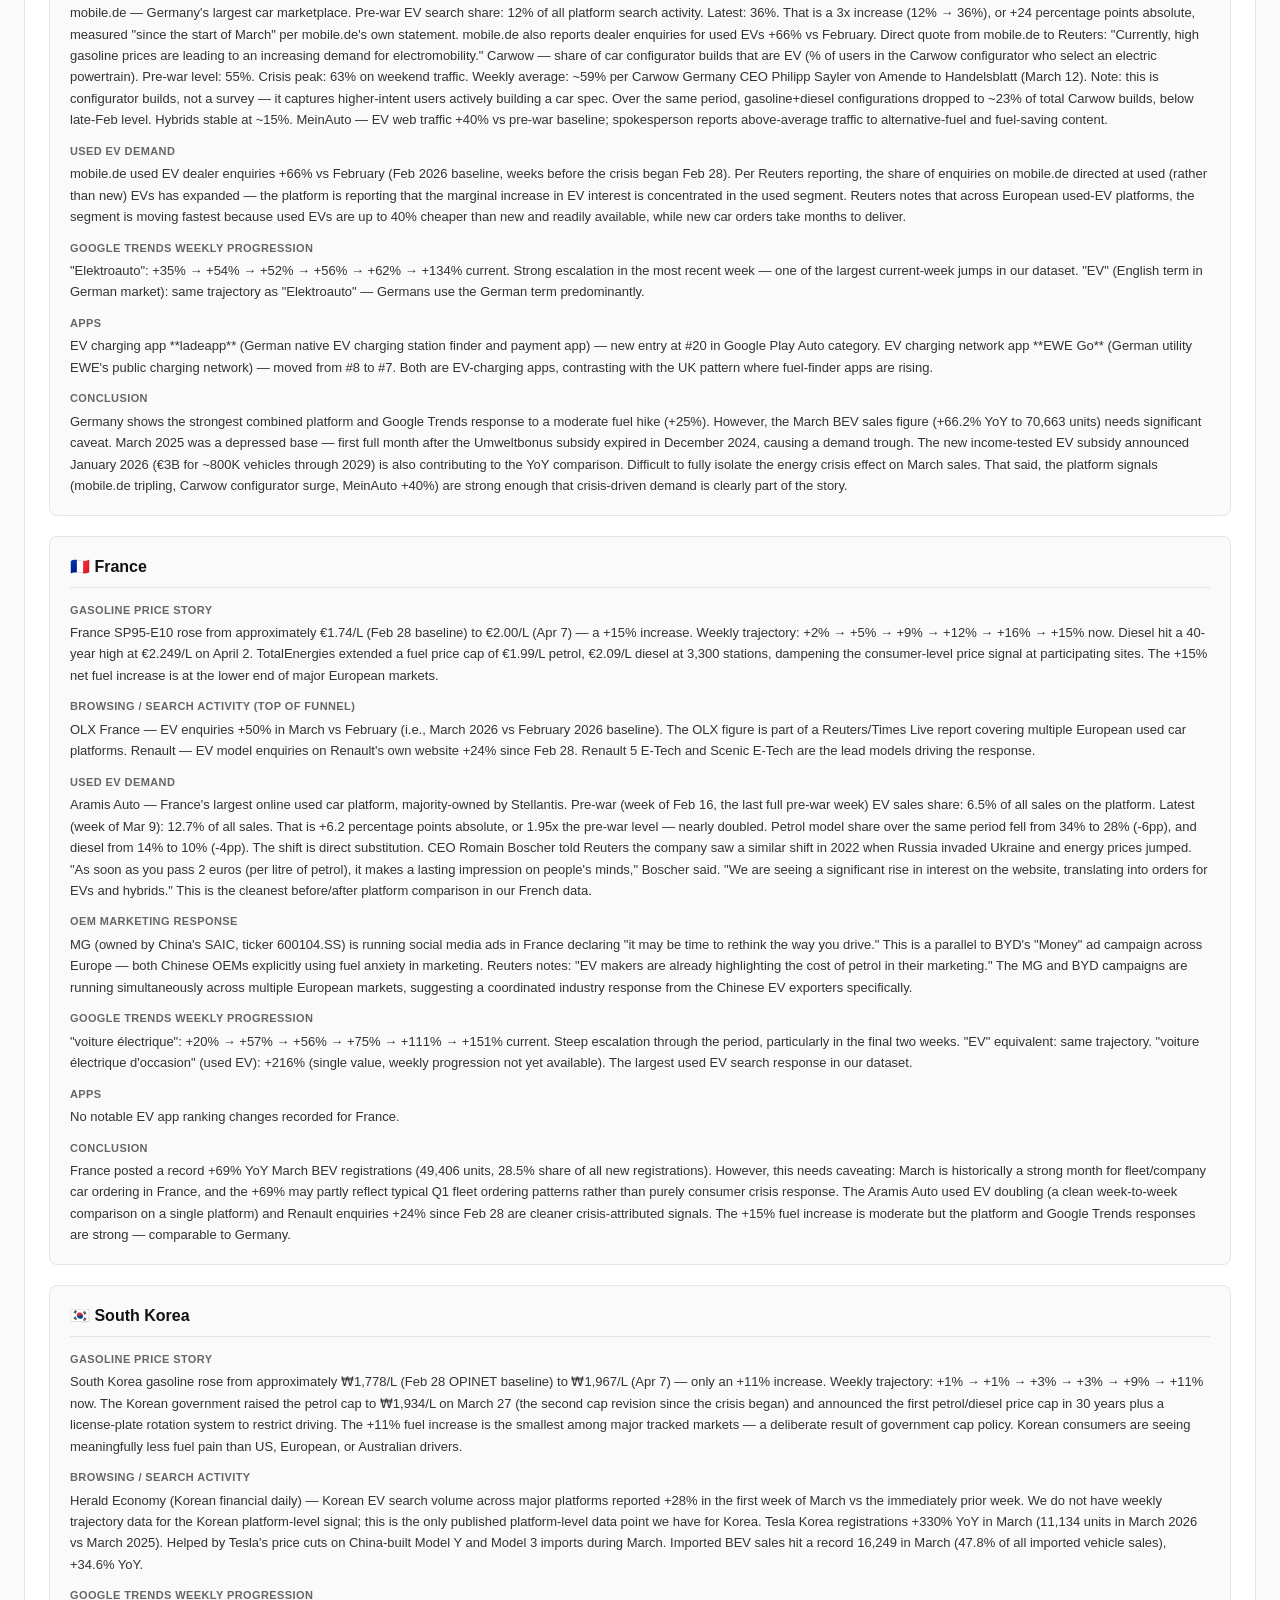
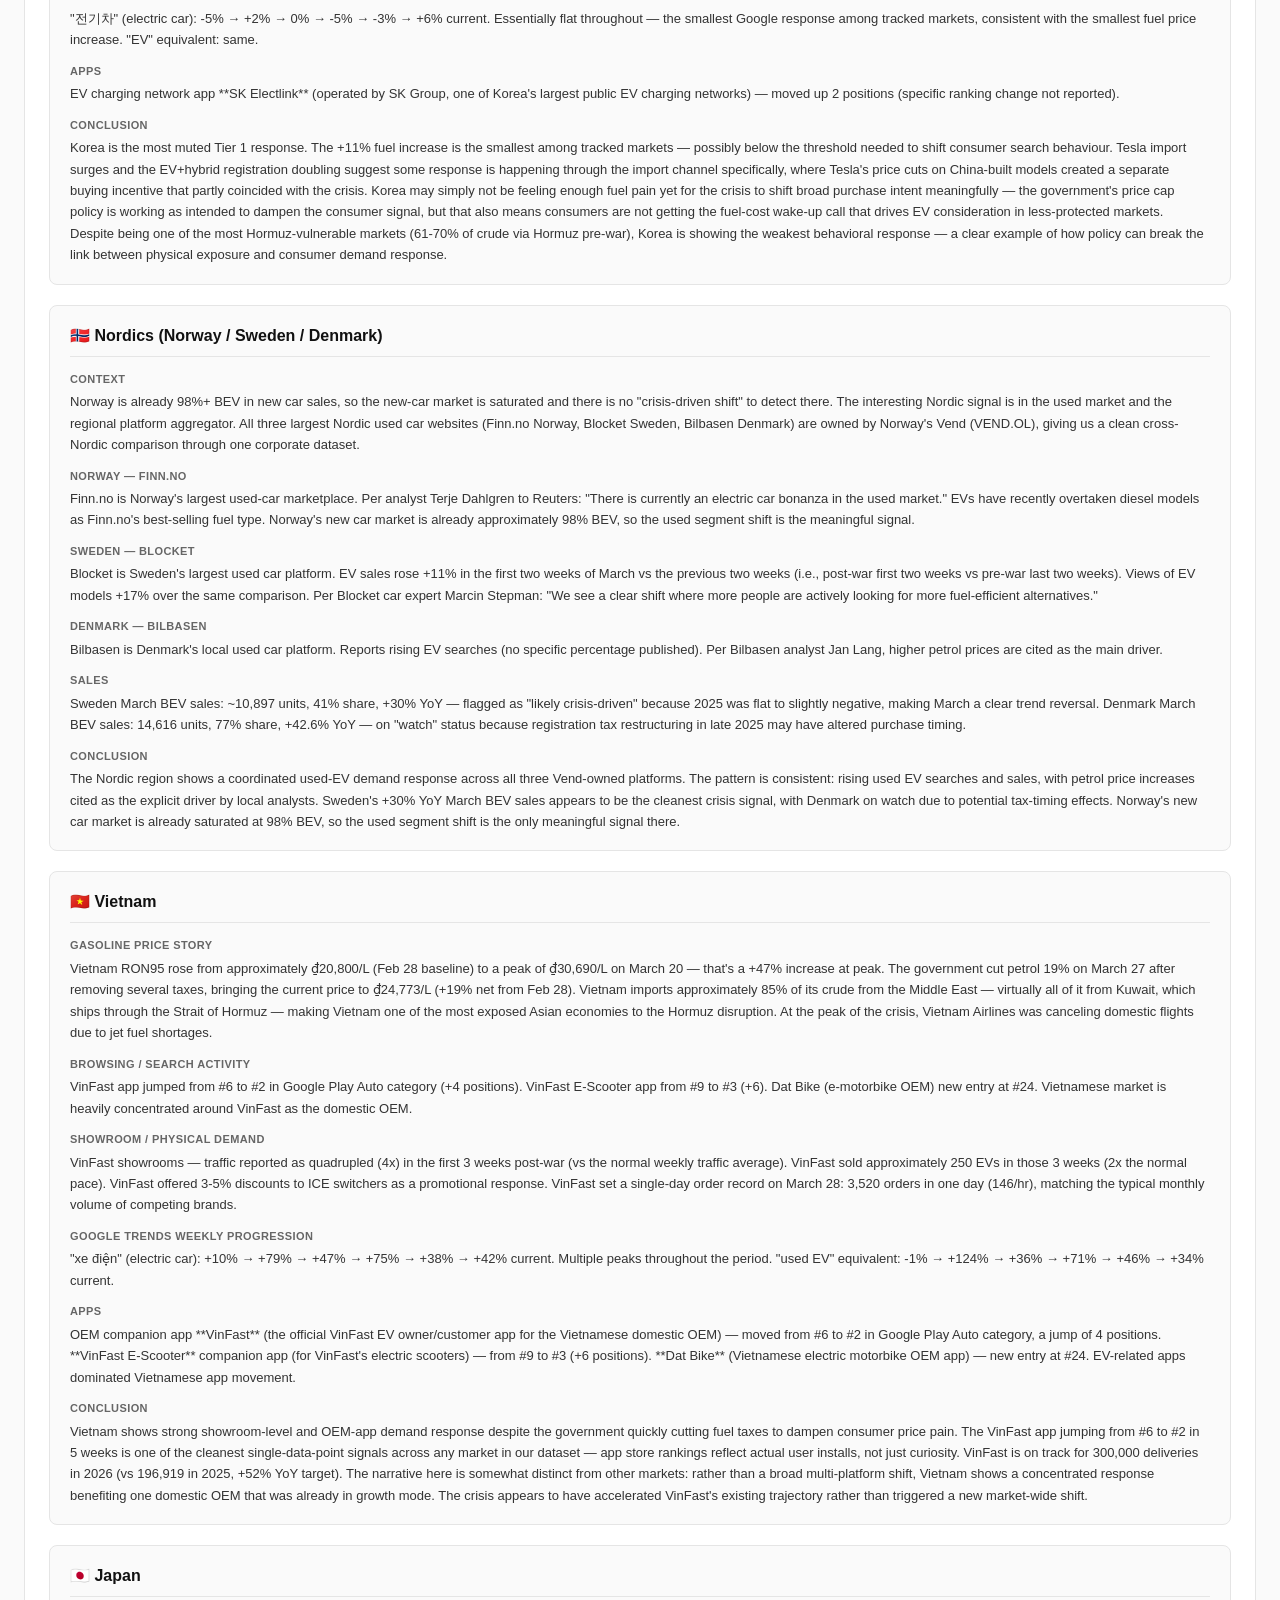
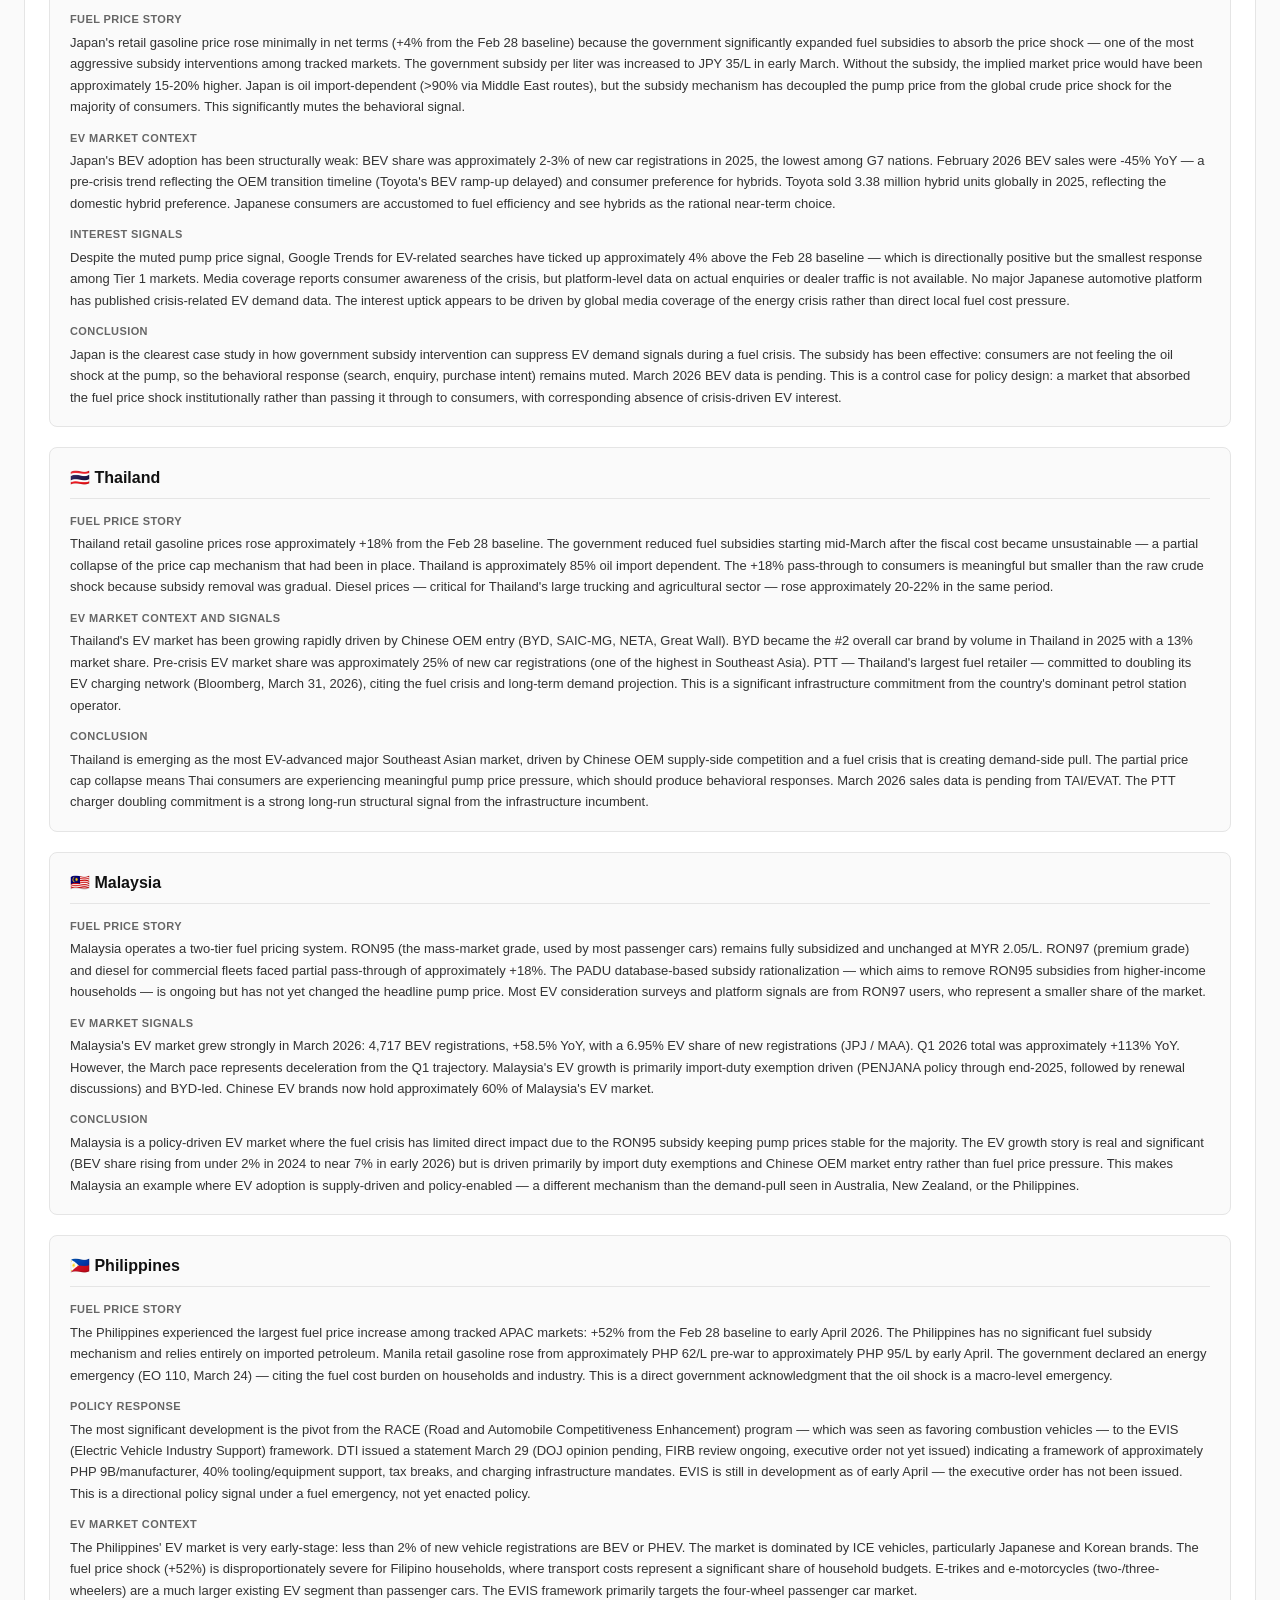
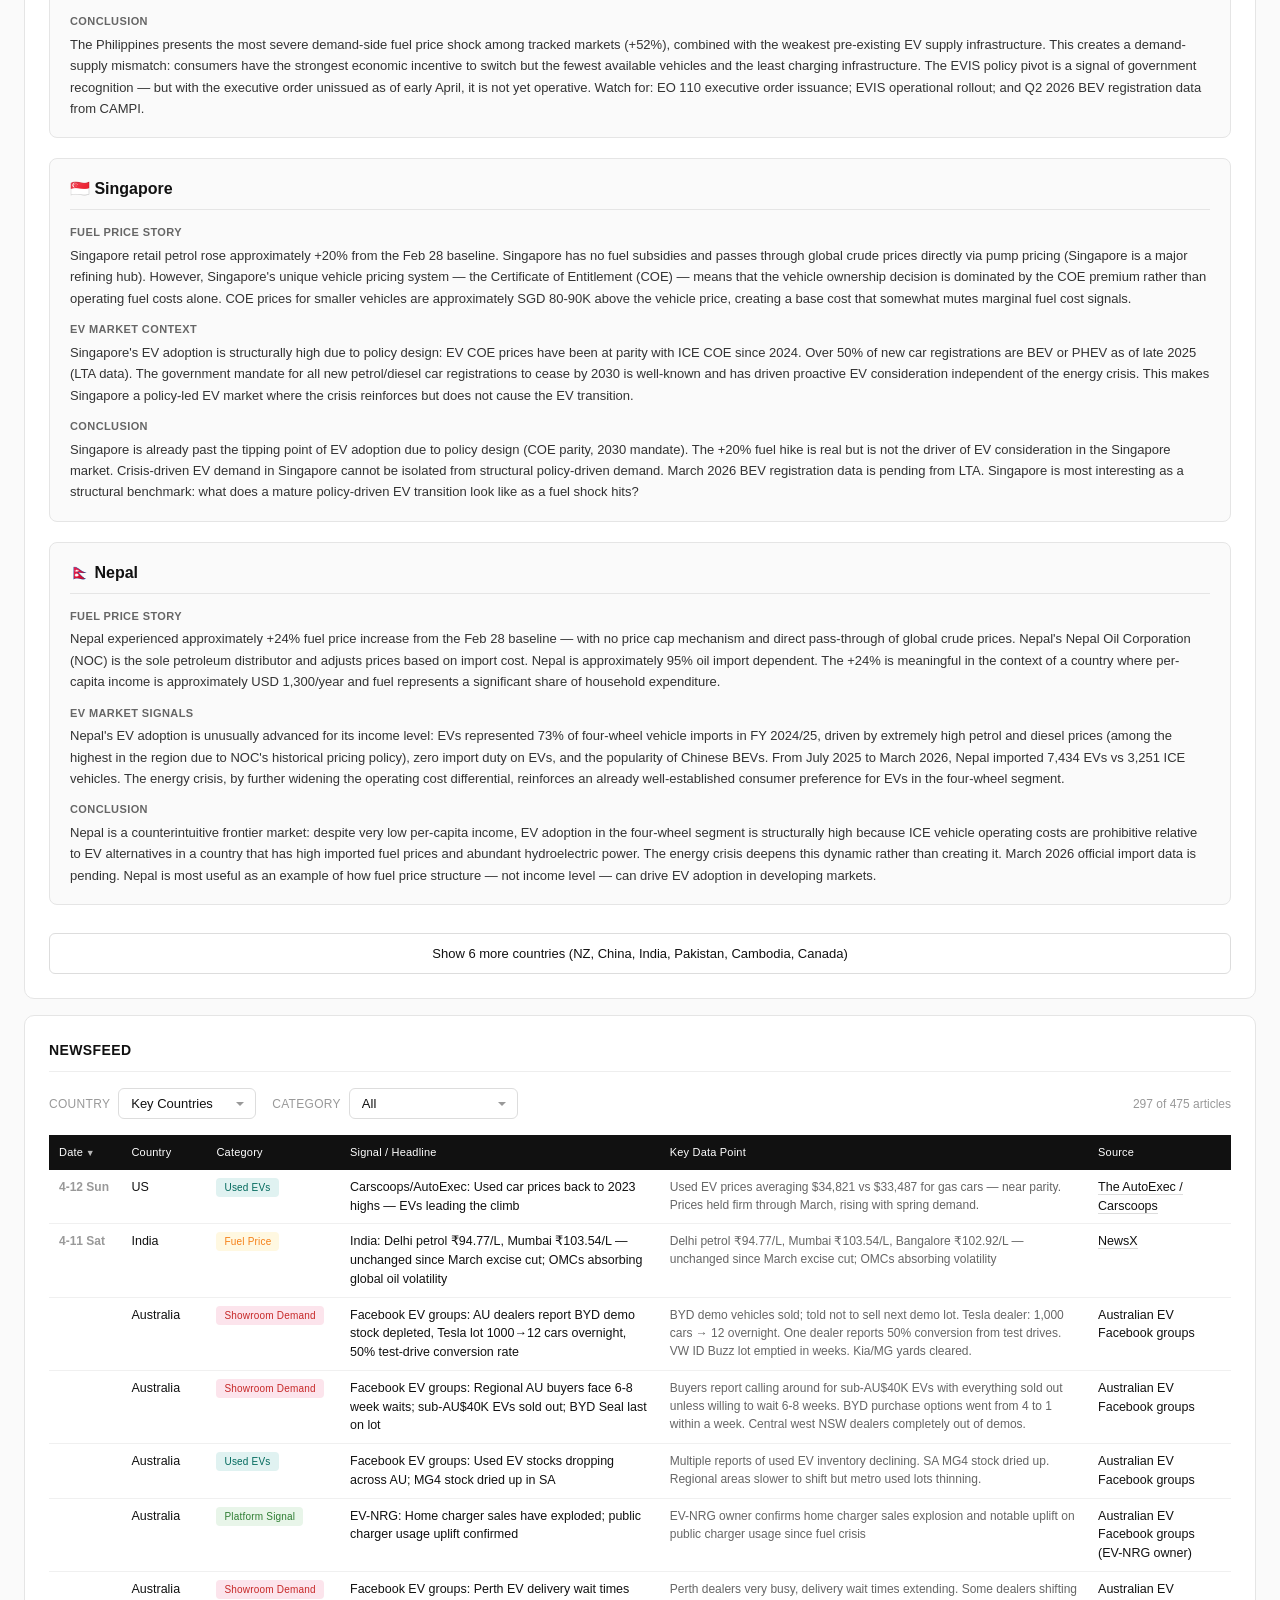
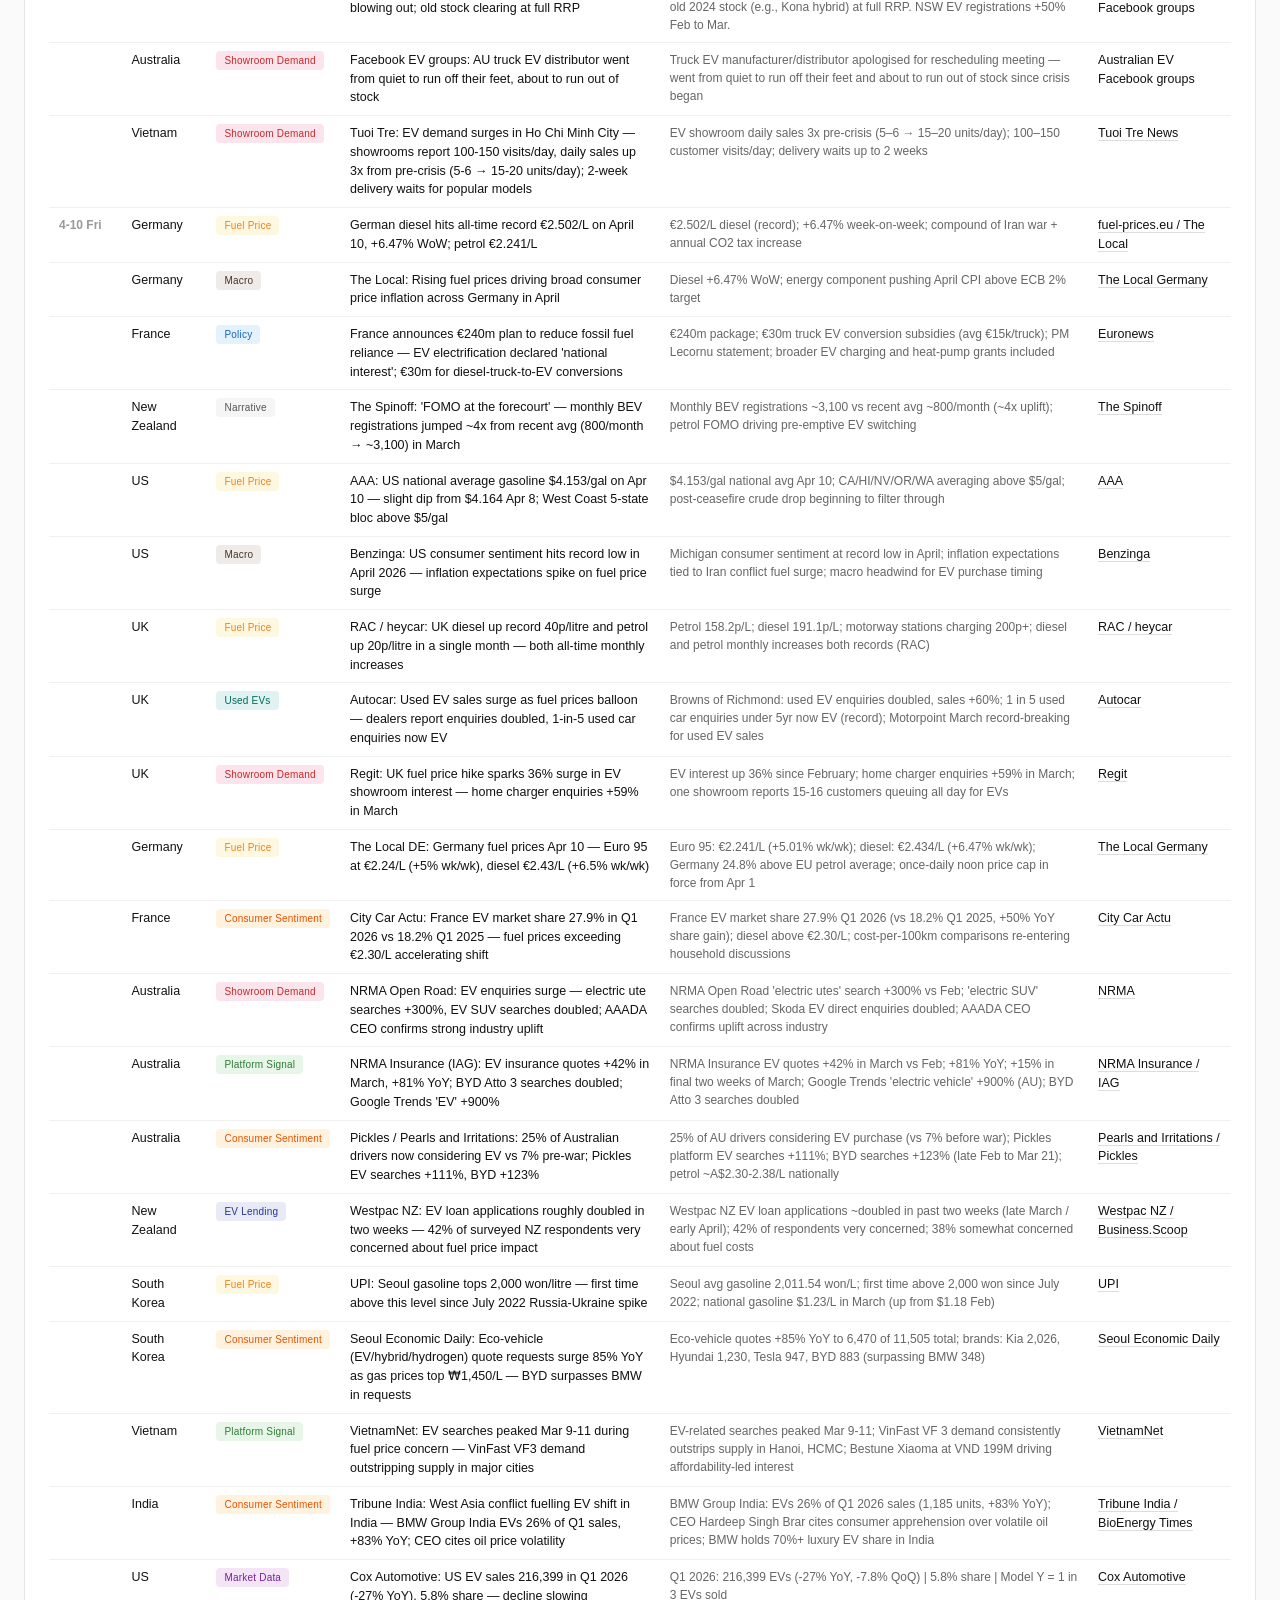
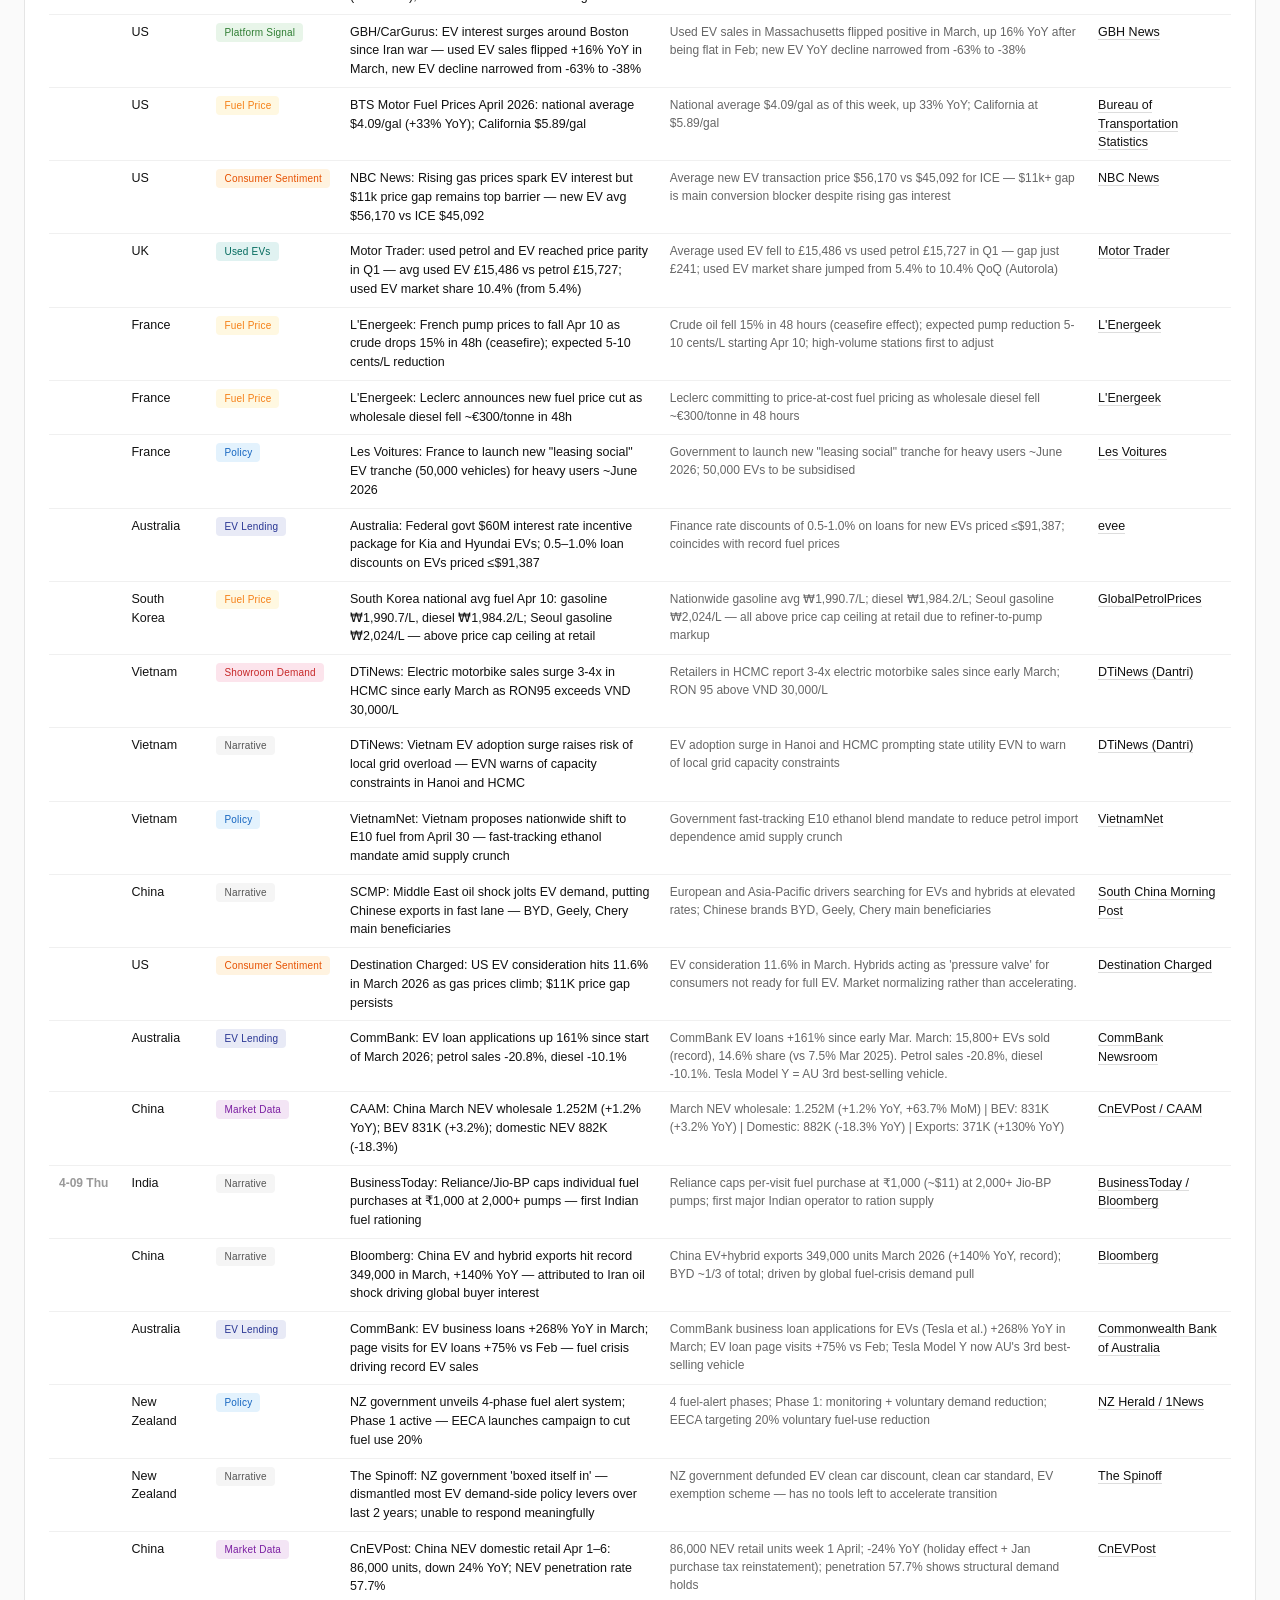
==== commit 44b41dbf: "Add Norway to indicator panel and scatter plots - New Norway column in Draft Table (col 26, Indirect" ====
--- a/index.html
+++ b/index.html
@@ -4,7 +4,7 @@
     <meta charset="UTF-8">
     <meta name="viewport" content="width=device-width, initial-scale=1.0">
     <title>EV Interest Tracker</title>
-    <link rel="stylesheet" href="style.css?v=10">
+    <link rel="stylesheet" href="style.css?v=11">
     <meta http-equiv="Cache-Control" content="no-cache, no-store, must-revalidate">
     <meta http-equiv="Pragma" content="no-cache">
     <meta http-equiv="Expires" content="0">
@@ -36,18 +36,6 @@
     </header>
 
     <main>
-        <!-- Executive Summary -->
-        <section id="summary-section">
-            <h2>Executive Summary</h2>
-            <p id="summary-text"></p>
-        </section>
-
-        <!-- Key Takeaways (broader, month-long learnings) -->
-        <section id="commentary-section">
-            <h2>Key Takeaways</h2>
-            <ul id="commentary-list"></ul>
-        </section>
-
         <!-- Key Highlights This Week -->
         <section id="highlights-section">
             <h2>Key Highlights This Week <span id="highlights-week" class="section-subtitle"></span></h2>
@@ -121,12 +109,24 @@
                 <tbody id="news-body"></tbody>
             </table>
         </section>
+
+        <!-- Executive Summary -->
+        <section id="summary-section">
+            <h2>Executive Summary</h2>
+            <p id="summary-text"></p>
+        </section>
+
+        <!-- Key Takeaways (broader, month-long learnings) -->
+        <section id="commentary-section">
+            <h2>Key Takeaways</h2>
+            <ul id="commentary-list"></ul>
+        </section>
     </main>
 
     <footer>
         <p>energysada.com <span id="footer-date"></span></p>
     </footer>
 
-    <script src="script.js?v=11"></script>
+    <script src="script.js?v=13"></script>
 </body>
 </html>
--- a/style.css
+++ b/style.css
@@ -13,103 +13,44 @@
     -webkit-font-smoothing: antialiased;
 }
 
-/* ============ SIDE NAV ============ */
+/* ============ TOP NAV (was side nav) ============ */
 #side-nav {
-    position: fixed;
-    top: 100px;
-    left: 16px;
-    width: 180px;
+    position: sticky;
+    top: 0;
+    z-index: 100;
     background: #fff;
-    border: 1px solid #e5e5e5;
-    border-radius: 6px;
-    padding: 12px 14px;
+    border-bottom: 1px solid #e5e5e5;
+    padding: 0 24px;
     font-size: 12px;
-    z-index: 100;
-    max-height: calc(100vh - 130px);
-    overflow-y: auto;
-    box-shadow: 0 2px 8px rgba(0,0,0,0.06);
-}
-#side-nav .side-nav-title {
-    font-size: 10px;
-    font-weight: 600;
-    color: #888;
-    text-transform: uppercase;
-    letter-spacing: 0.5px;
-    margin-bottom: 8px;
-    padding-bottom: 6px;
-    padding-right: 18px;
-    border-bottom: 1px solid #eee;
-}
+    box-shadow: 0 2px 8px rgba(0,0,0,0.04);
+    overflow-x: auto;
+    -webkit-overflow-scrolling: touch;
+}
+#side-nav .side-nav-title { display: none; }
 #side-nav ul {
     list-style: none;
-}
-#side-nav li {
-    margin: 0;
-}
+    display: flex;
+    align-items: center;
+    gap: 0;
+    max-width: 1600px;
+    margin: 0 auto;
+}
+#side-nav li { margin: 0; }
 #side-nav a {
     display: block;
-    padding: 6px 8px;
+    padding: 11px 14px;
     color: #555;
     text-decoration: none;
-    border-left: 2px solid transparent;
-    border-radius: 0 3px 3px 0;
     font-size: 12px;
-    line-height: 1.3;
-}
-#side-nav a:hover {
-    color: #111;
-    background: #f5f5f5;
-}
+    font-weight: 500;
+    white-space: nowrap;
+    border-bottom: 2px solid transparent;
+}
+#side-nav a:hover { color: #111; background: #f5f5f5; }
 #side-nav a.active {
     color: #111;
-    border-left-color: #111;
-    background: #f5f5f5;
+    border-bottom-color: #111;
     font-weight: 600;
-}
-#side-nav-close {
-    position: absolute;
-    top: 6px;
-    right: 8px;
-    background: transparent;
-    border: none;
-    cursor: pointer;
-    font-size: 18px;
-    line-height: 1;
-    color: #888;
-    padding: 2px 6px;
-    border-radius: 3px;
-}
-#side-nav-close:hover { background: #f0f0f0; color: #111; }
-
-#side-nav-show {
-    position: fixed;
-    top: 100px;
-    left: 12px;
-    z-index: 100;
-    display: none;
-    background: #fff;
-    border: 1px solid #e5e5e5;
-    border-radius: 4px;
-    width: 32px;
-    height: 32px;
-    cursor: pointer;
-    font-size: 14px;
-    color: #555;
-    box-shadow: 0 2px 6px rgba(0,0,0,0.08);
-}
-#side-nav-show:hover { background: #f5f5f5; color: #111; }
-
-body.side-nav-hidden #side-nav { display: none; }
-body.side-nav-hidden #side-nav-show { display: block; }
-
-/* When side nav is visible, push main content right so they don't overlap */
-body:not(.side-nav-hidden) main {
-    padding-left: 220px;
-}
-@media (max-width: 700px) {
-    body:not(.side-nav-hidden) main { padding-left: 12px; }
-    #side-nav { display: none; }
-    #side-nav-show { display: block; }
 }
 
 /* ============ INDICATOR CONTINUATION ROWS ============ */
@@ -133,6 +74,43 @@
 }
 #news-table .date-cell-cont {
     color: #bbb;
+}
+
+/* ============ SECTION NAV ============ */
+.section-nav {
+    position: sticky;
+    top: 0;
+    z-index: 100;
+    background: #1a1a1a;
+    border-bottom: 1px solid #333;
+    display: flex;
+    gap: 0;
+    padding: 0;
+    overflow-x: auto;
+    -webkit-overflow-scrolling: touch;
+}
+.section-nav a {
+    color: #999;
+    text-decoration: none;
+    font-size: 12px;
+    font-weight: 500;
+    padding: 10px 16px;
+    white-space: nowrap;
+    transition: color 0.15s, background 0.15s;
+}
+.section-nav a:hover {
+    color: #fff;
+    background: #2a2a2a;
+}
+.section-nav .nav-heatmap {
+    margin-left: auto;
+    color: #4ade80;
+    font-weight: 600;
+    border-left: 1px solid #333;
+}
+.section-nav .nav-heatmap:hover {
+    background: #0d4a2e;
+    color: #fff;
 }
 
 /* ============ HEADER ============ */
@@ -240,6 +218,20 @@
 .progression-history {
     color: #999;
     font-size: 11px;
+}
+
+/* Gas price 3-line format */
+.gas-line-current {
+    font-size: 12px;
+    margin-bottom: 2px;
+}
+.gas-line-summary {
+    font-size: 11.5px;
+    margin-bottom: 2px;
+}
+.gas-line-history {
+    color: #999;
+    font-size: 10.5px;
 }
 
 .progression-current {
@@ -443,10 +435,16 @@
 
 #sales-table tr:hover { background: #fafafa; }
 
-tr.sales-crisis { background: #f0faf0; }
-tr.sales-crisis:hover { background: #e5f5e5; }
+tr.sales-up    { background: #e8f5e9; }
+tr.sales-up:hover  { background: #d7eed8; }
+tr.sales-up2   { background: #f1f8e9; }
+tr.sales-up2:hover { background: #e6f4d7; }
 tr.sales-watch { background: #fffde7; }
 tr.sales-watch:hover { background: #fff9c4; }
+tr.sales-decel { background: #fff3e0; }
+tr.sales-decel:hover { background: #ffe5b4; }
+tr.sales-down  { background: #ffeae8; }
+tr.sales-down:hover  { background: #ffd6d2; }
 
 .yoy-pos { color: #2e7d32; font-weight: 600; }
 .yoy-neg { color: #c00; font-weight: 600; }
@@ -460,8 +458,11 @@
     white-space: nowrap;
 }
 
-.flag-crisis { background: #e8f5e9; color: #2e7d32; }
-.flag-watch { background: #fff3e0; color: #e65100; }
+.flag-up    { background: #1b5e20; color: #fff; }
+.flag-up2   { background: #4caf50; color: #fff; }
+.flag-watch { background: #f9a825; color: #333; }
+.flag-decel { background: #e65100; color: #fff; }
+.flag-down  { background: #b71c1c; color: #fff; }
 
 /* ============ POLICY TABLE ============ */
 #policy-table {
@@ -618,6 +619,31 @@
 #tracker-table tr.subgroup-header:hover td {
     background: inherit;
 }
+
+#tracker-table tr.country-bar td {
+    background: #ececec;
+    color: #555;
+    font-size: 10.5px;
+    font-weight: 600;
+    padding: 5px 4px;
+    border-top: 1px solid #d0d0d0;
+    border-bottom: 1px solid #d0d0d0;
+    text-align: center;
+    text-transform: none;
+    letter-spacing: 0;
+}
+
+#tracker-table tr.country-bar td:first-child,
+#tracker-table tr.country-bar td:last-child {
+    background: #ececec;
+}
+
+#tracker-table tr.country-bar:hover td {
+    background: #ececec;
+}
+
+#tracker-table tr.extra-metric-row { display: none; }
+body.show-extra-countries #tracker-table tr.extra-metric-row { display: table-row; }
 
 #tracker-table a {
     color: #111;
